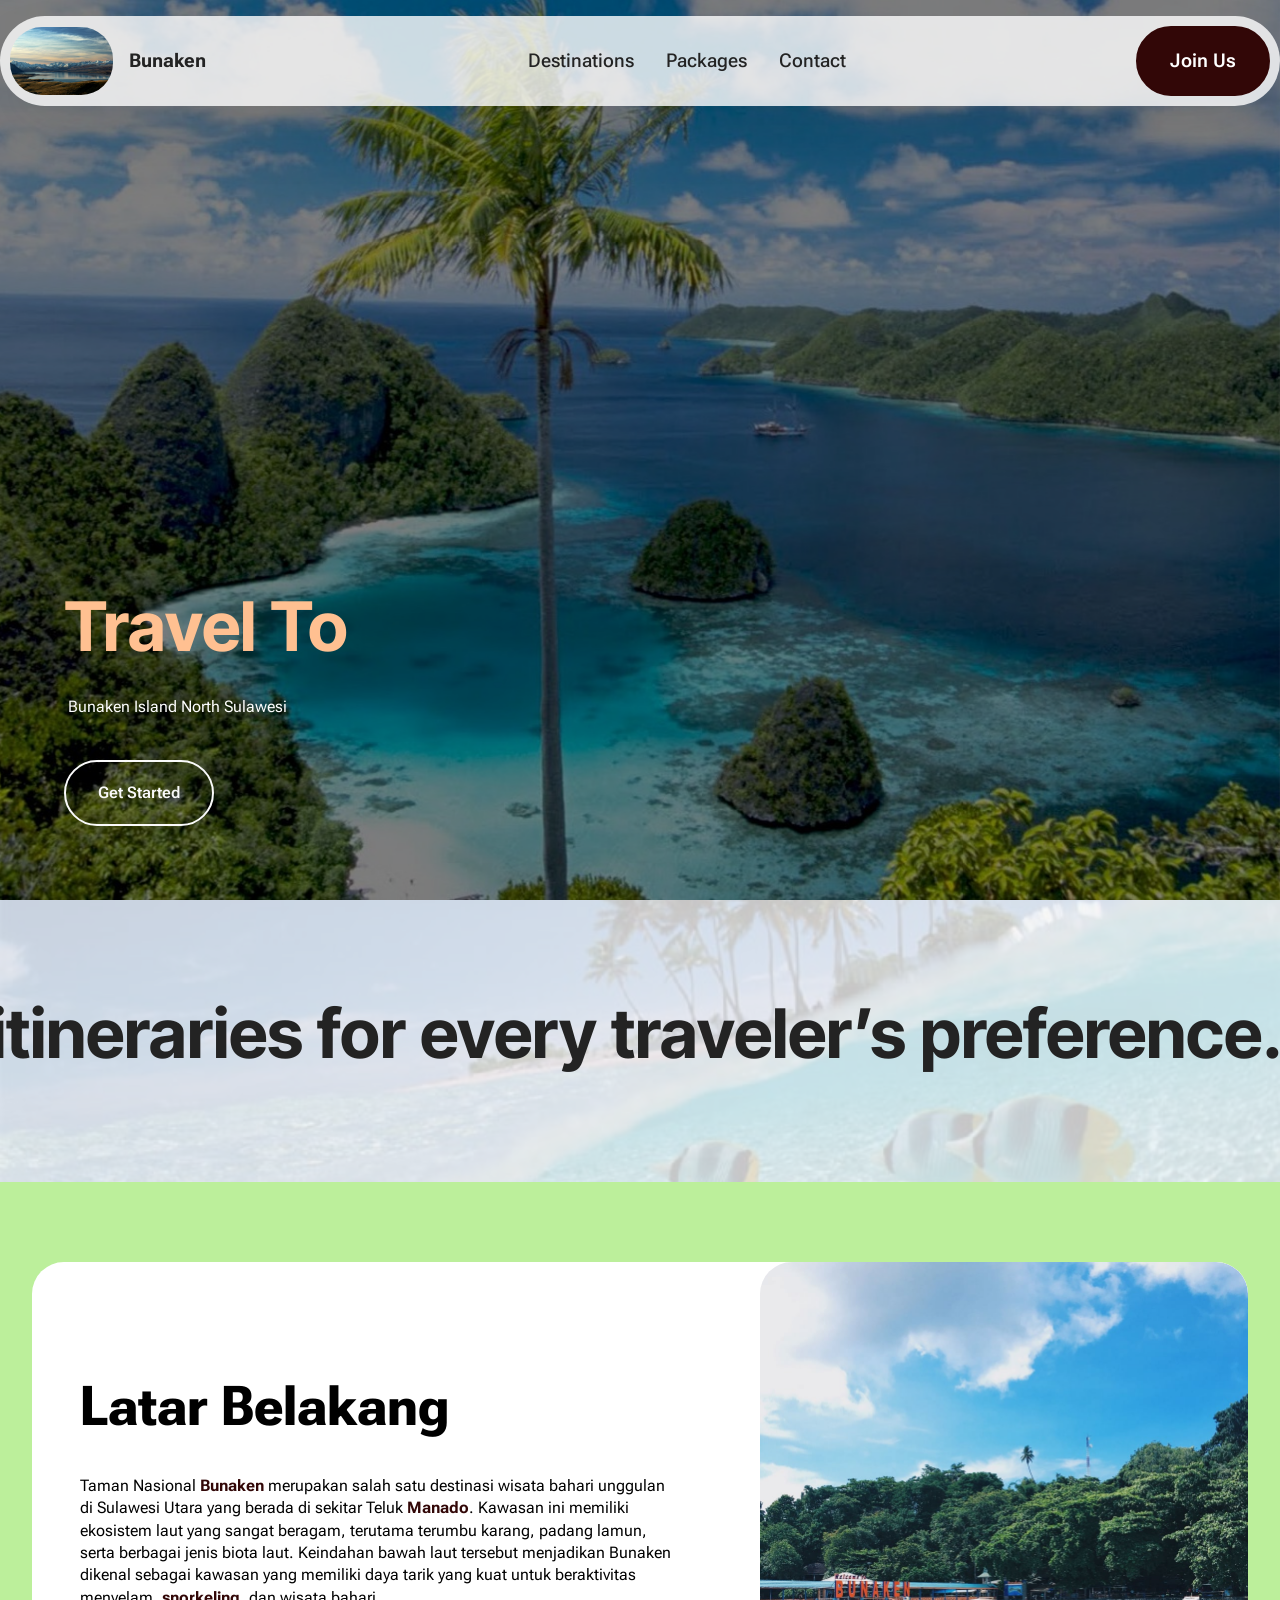
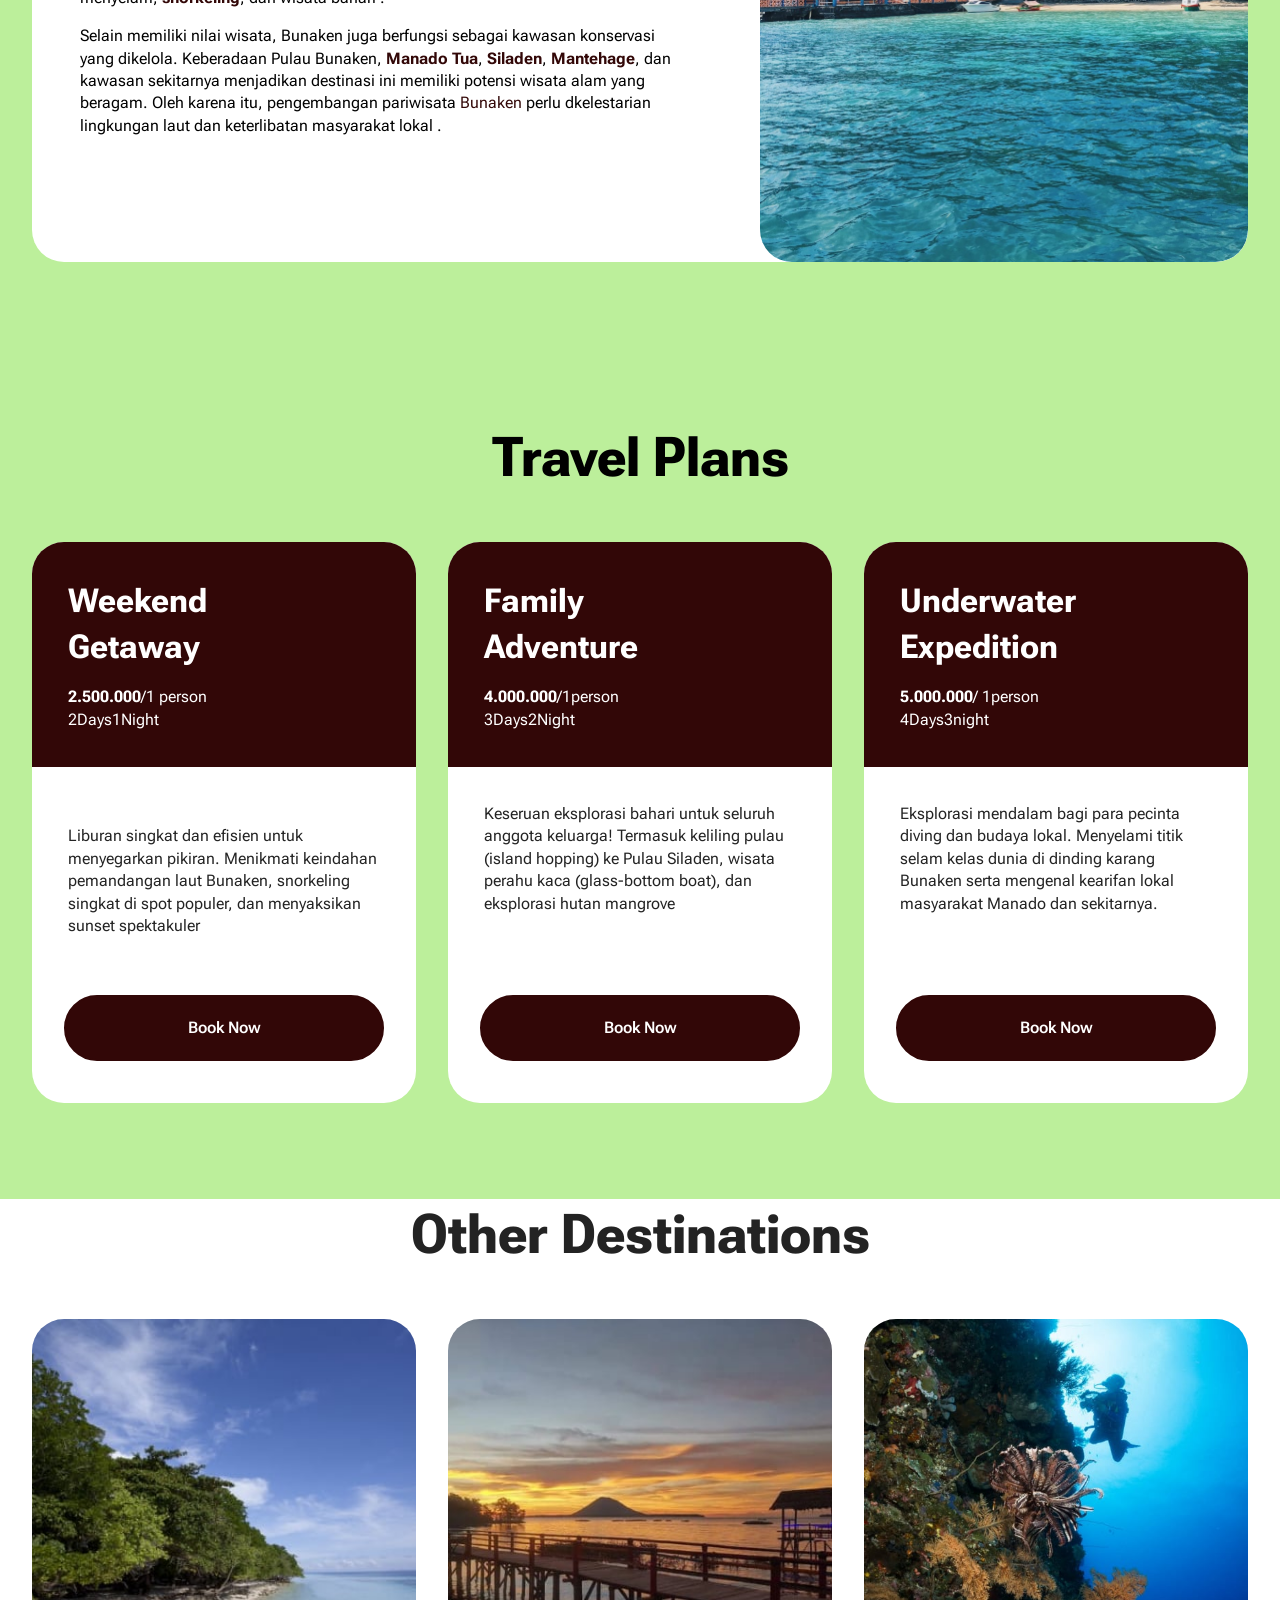
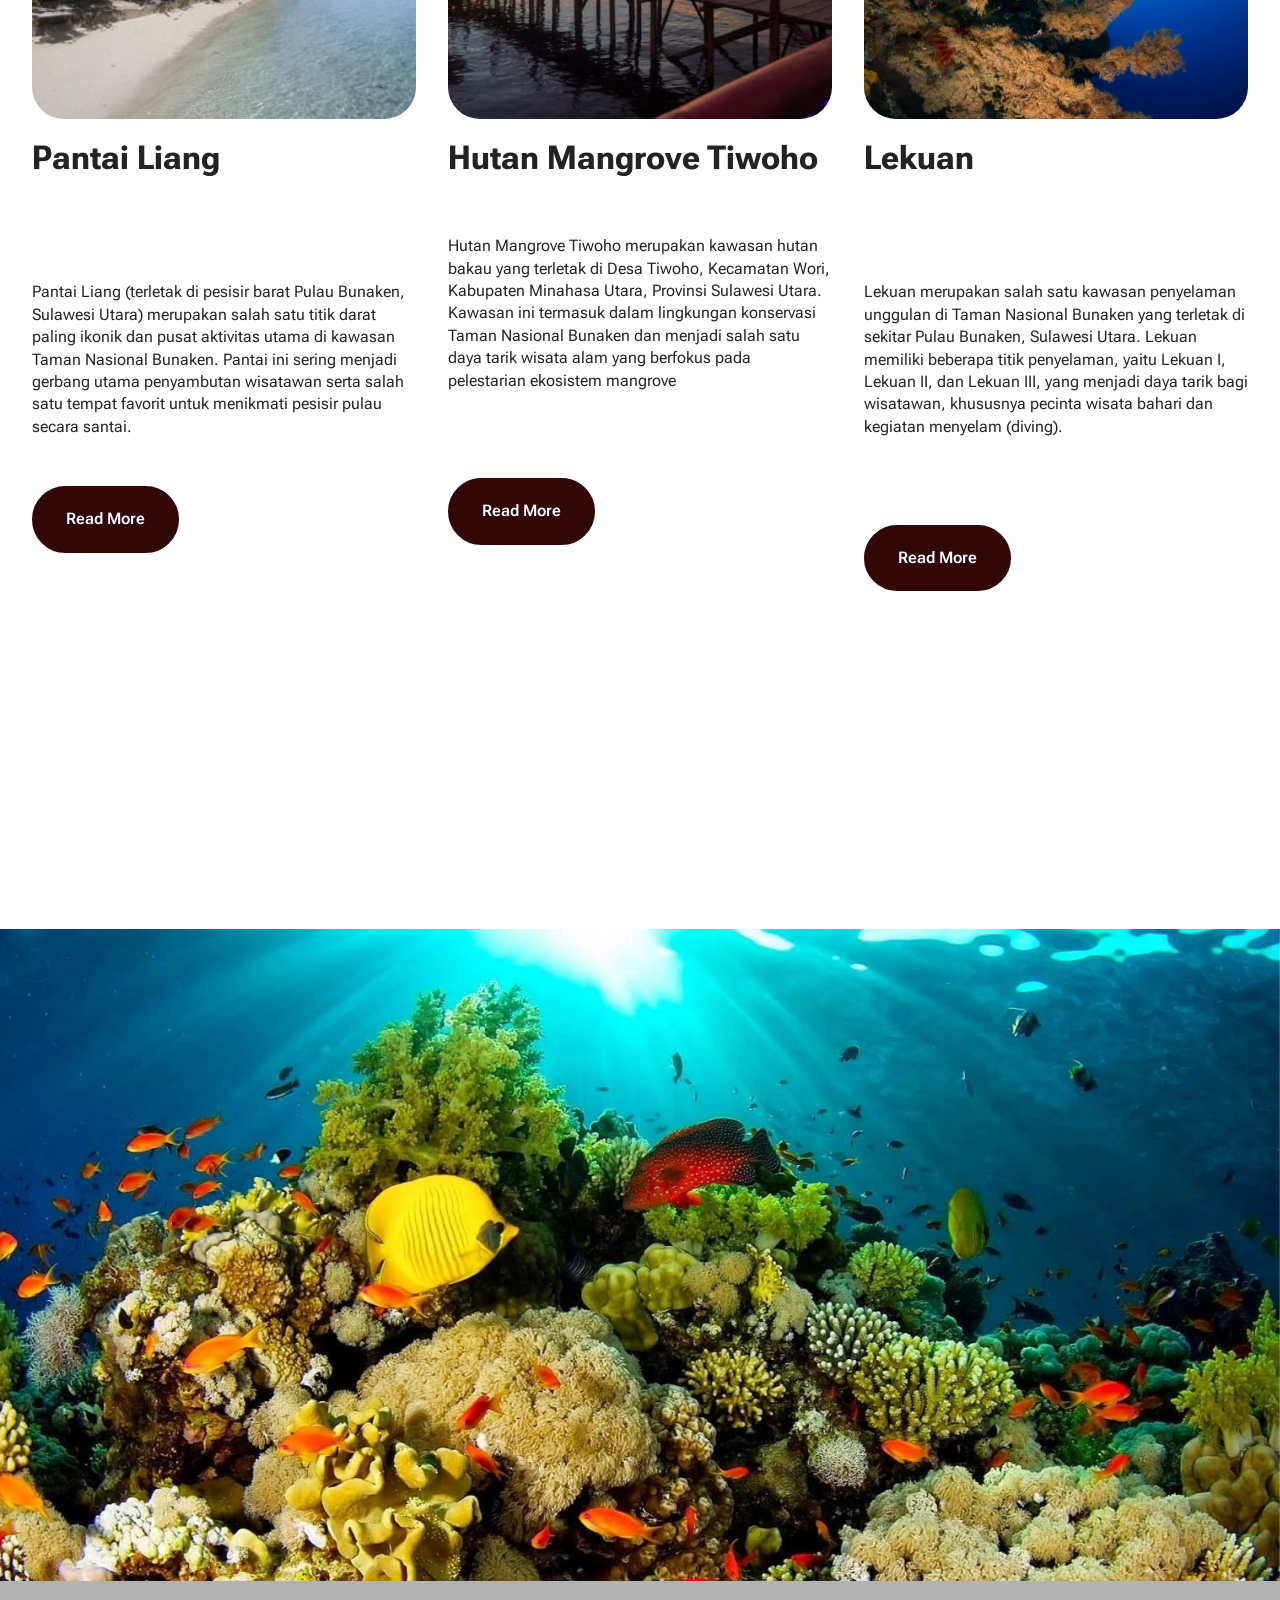
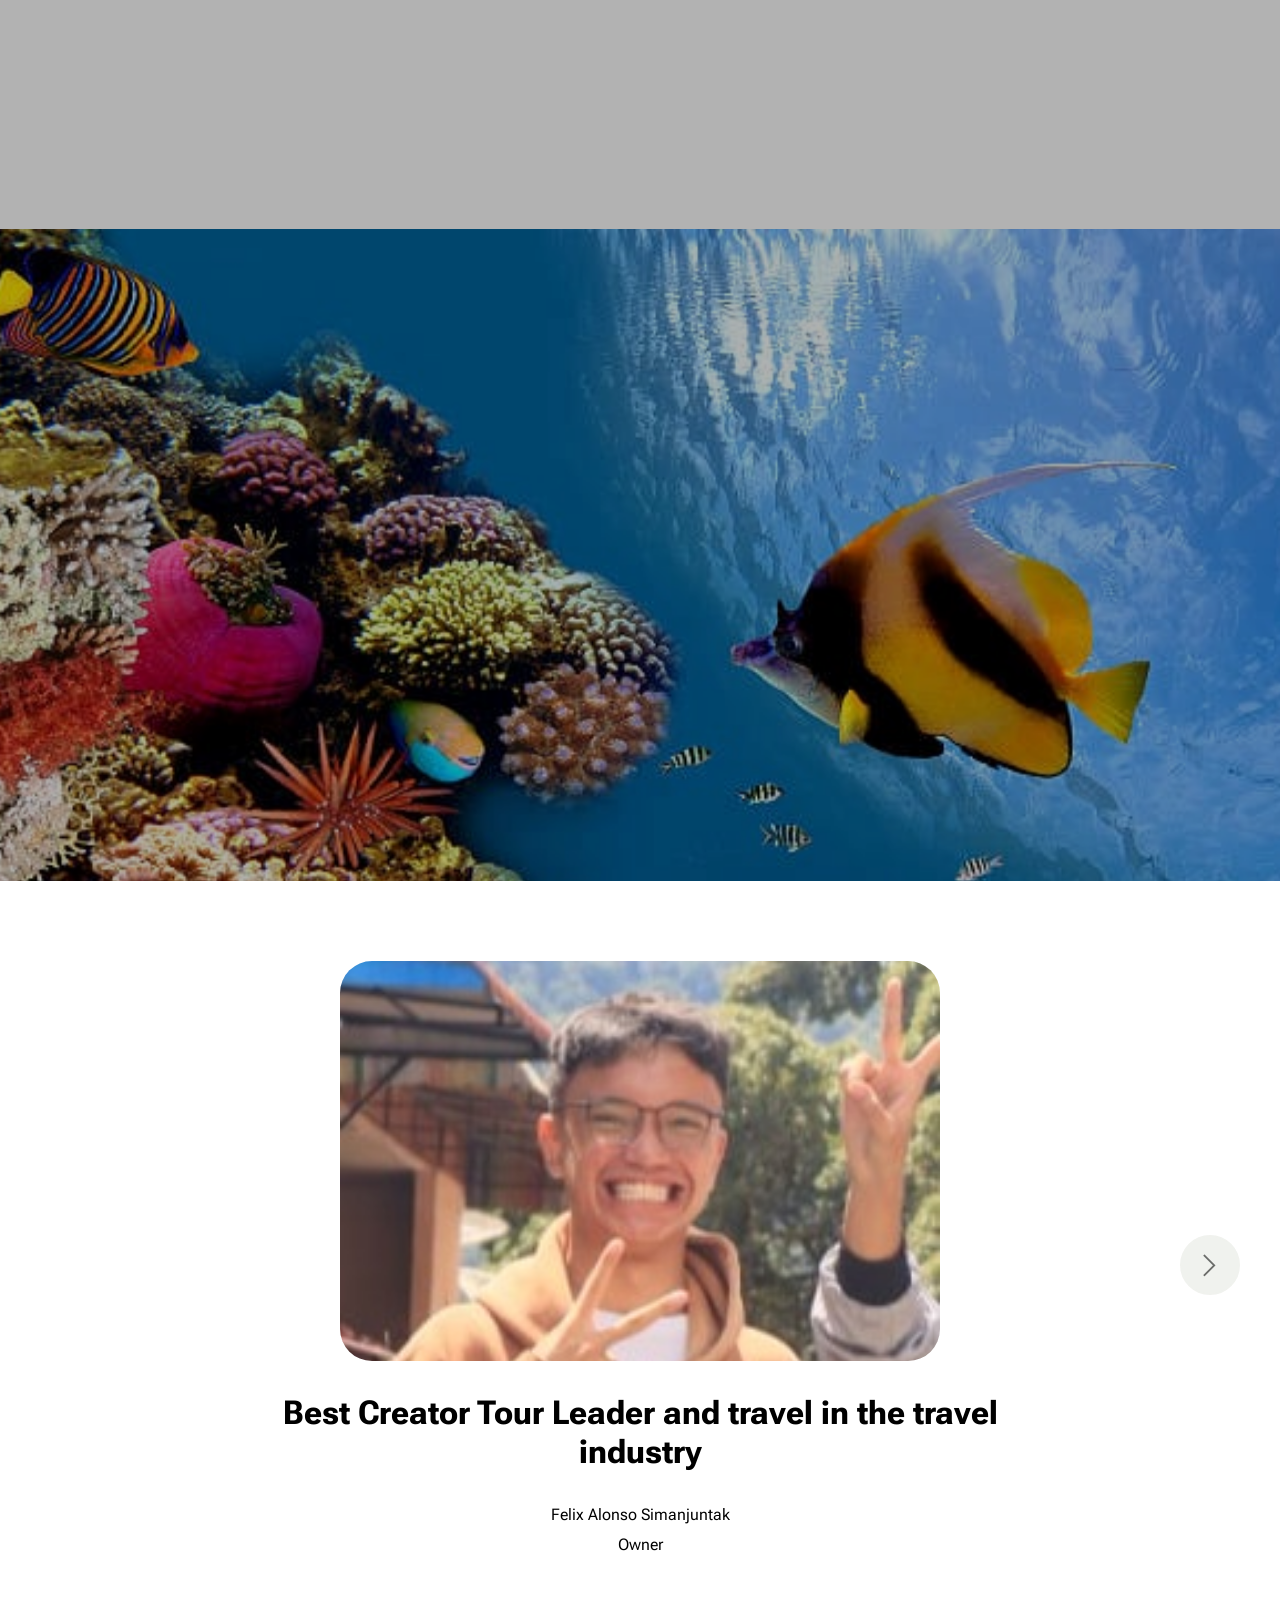
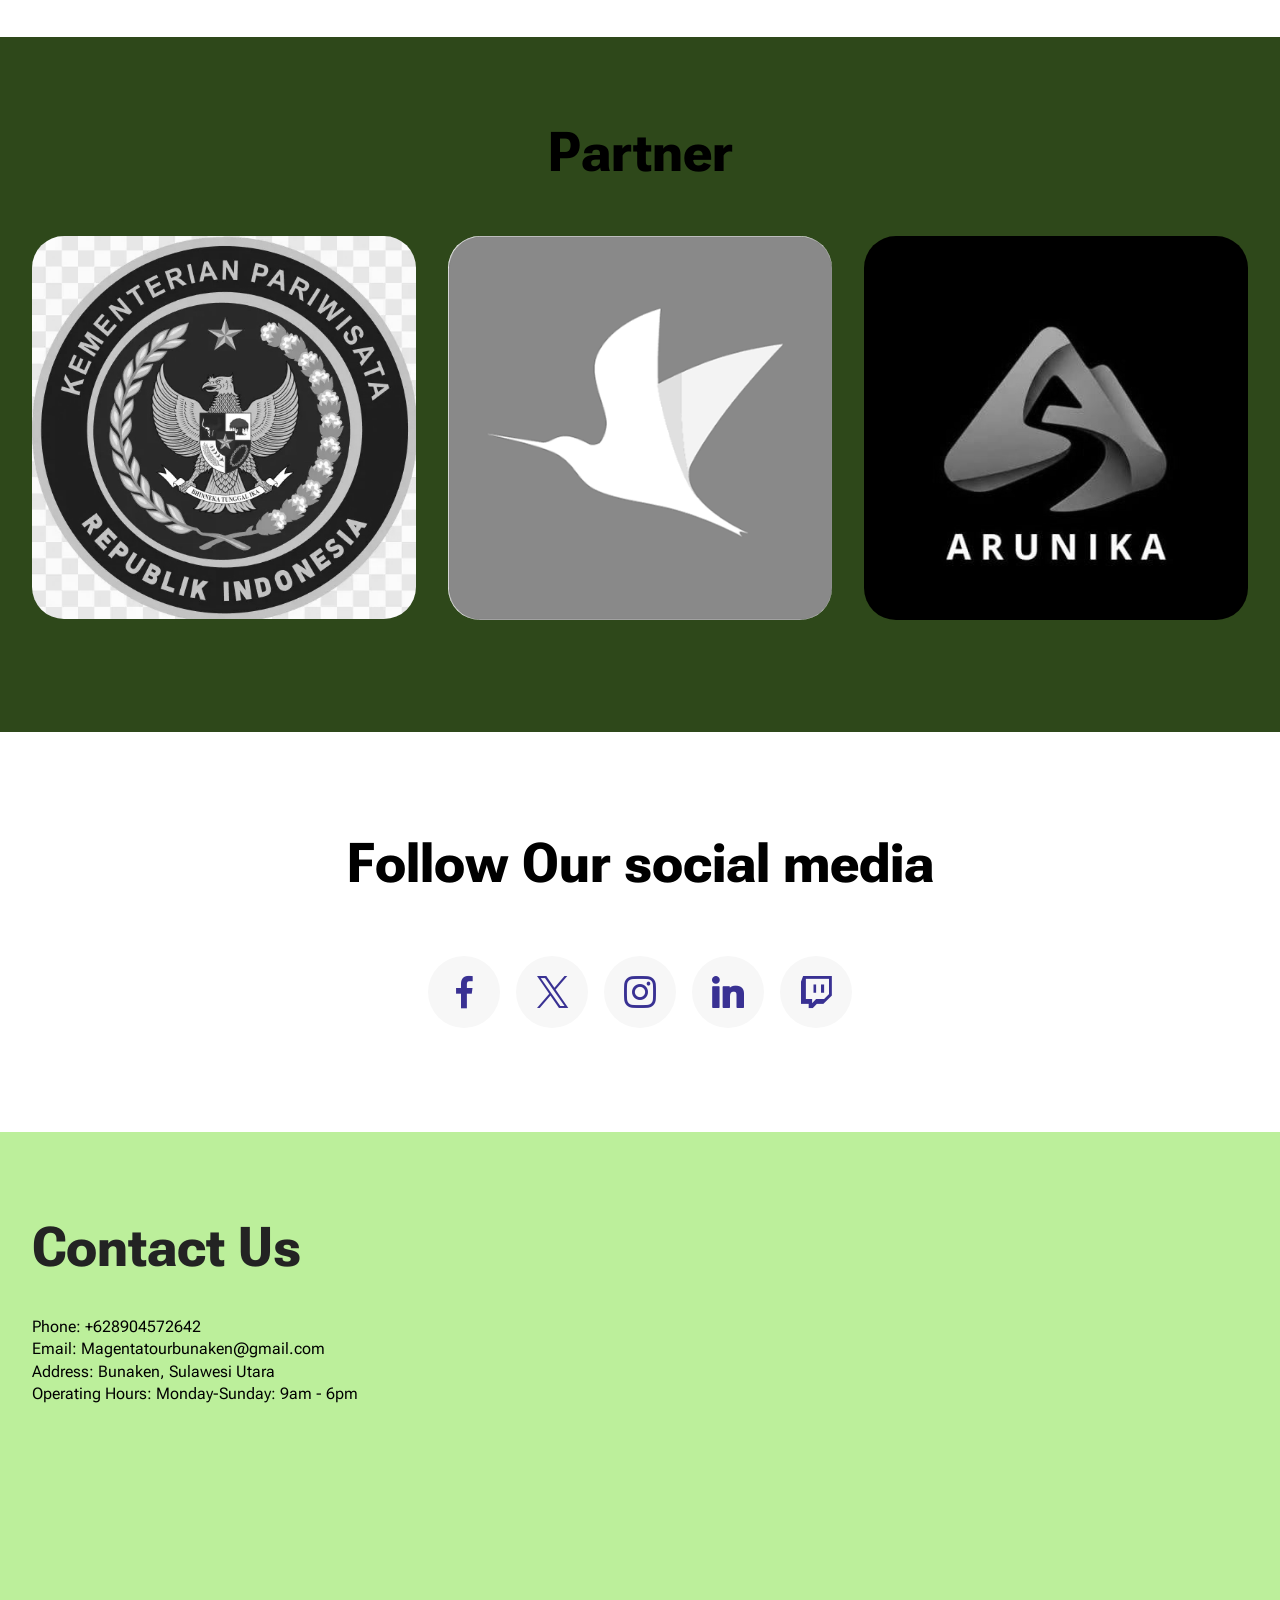
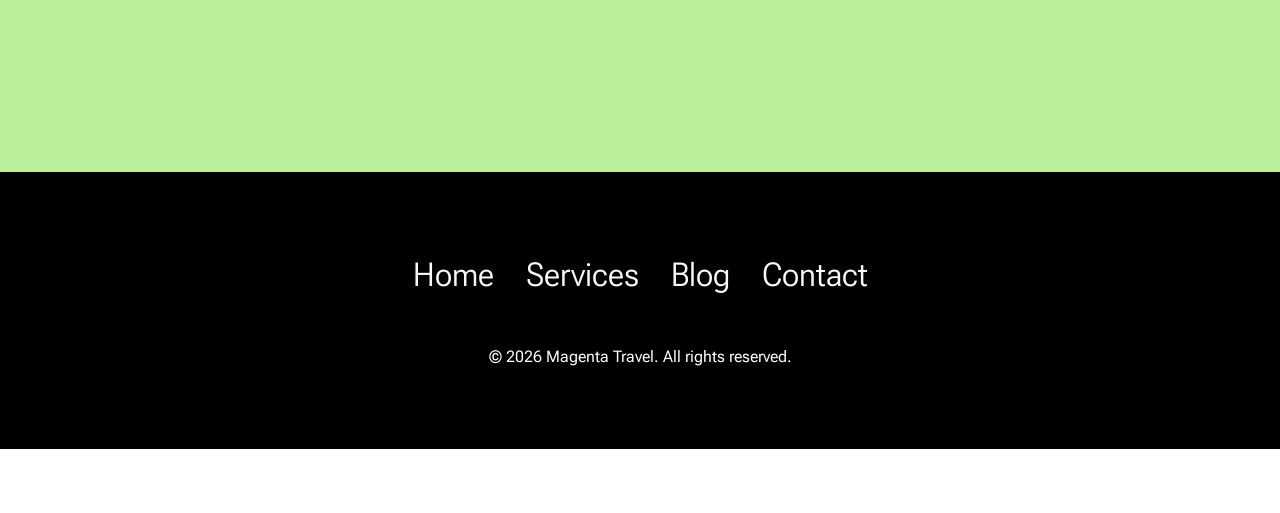
==== index.html @ 8d2a3d28 "Add files via upload" ====
<!DOCTYPE html>
<html  >
<head>
  <!-- Site made with Mobirise Website Builder v6.1.12, https://mobirise.com -->
  <meta charset="UTF-8">
  <meta http-equiv="X-UA-Compatible" content="IE=edge">
  <meta name="generator" content="Mobirise v6.1.12, mobirise.com">
  <meta name="viewport" content="width=device-width, initial-scale=1, minimum-scale=1">
  <link rel="shortcut icon" href="assets/images/photo-1465056836041-7f43ac27dcb5.jpeg" type="image/x-icon">
  <meta name="description" content="Travel enthusiasts seek unique experiences, conveniences in booking, and quality service. Providers focus on customer satisfaction and innovative solutions.">
  
  
  <title>Home</title>
  <link rel="stylesheet" href="assets/web/assets/mobirise-icons2/mobirise2.css">
  <link rel="stylesheet" href="assets/bootstrap/css/bootstrap.min.css">
  <link rel="stylesheet" href="assets/parallax/jarallax.css">
  <link rel="stylesheet" href="assets/animatecss/animate.css">
  <link rel="stylesheet" href="assets/dropdown/css/style.css">
  <link rel="stylesheet" href="assets/socicon/css/styles.css">
  <link rel="stylesheet" href="assets/theme/css/style.css">
  <link rel="preload" href="https://fonts.googleapis.com/css?family=Inter+Tight:100,200,300,400,500,600,700,800,900,100i,200i,300i,400i,500i,600i,700i,800i,900i&display=swap" as="style" onload="this.onload=null;this.rel='stylesheet'">
  <noscript><link rel="stylesheet" href="https://fonts.googleapis.com/css?family=Inter+Tight:100,200,300,400,500,600,700,800,900,100i,200i,300i,400i,500i,600i,700i,800i,900i&display=swap"></noscript>
  <link rel="preload" href="https://fonts.googleapis.com/css2?family=Roboto+Flex:wght@400;700&display=swap&display=swap" as="style" onload="this.onload=null;this.rel='stylesheet'">
  <noscript><link rel="stylesheet" href="https://fonts.googleapis.com/css2?family=Roboto+Flex:wght@400;700&display=swap&display=swap"></noscript>
  <link rel="preload" as="style" href="assets/mobirise/css/mbr-additional.css?v=uK1t99"><link rel="stylesheet" href="assets/mobirise/css/mbr-additional.css?v=uK1t99" type="text/css">

  
  
  
</head>
<body>
  
  <section data-bs-version="5.1" class="menu menu2 cid-vwAIilwwLY" once="menu" id="menu-5-vwAIilwwLY">
	

	<nav class="navbar navbar-dropdown navbar-fixed-top navbar-expand-lg">
		<div class="container">
			<div class="navbar-brand">
				<span class="navbar-logo">
					<a href="https://mobiri.se">
						<img src="assets/images/photo-1465056836041-7f43ac27dcb5.jpeg" alt="Mobirise Website Builder" style="height: 4.3rem;">
					</a>
				</span>
				<span class="navbar-caption-wrap"><a class="navbar-caption text-black text-primary display-4" href="index.html">Bunaken</a></span>
			</div>
			<button class="navbar-toggler" type="button" data-toggle="collapse" data-bs-toggle="collapse" data-target="#navbarSupportedContent" data-bs-target="#navbarSupportedContent" aria-controls="navbarNavAltMarkup" aria-expanded="false" aria-label="Toggle navigation">
				<div class="hamburger">
					<span></span>
					<span></span>
					<span></span>
					<span></span>
				</div>
			</button>
			<div class="collapse navbar-collapse" id="navbarSupportedContent">
				<ul class="navbar-nav nav-dropdown" data-app-modern-menu="true"><li class="nav-item">
						<a class="nav-link link text-black text-primary display-4" href="index.html#about-us-5-vwAIilyypB">Destinations</a>
					</li>
					<li class="nav-item">
						<a class="nav-link link text-black text-primary display-4" href="index.html#pricing-cards-1-vwAIilwwcE" aria-expanded="false">Packages</a>
					</li>
					<li class="nav-item">
						<a class="nav-link link text-black display-4" href="https://mobiri.se">Contact</a>
					</li></ul>
				
				<div class="navbar-buttons mbr-section-btn">
					<a class="btn btn-primary display-4" href="https://mobiri.se">Join Us</a>
				</div>
			</div>
		</div>
	</nav>
</section>

<section data-bs-version="5.1" class="header18 cid-vwAIilwtdE mbr-fullscreen mbr-parallax-background" id="hero-15-vwAIilwtdE">
  

  <div class="mbr-overlay" style="opacity: 0.5; background-color: rgb(0, 0, 0);"></div>
  <div class="container-fluid">
    <div class="row">
      <div class="content-wrap col-12 col-md-12">
        <h1 class="mbr-section-title mbr-fonts-style mbr-white mb-4 display-1"><strong>Travel To</strong></h1>
        
        <p class="mbr-fonts-style mbr-text mbr-white mb-4 display-7">&nbsp;Bunaken Island North Sulawesi</p>
        <div class="mbr-section-btn"><a class="btn btn-white-outline display-7" href="https://mobiri.se">Get Started</a></div>
      </div>
    </div>
  </div>
</section>

<section data-bs-version="5.1" class="gallery10 cid-vwAIilxyux" id="features-69-vwAIilxyux">
  

<div class="mbr-overlay" style="opacity: 0.8; background-color: rgb(247, 247, 247);">
</div>
  <div class="container-fluid">

      <div class="loop-container">
        <div class="item display-1" data-linewords="Unique itineraries for every traveler’s preference. * Expert travel guides ready for your assistance. * " data-direction="-1" data-speed="0.05">☁️ Best offers ☁️ Free delivery ☁️ Perfect design ☁️ Comfort ☁️ Support 24/7 ☁️ Vibes</div>

        <div class="item display-1" data-linewords="Unique itineraries for every traveler’s preference. * Expert travel guides ready for your assistance. * " data-direction="-1" data-speed="0.05">☁️ Best offers ☁️ Free delivery ☁️ Perfect design ☁️ Comfort ☁️ Support 24/7 ☁️ Vibes</div>
      </div>
    
  </div>
</section>

<section data-bs-version="5.1" class="article05 cid-vwAIilyypB" id="about-us-5-vwAIilyypB">
  

  
  

  <div class="container">
    <div class="row justify-content-center align-items-center">
      <div class="col-12">
        <div class="card-wrapper">
          <div class="row">
            <div class="col-12 col-md-12 col-lg-5 image-wrapper">
              <img class="w-100" src="assets/images/wp10005344-978x1304.jpg" alt="Mobirise Website Builder">
            </div>
            <div class="col-12 col-lg col-md-12">
              <div class="text-wrapper align-left">
                <h1 class="mbr-section-title mbr-fonts-style mb-4 display-2"><strong>Latar Belakang</strong></h1>
                <p class="mbr-text mbr-fonts-style mb-3 display-7">Taman Nasional <a href="https://id.wikipedia.org/wiki/Pulau_Bunaken" class="text-primary"><strong>Bunaken </strong></a>merupakan salah satu destinasi wisata bahari unggulan di Sulawesi Utara yang berada di sekitar Teluk <a href="https://id.wikipedia.org/wiki/Kota_Manado" class="text-primary"><strong>Manado</strong></a>. Kawasan ini memiliki ekosistem laut yang sangat beragam, terutama terumbu karang, padang lamun, serta berbagai jenis biota laut. Keindahan bawah laut tersebut menjadikan Bunaken dikenal sebagai kawasan yang memiliki daya tarik yang kuat untuk beraktivitas menyelam, <a href="https://en.wikipedia.org/wiki/Snorkeling" class="text-primary"><strong>snorkeling</strong></a>, dan wisata bahari .</p>
                <p class="mbr-text mbr-fonts-style mb-3 display-7">Selain memiliki nilai wisata, Bunaken juga berfungsi sebagai kawasan konservasi yang dikelola. Keberadaan Pulau Bunaken, <a href="https://en.wikipedia.org/wiki/Manado_Tua" class="text-primary"><strong>Manado Tua</strong></a>, <a href="https://id.wikipedia.org/wiki/Pulau_Siladen" class="text-primary"><strong>Siladen</strong></a>, <a href="https://id.wikipedia.org/wiki/Pulau_Mantehage" class="text-primary"><strong>Mantehage</strong></a>, dan kawasan sekitarnya menjadikan destinasi ini memiliki potensi wisata alam yang beragam. Oleh karena itu, pengembangan pariwisata <a href="https://en.wikipedia.org/wiki/Bunaken" class="text-primary">Bunaken </a>perlu dkelestarian lingkungan laut dan keterlibatan masyarakat lokal .</p>
                <p class="mbr-text mbr-fonts-style display-7"></p>
                
              </div>
            </div>
          </div>
        </div>
      </div>
    </div>
  </div>
</section>

<section data-bs-version="5.1" class="pricing1 cid-vwAIilwwcE" id="pricing-cards-1-vwAIilwwcE">
    
    
    <div class="container-fluid">
        <div class="row justify-content-center">
            <div class="col-12 content-head">
                <div class="mbr-section-head mb-5">
                    <h4 class="mbr-section-title mbr-fonts-style align-center mb-0 display-2">
                        <strong>Travel Plans</strong>
                    </h4>
                    
                </div>
            </div>
        </div>
        <div class="row">
            <div class="item features-without-image col-12 col-md-6 col-lg-4 item-mb active">
                <div class="item-wrapper">
                    <div class="item-head">
                        <h5 class="item-title mbr-fonts-style mb-3 display-5">
                            <strong>Weekend </strong><br><strong>Getaway</strong>
                        </h5>
                        <h6 class="item-subtitle mbr-fonts-style mt-0 mb-0 display-7"><strong>2.500.000</strong>/1 person<br>2Days1Night</h6>
                    </div>
                    <div class="item-content">
                        <p class="mbr-text mbr-fonts-style display-7"><br>Liburan singkat dan efisien untuk menyegarkan pikiran. Menikmati keindahan pemandangan laut Bunaken, snorkeling singkat di spot populer, dan menyaksikan sunset spektakuler</p>
                    </div>
                    <div class="mbr-section-btn item-footer"><a href="page1.html" class="btn item-btn btn-primary display-7">Book Now</a></div>
                </div>
            </div>
            <div class="item features-without-image col-12 col-md-6 col-lg-4 item-mb">
                <div class="item-wrapper">
                    <div class="item-head">
                        <h5 class="item-title mbr-fonts-style mb-3 display-5">
                            <strong>Family </strong><br><strong>Adventure</strong>
                        </h5>
                        <h6 class="item-subtitle mbr-fonts-style mt-0 mb-0 display-7"><strong>4.000.000</strong>/1person<br> 3Days2Night</h6>
                    </div>
                    <div class="item-content">
                        <p class="mbr-text mbr-fonts-style display-7">Keseruan eksplorasi bahari untuk seluruh anggota keluarga! Termasuk keliling pulau (island hopping) ke Pulau Siladen, wisata perahu kaca (glass-bottom boat), dan eksplorasi hutan mangrove</p>
                    </div>
                    <div class="mbr-section-btn item-footer"><a href="page2.html" class="btn item-btn btn-primary display-7">Book Now</a></div>
                </div>
            </div>

            <div class="item features-without-image col-12 col-md-6 col-lg-4 item-mb">
                <div class="item-wrapper">
                    <div class="item-head">
                        <h5 class="item-title mbr-fonts-style mb-3 display-5"><strong>Underwater</strong><br><strong>Expedition</strong></h5>
                        <h6 class="item-subtitle mbr-fonts-style mt-0 mb-0 display-7"><strong>5.000.000</strong>/ 1person <br>4Days3night</h6>
                    </div>
                    <div class="item-content">
                        <p class="mbr-text mbr-fonts-style display-7">Eksplorasi mendalam bagi para pecinta diving dan budaya lokal. Menyelami titik selam kelas dunia di dinding karang Bunaken serta mengenal kearifan lokal masyarakat Manado dan sekitarnya.</p>
                    </div>
                    <div class="mbr-section-btn item-footer"><a href="page3.html" class="btn item-btn btn-primary display-7">Book Now</a></div>
                </div>
            </div>

            
        </div>
    </div>
</section>

<section data-bs-version="5.1" class="features03 cid-vwAIilzD5X" id="events-1-vwAIilzD5X">
  
  
  <div class="container-fluid">
    <div class="row justify-content-center mb-5">
      <div class="col-12 content-head">
        <div class="mbr-section-head">
          <h4 class="mbr-section-title mbr-fonts-style align-center mb-0 display-2"><strong>Other Destinations</strong></h4>
          
        </div>
      </div>
    </div>
    <div class="row">
      <div class="item features-image col-12 col-md-6 col-lg-4 active">
        <div class="item-wrapper">
          <div class="item-img mb-3">
            <img src="assets/images/hamparan-pasir-pantai-liang-yang-memanjang-dan-begitu-indah-2-561x374.jpg" alt="Mobirise Website Builder" title="" data-slide-to="3" data-bs-slide-to="3">
          </div>
          <div class="item-content align-left">
            <h5 class="item-title mbr-fonts-style mb-2 mt-0 display-5"><strong>Pantai Liang</strong><br><br><strong><br></strong></h5>
            <p class="mbr-text mbr-fonts-style mb-3 display-7">Pantai Liang (terletak di pesisir barat Pulau Bunaken, Sulawesi Utara) merupakan salah satu titik darat paling ikonik dan pusat aktivitas utama di kawasan Taman Nasional Bunaken. Pantai ini sering menjadi gerbang utama penyambutan wisatawan serta salah satu tempat favorit untuk menikmati pesisir pulau secara santai.
<br>
<br></p>
            <p class="mbr-text mbr-fonts-style mb-3 display-7"></p>
            <div class="mbr-section-btn item-footer"><a href="page5.html" class="btn item-btn btn-primary display-7">Read More</a></div>
          </div>
        </div>
      </div><div class="item features-image col-12 col-md-6 col-lg-4">
        <div class="item-wrapper">
          <div class="item-img mb-3">
            <img src="assets/images/whatsapp20image202026-10-2020at2011.24.1820am-561x421.jpg" alt="Mobirise Website Builder" title="" data-slide-to="1" data-bs-slide-to="1">
          </div>
          <div class="item-content align-left">
            <h5 class="item-title mbr-fonts-style mb-2 mt-0 display-5"><strong>Hutan Mangrove Tiwoho</strong><br><strong><br></strong></h5>
            <p class="mbr-text mbr-fonts-style mb-3 display-7">Hutan Mangrove Tiwoho merupakan kawasan hutan bakau yang terletak di Desa Tiwoho, Kecamatan Wori, Kabupaten Minahasa Utara, Provinsi Sulawesi Utara. Kawasan ini termasuk dalam lingkungan konservasi Taman Nasional Bunaken dan menjadi salah satu daya tarik wisata alam yang berfokus pada pelestarian ekosistem mangrove&nbsp;<br></p>
            <p class="mbr-text mbr-fonts-style mb-3 display-7"><br><br></p>
            <div class="mbr-section-btn item-footer"><a href="page6.html" class="btn item-btn btn-primary display-7">Read More</a></div>
          </div>
        </div>
      </div><div class="item features-image col-12 col-md-6 col-lg-4">
        <div class="item-wrapper">
          <div class="item-img mb-3">
            <img src="assets/images/whatsapp20image202026-10-2020at2011.08.3820am-561x748.jpg" alt="Mobirise Website Builder" title="" data-slide-to="2" data-bs-slide-to="2">
          </div>
          <div class="item-content align-left">
            <h5 class="item-title mbr-fonts-style mt-0 mb-2 display-5"><strong>Lekuan&nbsp;</strong><br><br><strong><br></strong></h5>
            <p class="mbr-text mbr-fonts-style mb-3 display-7">Lekuan merupakan salah satu kawasan penyelaman unggulan di Taman Nasional Bunaken yang terletak di sekitar Pulau Bunaken, Sulawesi Utara. Lekuan memiliki beberapa titik penyelaman, yaitu Lekuan I, Lekuan II, dan Lekuan III, yang menjadi daya tarik bagi wisatawan, khususnya pecinta wisata bahari dan kegiatan menyelam (diving).</p>
            <p class="mbr-text mbr-fonts-style mb-3 display-7"><br><br></p>
            <div class="mbr-section-btn item-footer"><a href="page4.html" class="btn item-btn btn-primary display-7">Read More</a></div>
          </div>
        </div>
      </div>
      
      
      
    </div>
  </div>
</section>

<section data-bs-version="5.1" class="image02 cid-vwAIilzH9e mbr-fullscreen mbr-parallax-background" id="image-13-vwAIilzH9e">
    
    
    <div class="container">
        <div class="row"></div>
    </div>
</section>

<section data-bs-version="5.1" class="header18 cid-vwAIilzEcv mbr-fullscreen mbr-parallax-background" id="video-5-vwAIilzEcv">
  

  <div class="mbr-overlay" style="opacity: 0.3; background-color: rgb(0, 0, 0);"></div>
  <div class="container-fluid">
    <div class="row">
    </div>
  </div>
</section>

<section data-bs-version="5.1" class="slider2 mbr-embla cid-vwAIilCEVI" id="testimonials-1-vwAIilCEVI">
    

    
    

    <div class="position-relative text-center">
        

        <div class="embla" data-skip-snaps="true" data-align="center" data-auto-play="true" data-auto-play-interval="5" data-draggable="true">
            <div class="embla__viewport container">
                <div class="embla__container">
                    
                    <div class="embla__slide slider-image item active" style="margin-left: 10rem; margin-right: 10rem;">
                        <div class="user">
                            <div class="user_image">
                                <div class="item-wrapper position-relative">
                                    <img src="assets/images/img-5691-720x1283.jpeg" alt="Mobirise Website Builder" data-slide-to="0" data-bs-slide-to="0">
                                </div>
                            </div>
                            <div class="user_text mb-4">
                                <p class="mbr-fonts-style user_text display-5"><strong>Best Creator Tour Leader and travel in the travel industry</strong></p>
                            </div>
                            <div class="user_name mbr-fonts-style mb-2 display-7">Felix Alonso Simanjuntak</div>
                            <div class="user_desk mbr-fonts-style display-7">Owner</div>
                        </div>
                    </div><div class="embla__slide slider-image item" style="margin-left: 10rem; margin-right: 10rem;">
                        <div class="user">
                            <div class="user_image">
                                <div class="item-wrapper position-relative">
                                    <img src="assets/images/whatsapp20image202026-10-2020at2011.59.3120am-600x800.jpg" alt="Mobirise Website Builder" data-slide-to="1" data-bs-slide-to="1">
                                </div>
                            </div>
                            <div class="user_text mb-4">
                                <p class="mbr-fonts-style user_text display-5">
                                    <strong>Absolutely the best service in the travel industry!</strong>
                                </p>
                            </div>
                            <div class="user_name mbr-fonts-style mb-2 display-7">Octavianus Leodi Nathan</div>
                            <div class="user_desk mbr-fonts-style display-7">Manager&nbsp;</div>
                        </div>
                    </div>
                    
                </div>
            </div>
            <button class="embla__button embla__button--prev">
                <span class="mobi-mbri mobi-mbri-arrow-prev mbr-iconfont" aria-hidden="true"></span>
                <span class="sr-only visually-hidden visually-hidden">Previous</span>
            </button>
            <button class="embla__button embla__button--next">
                <span class="mobi-mbri mobi-mbri-arrow-next mbr-iconfont" aria-hidden="true"></span>
                <span class="sr-only visually-hidden visually-hidden">Next</span>
            </button>
        </div>
    </div>
</section>

<section data-bs-version="5.1" class="clients04 cid-vwAIilB6pO" id="partners-1-vwAIilB6pO">
    
    
    <div class="container-fluid">
        <div class="row justify-content-center mb-5">
            <div class="col-12 content-head">
                <div class="mbr-section-head">
                    <h4 class="mbr-section-title mbr-fonts-style align-center mb-0 display-2"><strong>Partner</strong></h4>
                    
                </div>
            </div>
        </div>
        <div class="row">
            <div class="item features-image col-12 col-md-6 col-sm-6 col-lg-4 active">
                <div class="item-wrapper">
                    <div class="">
                        <img src="assets/images/logo-kemenpar-1.webp" alt="Mobirise Website Builder" title="" data-slide-to="1" data-bs-slide-to="1">
                    </div>
                    
                </div>
            </div>
            <div class="item features-image col-12 col-md-6 col-sm-6 col-lg-4">
                <div class="item-wrapper">
                    <div class="">
                        <img src="assets/images/images203-447x447.png" alt="Mobirise Website Builder" title="" data-slide-to="2" data-bs-slide-to="2">
                    </div>
                    
                </div>
            </div>
            
            
            <div class="item features-image col-12 col-md-6 col-sm-6 col-lg-4">
                <div class="item-wrapper">
                    <div class="">
                        <img src="assets/images/images-447x447.jpg" alt="Mobirise Website Builder" title="" data-slide-to="5" data-bs-slide-to="5">
                    </div>
                    
                </div>
            </div>
            
        </div>
    </div>
</section>

<section data-bs-version="5.1" class="social05 cid-vwAIilDJkP" id="follow-us-2-vwAIilDJkP">
    

    

    <div class="container">
        <div class="row">
            <h3 class="mbr-section-title align-center mb-5 mbr-fonts-style display-2">
                <strong>Follow Our social media</strong></h3>
            <div class="col-12">
                <div class="social-row">
                    <div class="soc-item">
                        <a href="https://mobiri.se/" target="_blank">
                            <span class="mbr-iconfont socicon socicon-facebook"></span>
                        </a>
                    </div>
                    <div class="soc-item">
                        <a href="https://mobiri.se/" target="_blank">
                            <span class="mbr-iconfont socicon-twitter socicon"></span>
                        </a>
                    </div>
                    <div class="soc-item">
                        <a href="https://mobiri.se/" target="_blank">
                            <span class="mbr-iconfont socicon-instagram socicon"></span>
                        </a>
                    </div>
                    <div class="soc-item">
                        <a href="https://mobiri.se/" target="_blank">
                            <span class="mbr-iconfont socicon socicon-linkedin"></span>
                        </a>
                    </div>
                    <div class="soc-item">
                        <a href="https://mobiri.se/" target="_blank">
                            <span class="mbr-iconfont socicon socicon-twitch"></span>
                        </a>
                    </div>
                </div>
            </div>
        </div>
    </div>
</section>

<section data-bs-version="5.1" class="contacts03 cid-vwAIilERIC" id="contacts-11-vwAIilERIC">
  

  
  <div class="container">
    <div class="row justify-content-center">
      <div class="col-lg-4">
        <div class="col-12 col-md-12">
          <h5 class="mbr-section-title mbr-fonts-style mt-0 mb-4 display-2">
            <strong>Contact Us</strong>
          </h5>
          <p class="mbr-section-subtitle mbr-fonts-style mt-0 mb-4 display-7">
            Phone: +628904572642<br>Email: Magentatourbunaken@gmail.com<br>Address: Bunaken, Sulawesi Utara<br>Operating Hours: Monday-Sunday: 9am - 6pm
          </p> 

          
        </div>
      </div>
        <div class="col-lg-8 side-features">
        <div class="google-map"><iframe frameborder="0" style="border:0" src="https://www.google.com/maps/embed?pb=!1m18!1m12!1m3!1d31905.882534199824!2d124.7389765898537!3d1.6140477447734378!2m3!1f0!2f0!3f0!3m2!1i1024!2i768!4f13.1!3m3!1m2!1s0x32879a3c17d8d75b%3A0xe07329f226330faf!2sBunaken!5e0!3m2!1sen!2sid!4v1792482681573!5m2!1sen!2sid" allowfullscreen=""></iframe></div>
      </div>
    </div>
  </div>
</section>

<section data-bs-version="5.1" class="footer3 cid-vwAIilEKyB" once="footers" id="footer-6-vwAIilEKyB">

        

    

    <div class="container">
        <div class="row">
            <div class="row-links">
                <ul class="header-menu">
                  
                  
                  
                  
                <li class="header-menu-item mbr-fonts-style display-5">
                    <a href="index.html" class="text-white text-primary">Home</a>
                  </li><li class="header-menu-item mbr-fonts-style display-5">
                    <a href="#" class="text-white">Services</a>
                  </li><li class="header-menu-item mbr-fonts-style display-5">
                    <a href="#" class="text-white">Blog</a>
                  </li><li class="header-menu-item mbr-fonts-style display-5">
                    <a href="#" class="text-white">Contact</a>
                  </li></ul>
              </div>

            
            <div class="col-12 mt-4">
                <p class="mbr-fonts-style copyright display-7">© 2026 Magenta Travel. All rights reserved.</p>
            </div>
        </div>
    </div>
</section><section class="display-7" style="padding: 0;align-items: center;justify-content: center;flex-wrap: wrap;    align-content: center;display: flex;position: relative;height: 4rem;"><a href="https://mobiri.se/" style="flex: 1 1;height: 4rem;position: absolute;width: 100%;z-index: 1;"><img alt="" style="height: 4rem;" src="[data-uri]"></a><p style="margin: 0;text-align: center;" class="display-7">&#8204;</p><a style="z-index:1" href="https://mobirise.com/html-builder.html">HTML Website Generator</a></section><script src="assets/bootstrap/js/bootstrap.bundle.min.js"></script>  <script src="assets/parallax/jarallax.js"></script>  <script src="assets/smoothscroll/smooth-scroll.js"></script>  <script src="assets/ytplayer/index.js"></script>  <script src="assets/dropdown/js/navbar-dropdown.js"></script>  <script src="assets/embla/embla.min.js"></script>  <script src="assets/embla/script.js"></script>  <script src="assets/theme/js/script.js"></script>  
  
  
  <input name="animation" type="hidden">
  </body>
</html>
---- assets/web/assets/mobirise-icons2/mobirise2.css ----
@font-face {
  font-family: 'Moririse2';
  font-display: swap;
  src:  url('mobirise2.eot?f2bix4');
  src:  url('mobirise2.eot?f2bix4#iefix') format('embedded-opentype'),
    url('mobirise2.woff2?f2bix4') format('woff2'),
    url('mobirise2.woff?f2bix4') format('woff'),
    url('mobirise2.ttf?f2bix4') format('truetype'),
    url('mobirise2.svg?f2bix4#mobirise2') format('svg');
  font-weight: normal;
  font-style: normal;
}

[class^="mobi-"], [class*=" mobi-"] {
  /* use !important to prevent issues with browser extensions that change fonts */
  font-family: 'Moririse2' !important;
  speak: none;
  font-style: normal;
  font-weight: normal;
  font-variant: normal;
  text-transform: none;
  line-height: 1;

  /* Better Font Rendering =========== */
  -webkit-font-smoothing: antialiased;
  -moz-osx-font-smoothing: grayscale;
}

.mobi-mbri-add-submenu:before {
  content: "\e900";
}
.mobi-mbri-alert:before {
  content: "\e901";
}
.mobi-mbri-align-center:before {
  content: "\e902";
}
.mobi-mbri-align-justify:before {
  content: "\e903";
}
.mobi-mbri-align-left:before {
  content: "\e904";
}
.mobi-mbri-align-right:before {
  content: "\e905";
}
.mobi-mbri-android:before {
  content: "\e906";
}
.mobi-mbri-apple:before {
  content: "\e907";
}
.mobi-mbri-arrow-down:before {
  content: "\e908";
}
.mobi-mbri-arrow-next:before {
  content: "\e909";
}
.mobi-mbri-arrow-prev:before {
  content: "\e90a";
}
.mobi-mbri-arrow-up:before {
  content: "\e90b";
}
.mobi-mbri-bold:before {
  content: "\e90c";
}
.mobi-mbri-bookmark:before {
  content: "\e90d";
}
.mobi-mbri-bootstrap:before {
  content: "\e90e";
}
.mobi-mbri-briefcase:before {
  content: "\e90f";
}
.mobi-mbri-browse:before {
  content: "\e910";
}
.mobi-mbri-bulleted-list:before {
  content: "\e911";
}
.mobi-mbri-calendar:before {
  content: "\e912";
}
.mobi-mbri-camera:before {
  content: "\e913";
}
.mobi-mbri-cart-add:before {
  content: "\e914";
}
.mobi-mbri-cart-full:before {
  content: "\e915";
}
.mobi-mbri-cash:before {
  content: "\e916";
}
.mobi-mbri-change-style:before {
  content: "\e917";
}
.mobi-mbri-chat:before {
  content: "\e918";
}
.mobi-mbri-clock:before {
  content: "\e919";
}
.mobi-mbri-close:before {
  content: "\e91a";
}
.mobi-mbri-cloud:before {
  content: "\e91b";
}
.mobi-mbri-code:before {
  content: "\e91c";
}
.mobi-mbri-contact-form:before {
  content: "\e91d";
}
.mobi-mbri-credit-card:before {
  content: "\e91e";
}
.mobi-mbri-cursor-click:before {
  content: "\e91f";
}
.mobi-mbri-cust-feedback:before {
  content: "\e920";
}
.mobi-mbri-database:before {
  content: "\e921";
}
.mobi-mbri-delivery:before {
  content: "\e922";
}
.mobi-mbri-desktop:before {
  content: "\e923";
}
.mobi-mbri-devices:before {
  content: "\e924";
}
.mobi-mbri-down:before {
  content: "\e925";
}
.mobi-mbri-download-2:before {
  content: "\e926";
}
.mobi-mbri-download:before {
  content: "\e927";
}
.mobi-mbri-drag-n-drop-2:before {
  content: "\e928";
}
.mobi-mbri-drag-n-drop:before {
  content: "\e929";
}
.mobi-mbri-edit-2:before {
  content: "\e92a";
}
.mobi-mbri-edit:before {
  content: "\e92b";
}
.mobi-mbri-error:before {
  content: "\e92c";
}
.mobi-mbri-extension:before {
  content: "\e92d";
}
.mobi-mbri-features:before {
  content: "\e92e";
}
.mobi-mbri-file:before {
  content: "\e92f";
}
.mobi-mbri-flag:before {
  content: "\e930";
}
.mobi-mbri-folder:before {
  content: "\e931";
}
.mobi-mbri-gift:before {
  content: "\e932";
}
.mobi-mbri-github:before {
  content: "\e933";
}
.mobi-mbri-globe-2:before {
  content: "\e934";
}
.mobi-mbri-globe:before {
  content: "\e935";
}
.mobi-mbri-growing-chart:before {
  content: "\e936";
}
.mobi-mbri-hearth:before {
  content: "\e937";
}
.mobi-mbri-help:before {
  content: "\e938";
}
.mobi-mbri-home:before {
  content: "\e939";
}
.mobi-mbri-hot-cup:before {
  content: "\e93a";
}
.mobi-mbri-idea:before {
  content: "\e93b";
}
.mobi-mbri-image-gallery:before {
  content: "\e93c";
}
.mobi-mbri-image-slider:before {
  content: "\e93d";
}
.mobi-mbri-info:before {
  content: "\e93e";
}
.mobi-mbri-italic:before {
  content: "\e93f";
}
.mobi-mbri-key:before {
  content: "\e940";
}
.mobi-mbri-laptop:before {
  content: "\e941";
}
.mobi-mbri-layers:before {
  content: "\e942";
}
.mobi-mbri-left-right:before {
  content: "\e943";
}
.mobi-mbri-left:before {
  content: "\e944";
}
.mobi-mbri-letter:before {
  content: "\e945";
}
.mobi-mbri-like:before {
  content: "\e946";
}
.mobi-mbri-link:before {
  content: "\e947";
}
.mobi-mbri-lock:before {
  content: "\e948";
}
.mobi-mbri-login:before {
  content: "\e949";
}
.mobi-mbri-logout:before {
  content: "\e94a";
}
.mobi-mbri-magic-stick:before {
  content: "\e94b";
}
.mobi-mbri-map-pin:before {
  content: "\e94c";
}
.mobi-mbri-menu:before {
  content: "\e94d";
}
.mobi-mbri-mobile-2:before {
  content: "\e94e";
}
.mobi-mbri-mobile-horizontal:before {
  content: "\e94f";
}
.mobi-mbri-mobile:before {
  content: "\e950";
}
.mobi-mbri-mobirise:before {
  content: "\e951";
}
.mobi-mbri-more-horizontal:before {
  content: "\e952";
}
.mobi-mbri-more-vertical:before {
  content: "\e953";
}
.mobi-mbri-music:before {
  content: "\e954";
}
.mobi-mbri-new-file:before {
  content: "\e955";
}
.mobi-mbri-numbered-list:before {
  content: "\e956";
}
.mobi-mbri-opened-folder:before {
  content: "\e957";
}
.mobi-mbri-pages:before {
  content: "\e958";
}
.mobi-mbri-paper-plane:before {
  content: "\e959";
}
.mobi-mbri-paperclip:before {
  content: "\e95a";
}
.mobi-mbri-phone:before {
  content: "\e95b";
}
.mobi-mbri-photo:before {
  content: "\e95c";
}
.mobi-mbri-photos:before {
  content: "\e95d";
}
.mobi-mbri-pin:before {
  content: "\e95e";
}
.mobi-mbri-play:before {
  content: "\e95f";
}
.mobi-mbri-plus:before {
  content: "\e960";
}
.mobi-mbri-preview:before {
  content: "\e961";
}
.mobi-mbri-print:before {
  content: "\e962";
}
.mobi-mbri-protect:before {
  content: "\e963";
}
.mobi-mbri-question:before {
  content: "\e964";
}
.mobi-mbri-quote-left:before {
  content: "\e965";
}
.mobi-mbri-quote-right:before {
  content: "\e966";
}
.mobi-mbri-redo:before {
  content: "\e967";
}
.mobi-mbri-refresh:before {
  content: "\e968";
}
.mobi-mbri-responsive-2:before {
  content: "\e969";
}
.mobi-mbri-responsive:before {
  content: "\e96a";
}
.mobi-mbri-right:before {
  content: "\e96b";
}
.mobi-mbri-rocket:before {
  content: "\e96c";
}
.mobi-mbri-sad-face:before {
  content: "\e96d";
}
.mobi-mbri-sale:before {
  content: "\e96e";
}
.mobi-mbri-save:before {
  content: "\e96f";
}
.mobi-mbri-search:before {
  content: "\e970";
}
.mobi-mbri-setting-2:before {
  content: "\e971";
}
.mobi-mbri-setting-3:before {
  content: "\e972";
}
.mobi-mbri-setting:before {
  content: "\e973";
}
.mobi-mbri-share:before {
  content: "\e974";
}
.mobi-mbri-shopping-bag:before {
  content: "\e975";
}
.mobi-mbri-shopping-basket:before {
  content: "\e976";
}
.mobi-mbri-shopping-cart:before {
  content: "\e977";
}
.mobi-mbri-sites:before {
  content: "\e978";
}
.mobi-mbri-smile-face:before {
  content: "\e979";
}
.mobi-mbri-speed:before {
  content: "\e97a";
}
.mobi-mbri-star:before {
  content: "\e97b";
}
.mobi-mbri-success:before {
  content: "\e97c";
}
.mobi-mbri-sun:before {
  content: "\e97d";
}
.mobi-mbri-sun2:before {
  content: "\e97e";
}
.mobi-mbri-tablet-vertical:before {
  content: "\e97f";
}
.mobi-mbri-tablet:before {
  content: "\e980";
}
.mobi-mbri-target:before {
  content: "\e981";
}
.mobi-mbri-timer:before {
  content: "\e982";
}
.mobi-mbri-to-ftp:before {
  content: "\e983";
}
.mobi-mbri-to-local-drive:before {
  content: "\e984";
}
.mobi-mbri-touch-swipe:before {
  content: "\e985";
}
.mobi-mbri-touch:before {
  content: "\e986";
}
.mobi-mbri-trash:before {
  content: "\e987";
}
.mobi-mbri-underline:before {
  content: "\e988";
}
.mobi-mbri-undo:before {
  content: "\e989";
}
.mobi-mbri-unlink:before {
  content: "\e98a";
}
.mobi-mbri-unlock:before {
  content: "\e98b";
}
.mobi-mbri-up-down:before {
  content: "\e98c";
}
.mobi-mbri-up:before {
  content: "\e98d";
}
.mobi-mbri-update:before {
  content: "\e98e";
}
.mobi-mbri-upload-2:before {
  content: "\e98f";
}
.mobi-mbri-upload:before {
  content: "\e990";
}
.mobi-mbri-user-2:before {
  content: "\e991";
}
.mobi-mbri-user:before {
  content: "\e992";
}
.mobi-mbri-users:before {
  content: "\e993";
}
.mobi-mbri-video-play:before {
  content: "\e994";
}
.mobi-mbri-video:before {
  content: "\e995";
}
.mobi-mbri-watch:before {
  content: "\e996";
}
.mobi-mbri-website-theme-2:before {
  content: "\e997";
}
.mobi-mbri-website-theme:before {
  content: "\e998";
}
.mobi-mbri-wifi:before {
  content: "\e999";
}
.mobi-mbri-windows:before {
  content: "\e99a";
}
.mobi-mbri-zoom-in:before {
  content: "\e99b";
}
.mobi-mbri-zoom-out:before {
  content: "\e99c";
}
---- assets/parallax/jarallax.css ----
.jarallax {
    position: relative;
    z-index: 0;
}
.jarallax > .jarallax-img {
    position: absolute;
    object-fit: cover;
    /* support for plugin https://github.com/bfred-it/object-fit-images */
    font-family: 'object-fit: cover;';
    top: 0;
    left: 0;
    width: 100%;
    height: 100%;
    z-index: -1;
}
---- assets/dropdown/css/style.css ----
.navbar-dropdown {
  left: 0;
  padding: 0;
  position: absolute;
  right: 0;
  top: 0;
  transition: all 0.45s ease;
  z-index: 1030;
  background: #282828; }
  .navbar-dropdown .navbar-logo {
    margin-right: 0.8rem;
    transition: margin 0.3s ease-in-out;
    vertical-align: middle; }
    .navbar-dropdown .navbar-logo img {
      height: 3.125rem;
      transition: all 0.3s ease-in-out; }
    .navbar-dropdown .navbar-logo.mbr-iconfont {
      font-size: 3.125rem;
      line-height: 3.125rem; }
  .navbar-dropdown .navbar-caption {
    font-weight: 700;
    white-space: normal;
    vertical-align: -4px;
    line-height: 3.125rem !important; }
    .navbar-dropdown .navbar-caption, .navbar-dropdown .navbar-caption:hover {
      color: inherit;
      text-decoration: none; }
  .navbar-dropdown .mbr-iconfont + .navbar-caption {
    vertical-align: -1px; }
  .navbar-dropdown.navbar-fixed-top {
    position: fixed; }
  .navbar-dropdown .navbar-brand span {
    vertical-align: -4px; }
  .navbar-dropdown.bg-color.transparent {
    background: none; }
  .navbar-dropdown.navbar-short .navbar-brand {
    padding: 0.625rem 0; }
    .navbar-dropdown.navbar-short .navbar-brand span {
      vertical-align: -1px; }
  .navbar-dropdown.navbar-short .navbar-caption {
    line-height: 2.375rem !important;
    vertical-align: -2px; }
  .navbar-dropdown.navbar-short .navbar-logo {
    margin-right: 0.5rem; }
    .navbar-dropdown.navbar-short .navbar-logo img {
      height: 2.375rem; }
    .navbar-dropdown.navbar-short .navbar-logo.mbr-iconfont {
      font-size: 2.375rem;
      line-height: 2.375rem; }
  .navbar-dropdown.navbar-short .mbr-table-cell {
    height: 3.625rem; }
  .navbar-dropdown .navbar-close {
    left: 0.6875rem;
    position: fixed;
    top: 0.75rem;
    z-index: 1000; }
  .navbar-dropdown .hamburger-icon {
    content: "";
    display: inline-block;
    vertical-align: middle;
    width: 16px;
    -webkit-box-shadow: 0 -6px 0 1px #282828,0 0 0 1px #282828,0 6px 0 1px #282828;
    -moz-box-shadow: 0 -6px 0 1px #282828,0 0 0 1px #282828,0 6px 0 1px #282828;
    box-shadow: 0 -6px 0 1px #282828,0 0 0 1px #282828,0 6px 0 1px #282828; }

.dropdown-menu .dropdown-toggle[data-toggle="dropdown-submenu"]::after {
  border-bottom: 0.35em solid transparent;
  border-left: 0.35em solid;
  border-right: 0;
  border-top: 0.35em solid transparent;
  margin-left: 0.3rem; }

.dropdown-menu .dropdown-item:focus {
  outline: 0; }

.nav-dropdown {
  font-size: 0.75rem;
  font-weight: 500;
  height: auto !important; }
  .nav-dropdown .nav-btn {
    padding-left: 1rem; }
  .nav-dropdown .link {
    margin: .667em 1.667em;
    font-weight: 500;
    padding: 0;
    transition: color .2s ease-in-out; }
    .nav-dropdown .link.dropdown-toggle {
      margin-right: 2.583em; }
      .nav-dropdown .link.dropdown-toggle::after {
        margin-left: .25rem;
        border-top: 0.35em solid;
        border-right: 0.35em solid transparent;
        border-left: 0.35em solid transparent;
        border-bottom: 0; }
      .nav-dropdown .link.dropdown-toggle[aria-expanded="true"] {
        margin: 0;
        padding: 0.667em 3.263em  0.667em 1.667em; }
  .nav-dropdown .link::after,
  .nav-dropdown .dropdown-item::after {
    color: inherit; }
  .nav-dropdown .btn {
    font-size: 0.75rem;
    font-weight: 700;
    letter-spacing: 0;
    margin-bottom: 0;
    padding-left: 1.25rem;
    padding-right: 1.25rem; }
  .nav-dropdown .dropdown-menu {
    border-radius: 0;
    border: 0;
    left: 0;
    margin: 0;
    padding-bottom: 1.25rem;
    padding-top: 1.25rem;
    position: relative; }
  .nav-dropdown .dropdown-submenu {
    margin-left: 0.125rem;
    top: 0; }
  .nav-dropdown .dropdown-item {
    font-weight: 500;
    line-height: 2;
    padding: 0.3846em 4.615em 0.3846em 1.5385em;
    position: relative;
    transition: color .2s ease-in-out, background-color .2s ease-in-out; }
    .nav-dropdown .dropdown-item::after {
      margin-top: -0.3077em;
      position: absolute;
      right: 1.1538em;
      top: 50%; }
    .nav-dropdown .dropdown-item:focus, .nav-dropdown .dropdown-item:hover {
      background: none; }

@media (max-width: 767px) {
  .nav-dropdown.navbar-toggleable-sm {
    bottom: 0;
    display: none;
    left: 0;
    overflow-x: hidden;
    position: fixed;
    top: 0;
    transform: translateX(-100%);
    -ms-transform: translateX(-100%);
    -webkit-transform: translateX(-100%);
    width: 18.75rem;
    z-index: 999; } }
.nav-dropdown.navbar-toggleable-xl {
  bottom: 0;
  display: none;
  left: 0;
  overflow-x: hidden;
  position: fixed;
  top: 0;
  transform: translateX(-100%);
  -ms-transform: translateX(-100%);
  -webkit-transform: translateX(-100%);
  width: 18.75rem;
  z-index: 999; }

.nav-dropdown-sm {
  display: block !important;
  overflow-x: hidden;
  overflow: auto;
  padding-top: 3.875rem; }
  .nav-dropdown-sm::after {
    content: "";
    display: block;
    height: 3rem;
    width: 100%; }
  .nav-dropdown-sm.collapse.in ~ .navbar-close {
    display: block !important; }
  .nav-dropdown-sm.collapsing, .nav-dropdown-sm.collapse.in {
    transform: translateX(0);
    -ms-transform: translateX(0);
    -webkit-transform: translateX(0);
    transition: all 0.25s ease-out;
    -webkit-transition: all 0.25s ease-out;
    background: #282828; }
  .nav-dropdown-sm.collapsing[aria-expanded="false"] {
    transform: translateX(-100%);
    -ms-transform: translateX(-100%);
    -webkit-transform: translateX(-100%); }
  .nav-dropdown-sm .nav-item {
    display: block;
    margin-left: 0 !important;
    padding-left: 0; }
  .nav-dropdown-sm .link,
  .nav-dropdown-sm .dropdown-item {
    border-top: 1px dotted rgba(255, 255, 255, 0.1);
    font-size: 0.8125rem;
    line-height: 1.6;
    margin: 0 !important;
    padding: 0.875rem 2.4rem 0.875rem 1.5625rem !important;
    position: relative;
    white-space: normal; }
    .nav-dropdown-sm .link:focus, .nav-dropdown-sm .link:hover,
    .nav-dropdown-sm .dropdown-item:focus,
    .nav-dropdown-sm .dropdown-item:hover {
      background: rgba(0, 0, 0, 0.2) !important;
      color: #c0a375; }
  .nav-dropdown-sm .nav-btn {
    position: relative;
    padding: 1.5625rem 1.5625rem 0 1.5625rem; }
    .nav-dropdown-sm .nav-btn::before {
      border-top: 1px dotted rgba(255, 255, 255, 0.1);
      content: "";
      left: 0;
      position: absolute;
      top: 0;
      width: 100%; }
    .nav-dropdown-sm .nav-btn + .nav-btn {
      padding-top: 0.625rem; }
      .nav-dropdown-sm .nav-btn + .nav-btn::before {
        display: none; }
  .nav-dropdown-sm .btn {
    padding: 0.625rem 0; }
  .nav-dropdown-sm .dropdown-toggle[data-toggle="dropdown-submenu"]::after {
    margin-left: .25rem;
    border-top: 0.35em solid;
    border-right: 0.35em solid transparent;
    border-left: 0.35em solid transparent;
    border-bottom: 0; }
  .nav-dropdown-sm .dropdown-toggle[data-toggle="dropdown-submenu"][aria-expanded="true"]::after {
    border-top: 0;
    border-right: 0.35em solid transparent;
    border-left: 0.35em solid transparent;
    border-bottom: 0.35em solid; }
  .nav-dropdown-sm .dropdown-menu {
    margin: 0;
    padding: 0;
    position: relative;
    top: 0;
    left: 0;
    width: 100%;
    border: 0;
    float: none;
    border-radius: 0;
    background: none; }
  .nav-dropdown-sm .dropdown-submenu {
    left: 100%;
    margin-left: 0.125rem;
    margin-top: -1.25rem;
    top: 0; }

.navbar-toggleable-sm .nav-dropdown .dropdown-menu {
  position: absolute; }

.navbar-toggleable-sm .nav-dropdown .dropdown-submenu {
  left: 100%;
  margin-left: 0.125rem;
  margin-top: -1.25rem;
  top: 0; }

.navbar-toggleable-sm.opened .nav-dropdown .dropdown-menu {
  position: relative; }

.navbar-toggleable-sm.opened .nav-dropdown .dropdown-submenu {
  left: 0;
  margin-left: 00rem;
  margin-top: 0rem;
  top: 0; }

.is-builder .nav-dropdown.collapsing {
  transition: none !important; }
---- assets/socicon/css/styles.css ----
@charset "UTF-8";

@font-face {
  font-family: 'Socicon';
  src:  url('../fonts/socicon.eot');
  src:  url('../fonts/socicon.eot?#iefix') format('embedded-opentype'),
    url('../fonts/socicon.woff2') format('woff2'),
    url('../fonts/socicon.ttf') format('truetype'),
    url('../fonts/socicon.woff') format('woff'),
    url('../fonts/socicon.svg#socicon') format('svg');
  font-weight: normal;
  font-style: normal;
  font-display: swap;
}

[data-icon]:before {
  font-family: "socicon" !important;
  content: attr(data-icon);
  font-style: normal !important;
  font-weight: normal !important;
  font-variant: normal !important;
  text-transform: none !important;
  speak: none;
  line-height: 1;
  -webkit-font-smoothing: antialiased;
  -moz-osx-font-smoothing: grayscale;
}

[class^="socicon-"], [class*=" socicon-"] {
  /* use !important to prevent issues with browser extensions that change fonts */
  font-family: 'Socicon' !important;
  speak: none;
  font-style: normal;
  font-weight: normal;
  font-variant: normal;
  text-transform: none;
  line-height: 1;

  /* Better Font Rendering =========== */
  -webkit-font-smoothing: antialiased;
  -moz-osx-font-smoothing: grayscale;
}

.socicon-500px:before {
  content: "\e000";
}
.socicon-8tracks:before {
  content: "\e001";
}
.socicon-airbnb:before {
  content: "\e002";
}
.socicon-alliance:before {
  content: "\e003";
}
.socicon-amazon:before {
  content: "\e004";
}
.socicon-amplement:before {
  content: "\e005";
}
.socicon-android:before {
  content: "\e006";
}
.socicon-angellist:before {
  content: "\e007";
}
.socicon-apple:before {
  content: "\e008";
}
.socicon-appnet:before {
  content: "\e009";
}
.socicon-baidu:before {
  content: "\e00a";
}
.socicon-bandcamp:before {
  content: "\e00b";
}
.socicon-battlenet:before {
  content: "\e00c";
}
.socicon-mixer:before {
  content: "\e00d";
}
.socicon-bebee:before {
  content: "\e00e";
}
.socicon-bebo:before {
  content: "\e00f";
}
.socicon-behance:before {
  content: "\e010";
}
.socicon-blizzard:before {
  content: "\e011";
}
.socicon-blogger:before {
  content: "\e012";
}
.socicon-buffer:before {
  content: "\e013";
}
.socicon-chrome:before {
  content: "\e014";
}
.socicon-coderwall:before {
  content: "\e015";
}
.socicon-curse:before {
  content: "\e016";
}
.socicon-dailymotion:before {
  content: "\e017";
}
.socicon-deezer:before {
  content: "\e018";
}
.socicon-delicious:before {
  content: "\e019";
}
.socicon-deviantart:before {
  content: "\e01a";
}
.socicon-diablo:before {
  content: "\e01b";
}
.socicon-digg:before {
  content: "\e01c";
}
.socicon-discord:before {
  content: "\e01d";
}
.socicon-disqus:before {
  content: "\e01e";
}
.socicon-douban:before {
  content: "\e01f";
}
.socicon-draugiem:before {
  content: "\e020";
}
.socicon-dribbble:before {
  content: "\e021";
}
.socicon-drupal:before {
  content: "\e022";
}
.socicon-ebay:before {
  content: "\e023";
}
.socicon-ello:before {
  content: "\e024";
}
.socicon-endomodo:before {
  content: "\e025";
}
.socicon-envato:before {
  content: "\e026";
}
.socicon-etsy:before {
  content: "\e027";
}
.socicon-facebook:before {
  content: "\e028";
}
.socicon-feedburner:before {
  content: "\e029";
}
.socicon-filmweb:before {
  content: "\e02a";
}
.socicon-firefox:before {
  content: "\e02b";
}
.socicon-flattr:before {
  content: "\e02c";
}
.socicon-flickr:before {
  content: "\e02d";
}
.socicon-formulr:before {
  content: "\e02e";
}
.socicon-forrst:before {
  content: "\e02f";
}
.socicon-foursquare:before {
  content: "\e030";
}
.socicon-friendfeed:before {
  content: "\e031";
}
.socicon-github:before {
  content: "\e032";
}
.socicon-goodreads:before {
  content: "\e033";
}
.socicon-google:before {
  content: "\e034";
}
.socicon-googlescholar:before {
  content: "\e035";
}
.socicon-googlegroups:before {
  content: "\e036";
}
.socicon-googlephotos:before {
  content: "\e037";
}
.socicon-googleplus:before {
  content: "\e038";
}
.socicon-grooveshark:before {
  content: "\e039";
}
.socicon-hackerrank:before {
  content: "\e03a";
}
.socicon-hearthstone:before {
  content: "\e03b";
}
.socicon-hellocoton:before {
  content: "\e03c";
}
.socicon-heroes:before {
  content: "\e03d";
}
.socicon-smashcast:before {
  content: "\e03e";
}
.socicon-horde:before {
  content: "\e03f";
}
.socicon-houzz:before {
  content: "\e040";
}
.socicon-icq:before {
  content: "\e041";
}
.socicon-identica:before {
  content: "\e042";
}
.socicon-imdb:before {
  content: "\e043";
}
.socicon-instagram:before {
  content: "\e044";
}
.socicon-issuu:before {
  content: "\e045";
}
.socicon-istock:before {
  content: "\e046";
}
.socicon-itunes:before {
  content: "\e047";
}
.socicon-keybase:before {
  content: "\e048";
}
.socicon-lanyrd:before {
  content: "\e049";
}
.socicon-lastfm:before {
  content: "\e04a";
}
.socicon-line:before {
  content: "\e04b";
}
.socicon-linkedin:before {
  content: "\e04c";
}
.socicon-livejournal:before {
  content: "\e04d";
}
.socicon-lyft:before {
  content: "\e04e";
}
.socicon-macos:before {
  content: "\e04f";
}
.socicon-mail:before {
  content: "\e050";
}
.socicon-medium:before {
  content: "\e051";
}
.socicon-meetup:before {
  content: "\e052";
}
.socicon-mixcloud:before {
  content: "\e053";
}
.socicon-modelmayhem:before {
  content: "\e054";
}
.socicon-mumble:before {
  content: "\e055";
}
.socicon-myspace:before {
  content: "\e056";
}
.socicon-newsvine:before {
  content: "\e057";
}
.socicon-nintendo:before {
  content: "\e058";
}
.socicon-npm:before {
  content: "\e059";
}
.socicon-odnoklassniki:before {
  content: "\e05a";
}
.socicon-openid:before {
  content: "\e05b";
}
.socicon-opera:before {
  content: "\e05c";
}
.socicon-outlook:before {
  content: "\e05d";
}
.socicon-overwatch:before {
  content: "\e05e";
}
.socicon-patreon:before {
  content: "\e05f";
}
.socicon-paypal:before {
  content: "\e060";
}
.socicon-periscope:before {
  content: "\e061";
}
.socicon-persona:before {
  content: "\e062";
}
.socicon-pinterest:before {
  content: "\e063";
}
.socicon-play:before {
  content: "\e064";
}
.socicon-player:before {
  content: "\e065";
}
.socicon-playstation:before {
  content: "\e066";
}
.socicon-pocket:before {
  content: "\e067";
}
.socicon-qq:before {
  content: "\e068";
}
.socicon-quora:before {
  content: "\e069";
}
.socicon-raidcall:before {
  content: "\e06a";
}
.socicon-ravelry:before {
  content: "\e06b";
}
.socicon-reddit:before {
  content: "\e06c";
}
.socicon-renren:before {
  content: "\e06d";
}
.socicon-researchgate:before {
  content: "\e06e";
}
.socicon-residentadvisor:before {
  content: "\e06f";
}
.socicon-reverbnation:before {
  content: "\e070";
}
.socicon-rss:before {
  content: "\e071";
}
.socicon-sharethis:before {
  content: "\e072";
}
.socicon-skype:before {
  content: "\e073";
}
.socicon-slideshare:before {
  content: "\e074";
}
.socicon-smugmug:before {
  content: "\e075";
}
.socicon-snapchat:before {
  content: "\e076";
}
.socicon-songkick:before {
  content: "\e077";
}
.socicon-soundcloud:before {
  content: "\e078";
}
.socicon-spotify:before {
  content: "\e079";
}
.socicon-stackexchange:before {
  content: "\e07a";
}
.socicon-stackoverflow:before {
  content: "\e07b";
}
.socicon-starcraft:before {
  content: "\e07c";
}
.socicon-stayfriends:before {
  content: "\e07d";
}
.socicon-steam:before {
  content: "\e07e";
}
.socicon-storehouse:before {
  content: "\e07f";
}
.socicon-strava:before {
  content: "\e080";
}
.socicon-streamjar:before {
  content: "\e081";
}
.socicon-stumbleupon:before {
  content: "\e082";
}
.socicon-swarm:before {
  content: "\e083";
}
.socicon-teamspeak:before {
  content: "\e084";
}
.socicon-teamviewer:before {
  content: "\e085";
}
.socicon-technorati:before {
  content: "\e086";
}
.socicon-telegram:before {
  content: "\e087";
}
.socicon-tripadvisor:before {
  content: "\e088";
}
.socicon-tripit:before {
  content: "\e089";
}
.socicon-triplej:before {
  content: "\e08a";
}
.socicon-tumblr:before {
  content: "\e08b";
}
.socicon-twitch:before {
  content: "\e08c";
}
.socicon-twitter:before {
  content: "\e08d";
}
.socicon-uber:before {
  content: "\e08e";
}
.socicon-ventrilo:before {
  content: "\e08f";
}
.socicon-viadeo:before {
  content: "\e090";
}
.socicon-viber:before {
  content: "\e091";
}
.socicon-viewbug:before {
  content: "\e092";
}
.socicon-vimeo:before {
  content: "\e093";
}
.socicon-vine:before {
  content: "\e094";
}
.socicon-vkontakte:before {
  content: "\e095";
}
.socicon-warcraft:before {
  content: "\e096";
}
.socicon-wechat:before {
  content: "\e097";
}
.socicon-weibo:before {
  content: "\e098";
}
.socicon-whatsapp:before {
  content: "\e099";
}
.socicon-wikipedia:before {
  content: "\e09a";
}
.socicon-windows:before {
  content: "\e09b";
}
.socicon-wordpress:before {
  content: "\e09c";
}
.socicon-wykop:before {
  content: "\e09d";
}
.socicon-xbox:before {
  content: "\e09e";
}
.socicon-xing:before {
  content: "\e09f";
}
.socicon-yahoo:before {
  content: "\e0a0";
}
.socicon-yammer:before {
  content: "\e0a1";
}
.socicon-yandex:before {
  content: "\e0a2";
}
.socicon-yelp:before {
  content: "\e0a3";
}
.socicon-younow:before {
  content: "\e0a4";
}
.socicon-youtube:before {
  content: "\e0a5";
}
.socicon-zapier:before {
  content: "\e0a6";
}
.socicon-zerply:before {
  content: "\e0a7";
}
.socicon-zomato:before {
  content: "\e0a8";
}
.socicon-zynga:before {
  content: "\e0a9";
}
.socicon-bluesky:before {
  content: "\e0aa";
}
.socicon-threads:before {
  content: "\e0ab";
}
.socicon-spreadshirt:before {
  content: "\e901";
}
.socicon-gamejolt:before {
  content: "\e902";
}
.socicon-trello:before {
  content: "\e903";
}
.socicon-tunein:before {
  content: "\e904";
}
.socicon-bloglovin:before {
  content: "\e905";
}
.socicon-gamewisp:before {
  content: "\e906";
}
.socicon-messenger:before {
  content: "\e907";
}
.socicon-pandora:before {
  content: "\e908";
}
.socicon-augment:before {
  content: "\e909";
}
.socicon-bitbucket:before {
  content: "\e90a";
}
.socicon-fyuse:before {
  content: "\e90b";
}
.socicon-yt-gaming:before {
  content: "\e90c";
}
.socicon-sketchfab:before {
  content: "\e90d";
}
.socicon-mobcrush:before {
  content: "\e90e";
}
.socicon-microsoft:before {
  content: "\e90f";
}
.socicon-realtor:before {
  content: "\e910";
}
.socicon-tidal:before {
  content: "\e911";
}
.socicon-qobuz:before {
  content: "\e912";
}
.socicon-natgeo:before {
  content: "\e913";
}
.socicon-mastodon:before {
  content: "\e914";
}
.socicon-unsplash:before {
  content: "\e915";
}
.socicon-homeadvisor:before {
  content: "\e916";
}
.socicon-angieslist:before {
  content: "\e917";
}
.socicon-codepen:before {
  content: "\e918";
}
.socicon-slack:before {
  content: "\e919";
}
.socicon-openaigym:before {
  content: "\e91a";
}
.socicon-logmein:before {
  content: "\e91b";
}
.socicon-fiverr:before {
  content: "\e91c";
}
.socicon-gotomeeting:before {
  content: "\e91d";
}
.socicon-aliexpress:before {
  content: "\e91e";
}
.socicon-guru:before {
  content: "\e91f";
}
.socicon-appstore:before {
  content: "\e920";
}
.socicon-homes:before {
  content: "\e921";
}
.socicon-zoom:before {
  content: "\e922";
}
.socicon-alibaba:before {
  content: "\e923";
}
.socicon-craigslist:before {
  content: "\e924";
}
.socicon-wix:before {
  content: "\e925";
}
.socicon-redfin:before {
  content: "\e926";
}
.socicon-googlecalendar:before {
  content: "\e927";
}
.socicon-shopify:before {
  content: "\e928";
}
.socicon-freelancer:before {
  content: "\e929";
}
.socicon-seedrs:before {
  content: "\e92a";
}
.socicon-bing:before {
  content: "\e92b";
}
.socicon-doodle:before {
  content: "\e92c";
}
.socicon-bonanza:before {
  content: "\e92d";
}
.socicon-squarespace:before {
  content: "\e92e";
}
.socicon-toptal:before {
  content: "\e92f";
}
.socicon-gust:before {
  content: "\e930";
}
.socicon-ask:before {
  content: "\e931";
}
.socicon-trulia:before {
  content: "\e932";
}
.socicon-loomly:before {
  content: "\e933";
}
.socicon-ghost:before {
  content: "\e934";
}
.socicon-upwork:before {
  content: "\e935";
}
.socicon-fundable:before {
  content: "\e936";
}
.socicon-booking:before {
  content: "\e937";
}
.socicon-googlemaps:before {
  content: "\e938";
}
.socicon-zillow:before {
  content: "\e939";
}
.socicon-niconico:before {
  content: "\e93a";
}
.socicon-toneden:before {
  content: "\e93b";
}
.socicon-crunchbase:before {
  content: "\e93c";
}
.socicon-homefy:before {
  content: "\e93d";
}
.socicon-calendly:before {
  content: "\e93e";
}
.socicon-livemaster:before {
  content: "\e93f";
}
.socicon-udemy:before {
  content: "\e940";
}
.socicon-codered:before {
  content: "\e941";
}
.socicon-origin:before {
  content: "\e942";
}
.socicon-nextdoor:before {
  content: "\e943";
}
.socicon-portfolio:before {
  content: "\e944";
}
.socicon-instructables:before {
  content: "\e945";
}
.socicon-gitlab:before {
  content: "\e946";
}
.socicon-hackernews:before {
  content: "\e947";
}
.socicon-smashwords:before {
  content: "\e948";
}
.socicon-kobo:before {
  content: "\e949";
}
.socicon-bookbub:before {
  content: "\e94a";
}
.socicon-mailru:before {
  content: "\e94b";
}
.socicon-moddb:before {
  content: "\e94c";
}
.socicon-indiedb:before {
  content: "\e94d";
}
.socicon-traxsource:before {
  content: "\e94e";
}
.socicon-gamefor:before {
  content: "\e94f";
}
.socicon-pixiv:before {
  content: "\e950";
}
.socicon-myanimelist:before {
  content: "\e951";
}
.socicon-blackberry:before {
  content: "\e952";
}
.socicon-wickr:before {
  content: "\e953";
}
.socicon-spip:before {
  content: "\e954";
}
.socicon-napster:before {
  content: "\e955";
}
.socicon-beatport:before {
  content: "\e956";
}
.socicon-hackerone:before {
  content: "\e957";
}
.socicon-internet:before {
  content: "\e958";
}
.socicon-ubuntu:before {
  content: "\e959";
}
.socicon-artstation:before {
  content: "\e95a";
}
.socicon-invision:before {
  content: "\e95b";
}
.socicon-torial:before {
  content: "\e95c";
}
.socicon-collectorz:before {
  content: "\e95d";
}
.socicon-seenthis:before {
  content: "\e95e";
}
.socicon-googleplaymusic:before {
  content: "\e95f";
}
.socicon-debian:before {
  content: "\e960";
}
.socicon-filmfreeway:before {
  content: "\e961";
}
.socicon-gnome:before {
  content: "\e962";
}
.socicon-itchio:before {
  content: "\e963";
}
.socicon-jamendo:before {
  content: "\e964";
}
.socicon-mix:before {
  content: "\e965";
}
.socicon-sharepoint:before {
  content: "\e966";
}
.socicon-tinder:before {
  content: "\e967";
}
.socicon-windguru:before {
  content: "\e968";
}
.socicon-cdbaby:before {
  content: "\e969";
}
.socicon-elementaryos:before {
  content: "\e96a";
}
.socicon-stage32:before {
  content: "\e96b";
}
.socicon-tiktok:before {
  content: "\e96c";
}
.socicon-gitter:before {
  content: "\e96d";
}
.socicon-letterboxd:before {
  content: "\e96e";
}
.socicon-threema:before {
  content: "\e96f";
}
.socicon-splice:before {
  content: "\e970";
}
.socicon-metapop:before {
  content: "\e971";
}
.socicon-naver:before {
  content: "\e972";
}
.socicon-remote:before {
  content: "\e973";
}
.socicon-flipboard:before {
  content: "\e974";
}
.socicon-googlehangouts:before {
  content: "\e975";
}
.socicon-dlive:before {
  content: "\e976";
}
.socicon-vsco:before {
  content: "\e977";
}
.socicon-stitcher:before {
  content: "\e978";
}
.socicon-avvo:before {
  content: "\e979";
}
.socicon-redbubble:before {
  content: "\e97a";
}
.socicon-society6:before {
  content: "\e97b";
}
.socicon-zazzle:before {
  content: "\e97c";
}
.socicon-eitaa:before {
  content: "\e97d";
}
.socicon-soroush:before {
  content: "\e97e";
}
.socicon-bale:before {
  content: "\e97f";
}
---- assets/theme/css/style.css ----
@charset "UTF-8";
section {
  background-color: #ffffff;
}

body {
  font-style: normal;
  line-height: 1.5;
  font-weight: 400;
  color: #232323;
  position: relative;
}

button {
  background-color: transparent;
  border-color: transparent;
}

.embla__button,
.carousel-control {
  background-color: #edefea !important;
  opacity: 0.8 !important;
  color: #464845 !important;
  border-color: #edefea !important;
}

.carousel .close,
.modalWindow .close {
  background-color: #edefea !important;
  color: #464845 !important;
  border-color: #edefea !important;
  opacity: 0.8 !important;
}

.carousel .close:hover,
.modalWindow .close:hover {
  opacity: 1 !important;
}

.carousel-indicators li {
  background-color: #edefea !important;
  border: 2px solid #464845 !important;
}

.carousel-indicators li:hover,
.carousel-indicators li:active {
  opacity: 0.8 !important;
}

.embla__button:hover,
.carousel-control:hover {
  background-color: #edefea !important;
  opacity: 1 !important;
}

.modalWindow-video-container {
  height: 80%;
}

section,
.container,
.container-fluid {
  position: relative;
  word-wrap: break-word;
}

a.mbr-iconfont:hover {
  text-decoration: none;
}

.article .lead p,
.article .lead ul,
.article .lead ol,
.article .lead pre,
.article .lead blockquote {
  margin-bottom: 0;
}

a {
  font-style: normal;
  font-weight: 400;
  cursor: pointer;
}
a, a:hover {
  text-decoration: none;
}

.mbr-section-title {
  font-style: normal;
  line-height: 1.3;
}

.mbr-section-subtitle {
  line-height: 1.3;
}

.mbr-text {
  font-style: normal;
  line-height: 1.7;
}

h1,
h2,
h3,
h4,
h5,
h6,
.display-1,
.display-2,
.display-4,
.display-5,
.display-7,
span,
p,
a {
  line-height: 1;
  word-break: break-word;
  word-wrap: break-word;
  font-weight: 400;
}

b,
strong {
  font-weight: bold;
}

input:-webkit-autofill, input:-webkit-autofill:hover, input:-webkit-autofill:focus, input:-webkit-autofill:active {
  transition-delay: 9999s;
  -webkit-transition-property: background-color, color;
  transition-property: background-color, color;
}

textarea[type=hidden] {
  display: none;
}

section {
  background-position: 50% 50%;
  background-repeat: no-repeat;
  background-size: cover;
}
section .mbr-background-video,
section .mbr-background-video-preview {
  position: absolute;
  bottom: 0;
  left: 0;
  right: 0;
  top: 0;
}

.hidden {
  visibility: hidden;
}

.mbr-z-index20 {
  z-index: 20;
}

/*! Base colors */
.mbr-white {
  color: #ffffff;
}

.mbr-black {
  color: #111111;
}

.mbr-bg-white {
  background-color: #ffffff;
}

.mbr-bg-black {
  background-color: #000000;
}

/*! Text-aligns */
.align-left {
  text-align: left;
}

.align-center {
  text-align: center;
}

.align-right {
  text-align: right;
}

/*! Font-weight  */
.mbr-light {
  font-weight: 300;
}

.mbr-regular {
  font-weight: 400;
}

.mbr-semibold {
  font-weight: 500;
}

.mbr-bold {
  font-weight: 700;
}

/*! Media  */
.media-content {
  flex-basis: 100%;
}

.media-container-row {
  display: flex;
  flex-direction: row;
  flex-wrap: wrap;
  justify-content: center;
  align-content: center;
  align-items: start;
}
.media-container-row .media-size-item {
  width: 400px;
}

.media-container-column {
  display: flex;
  flex-direction: column;
  flex-wrap: wrap;
  justify-content: center;
  align-content: center;
  align-items: stretch;
}
.media-container-column > * {
  width: 100%;
}

@media (min-width: 992px) {
  .media-container-row {
    flex-wrap: nowrap;
  }
}
figure {
  margin-bottom: 0;
  overflow: hidden;
}

figure[mbr-media-size] {
  transition: width 0.1s;
}

img,
iframe {
  display: block;
  width: 100%;
}

.card {
  background-color: transparent;
  border: none;
}

.card-box {
  width: 100%;
}

.card-img {
  text-align: center;
  flex-shrink: 0;
  -webkit-flex-shrink: 0;
}

.media {
  max-width: 100%;
  margin: 0 auto;
}

.mbr-figure {
  align-self: center;
}

.media-container > div {
  max-width: 100%;
}

.mbr-figure img,
.card-img img {
  width: 100%;
}

@media (max-width: 991px) {
  .media-size-item {
    width: auto !important;
  }
  .media {
    width: auto;
  }
  .mbr-figure {
    width: 100% !important;
  }
}
/*! Buttons */
.mbr-section-btn {
  margin-left: -0.6rem;
  margin-right: -0.6rem;
  font-size: 0;
}

.btn {
  font-weight: 600;
  border-width: 1px;
  font-style: normal;
  margin: 0.6rem 0.6rem;
  white-space: normal;
  transition: all 0.2s ease-in-out;
  display: inline-flex;
  align-items: center;
  justify-content: center;
  word-break: break-word;
}

.btn-sm {
  font-weight: 600;
  letter-spacing: 0px;
  transition: all 0.3s ease-in-out;
}

.btn-md {
  font-weight: 600;
  letter-spacing: 0px;
  transition: all 0.3s ease-in-out;
}

.btn-lg {
  font-weight: 600;
  letter-spacing: 0px;
  transition: all 0.3s ease-in-out;
}

.btn-form {
  margin: 0;
}
.btn-form:hover {
  cursor: pointer;
}

nav .mbr-section-btn {
  margin-left: 0rem;
  margin-right: 0rem;
}

/*! Btn icon margin */
.btn .mbr-iconfont,
.btn.btn-sm .mbr-iconfont {
  order: 1;
  cursor: pointer;
  margin-left: 0.5rem;
  vertical-align: sub;
}

.btn.btn-md .mbr-iconfont,
.btn.btn-md .mbr-iconfont {
  margin-left: 0.8rem;
}

.mbr-regular {
  font-weight: 400;
}

.mbr-semibold {
  font-weight: 500;
}

.mbr-bold {
  font-weight: 700;
}

[type=submit] {
  -webkit-appearance: none;
}

/*! Full-screen */
.mbr-fullscreen .mbr-overlay {
  min-height: 100vh;
}

.mbr-fullscreen {
  display: flex;
  display: -moz-flex;
  display: -ms-flex;
  display: -o-flex;
  align-items: center;
  min-height: 100vh;
  padding-top: 3rem;
  padding-bottom: 3rem;
}

/*! Map */
.map {
  height: 25rem;
  position: relative;
}
.map iframe {
  width: 100%;
  height: 100%;
}

/*! Scroll to top arrow */
.mbr-arrow-up {
  bottom: 25px;
  right: 90px;
  position: fixed;
  text-align: right;
  z-index: 5000;
  color: #ffffff;
  font-size: 22px;
}

.mbr-arrow-up a {
  background: rgba(0, 0, 0, 0.2);
  border-radius: 50%;
  color: #fff;
  display: inline-block;
  height: 60px;
  width: 60px;
  border: 2px solid #fff;
  outline-style: none !important;
  position: relative;
  text-decoration: none;
  transition: all 0.3s ease-in-out;
  cursor: pointer;
  text-align: center;
}
.mbr-arrow-up a:hover {
  background-color: rgba(0, 0, 0, 0.4);
}
.mbr-arrow-up a i {
  line-height: 60px;
}

.mbr-arrow-up-icon {
  display: block;
  color: #fff;
}

.mbr-arrow-up-icon::before {
  content: "›";
  display: inline-block;
  font-family: serif;
  font-size: 22px;
  line-height: 1;
  font-style: normal;
  position: relative;
  top: 6px;
  left: -4px;
  transform: rotate(-90deg);
}

/*! Arrow Down */
.mbr-arrow {
  position: absolute;
  bottom: 45px;
  left: 50%;
  width: 60px;
  height: 60px;
  cursor: pointer;
  background-color: rgba(80, 80, 80, 0.5);
  border-radius: 50%;
  transform: translateX(-50%);
}
@media (max-width: 767px) {
  .mbr-arrow {
    display: none;
  }
}
.mbr-arrow > a {
  display: inline-block;
  text-decoration: none;
  outline-style: none;
  animation: arrowdown 1.7s ease-in-out infinite;
  color: #ffffff;
}
.mbr-arrow > a > i {
  position: absolute;
  top: -2px;
  left: 15px;
  font-size: 2rem;
}

#scrollToTop a i::before {
  content: "";
  position: absolute;
  display: block;
  border-bottom: 2.5px solid #fff;
  border-left: 2.5px solid #fff;
  width: 27.8%;
  height: 27.8%;
  left: 50%;
  top: 51%;
  transform: translateY(-30%) translateX(-50%) rotate(135deg);
}

@keyframes arrowdown {
  0% {
    transform: translateY(0px);
  }
  50% {
    transform: translateY(-5px);
  }
  100% {
    transform: translateY(0px);
  }
}
@media (max-width: 500px) {
  .mbr-arrow-up {
    left: 0;
    right: 0;
    text-align: center;
  }
}
/*Gradients animation*/
@keyframes gradient-animation {
  from {
    background-position: 0% 100%;
    animation-timing-function: ease-in-out;
  }
  to {
    background-position: 100% 0%;
    animation-timing-function: ease-in-out;
  }
}
.bg-gradient {
  background-size: 200% 200%;
  animation: gradient-animation 5s infinite alternate;
  -webkit-animation: gradient-animation 5s infinite alternate;
}

.menu .navbar-brand {
  display: -webkit-flex;
}
.menu .navbar-brand span {
  display: flex;
  display: -webkit-flex;
}
.menu .navbar-brand .navbar-caption-wrap {
  display: -webkit-flex;
}
.menu .navbar-brand .navbar-logo img {
  display: -webkit-flex;
  width: auto;
}
@media (min-width: 768px) and (max-width: 991px) {
  .menu .navbar-toggleable-sm .navbar-nav {
    display: -ms-flexbox;
  }
}
@media (max-width: 991px) {
  .menu .navbar-collapse {
    max-height: 93.5vh;
  }
  .menu .navbar-collapse.show {
    overflow: auto;
  }
}
@media (min-width: 992px) {
  .menu .navbar-nav.nav-dropdown {
    display: -webkit-flex;
  }
  .menu .navbar-toggleable-sm .navbar-collapse {
    display: -webkit-flex !important;
  }
  .menu .collapsed .navbar-collapse {
    max-height: 93.5vh;
  }
  .menu .collapsed .navbar-collapse.show {
    overflow: auto;
  }
}
@media (max-width: 767px) {
  .menu .navbar-collapse {
    max-height: 80vh;
  }
}

.nav-link .mbr-iconfont {
  margin-right: 0.5rem;
}

.navbar {
  display: -webkit-flex;
  -webkit-flex-wrap: wrap;
  -webkit-align-items: center;
  -webkit-justify-content: space-between;
}

.navbar-collapse {
  -webkit-flex-basis: 100%;
  -webkit-flex-grow: 1;
  -webkit-align-items: center;
}

.nav-dropdown .link {
  padding: 0.667em 1.667em !important;
  margin: 0 !important;
}

.nav {
  display: -webkit-flex;
  -webkit-flex-wrap: wrap;
}

.row {
  display: -webkit-flex;
  -webkit-flex-wrap: wrap;
}

.justify-content-center {
  -webkit-justify-content: center;
}

.form-inline {
  display: -webkit-flex;
}

.card-wrapper {
  -webkit-flex: 1;
}

.carousel-control {
  z-index: 10;
  display: -webkit-flex;
}

.carousel-controls {
  display: -webkit-flex;
}

.media {
  display: -webkit-flex;
}

.form-group:focus {
  outline: none;
}

.jq-selectbox__select {
  padding: 7px 0;
  position: relative;
}

.jq-selectbox__dropdown {
  overflow: hidden;
  border-radius: 10px;
  position: absolute;
  top: 100%;
  left: 0 !important;
  width: 100% !important;
}

.jq-selectbox__trigger-arrow {
  right: 0;
  transform: translateY(-50%);
}

.jq-selectbox li {
  padding: 1.07em 0.5em;
}

input[type=range] {
  padding-left: 0 !important;
  padding-right: 0 !important;
}

.modal-dialog,
.modal-content {
  height: 100%;
}

.modal-dialog .carousel-inner {
  height: calc(100vh - 1.75rem);
}
@media (max-width: 575px) {
  .modal-dialog .carousel-inner {
    height: calc(100vh - 1rem);
  }
}

.carousel-item {
  text-align: center;
}

.carousel-item img {
  margin: auto;
}

.navbar-toggler {
  align-self: flex-start;
  padding: 0.25rem 0.75rem;
  font-size: 1.25rem;
  line-height: 1;
  background: transparent;
  border: 1px solid transparent;
  border-radius: 0.25rem;
}

.navbar-toggler:focus,
.navbar-toggler:hover {
  text-decoration: none;
  box-shadow: none;
}

.navbar-toggler-icon {
  display: inline-block;
  width: 1.5em;
  height: 1.5em;
  vertical-align: middle;
  content: "";
  background: no-repeat center center;
  background-size: 100% 100%;
}

.navbar-toggler-left {
  position: absolute;
  left: 1rem;
}

.navbar-toggler-right {
  position: absolute;
  right: 1rem;
}

.card-img {
  width: auto;
}

.menu .navbar.collapsed:not(.beta-menu) {
  flex-direction: column;
}

.carousel-item.active,
.carousel-item-next,
.carousel-item-prev {
  display: flex;
}

.note-air-layout .dropup .dropdown-menu,
.note-air-layout .navbar-fixed-bottom .dropdown .dropdown-menu {
  bottom: initial !important;
}

html,
body {
  height: auto;
  min-height: 100vh;
}

.dropup .dropdown-toggle::after {
  display: none;
}

.form-asterisk {
  font-family: initial;
  position: absolute;
  top: -2px;
  font-weight: normal;
}

.form-control-label {
  position: relative;
  cursor: pointer;
  margin-bottom: 0.357em;
  padding: 0;
}

.alert {
  color: #ffffff;
  border-radius: 0;
  border: 0;
  font-size: 1.1rem;
  line-height: 1.5;
  margin-bottom: 1.875rem;
  padding: 1.25rem;
  position: relative;
  text-align: center;
}
.alert.alert-form::after {
  background-color: inherit;
  bottom: -7px;
  content: "";
  display: block;
  height: 14px;
  left: 50%;
  margin-left: -7px;
  position: absolute;
  transform: rotate(45deg);
  width: 14px;
}

.form-control {
  background-color: #ffffff;
  background-clip: border-box;
  color: #232323;
  line-height: 1rem !important;
  height: auto;
  padding: 1.2rem 2rem;
  transition: border-color 0.25s ease 0s;
  border: 1px solid transparent !important;
  border-radius: 4px;
  box-shadow: rgba(0, 0, 0, 0.07) 0px 1px 1px 0px, rgba(0, 0, 0, 0.07) 0px 1px 3px 0px, rgba(0, 0, 0, 0.03) 0px 0px 0px 1px;
}
.form-active .form-control:invalid {
  border-color: red;
}

.row > * {
  padding-right: 1rem;
  padding-left: 1rem;
}

form .row {
  margin-left: -0.6rem;
  margin-right: -0.6rem;
}
form .row [class*=col] {
  padding-left: 0.6rem;
  padding-right: 0.6rem;
}

form .mbr-section-btn {
  padding-left: 0.6rem;
  padding-right: 0.6rem;
}

form .form-check-input {
  margin-top: 0.5;
}

textarea.form-control {
  line-height: 1.5rem !important;
}

.form-group {
  margin-bottom: 1.2rem;
}

.form-control,
form .btn {
  min-height: 48px;
}

.gdpr-block label span.textGDPR input[name=gdpr] {
  top: 7px;
}

.form-control:focus {
  box-shadow: none;
}

:focus {
  outline: none;
}

.mbr-overlay {
  background-color: #000;
  bottom: 0;
  left: 0;
  opacity: 0.5;
  position: absolute;
  right: 0;
  top: 0;
  z-index: 0;
  pointer-events: none;
}

blockquote {
  font-style: italic;
  padding: 3rem;
  font-size: 1.09rem;
  position: relative;
  border-left: 3px solid;
}

ul,
ol,
pre,
blockquote {
  margin-bottom: 2.3125rem;
}

.mt-4 {
  margin-top: 2rem !important;
}

.mb-4 {
  margin-bottom: 2rem !important;
}

.container,
.container-fluid {
  padding-left: 16px;
  padding-right: 16px;
}

.row {
  margin-left: -16px;
  margin-right: -16px;
}
.row > [class*=col] {
  padding-left: 16px;
  padding-right: 16px;
}

@media (min-width: 992px) {
  .container-fluid {
    padding-left: 32px;
    padding-right: 32px;
  }
}
@media (max-width: 991px) {
  .mbr-container {
    padding-left: 16px;
    padding-right: 16px;
  }
}
.app-video-wrapper > img {
  opacity: 1;
}

.app-video-wrapper {
  background: transparent;
}

.item {
  position: relative;
}

.dropdown-menu .dropdown-menu {
  left: 100%;
}

.dropdown-item + .dropdown-menu {
  display: none;
}

.dropdown-item:hover + .dropdown-menu,
.dropdown-menu:hover {
  display: block;
}

@media (min-aspect-ratio: 16/9) {
  .mbr-video-foreground {
    height: 300% !important;
    top: -100% !important;
  }
}
@media (max-aspect-ratio: 16/9) {
  .mbr-video-foreground {
    width: 300% !important;
    left: -100% !important;
  }
}.engine {
	position: absolute;
	text-indent: -2400px;
	text-align: center;
	padding: 0;
	top: 0;
	left: -2400px;
}
---- assets/mobirise/css/mbr-additional.css ----
.btn {
  border-width: 2px;
}
img,
.card-wrap,
.card-wrapper,
.video-wrapper,
.mbr-figure iframe,
.google-map iframe,
.slide-content,
.plan,
.card,
.item-wrapper {
  border-radius: 2rem !important;
}
.video-wrapper {
  overflow: hidden;
}
body {
  background-color: #bcef9b;
}
body {
  font-family: Roboto Flex;
}
.display-1 {
  font-family: 'Inter Tight', sans-serif;
  font-size: 5rem;
  line-height: 1;
}
.display-1 > .mbr-iconfont {
  font-size: 6.25rem;
}
.display-2 {
  font-family: 'Roboto Flex', sans-serif;
  font-size: 4rem;
  line-height: 1;
}
.display-2 > .mbr-iconfont {
  font-size: 5rem;
}
.display-4 {
  font-family: 'Roboto Flex', sans-serif;
  font-size: 1.2rem;
  line-height: 1.5;
}
.display-4 > .mbr-iconfont {
  font-size: 1.5rem;
}
.display-5 {
  font-family: 'Roboto Flex', sans-serif;
  font-size: 2.3rem;
  line-height: 1.5;
}
.display-5 > .mbr-iconfont {
  font-size: 2.875rem;
}
.display-7 {
  font-family: 'Roboto Flex', sans-serif;
  font-size: 1rem;
  line-height: 1.3;
}
.display-7 > .mbr-iconfont {
  font-size: 1.25rem;
}
/* ---- Fluid typography for mobile devices ---- */
/* 1.4 - font scale ratio ( bootstrap == 1.42857 ) */
/* 100vw - current viewport width */
/* (48 - 20)  48 == 48rem == 768px, 20 == 20rem == 320px(minimal supported viewport) */
/* 0.65 - min scale variable, may vary */
@media (max-width: 992px) {
  .display-1 {
    font-size: 4rem;
  }
}
@media (max-width: 768px) {
  .display-1 {
    font-size: 3.5rem;
    font-size: calc( 2.4rem + (5 - 2.4) * ((100vw - 20rem) / (48 - 20)));
    line-height: calc( 1.1 * (2.4rem + (5 - 2.4) * ((100vw - 20rem) / (48 - 20))));
  }
  .display-2 {
    font-size: 3.2rem;
    font-size: calc( 2.05rem + (4 - 2.05) * ((100vw - 20rem) / (48 - 20)));
    line-height: calc( 1.3 * (2.05rem + (4 - 2.05) * ((100vw - 20rem) / (48 - 20))));
  }
  .display-4 {
    font-size: 0.96rem;
    font-size: calc( 1.07rem + (1.2 - 1.07) * ((100vw - 20rem) / (48 - 20)));
    line-height: calc( 1.4 * (1.07rem + (1.2 - 1.07) * ((100vw - 20rem) / (48 - 20))));
  }
  .display-5 {
    font-size: 1.84rem;
    font-size: calc( 1.455rem + (2.3 - 1.455) * ((100vw - 20rem) / (48 - 20)));
    line-height: calc( 1.4 * (1.455rem + (2.3 - 1.455) * ((100vw - 20rem) / (48 - 20))));
  }
  .display-7 {
    font-size: 0.8rem;
    font-size: calc( 1rem + (1 - 1) * ((100vw - 20rem) / (48 - 20)));
    line-height: calc( 1.4 * (1rem + (1 - 1) * ((100vw - 20rem) / (48 - 20))));
  }
}
@media (min-width: 992px) and (max-width: 1400px) {
  .display-1 {
    font-size: 3.5rem;
    font-size: calc( 2.4rem + (5 - 2.4) * ((100vw - 62rem) / (87 - 62)));
    line-height: calc( 1.1 * (2.4rem + (5 - 2.4) * ((100vw - 62rem) / (87 - 62))));
  }
  .display-2 {
    font-size: 3.2rem;
    font-size: calc( 2.05rem + (4 - 2.05) * ((100vw - 62rem) / (87 - 62)));
    line-height: calc( 1.3 * (2.05rem + (4 - 2.05) * ((100vw - 62rem) / (87 - 62))));
  }
  .display-4 {
    font-size: 0.96rem;
    font-size: calc( 1.07rem + (1.2 - 1.07) * ((100vw - 62rem) / (87 - 62)));
    line-height: calc( 1.4 * (1.07rem + (1.2 - 1.07) * ((100vw - 62rem) / (87 - 62))));
  }
  .display-5 {
    font-size: 1.84rem;
    font-size: calc( 1.455rem + (2.3 - 1.455) * ((100vw - 62rem) / (87 - 62)));
    line-height: calc( 1.4 * (1.455rem + (2.3 - 1.455) * ((100vw - 62rem) / (87 - 62))));
  }
  .display-7 {
    font-size: 0.8rem;
    font-size: calc( 1rem + (1 - 1) * ((100vw - 62rem) / (87 - 62)));
    line-height: calc( 1.4 * (1rem + (1 - 1) * ((100vw - 62rem) / (87 - 62))));
  }
}
/* Buttons */
.btn {
  padding: 1.25rem 2rem;
  border-radius: 4px;
}
@media (max-width: 767px) {
  .btn {
    padding: 0.75rem 1.5rem;
  }
}
.btn-sm {
  padding: 0.6rem 1.2rem;
  border-radius: 4px;
}
.btn-md {
  padding: 0.6rem 1.2rem;
  border-radius: 4px;
}
.btn-lg {
  padding: 1.25rem 2rem;
  border-radius: 4px;
}
.bg-primary {
  background-color: #320707 !important;
}
.bg-success {
  background-color: #20ac6b !important;
}
.bg-info {
  background-color: #0aa3c2 !important;
}
.bg-warning {
  background-color: #cc9900 !important;
}
.bg-danger {
  background-color: #ae1e2c !important;
}
.btn-primary,
.btn-primary:active {
  background-color: #320707 !important;
  border-color: #320707 !important;
  color: #ffffff !important;
  box-shadow: none;
}
.btn-primary:hover,
.btn-primary:focus,
.btn-primary.focus,
.btn-primary.active {
  color: inherit;
  background-color: #5f0d0d !important;
  border-color: #5f0d0d !important;
  box-shadow: none;
}
.btn-primary.disabled,
.btn-primary:disabled {
  color: #ffffff !important;
  background-color: #5f0d0d !important;
  border-color: #5f0d0d !important;
}
.btn-secondary,
.btn-secondary:active {
  background-color: #a40e4c !important;
  border-color: #a40e4c !important;
  color: #ffffff !important;
  box-shadow: none;
}
.btn-secondary:hover,
.btn-secondary:focus,
.btn-secondary.focus,
.btn-secondary.active {
  color: inherit;
  background-color: #d31262 !important;
  border-color: #d31262 !important;
  box-shadow: none;
}
.btn-secondary.disabled,
.btn-secondary:disabled {
  color: #ffffff !important;
  background-color: #d31262 !important;
  border-color: #d31262 !important;
}
.btn-info,
.btn-info:active {
  background-color: #0aa3c2 !important;
  border-color: #0aa3c2 !important;
  color: #ffffff !important;
  box-shadow: none;
}
.btn-info:hover,
.btn-info:focus,
.btn-info.focus,
.btn-info.active {
  color: inherit;
  background-color: #0dccf3 !important;
  border-color: #0dccf3 !important;
  box-shadow: none;
}
.btn-info.disabled,
.btn-info:disabled {
  color: #ffffff !important;
  background-color: #0dccf3 !important;
  border-color: #0dccf3 !important;
}
.btn-success,
.btn-success:active {
  background-color: #20ac6b !important;
  border-color: #20ac6b !important;
  color: #ffffff !important;
  box-shadow: none;
}
.btn-success:hover,
.btn-success:focus,
.btn-success.focus,
.btn-success.active {
  color: inherit;
  background-color: #28d786 !important;
  border-color: #28d786 !important;
  box-shadow: none;
}
.btn-success.disabled,
.btn-success:disabled {
  color: #ffffff !important;
  background-color: #28d786 !important;
  border-color: #28d786 !important;
}
.btn-warning,
.btn-warning:active {
  background-color: #cc9900 !important;
  border-color: #cc9900 !important;
  color: #ffffff !important;
  box-shadow: none;
}
.btn-warning:hover,
.btn-warning:focus,
.btn-warning.focus,
.btn-warning.active {
  color: inherit;
  background-color: #ffbf00 !important;
  border-color: #ffbf00 !important;
  box-shadow: none;
}
.btn-warning.disabled,
.btn-warning:disabled {
  color: #ffffff !important;
  background-color: #ffbf00 !important;
  border-color: #ffbf00 !important;
}
.btn-danger,
.btn-danger:active {
  background-color: #ae1e2c !important;
  border-color: #ae1e2c !important;
  color: #ffffff !important;
  box-shadow: none;
}
.btn-danger:hover,
.btn-danger:focus,
.btn-danger.focus,
.btn-danger.active {
  color: inherit;
  background-color: #da2637 !important;
  border-color: #da2637 !important;
  box-shadow: none;
}
.btn-danger.disabled,
.btn-danger:disabled {
  color: #ffffff !important;
  background-color: #da2637 !important;
  border-color: #da2637 !important;
}
.btn-white,
.btn-white:active {
  background-color: #eff0ec !important;
  border-color: #eff0ec !important;
  color: #757b62 !important;
  box-shadow: none;
}
.btn-white:hover,
.btn-white:focus,
.btn-white.focus,
.btn-white.active {
  color: inherit;
  background-color: #ffffff !important;
  border-color: #ffffff !important;
  box-shadow: none;
}
.btn-white.disabled,
.btn-white:disabled {
  color: #757b62 !important;
  background-color: #ffffff !important;
  border-color: #ffffff !important;
}
.btn-black,
.btn-black:active {
  background-color: #232323 !important;
  border-color: #232323 !important;
  color: #ffffff !important;
  box-shadow: none;
}
.btn-black:hover,
.btn-black:focus,
.btn-black.focus,
.btn-black.active {
  color: inherit;
  background-color: #3d3d3d !important;
  border-color: #3d3d3d !important;
  box-shadow: none;
}
.btn-black.disabled,
.btn-black:disabled {
  color: #ffffff !important;
  background-color: #3d3d3d !important;
  border-color: #3d3d3d !important;
}
.btn-primary-outline,
.btn-primary-outline:active {
  background-color: transparent !important;
  border-color: #320707;
  color: #320707;
}
.btn-primary-outline:hover,
.btn-primary-outline:focus,
.btn-primary-outline.focus,
.btn-primary-outline.active {
  color: #000000 !important;
  background-color: transparent !important;
  border-color: #000000 !important;
  box-shadow: none !important;
}
.btn-primary-outline.disabled,
.btn-primary-outline:disabled {
  color: #ffffff !important;
  background-color: #320707 !important;
  border-color: #320707 !important;
}
.btn-secondary-outline,
.btn-secondary-outline:active {
  background-color: transparent !important;
  border-color: #a40e4c;
  color: #a40e4c;
}
.btn-secondary-outline:hover,
.btn-secondary-outline:focus,
.btn-secondary-outline.focus,
.btn-secondary-outline.active {
  color: #540727 !important;
  background-color: transparent !important;
  border-color: #540727 !important;
  box-shadow: none !important;
}
.btn-secondary-outline.disabled,
.btn-secondary-outline:disabled {
  color: #ffffff !important;
  background-color: #a40e4c !important;
  border-color: #a40e4c !important;
}
.btn-info-outline,
.btn-info-outline:active {
  background-color: transparent !important;
  border-color: #0aa3c2;
  color: #0aa3c2;
}
.btn-info-outline:hover,
.btn-info-outline:focus,
.btn-info-outline.focus,
.btn-info-outline.active {
  color: #065e70 !important;
  background-color: transparent !important;
  border-color: #065e70 !important;
  box-shadow: none !important;
}
.btn-info-outline.disabled,
.btn-info-outline:disabled {
  color: #ffffff !important;
  background-color: #0aa3c2 !important;
  border-color: #0aa3c2 !important;
}
.btn-success-outline,
.btn-success-outline:active {
  background-color: transparent !important;
  border-color: #20ac6b;
  color: #20ac6b;
}
.btn-success-outline:hover,
.btn-success-outline:focus,
.btn-success-outline.focus,
.btn-success-outline.active {
  color: #12633e !important;
  background-color: transparent !important;
  border-color: #12633e !important;
  box-shadow: none !important;
}
.btn-success-outline.disabled,
.btn-success-outline:disabled {
  color: #ffffff !important;
  background-color: #20ac6b !important;
  border-color: #20ac6b !important;
}
.btn-warning-outline,
.btn-warning-outline:active {
  background-color: transparent !important;
  border-color: #cc9900;
  color: #cc9900;
}
.btn-warning-outline:hover,
.btn-warning-outline:focus,
.btn-warning-outline.focus,
.btn-warning-outline.active {
  color: #755800 !important;
  background-color: transparent !important;
  border-color: #755800 !important;
  box-shadow: none !important;
}
.btn-warning-outline.disabled,
.btn-warning-outline:disabled {
  color: #ffffff !important;
  background-color: #cc9900 !important;
  border-color: #cc9900 !important;
}
.btn-danger-outline,
.btn-danger-outline:active {
  background-color: transparent !important;
  border-color: #ae1e2c;
  color: #ae1e2c;
}
.btn-danger-outline:hover,
.btn-danger-outline:focus,
.btn-danger-outline.focus,
.btn-danger-outline.active {
  color: #641119 !important;
  background-color: transparent !important;
  border-color: #641119 !important;
  box-shadow: none !important;
}
.btn-danger-outline.disabled,
.btn-danger-outline:disabled {
  color: #ffffff !important;
  background-color: #ae1e2c !important;
  border-color: #ae1e2c !important;
}
.btn-black-outline,
.btn-black-outline:active {
  background-color: transparent !important;
  border-color: #232323;
  color: #232323;
}
.btn-black-outline:hover,
.btn-black-outline:focus,
.btn-black-outline.focus,
.btn-black-outline.active {
  color: #000000 !important;
  background-color: transparent !important;
  border-color: #000000 !important;
  box-shadow: none !important;
}
.btn-black-outline.disabled,
.btn-black-outline:disabled {
  color: #ffffff !important;
  background-color: #232323 !important;
  border-color: #232323 !important;
}
.btn-white-outline,
.btn-white-outline:active {
  background-color: transparent !important;
  border-color: #fafafa;
  color: #fafafa;
}
.btn-white-outline:hover,
.btn-white-outline:focus,
.btn-white-outline.focus,
.btn-white-outline.active {
  color: #cfcfcf !important;
  background-color: transparent !important;
  border-color: #cfcfcf !important;
  box-shadow: none !important;
}
.btn-white-outline.disabled,
.btn-white-outline:disabled {
  color: #7a7a7a !important;
  background-color: #fafafa !important;
  border-color: #fafafa !important;
}
.text-primary {
  color: #320707 !important;
}
.text-secondary {
  color: #a40e4c !important;
}
.text-success {
  color: #20ac6b !important;
}
.text-info {
  color: #0aa3c2 !important;
}
.text-warning {
  color: #cc9900 !important;
}
.text-danger {
  color: #ae1e2c !important;
}
.text-white {
  color: #fafafa !important;
}
.text-black {
  color: #232323 !important;
}
a.text-primary:hover,
a.text-primary:focus,
a.text-primary.active {
  color: #000000 !important;
}
a.text-secondary:hover,
a.text-secondary:focus,
a.text-secondary.active {
  color: #460620 !important;
}
a.text-success:hover,
a.text-success:focus,
a.text-success.active {
  color: #105636 !important;
}
a.text-info:hover,
a.text-info:focus,
a.text-info.active {
  color: #055161 !important;
}
a.text-warning:hover,
a.text-warning:focus,
a.text-warning.active {
  color: #664d00 !important;
}
a.text-danger:hover,
a.text-danger:focus,
a.text-danger.active {
  color: #570f16 !important;
}
a.text-white:hover,
a.text-white:focus,
a.text-white.active {
  color: #c7c7c7 !important;
}
a.text-black:hover,
a.text-black:focus,
a.text-black.active {
  color: #000000 !important;
}
a[class*="text-"]:not(.nav-link):not(.dropdown-item):not([role]):not(.navbar-caption) {
  position: relative;
  background-image: transparent;
  background-size: 10000px 2px;
  background-repeat: no-repeat;
  background-position: 0px 1.2em;
  background-position: -10000px 1.2em;
}
a[class*="text-"]:not(.nav-link):not(.dropdown-item):not([role]):not(.navbar-caption):hover {
  transition: background-position 2s ease-in-out;
  background-image: linear-gradient(currentColor 50%, currentColor 50%);
  background-position: 0px 1.2em;
}
.nav-tabs .nav-link.active {
  color: #320707;
}
.nav-tabs .nav-link:not(.active) {
  color: #232323;
}
.alert-success {
  background-color: #70c770;
}
.alert-info {
  background-color: #0aa3c2;
}
.alert-warning {
  background-color: #cc9900;
}
.alert-danger {
  background-color: #ae1e2c;
}
.mbr-section-btn .btn:not(.btn-form) {
  border-radius: 100px;
}
.mbr-gallery-filter li a {
  border-radius: 100px !important;
}
.mbr-gallery-filter li.active .btn {
  background-color: #320707;
  border-color: #320707;
  color: #ffffff;
}
.mbr-gallery-filter li.active .btn:focus {
  box-shadow: none;
}
.nav-tabs .nav-link {
  border-radius: 100px !important;
}
a,
a:hover {
  color: #320707;
}
.mbr-plan-header.bg-primary .mbr-plan-subtitle,
.mbr-plan-header.bg-primary .mbr-plan-price-desc {
  color: #f3abab;
}
.mbr-plan-header.bg-success .mbr-plan-subtitle,
.mbr-plan-header.bg-success .mbr-plan-price-desc {
  color: #68e3aa;
}
.mbr-plan-header.bg-info .mbr-plan-subtitle,
.mbr-plan-header.bg-info .mbr-plan-price-desc {
  color: #55dbf6;
}
.mbr-plan-header.bg-warning .mbr-plan-subtitle,
.mbr-plan-header.bg-warning .mbr-plan-price-desc {
  color: #ffe599;
}
.mbr-plan-header.bg-danger .mbr-plan-subtitle,
.mbr-plan-header.bg-danger .mbr-plan-price-desc {
  color: #e56773;
}
/* Scroll to top button*/
.scrollToTop_wraper {
  display: none;
}
.form-control {
  font-family: 'Roboto Flex', sans-serif;
  font-size: 1rem;
  line-height: 1.3;
  font-weight: 400;
  border-radius: 40px !important;
}
.form-control > .mbr-iconfont {
  font-size: 1.25rem;
}
.form-control:hover,
.form-control:focus {
  box-shadow: rgba(0, 0, 0, 0.07) 0px 1px 1px 0px, rgba(0, 0, 0, 0.07) 0px 1px 3px 0px, rgba(0, 0, 0, 0.03) 0px 0px 0px 1px;
  border-color: #320707 !important;
}
.form-control:-webkit-input-placeholder {
  font-family: 'Roboto Flex', sans-serif;
  font-size: 1rem;
  line-height: 1.3;
  font-weight: 400;
}
.form-control:-webkit-input-placeholder > .mbr-iconfont {
  font-size: 1.25rem;
}
blockquote {
  border-color: #320707;
}
/* Forms */
.mbr-form .input-group-btn .btn {
  border-radius: 100px !important;
}
.mbr-form .input-group-btn .btn:hover {
  box-shadow: 0 10px 40px 0 rgba(0, 0, 0, 0.2);
}
.mbr-form .input-group-btn button[type="submit"] {
  border-radius: 100px !important;
  padding: 1rem 3rem;
}
.mbr-form .input-group-btn button[type="submit"]:hover {
  box-shadow: 0 10px 40px 0 rgba(0, 0, 0, 0.2);
}
.jq-selectbox li:hover,
.jq-selectbox li.selected {
  background-color: #320707;
  color: #ffffff;
}
.jq-number__spin {
  transition: 0.25s ease;
}
.jq-number__spin:hover {
  border-color: #320707;
}
.jq-selectbox .jq-selectbox__trigger-arrow,
.jq-number__spin.minus:after,
.jq-number__spin.plus:after {
  transition: 0.4s;
  border-top-color: #232323;
  border-bottom-color: #232323;
}
.jq-selectbox:hover .jq-selectbox__trigger-arrow,
.jq-number__spin.minus:hover:after,
.jq-number__spin.plus:hover:after {
  border-top-color: #320707;
  border-bottom-color: #320707;
}
.xdsoft_datetimepicker .xdsoft_calendar td.xdsoft_default,
.xdsoft_datetimepicker .xdsoft_calendar td.xdsoft_current,
.xdsoft_datetimepicker .xdsoft_timepicker .xdsoft_time_box > div > div.xdsoft_current {
  color: #ffffff !important;
  background-color: #320707 !important;
  box-shadow: none !important;
}
.xdsoft_datetimepicker .xdsoft_calendar td:hover,
.xdsoft_datetimepicker .xdsoft_timepicker .xdsoft_time_box > div > div:hover {
  color: #ffffff !important;
  background: #a40e4c !important;
  box-shadow: none !important;
}
.lazy-bg {
  background-image: none !important;
}
.lazy-placeholder:not(section),
.lazy-none {
  display: block;
  position: relative;
  padding-bottom: 56.25%;
  width: 100%;
  height: auto;
}
iframe.lazy-placeholder,
.lazy-placeholder:after {
  content: '';
  position: absolute;
  width: 200px;
  height: 200px;
  background: transparent no-repeat center;
  background-size: contain;
  top: 50%;
  left: 50%;
  transform: translateX(-50%) translateY(-50%);
  background-image: url("data:image/svg+xml;charset=UTF-8,%3csvg width='32' height='32' viewBox='0 0 64 64' xmlns='http://www.w3.org/2000/svg' stroke='%23320707' %3e%3cg fill='none' fill-rule='evenodd'%3e%3cg transform='translate(16 16)' stroke-width='2'%3e%3ccircle stroke-opacity='.5' cx='16' cy='16' r='16'/%3e%3cpath d='M32 16c0-9.94-8.06-16-16-16'%3e%3canimateTransform attributeName='transform' type='rotate' from='0 16 16' to='360 16 16' dur='1s' repeatCount='indefinite'/%3e%3c/path%3e%3c/g%3e%3c/g%3e%3c/svg%3e");
}
section.lazy-placeholder:after {
  opacity: 0.5;
}
body {
  overflow-x: hidden;
}
a {
  transition: color 0.6s;
}
@media (max-width: 1400px) {
  .container {
    max-width: 100%;
  }
}
@media (max-width: 1400px) and (min-width: 768px) {
  .container {
    padding-left: 32px;
    padding-right: 32px;
  }
}
@media (max-width: 1400px) and (min-width: 768px) {
  .container-fluid {
    padding-left: 32px;
    padding-right: 32px;
  }
}
@media (max-width: 767px) {
  .container-fluid {
    padding-left: 16px;
    padding-right: 16px;
  }
}
.cid-vwAIilwwLY {
  z-index: 1000;
  width: 100%;
  position: relative;
}
.cid-vwAIilwwLY .dropdown-item:before {
  font-family: Moririse2 !important;
  content: "\e966";
  display: inline-block;
  width: 0;
  position: absolute;
  left: 1rem;
  top: 0.5rem;
  margin-right: 0.5rem;
  line-height: 1;
  font-size: inherit;
  vertical-align: middle;
  text-align: center;
  overflow: hidden;
  transform: scale(0, 1);
  transition: all 0.25s ease-in-out;
}
@media (max-width: 767px) {
  .cid-vwAIilwwLY .navbar-toggler {
    transform: scale(0.8);
  }
}
.cid-vwAIilwwLY .navbar-brand {
  flex-shrink: 0;
  align-items: center;
  margin-right: 0;
  padding: 10px 0;
  transition: all 0.3s;
  word-break: break-word;
  z-index: 1;
}
.cid-vwAIilwwLY .navbar-brand img {
  max-width: 100%;
  max-height: 100%;
}
.cid-vwAIilwwLY .navbar-brand .navbar-caption {
  line-height: inherit !important;
}
.cid-vwAIilwwLY .navbar-brand .navbar-logo a {
  outline: none;
}
.cid-vwAIilwwLY .navbar-nav {
  margin: auto;
  margin-left: 0;
  margin-left: auto;
}
.cid-vwAIilwwLY .navbar-nav .nav-item {
  padding: 0 !important;
  transition: 0.3s all !important;
}
.cid-vwAIilwwLY .navbar-nav .nav-item .nav-link {
  padding: 16px !important;
  margin: 0 !important;
  border-radius: 1rem !important;
  transition: 0.3s all !important;
}
.cid-vwAIilwwLY .navbar-nav .nav-item .nav-link:hover {
  background-color: rgba(27, 31, 10, 0.06);
}
.cid-vwAIilwwLY .navbar-nav .open .nav-link::after {
  transform: rotate(180deg);
}
@media (min-width: 992px) {
  .cid-vwAIilwwLY .navbar-nav .open .nav-link::before {
    content: "";
    width: 100%;
    height: 20px;
    top: 100%;
    background: transparent;
    position: absolute;
  }
}
.cid-vwAIilwwLY .navbar-nav .dropdown-item {
  padding: 12px !important;
  border-radius: 0.5rem !important;
  margin: 0 8px !important;
  transition: 0.3s all !important;
}
.cid-vwAIilwwLY .navbar-nav .dropdown-item:hover {
  background-color: rgba(27, 31, 10, 0.06);
}
@media (min-width: 992px) {
  .cid-vwAIilwwLY .navbar-nav {
    padding-left: 1.5rem;
  }
}
.cid-vwAIilwwLY .nav-link {
  width: fit-content;
  position: relative;
}
.cid-vwAIilwwLY .navbar-logo {
  margin: 0 !important;
}
@media (max-width: 767px) {
  .cid-vwAIilwwLY .navbar-logo {
    padding-left: 0;
  }
}
.cid-vwAIilwwLY .navbar-caption {
  padding-left: 1rem;
  padding-right: 0.5rem;
}
@media (max-width: 767px) {
  .cid-vwAIilwwLY .nav-dropdown {
    padding-bottom: 0.5rem;
  }
}
.cid-vwAIilwwLY .nav-dropdown .link.dropdown-toggle::after {
  margin-left: 0.5rem;
  margin-top: 0.2rem;
  transition: 0.3s all;
}
.cid-vwAIilwwLY .container {
  display: flex;
  height: 90px;
  padding: 0.5rem 0.6rem;
  flex-wrap: nowrap;
  background: rgba(255, 255, 255, 0.8) !important;
  left: 0;
  right: 0;
  -webkit-box-pack: justify;
  -ms-flex-pack: justify;
  justify-content: flex-end;
  -webkit-box-align: center;
  -webkit-align-items: center;
  -ms-flex-align: center;
  align-items: center;
  border-radius: 100vw;
  margin-top: 1rem;
  background-color: #ffffff;
  box-shadow: 0 30px 60px 0 rgba(27, 31, 10, 0.08);
}
@media (max-width: 992px) {
  .cid-vwAIilwwLY .container {
    padding-right: 2rem;
  }
}
@media (max-width: 767px) {
  .cid-vwAIilwwLY .container {
    width: 95%;
    height: 56px !important;
    padding-right: 1rem;
    margin-top: 0rem;
  }
}
.cid-vwAIilwwLY .iconfont-wrapper {
  color: #000000 !important;
  font-size: 1.5rem;
  padding-right: 0.5rem;
}
.cid-vwAIilwwLY .dropdown-menu {
  flex-wrap: wrap;
  flex-direction: column;
  max-width: 100%;
  padding: 12px 4px !important;
  border-radius: 1.5rem;
  transition: 0.3s all !important;
  min-width: auto;
  background: #ffffff;
  background: rgba(255, 255, 255, 0.8) !important;
}
.cid-vwAIilwwLY .nav-item:focus,
.cid-vwAIilwwLY .nav-link:focus {
  outline: none;
}
.cid-vwAIilwwLY .dropdown .dropdown-menu .dropdown-item {
  width: auto;
  transition: all 0.25s ease-in-out;
}
.cid-vwAIilwwLY .dropdown .dropdown-menu .dropdown-item::after {
  right: 0.5rem;
}
.cid-vwAIilwwLY .dropdown .dropdown-menu .dropdown-item .mbr-iconfont {
  margin-right: 0.5rem;
  vertical-align: sub;
}
.cid-vwAIilwwLY .dropdown .dropdown-menu .dropdown-item .mbr-iconfont:before {
  display: inline-block;
  transform: scale(1, 1);
  transition: all 0.25s ease-in-out;
}
.cid-vwAIilwwLY .collapsed .dropdown-menu .dropdown-item:before {
  display: none;
}
.cid-vwAIilwwLY .collapsed .dropdown .dropdown-menu .dropdown-item {
  padding: 0.235em 1.5em 0.235em 1.5em !important;
  transition: none;
  margin: 0 !important;
}
.cid-vwAIilwwLY .navbar {
  min-height: 90px;
  transition: all 0.3s;
  border-bottom: 1px solid transparent;
  background: transparent !important;
  padding: 0 !important;
  border: none !important;
  box-shadow: none !important;
  border-radius: 0 !important;
}
.cid-vwAIilwwLY .navbar.opened {
  transition: all 0.3s;
}
.cid-vwAIilwwLY .navbar .dropdown-item {
  padding: 0.5rem 1.8rem;
}
.cid-vwAIilwwLY .navbar .navbar-logo img {
  min-width: 6rem;
  object-fit: cover;
}
.cid-vwAIilwwLY .navbar .navbar-collapse {
  z-index: 1;
  justify-content: flex-end;
}
.cid-vwAIilwwLY .navbar.collapsed {
  justify-content: center;
}
.cid-vwAIilwwLY .navbar.collapsed .nav-item .nav-link::before {
  display: none;
}
.cid-vwAIilwwLY .navbar.collapsed.opened .dropdown-menu {
  top: 0;
}
@media (min-width: 992px) {
  .cid-vwAIilwwLY .navbar.collapsed.opened:not(.navbar-short) .navbar-collapse {
    max-height: calc(98.5vh - 4.3rem);
  }
}
.cid-vwAIilwwLY .navbar.collapsed .dropdown-menu .dropdown-submenu {
  left: 0 !important;
}
.cid-vwAIilwwLY .navbar.collapsed .dropdown-menu .dropdown-item:after {
  right: auto;
}
.cid-vwAIilwwLY .navbar.collapsed .dropdown-menu .dropdown-toggle[data-toggle="dropdown-submenu"]:after {
  margin-left: 0.5rem;
  margin-top: 0.2rem;
  border-top: 0.35em solid;
  border-right: 0.35em solid transparent;
  border-left: 0.35em solid transparent;
  border-bottom: 0;
  top: 41%;
}
.cid-vwAIilwwLY .navbar.collapsed ul.navbar-nav li {
  margin: auto;
}
.cid-vwAIilwwLY .navbar.collapsed .dropdown-menu .dropdown-item {
  padding: 0.25rem 1.5rem;
  text-align: center;
}
.cid-vwAIilwwLY .navbar.collapsed .icons-menu {
  padding-left: 0;
  padding-right: 0;
  padding-top: 0.5rem;
  padding-bottom: 0.5rem;
}
@media (max-width: 767px) {
  .cid-vwAIilwwLY .navbar {
    min-height: 72px;
  }
  .cid-vwAIilwwLY .navbar .navbar-logo img {
    height: 2.5rem !important;
    min-width: 2.5rem !important;
  }
}
@media (max-width: 991px) {
  .cid-vwAIilwwLY .navbar .nav-item .nav-link::before {
    display: none;
  }
  .cid-vwAIilwwLY .navbar.opened .dropdown-menu {
    top: 0;
  }
  .cid-vwAIilwwLY .navbar .dropdown-menu .dropdown-submenu {
    left: 0 !important;
  }
  .cid-vwAIilwwLY .navbar .dropdown-menu .dropdown-item:after {
    right: auto;
  }
  .cid-vwAIilwwLY .navbar .dropdown-menu .dropdown-toggle[data-toggle="dropdown-submenu"]:after {
    margin-left: 0.5rem;
    margin-top: 0.2rem;
    border-top: 0.35em solid;
    border-right: 0.35em solid transparent;
    border-left: 0.35em solid transparent;
    border-bottom: 0;
    top: 40%;
  }
  .cid-vwAIilwwLY .navbar .dropdown-menu .dropdown-item {
    padding: 0.25rem 1.5rem !important;
    text-align: center;
  }
  .cid-vwAIilwwLY .navbar .navbar-brand {
    flex-shrink: initial;
    flex-basis: auto;
    word-break: break-word;
    padding-right: 10px;
  }
  .cid-vwAIilwwLY .navbar .navbar-toggler {
    flex-basis: auto;
  }
  .cid-vwAIilwwLY .navbar .icons-menu {
    padding-left: 0;
    padding-top: 0.5rem;
    padding-bottom: 0.5rem;
  }
}
.cid-vwAIilwwLY .navbar.navbar-short .navbar-logo img {
  height: 2rem;
}
.cid-vwAIilwwLY .dropdown-item.active,
.cid-vwAIilwwLY .dropdown-item:active {
  background-color: transparent;
}
.cid-vwAIilwwLY .navbar-expand-lg .navbar-nav .nav-link {
  padding: 0;
}
.cid-vwAIilwwLY .nav-dropdown .link.dropdown-toggle {
  margin-right: 1.667em;
}
.cid-vwAIilwwLY .nav-dropdown .link.dropdown-toggle[aria-expanded="true"] {
  margin-right: 0;
  padding: 0.667em 1.667em;
}
.cid-vwAIilwwLY .navbar.navbar-expand-lg .dropdown .dropdown-menu {
  background: #ffffff;
}
.cid-vwAIilwwLY .navbar.navbar-expand-lg .dropdown .dropdown-menu .dropdown-submenu {
  margin: 0;
  left: 105%;
  transform: none;
  top: -12px;
}
.cid-vwAIilwwLY .navbar .dropdown.open > .dropdown-menu {
  display: flex;
}
.cid-vwAIilwwLY ul.navbar-nav {
  flex-wrap: wrap;
}
.cid-vwAIilwwLY .navbar-buttons {
  text-align: center;
  min-width: 140px;
}
@media (max-width: 992px) {
  .cid-vwAIilwwLY .navbar-buttons {
    text-align: left;
  }
}
.cid-vwAIilwwLY button.navbar-toggler {
  outline: none;
  width: 31px;
  height: 20px;
  cursor: pointer;
  transition: all 0.2s;
  position: relative;
  align-self: center;
}
.cid-vwAIilwwLY button.navbar-toggler .hamburger span {
  position: absolute;
  right: 0;
  width: 30px;
  height: 2px;
  border-right: 5px;
  background-color: #000000;
}
.cid-vwAIilwwLY button.navbar-toggler .hamburger span:nth-child(1) {
  top: 0;
  transition: all 0.2s;
}
.cid-vwAIilwwLY button.navbar-toggler .hamburger span:nth-child(2) {
  top: 8px;
  transition: all 0.15s;
}
.cid-vwAIilwwLY button.navbar-toggler .hamburger span:nth-child(3) {
  top: 8px;
  transition: all 0.15s;
}
.cid-vwAIilwwLY button.navbar-toggler .hamburger span:nth-child(4) {
  top: 16px;
  transition: all 0.2s;
}
.cid-vwAIilwwLY nav.opened .hamburger span:nth-child(1) {
  top: 8px;
  width: 0;
  opacity: 0;
  right: 50%;
  transition: all 0.2s;
}
.cid-vwAIilwwLY nav.opened .hamburger span:nth-child(2) {
  transform: rotate(45deg);
  transition: all 0.25s;
}
.cid-vwAIilwwLY nav.opened .hamburger span:nth-child(3) {
  transform: rotate(-45deg);
  transition: all 0.25s;
}
.cid-vwAIilwwLY nav.opened .hamburger span:nth-child(4) {
  top: 8px;
  width: 0;
  opacity: 0;
  right: 50%;
  transition: all 0.2s;
}
.cid-vwAIilwwLY .navbar-dropdown {
  padding: 0 1rem;
}
.cid-vwAIilwwLY a.nav-link {
  display: flex;
  align-items: center;
  justify-content: center;
}
.cid-vwAIilwwLY .icons-menu {
  flex-wrap: nowrap;
  display: flex;
  justify-content: center;
  padding-left: 1rem;
  padding-right: 1rem;
  padding-top: 0.3rem;
  text-align: center;
}
@media (max-width: 992px) {
  .cid-vwAIilwwLY .icons-menu {
    justify-content: flex-start;
    margin-bottom: 0.5rem;
  }
}
@media screen and (-ms-high-contrast: active), (-ms-high-contrast: none) {
  .cid-vwAIilwwLY .navbar {
    height: 70px;
  }
  .cid-vwAIilwwLY .navbar.opened {
    height: auto;
  }
  .cid-vwAIilwwLY .nav-item .nav-link:hover::before {
    width: 175%;
    max-width: calc(100% + 2rem);
    left: -1rem;
  }
}
.cid-vwAIilwwLY .navbar .dropdown > .dropdown-menu {
  display: none;
  width: max-content;
  max-width: 500px !important;
  transform: translateX(-50%);
  top: calc(100% + 20px);
  left: 50%;
}
.cid-vwAIilwwLY .navbar .dropdown > .dropdown-menu .dropdown-item {
  line-height: 1 !important;
}
.cid-vwAIilwwLY .navbar .dropdown > .dropdown-menu .dropdown .dropdown-item {
  align-items: center;
  display: flex;
  height: max-content !important;
  min-height: max-content !important;
}
.cid-vwAIilwwLY .navbar .dropdown > .dropdown-menu .dropdown .dropdown-item::after {
  display: inline-block;
  position: static;
  margin-left: 0.5rem;
  margin-top: 0;
  margin-right: 0;
  margin-bottom: 0;
  transition: 0.3s all;
  transform: rotate(-90deg);
}
.cid-vwAIilwwLY .navbar .dropdown > .dropdown-menu .dropdown.open .dropdown-item::after {
  transform: rotate(0deg);
}
.cid-vwAIilwwLY .mbr-section-btn {
  margin: -0.6rem -0.6rem;
}
.cid-vwAIilwwLY .navbar-toggler {
  margin-left: 12px;
  margin-right: 8px;
  order: 1000;
}
@media (max-width: 991px) {
  .cid-vwAIilwwLY .navbar-brand {
    margin-right: auto;
  }
  .cid-vwAIilwwLY .navbar-collapse {
    z-index: -1 !important;
    position: absolute;
    top: 110%;
    left: 0;
    width: 100%;
    padding: 1rem;
    border-radius: 1.5rem;
    background: #ffffff;
    opacity: 1;
    border-color: rgba(255, 255, 255, 0.8) !important;
    background: rgba(255, 255, 255, 0.8) !important;
    backdrop-filter: blur(8px);
  }
  .cid-vwAIilwwLY .navbar-nav .nav-item .nav-link::after {
    margin-left: 10px;
  }
  .cid-vwAIilwwLY .navbar-nav .dropdown-item:hover {
    background-color: rgba(27, 31, 10, 0.06);
  }
  .cid-vwAIilwwLY .navbar .dropdown > .dropdown-menu {
    max-width: 100% !important;
    transform: translateX(0);
    top: 10px;
    left: 0;
    padding: 8px !important;
    border-radius: 1rem;
    background-color: rgba(27, 31, 10, 0.04) !important;
  }
  .cid-vwAIilwwLY .navbar .dropdown > .dropdown-menu .dropdown-item {
    padding: 8px !important;
    line-height: 1 !important;
    margin-bottom: 4px !important;
  }
  .cid-vwAIilwwLY .navbar .dropdown > .dropdown-menu .dropdown .dropdown-item {
    align-items: center;
    display: flex;
    height: max-content !important;
    min-height: max-content !important;
  }
  .cid-vwAIilwwLY .navbar .dropdown > .dropdown-menu .dropdown .dropdown-item::after {
    display: inline-block;
    position: static;
    margin-left: 0.5rem;
    margin-top: 0;
    margin-right: 0;
    margin-bottom: 0;
    transition: 0.3s all;
    transform: rotate(0deg);
  }
  .cid-vwAIilwwLY .navbar .dropdown > .dropdown-menu .dropdown.open .dropdown-item::after {
    transform: rotate(180deg);
  }
  .cid-vwAIilwwLY .navbar .dropdown > .dropdown-menu .dropdown-submenu {
    position: static;
    width: 100%;
    max-width: 100% !important;
    transform: translateX(0) !important;
    top: 0;
    left: 0;
    padding: 8px !important;
    border-radius: 1rem;
    background-color: rgba(27, 31, 10, 0.04) !important;
  }
  .cid-vwAIilwwLY .navbar .dropdown.open > .dropdown-menu {
    display: flex !important;
    flex-direction: column;
    align-items: flex-start;
  }
}
@media (max-width: 575px) {
  .cid-vwAIilwwLY .navbar-collapse {
    padding: 1rem;
  }
}
.cid-vwAIilwtdE {
  display: flex;
  background-image: url("../../../assets/images/wp10005338-bunaken-wallpapers-1920x1080.jpeg");
}
.cid-vwAIilwtdE .mbr-overlay {
  background-color: #000000;
  opacity: 0.5;
}
@media (min-width: 768px) {
  .cid-vwAIilwtdE {
    align-items: flex-end;
  }
  .cid-vwAIilwtdE .row {
    justify-content: flex-start;
  }
  .cid-vwAIilwtdE .content-wrap {
    padding: 1rem 3rem;
  }
}
@media (max-width: 991px) and (min-width: 768px) {
  .cid-vwAIilwtdE .content-wrap {
    min-width: 50%;
  }
}
@media (max-width: 767px) {
  .cid-vwAIilwtdE {
    -webkit-align-items: center;
    align-items: flex-end;
  }
  .cid-vwAIilwtdE .mbr-row {
    -webkit-justify-content: center;
    justify-content: center;
  }
  .cid-vwAIilwtdE .content-wrap {
    width: 100%;
  }
}
.cid-vwAIilwtdE .mbr-fallback-image.disabled {
  display: none;
}
.cid-vwAIilwtdE .mbr-fallback-image {
  display: block;
  background-size: cover;
  background-position: center center;
  width: 100%;
  height: 100%;
  position: absolute;
  top: 0;
}
.cid-vwAIilwtdE .mbr-section-title,
.cid-vwAIilwtdE .mbr-section-subtitle {
  text-align: left;
  color: #ffc091;
}
.cid-vwAIilwtdE .mbr-text,
.cid-vwAIilwtdE .mbr-section-btn {
  text-align: left;
}
.cid-vwAIilxyux {
  padding-top: 6rem;
  padding-bottom: 6rem;
  background-image: url("../../../assets/images/bunaken-800x600.jpg");
}
.cid-vwAIilxyux .mbr-overlay {
  background: #f7f7f7;
  opacity: 0.8;
}
.cid-vwAIilxyux .item:focus,
.cid-vwAIilxyux span:focus {
  outline: none;
}
.cid-vwAIilxyux .container-fluid {
  padding-left: 0;
  padding-right: 0;
  overflow: hidden;
}
.cid-vwAIilxyux .content-head {
  max-width: 800px;
}
.cid-vwAIilxyux .item {
  color: #232323;
  min-height: 90px;
  font-weight: bold;
}
@media (max-width: 768px) {
  .cid-vwAIilxyux .item {
    min-height: 45px;
  }
}
.cid-vwAIilyypB {
  padding-top: 5rem;
  padding-bottom: 5rem;
  background-color: transparent;
}
.cid-vwAIilyypB .mbr-fallback-image.disabled {
  display: none;
}
.cid-vwAIilyypB .mbr-fallback-image {
  display: block;
  background-size: cover;
  background-position: center center;
  width: 100%;
  height: 100%;
  position: absolute;
  top: 0;
}
.cid-vwAIilyypB .card-wrapper {
  overflow: hidden;
  background: #ffffff;
}
.cid-vwAIilyypB .text-wrapper {
  padding: 4rem 3rem;
}
@media (min-width: 768px) and (max-width: 991px) {
  .cid-vwAIilyypB .text-wrapper {
    padding: 2.25rem;
  }
}
@media (max-width: 767px) {
  .cid-vwAIilyypB .text-wrapper {
    padding: 1.5rem;
  }
}
.cid-vwAIilyypB .row {
  align-items: center;
  margin-right: -1rem;
  margin-left: -1rem;
}
.cid-vwAIilyypB .row {
  flex-direction: row-reverse;
}
.cid-vwAIilyypB .image-wrapper {
  padding: 0 1rem;
}
.cid-vwAIilyypB img,
.cid-vwAIilyypB .image-wrapper {
  height: 600px;
  object-fit: cover;
}
@media (max-width: 767px) {
  .cid-vwAIilyypB img,
  .cid-vwAIilyypB .image-wrapper {
    max-height: 350px;
  }
}
.cid-vwAIilyypB .mbr-section-title {
  color: #000000;
}
.cid-vwAIilyypB .mbr-text {
  color: #000000;
}
.cid-vwAIilwwcE {
  padding-top: 5rem;
  padding-bottom: 4rem;
  background-color: transparent;
}
.cid-vwAIilwwcE .item-mb {
  margin-bottom: 2rem;
}
@media (max-width: 767px) {
  .cid-vwAIilwwcE .item-mb {
    margin-bottom: 1rem;
  }
}
.cid-vwAIilwwcE .item-head {
  background: #320707;
  padding: 2.25rem;
}
@media (min-width: 992px) and (max-width: 1200px) {
  .cid-vwAIilwwcE .item-head {
    padding: 2rem 1.5rem;
    margin-bottom: 2rem;
  }
}
@media (max-width: 767px) {
  .cid-vwAIilwwcE .item-head {
    padding: 2rem 1.5rem;
    margin-bottom: 2rem;
  }
}
.cid-vwAIilwwcE .item-content {
  padding: 2.25rem 2.25rem 0;
  background: #ffffff;
}
@media (min-width: 992px) and (max-width: 1200px) {
  .cid-vwAIilwwcE .item-content {
    padding: 0rem 1.5rem;
  }
}
@media (max-width: 767px) {
  .cid-vwAIilwwcE .item-content {
    padding: 0rem 1.5rem;
  }
}
.cid-vwAIilwwcE .item-wrapper {
  border-radius: 2rem;
  overflow: hidden;
  margin-bottom: 2rem;
  background: #ffffff;
  padding: 0rem;
  height: 100%;
  display: flex;
  flex-flow: column nowrap;
}
@media (max-width: 767px) {
  .cid-vwAIilwwcE .item-wrapper {
    margin-bottom: 1rem;
  }
}
@media (min-width: 992px) and (max-width: 1200px) {
  .cid-vwAIilwwcE .item-wrapper .item-footer {
    padding: 0 1.5rem 2rem;
  }
}
@media (min-width: 1201px) {
  .cid-vwAIilwwcE .item-wrapper .item-footer {
    padding: 0 2rem 2rem;
  }
}
.cid-vwAIilwwcE .btn {
  width: -webkit-fill-available;
}
.cid-vwAIilwwcE .item:focus,
.cid-vwAIilwwcE span:focus {
  outline: none;
}
.cid-vwAIilwwcE .mbr-section-btn {
  margin-top: auto !important;
  padding: 2rem 2rem 0;
}
@media (max-width: 991px) {
  .cid-vwAIilwwcE .mbr-section-btn {
    padding: 0rem 2.25rem 2rem;
  }
}
@media (max-width: 767px) {
  .cid-vwAIilwwcE .mbr-section-btn {
    padding: 0rem 1.5rem;
    margin-bottom: 2rem;
  }
}
.cid-vwAIilwwcE .mbr-section-title {
  color: #000000;
}
.cid-vwAIilwwcE .mbr-section-subtitle {
  color: #ffffff;
}
.cid-vwAIilwwcE .mbr-text,
.cid-vwAIilwwcE .mbr-section-btn {
  text-align: left;
}
.cid-vwAIilwwcE .item-title {
  text-align: left;
  color: var(--primary-text, #ffffff);
}
.cid-vwAIilwwcE .item-subtitle {
  text-align: left;
  color: var(--primary-text, #ffffff);
}
.cid-vwAIilwwcE .content-head {
  max-width: 800px;
}
.cid-vwAIilzD5X {
  padding-top: 0rem;
  padding-bottom: 3rem;
  background-color: #ffffff;
}
.cid-vwAIilzD5X .item-subtitle {
  line-height: 1.2;
  color: #232323;
  text-align: center;
}
.cid-vwAIilzD5X img,
.cid-vwAIilzD5X .item-img {
  width: 100%;
  height: 100%;
  height: 400px;
  object-fit: cover;
}
.cid-vwAIilzD5X .item:focus,
.cid-vwAIilzD5X span:focus {
  outline: none;
}
.cid-vwAIilzD5X .item {
  margin-bottom: 2rem;
}
@media (max-width: 767px) {
  .cid-vwAIilzD5X .item {
    margin-bottom: 1rem;
  }
}
.cid-vwAIilzD5X .item-wrapper {
  position: relative;
  border-radius: 4px;
  height: 100%;
  display: flex;
  flex-flow: column nowrap;
}
.cid-vwAIilzD5X .mbr-section-title {
  color: #232323;
  text-align: center;
}
.cid-vwAIilzD5X .mbr-text,
.cid-vwAIilzD5X .mbr-section-btn {
  color: #232323;
}
.cid-vwAIilzD5X .item-title {
  color: #232323;
  text-align: left;
}
.cid-vwAIilzD5X .content-head {
  max-width: 800px;
}
.cid-vwAIilzH9e {
  background-image: url("../../../assets/images/whatsapp20image202026-10-2020at2011.53.1020am-1600x1067.jpg");
  overflow: hidden;
}
.cid-vwAIilzEcv {
  background-image: url("../../../assets/images/whatsapp20image202026-10-2020at2011.54.2620am-612x406.jpg");
}
.cid-vwAIilzEcv .mbr-overlay {
  background-color: #000000;
  opacity: 0.3;
}
.cid-vwAIilzEcv .mbr-fallback-image.disabled {
  display: none;
}
.cid-vwAIilzEcv .mbr-fallback-image {
  display: block;
  background-size: cover;
  background-position: center center;
  width: 100%;
  height: 100%;
  position: absolute;
  top: 0;
}
.cid-vwAIilCEVI {
  padding-top: 5rem;
  padding-bottom: 5rem;
  background-color: #ffffff;
}
.cid-vwAIilCEVI .mbr-fallback-image.disabled {
  display: none;
}
.cid-vwAIilCEVI .mbr-fallback-image {
  display: block;
  background-size: cover;
  background-position: center center;
  width: 100%;
  height: 100%;
  position: absolute;
  top: 0;
}
.cid-vwAIilCEVI p {
  line-height: 1.2;
}
.cid-vwAIilCEVI .embla__slide {
  display: flex;
  justify-content: center;
  position: relative;
  min-width: 770px;
  max-width: 570px;
}
@media (max-width: 768px) {
  .cid-vwAIilCEVI .embla__slide {
    min-width: 70%;
    max-width: initial;
    margin-left: 1rem !important;
    margin-right: 1rem !important;
  }
}
.cid-vwAIilCEVI .embla__button--next,
.cid-vwAIilCEVI .embla__button--prev {
  display: flex;
}
.cid-vwAIilCEVI .embla__button {
  top: 50%;
  width: 60px;
  height: 60px;
  margin-top: -1.5rem;
  font-size: 22px;
  background-color: rgba(0, 0, 0, 0.5);
  color: #fff;
  border: 2px solid #fff;
  border-radius: 50%;
  transition: all 0.3s;
  position: absolute;
  display: flex;
  justify-content: center;
  align-items: center;
}
.cid-vwAIilCEVI .embla__button:disabled {
  cursor: default;
  display: none;
}
.cid-vwAIilCEVI .embla__button:hover {
  background: #000;
  color: rgba(255, 255, 255, 0.5);
}
.cid-vwAIilCEVI .embla__button.embla__button--prev {
  left: 0;
  margin-left: 2.5rem;
}
.cid-vwAIilCEVI .embla__button.embla__button--next {
  right: 0;
  margin-right: 2.5rem;
}
@media (max-width: 768px) {
  .cid-vwAIilCEVI .embla__button {
    top: auto;
  }
}
.cid-vwAIilCEVI .item-wrapper {
  height: 100%;
}
.cid-vwAIilCEVI .item-menu-overlay {
  border-radius: 2rem;
}
.cid-vwAIilCEVI .user_image {
  max-width: 600px;
  max-height: 400px;
  margin-bottom: 1.6rem;
  overflow: hidden;
  margin: 0 auto 2rem auto;
}
.cid-vwAIilCEVI .user_image img {
  width: 100%;
  max-height: 400px;
  object-fit: cover;
}
@media (max-width: 230px) {
  .cid-vwAIilCEVI .user_image {
    width: 100%;
    height: auto;
  }
}
.cid-vwAIilCEVI .embla {
  position: relative;
  width: 100%;
}
.cid-vwAIilCEVI .embla__viewport {
  overflow: hidden;
  width: 100%;
}
.cid-vwAIilCEVI .embla__viewport.is-draggable {
  cursor: grab;
}
.cid-vwAIilCEVI .embla__viewport.is-dragging {
  cursor: grabbing;
}
.cid-vwAIilCEVI .embla__container {
  display: flex;
  user-select: none;
  -webkit-touch-callout: none;
  -khtml-user-select: none;
  -webkit-tap-highlight-color: transparent;
}
.cid-vwAIilCEVI .user_desk {
  color: #000000;
}
.cid-vwAIilCEVI .user_name {
  color: #000000;
}
.cid-vwAIilCEVI .user_text {
  color: #000000;
}
.cid-vwAIilB6pO {
  padding-top: 5rem;
  padding-bottom: 5rem;
  background-color: #2e481a;
}
.cid-vwAIilB6pO .item-subtitle {
  line-height: 1.2;
  color: #000000;
}
.cid-vwAIilB6pO img,
.cid-vwAIilB6pO .item-img {
  width: 100%;
}
.cid-vwAIilB6pO .item:focus,
.cid-vwAIilB6pO span:focus {
  outline: none;
}
.cid-vwAIilB6pO .item {
  margin-bottom: 2rem;
}
@media (max-width: 575px) {
  .cid-vwAIilB6pO .item {
    margin-bottom: 1rem;
  }
}
.cid-vwAIilB6pO .item-wrapper {
  position: relative;
  border-radius: 4px;
  height: 100%;
  display: flex;
  flex-flow: column nowrap;
}
.cid-vwAIilB6pO .mbr-section-title {
  color: #000000;
}
.cid-vwAIilB6pO .mbr-text,
.cid-vwAIilB6pO .mbr-section-btn {
  color: #000000;
}
.cid-vwAIilB6pO .item-title {
  color: #000000;
  text-align: center;
}
.cid-vwAIilB6pO .content-head {
  max-width: 800px;
}
.cid-vwAIilB6pO img {
  filter: grayscale(1);
}
.cid-vwAIilDJkP {
  padding-top: 6rem;
  padding-bottom: 6rem;
  background-color: #ffffff;
}
.cid-vwAIilDJkP .social-row {
  display: flex;
  justify-content: center;
  align-items: center;
  flex-wrap: wrap;
}
.cid-vwAIilDJkP .social-row .soc-item {
  margin: 8px;
}
.cid-vwAIilDJkP .social-row .soc-item a:hover .mbr-iconfont,
.cid-vwAIilDJkP .social-row .soc-item a:focus .mbr-iconfont {
  background-color: #f7f7f7;
}
.cid-vwAIilDJkP .social-row .soc-item a .mbr-iconfont {
  width: 72px;
  height: 72px;
  display: flex;
  align-items: center;
  justify-content: center;
  border-radius: 100%;
  font-size: 32px;
  background-color: #f7f7f7;
  color: #393193;
  transition: all 0.3s ease-in-out;
}
.cid-vwAIilDJkP .row-links {
  width: 100%;
  justify-content: center;
}
.cid-vwAIilDJkP .mbr-section-title {
  color: #ffffff;
}
.cid-vwAIilDJkP .mbr-section-title,
.cid-vwAIilDJkP .social-list {
  color: #000000;
}
.cid-vwAIilERIC {
  padding-top: 5rem;
  padding-bottom: 5rem;
  background-color: transparent;
}
.cid-vwAIilERIC .mbr-fallback-image.disabled {
  display: none;
}
.cid-vwAIilERIC .mbr-fallback-image {
  display: block;
  background-size: cover;
  background-position: center center;
  width: 100%;
  height: 100%;
  position: absolute;
  top: 0;
}
.cid-vwAIilERIC .mbr-text {
  color: #000000;
}
.cid-vwAIilERIC .mbr-section-subtitle {
  color: #ffffff;
  text-align: left;
}
.cid-vwAIilERIC .main-button {
  margin-bottom: 2rem;
}
@media (max-width: 767px) {
  .cid-vwAIilERIC .main-button {
    margin-bottom: 2rem;
  }
}
.cid-vwAIilERIC .mbr-section-subtitle,
.cid-vwAIilERIC .main-button {
  color: #000000;
}
.cid-vwAIilERIC .google-map {
  height: 30rem;
  position: relative;
  border-radius: 2rem;
}
.cid-vwAIilERIC .google-map iframe {
  height: 100%;
  width: 100%;
  border-radius: 2rem;
}
.cid-vwAIilERIC .google-map [data-state-details] {
  color: #6b6763;
  height: 1.5em;
  margin-top: -0.75em;
  padding-left: 1.25rem;
  padding-right: 1.25rem;
  position: absolute;
  text-align: center;
  top: 50%;
  width: 100%;
}
.cid-vwAIilERIC .google-map[data-state] {
  background: #e9e5dc;
}
.cid-vwAIilERIC .google-map[data-state="loading"] [data-state-details] {
  display: none;
}
.cid-vwAIilEKyB {
  padding-top: 5rem;
  padding-bottom: 5rem;
  background-color: #000000;
}
.cid-vwAIilEKyB .social-row {
  display: flex;
  justify-content: center;
  align-items: center;
  flex-wrap: wrap;
}
.cid-vwAIilEKyB .social-row .soc-item {
  margin: 8px;
}
.cid-vwAIilEKyB .social-row .soc-item a:hover .mbr-iconfont,
.cid-vwAIilEKyB .social-row .soc-item a:focus .mbr-iconfont {
  background-color: #ffffff;
}
.cid-vwAIilEKyB .social-row .soc-item a .mbr-iconfont {
  width: 72px;
  height: 72px;
  display: flex;
  align-items: center;
  justify-content: center;
  border-radius: 100%;
  font-size: 32px;
  background-color: #edefeb;
  color: #000000;
  transition: all 0.3s ease-in-out;
}
.cid-vwAIilEKyB .row-links {
  width: 100%;
  justify-content: center;
}
.cid-vwAIilEKyB .header-menu {
  list-style: none;
  display: flex;
  justify-content: center;
  flex-wrap: wrap;
  padding: 0;
  margin-bottom: 0;
}
.cid-vwAIilEKyB .header-menu li {
  padding: 0 1rem 1rem 1rem;
}
.cid-vwAIilEKyB .header-menu li p {
  margin: 0;
}
.cid-vwAIilEKyB .copyright {
  margin-bottom: 0;
  color: #ffffff;
  text-align: center;
}
.cid-vwAIilEKyB .mbr-section-title {
  color: #ffffff;
}
.cid-vwAIilwwLY {
  z-index: 1000;
  width: 100%;
  position: relative;
}
.cid-vwAIilwwLY .dropdown-item:before {
  font-family: Moririse2 !important;
  content: "\e966";
  display: inline-block;
  width: 0;
  position: absolute;
  left: 1rem;
  top: 0.5rem;
  margin-right: 0.5rem;
  line-height: 1;
  font-size: inherit;
  vertical-align: middle;
  text-align: center;
  overflow: hidden;
  transform: scale(0, 1);
  transition: all 0.25s ease-in-out;
}
@media (max-width: 767px) {
  .cid-vwAIilwwLY .navbar-toggler {
    transform: scale(0.8);
  }
}
.cid-vwAIilwwLY .navbar-brand {
  flex-shrink: 0;
  align-items: center;
  margin-right: 0;
  padding: 10px 0;
  transition: all 0.3s;
  word-break: break-word;
  z-index: 1;
}
.cid-vwAIilwwLY .navbar-brand img {
  max-width: 100%;
  max-height: 100%;
}
.cid-vwAIilwwLY .navbar-brand .navbar-caption {
  line-height: inherit !important;
}
.cid-vwAIilwwLY .navbar-brand .navbar-logo a {
  outline: none;
}
.cid-vwAIilwwLY .navbar-nav {
  margin: auto;
  margin-left: 0;
  margin-left: auto;
}
.cid-vwAIilwwLY .navbar-nav .nav-item {
  padding: 0 !important;
  transition: 0.3s all !important;
}
.cid-vwAIilwwLY .navbar-nav .nav-item .nav-link {
  padding: 16px !important;
  margin: 0 !important;
  border-radius: 1rem !important;
  transition: 0.3s all !important;
}
.cid-vwAIilwwLY .navbar-nav .nav-item .nav-link:hover {
  background-color: rgba(27, 31, 10, 0.06);
}
.cid-vwAIilwwLY .navbar-nav .open .nav-link::after {
  transform: rotate(180deg);
}
@media (min-width: 992px) {
  .cid-vwAIilwwLY .navbar-nav .open .nav-link::before {
    content: "";
    width: 100%;
    height: 20px;
    top: 100%;
    background: transparent;
    position: absolute;
  }
}
.cid-vwAIilwwLY .navbar-nav .dropdown-item {
  padding: 12px !important;
  border-radius: 0.5rem !important;
  margin: 0 8px !important;
  transition: 0.3s all !important;
}
.cid-vwAIilwwLY .navbar-nav .dropdown-item:hover {
  background-color: rgba(27, 31, 10, 0.06);
}
@media (min-width: 992px) {
  .cid-vwAIilwwLY .navbar-nav {
    padding-left: 1.5rem;
  }
}
.cid-vwAIilwwLY .nav-link {
  width: fit-content;
  position: relative;
}
.cid-vwAIilwwLY .navbar-logo {
  margin: 0 !important;
}
@media (max-width: 767px) {
  .cid-vwAIilwwLY .navbar-logo {
    padding-left: 0;
  }
}
.cid-vwAIilwwLY .navbar-caption {
  padding-left: 1rem;
  padding-right: 0.5rem;
}
@media (max-width: 767px) {
  .cid-vwAIilwwLY .nav-dropdown {
    padding-bottom: 0.5rem;
  }
}
.cid-vwAIilwwLY .nav-dropdown .link.dropdown-toggle::after {
  margin-left: 0.5rem;
  margin-top: 0.2rem;
  transition: 0.3s all;
}
.cid-vwAIilwwLY .container {
  display: flex;
  height: 90px;
  padding: 0.5rem 0.6rem;
  flex-wrap: nowrap;
  background: rgba(255, 255, 255, 0.8) !important;
  left: 0;
  right: 0;
  -webkit-box-pack: justify;
  -ms-flex-pack: justify;
  justify-content: flex-end;
  -webkit-box-align: center;
  -webkit-align-items: center;
  -ms-flex-align: center;
  align-items: center;
  border-radius: 100vw;
  margin-top: 1rem;
  background-color: #ffffff;
  box-shadow: 0 30px 60px 0 rgba(27, 31, 10, 0.08);
}
@media (max-width: 992px) {
  .cid-vwAIilwwLY .container {
    padding-right: 2rem;
  }
}
@media (max-width: 767px) {
  .cid-vwAIilwwLY .container {
    width: 95%;
    height: 56px !important;
    padding-right: 1rem;
    margin-top: 0rem;
  }
}
.cid-vwAIilwwLY .iconfont-wrapper {
  color: #000000 !important;
  font-size: 1.5rem;
  padding-right: 0.5rem;
}
.cid-vwAIilwwLY .dropdown-menu {
  flex-wrap: wrap;
  flex-direction: column;
  max-width: 100%;
  padding: 12px 4px !important;
  border-radius: 1.5rem;
  transition: 0.3s all !important;
  min-width: auto;
  background: #ffffff;
  background: rgba(255, 255, 255, 0.8) !important;
}
.cid-vwAIilwwLY .nav-item:focus,
.cid-vwAIilwwLY .nav-link:focus {
  outline: none;
}
.cid-vwAIilwwLY .dropdown .dropdown-menu .dropdown-item {
  width: auto;
  transition: all 0.25s ease-in-out;
}
.cid-vwAIilwwLY .dropdown .dropdown-menu .dropdown-item::after {
  right: 0.5rem;
}
.cid-vwAIilwwLY .dropdown .dropdown-menu .dropdown-item .mbr-iconfont {
  margin-right: 0.5rem;
  vertical-align: sub;
}
.cid-vwAIilwwLY .dropdown .dropdown-menu .dropdown-item .mbr-iconfont:before {
  display: inline-block;
  transform: scale(1, 1);
  transition: all 0.25s ease-in-out;
}
.cid-vwAIilwwLY .collapsed .dropdown-menu .dropdown-item:before {
  display: none;
}
.cid-vwAIilwwLY .collapsed .dropdown .dropdown-menu .dropdown-item {
  padding: 0.235em 1.5em 0.235em 1.5em !important;
  transition: none;
  margin: 0 !important;
}
.cid-vwAIilwwLY .navbar {
  min-height: 90px;
  transition: all 0.3s;
  border-bottom: 1px solid transparent;
  background: transparent !important;
  padding: 0 !important;
  border: none !important;
  box-shadow: none !important;
  border-radius: 0 !important;
}
.cid-vwAIilwwLY .navbar.opened {
  transition: all 0.3s;
}
.cid-vwAIilwwLY .navbar .dropdown-item {
  padding: 0.5rem 1.8rem;
}
.cid-vwAIilwwLY .navbar .navbar-logo img {
  min-width: 6rem;
  object-fit: cover;
}
.cid-vwAIilwwLY .navbar .navbar-collapse {
  z-index: 1;
  justify-content: flex-end;
}
.cid-vwAIilwwLY .navbar.collapsed {
  justify-content: center;
}
.cid-vwAIilwwLY .navbar.collapsed .nav-item .nav-link::before {
  display: none;
}
.cid-vwAIilwwLY .navbar.collapsed.opened .dropdown-menu {
  top: 0;
}
@media (min-width: 992px) {
  .cid-vwAIilwwLY .navbar.collapsed.opened:not(.navbar-short) .navbar-collapse {
    max-height: calc(98.5vh - 4.3rem);
  }
}
.cid-vwAIilwwLY .navbar.collapsed .dropdown-menu .dropdown-submenu {
  left: 0 !important;
}
.cid-vwAIilwwLY .navbar.collapsed .dropdown-menu .dropdown-item:after {
  right: auto;
}
.cid-vwAIilwwLY .navbar.collapsed .dropdown-menu .dropdown-toggle[data-toggle="dropdown-submenu"]:after {
  margin-left: 0.5rem;
  margin-top: 0.2rem;
  border-top: 0.35em solid;
  border-right: 0.35em solid transparent;
  border-left: 0.35em solid transparent;
  border-bottom: 0;
  top: 41%;
}
.cid-vwAIilwwLY .navbar.collapsed ul.navbar-nav li {
  margin: auto;
}
.cid-vwAIilwwLY .navbar.collapsed .dropdown-menu .dropdown-item {
  padding: 0.25rem 1.5rem;
  text-align: center;
}
.cid-vwAIilwwLY .navbar.collapsed .icons-menu {
  padding-left: 0;
  padding-right: 0;
  padding-top: 0.5rem;
  padding-bottom: 0.5rem;
}
@media (max-width: 767px) {
  .cid-vwAIilwwLY .navbar {
    min-height: 72px;
  }
  .cid-vwAIilwwLY .navbar .navbar-logo img {
    height: 2.5rem !important;
    min-width: 2.5rem !important;
  }
}
@media (max-width: 991px) {
  .cid-vwAIilwwLY .navbar .nav-item .nav-link::before {
    display: none;
  }
  .cid-vwAIilwwLY .navbar.opened .dropdown-menu {
    top: 0;
  }
  .cid-vwAIilwwLY .navbar .dropdown-menu .dropdown-submenu {
    left: 0 !important;
  }
  .cid-vwAIilwwLY .navbar .dropdown-menu .dropdown-item:after {
    right: auto;
  }
  .cid-vwAIilwwLY .navbar .dropdown-menu .dropdown-toggle[data-toggle="dropdown-submenu"]:after {
    margin-left: 0.5rem;
    margin-top: 0.2rem;
    border-top: 0.35em solid;
    border-right: 0.35em solid transparent;
    border-left: 0.35em solid transparent;
    border-bottom: 0;
    top: 40%;
  }
  .cid-vwAIilwwLY .navbar .dropdown-menu .dropdown-item {
    padding: 0.25rem 1.5rem !important;
    text-align: center;
  }
  .cid-vwAIilwwLY .navbar .navbar-brand {
    flex-shrink: initial;
    flex-basis: auto;
    word-break: break-word;
    padding-right: 10px;
  }
  .cid-vwAIilwwLY .navbar .navbar-toggler {
    flex-basis: auto;
  }
  .cid-vwAIilwwLY .navbar .icons-menu {
    padding-left: 0;
    padding-top: 0.5rem;
    padding-bottom: 0.5rem;
  }
}
.cid-vwAIilwwLY .navbar.navbar-short .navbar-logo img {
  height: 2rem;
}
.cid-vwAIilwwLY .dropdown-item.active,
.cid-vwAIilwwLY .dropdown-item:active {
  background-color: transparent;
}
.cid-vwAIilwwLY .navbar-expand-lg .navbar-nav .nav-link {
  padding: 0;
}
.cid-vwAIilwwLY .nav-dropdown .link.dropdown-toggle {
  margin-right: 1.667em;
}
.cid-vwAIilwwLY .nav-dropdown .link.dropdown-toggle[aria-expanded="true"] {
  margin-right: 0;
  padding: 0.667em 1.667em;
}
.cid-vwAIilwwLY .navbar.navbar-expand-lg .dropdown .dropdown-menu {
  background: #ffffff;
}
.cid-vwAIilwwLY .navbar.navbar-expand-lg .dropdown .dropdown-menu .dropdown-submenu {
  margin: 0;
  left: 105%;
  transform: none;
  top: -12px;
}
.cid-vwAIilwwLY .navbar .dropdown.open > .dropdown-menu {
  display: flex;
}
.cid-vwAIilwwLY ul.navbar-nav {
  flex-wrap: wrap;
}
.cid-vwAIilwwLY .navbar-buttons {
  text-align: center;
  min-width: 140px;
}
@media (max-width: 992px) {
  .cid-vwAIilwwLY .navbar-buttons {
    text-align: left;
  }
}
.cid-vwAIilwwLY button.navbar-toggler {
  outline: none;
  width: 31px;
  height: 20px;
  cursor: pointer;
  transition: all 0.2s;
  position: relative;
  align-self: center;
}
.cid-vwAIilwwLY button.navbar-toggler .hamburger span {
  position: absolute;
  right: 0;
  width: 30px;
  height: 2px;
  border-right: 5px;
  background-color: #000000;
}
.cid-vwAIilwwLY button.navbar-toggler .hamburger span:nth-child(1) {
  top: 0;
  transition: all 0.2s;
}
.cid-vwAIilwwLY button.navbar-toggler .hamburger span:nth-child(2) {
  top: 8px;
  transition: all 0.15s;
}
.cid-vwAIilwwLY button.navbar-toggler .hamburger span:nth-child(3) {
  top: 8px;
  transition: all 0.15s;
}
.cid-vwAIilwwLY button.navbar-toggler .hamburger span:nth-child(4) {
  top: 16px;
  transition: all 0.2s;
}
.cid-vwAIilwwLY nav.opened .hamburger span:nth-child(1) {
  top: 8px;
  width: 0;
  opacity: 0;
  right: 50%;
  transition: all 0.2s;
}
.cid-vwAIilwwLY nav.opened .hamburger span:nth-child(2) {
  transform: rotate(45deg);
  transition: all 0.25s;
}
.cid-vwAIilwwLY nav.opened .hamburger span:nth-child(3) {
  transform: rotate(-45deg);
  transition: all 0.25s;
}
.cid-vwAIilwwLY nav.opened .hamburger span:nth-child(4) {
  top: 8px;
  width: 0;
  opacity: 0;
  right: 50%;
  transition: all 0.2s;
}
.cid-vwAIilwwLY .navbar-dropdown {
  padding: 0 1rem;
}
.cid-vwAIilwwLY a.nav-link {
  display: flex;
  align-items: center;
  justify-content: center;
}
.cid-vwAIilwwLY .icons-menu {
  flex-wrap: nowrap;
  display: flex;
  justify-content: center;
  padding-left: 1rem;
  padding-right: 1rem;
  padding-top: 0.3rem;
  text-align: center;
}
@media (max-width: 992px) {
  .cid-vwAIilwwLY .icons-menu {
    justify-content: flex-start;
    margin-bottom: 0.5rem;
  }
}
@media screen and (-ms-high-contrast: active), (-ms-high-contrast: none) {
  .cid-vwAIilwwLY .navbar {
    height: 70px;
  }
  .cid-vwAIilwwLY .navbar.opened {
    height: auto;
  }
  .cid-vwAIilwwLY .nav-item .nav-link:hover::before {
    width: 175%;
    max-width: calc(100% + 2rem);
    left: -1rem;
  }
}
.cid-vwAIilwwLY .navbar .dropdown > .dropdown-menu {
  display: none;
  width: max-content;
  max-width: 500px !important;
  transform: translateX(-50%);
  top: calc(100% + 20px);
  left: 50%;
}
.cid-vwAIilwwLY .navbar .dropdown > .dropdown-menu .dropdown-item {
  line-height: 1 !important;
}
.cid-vwAIilwwLY .navbar .dropdown > .dropdown-menu .dropdown .dropdown-item {
  align-items: center;
  display: flex;
  height: max-content !important;
  min-height: max-content !important;
}
.cid-vwAIilwwLY .navbar .dropdown > .dropdown-menu .dropdown .dropdown-item::after {
  display: inline-block;
  position: static;
  margin-left: 0.5rem;
  margin-top: 0;
  margin-right: 0;
  margin-bottom: 0;
  transition: 0.3s all;
  transform: rotate(-90deg);
}
.cid-vwAIilwwLY .navbar .dropdown > .dropdown-menu .dropdown.open .dropdown-item::after {
  transform: rotate(0deg);
}
.cid-vwAIilwwLY .mbr-section-btn {
  margin: -0.6rem -0.6rem;
}
.cid-vwAIilwwLY .navbar-toggler {
  margin-left: 12px;
  margin-right: 8px;
  order: 1000;
}
@media (max-width: 991px) {
  .cid-vwAIilwwLY .navbar-brand {
    margin-right: auto;
  }
  .cid-vwAIilwwLY .navbar-collapse {
    z-index: -1 !important;
    position: absolute;
    top: 110%;
    left: 0;
    width: 100%;
    padding: 1rem;
    border-radius: 1.5rem;
    background: #ffffff;
    opacity: 1;
    border-color: rgba(255, 255, 255, 0.8) !important;
    background: rgba(255, 255, 255, 0.8) !important;
    backdrop-filter: blur(8px);
  }
  .cid-vwAIilwwLY .navbar-nav .nav-item .nav-link::after {
    margin-left: 10px;
  }
  .cid-vwAIilwwLY .navbar-nav .dropdown-item:hover {
    background-color: rgba(27, 31, 10, 0.06);
  }
  .cid-vwAIilwwLY .navbar .dropdown > .dropdown-menu {
    max-width: 100% !important;
    transform: translateX(0);
    top: 10px;
    left: 0;
    padding: 8px !important;
    border-radius: 1rem;
    background-color: rgba(27, 31, 10, 0.04) !important;
  }
  .cid-vwAIilwwLY .navbar .dropdown > .dropdown-menu .dropdown-item {
    padding: 8px !important;
    line-height: 1 !important;
    margin-bottom: 4px !important;
  }
  .cid-vwAIilwwLY .navbar .dropdown > .dropdown-menu .dropdown .dropdown-item {
    align-items: center;
    display: flex;
    height: max-content !important;
    min-height: max-content !important;
  }
  .cid-vwAIilwwLY .navbar .dropdown > .dropdown-menu .dropdown .dropdown-item::after {
    display: inline-block;
    position: static;
    margin-left: 0.5rem;
    margin-top: 0;
    margin-right: 0;
    margin-bottom: 0;
    transition: 0.3s all;
    transform: rotate(0deg);
  }
  .cid-vwAIilwwLY .navbar .dropdown > .dropdown-menu .dropdown.open .dropdown-item::after {
    transform: rotate(180deg);
  }
  .cid-vwAIilwwLY .navbar .dropdown > .dropdown-menu .dropdown-submenu {
    position: static;
    width: 100%;
    max-width: 100% !important;
    transform: translateX(0) !important;
    top: 0;
    left: 0;
    padding: 8px !important;
    border-radius: 1rem;
    background-color: rgba(27, 31, 10, 0.04) !important;
  }
  .cid-vwAIilwwLY .navbar .dropdown.open > .dropdown-menu {
    display: flex !important;
    flex-direction: column;
    align-items: flex-start;
  }
}
@media (max-width: 575px) {
  .cid-vwAIilwwLY .navbar-collapse {
    padding: 1rem;
  }
}
.cid-vyzAlERYNs {
  padding-top: 6rem;
  padding-bottom: 6rem;
  background-color: #ffffff;
}
.cid-vyzAlERYNs .mbr-fallback-image.disabled {
  display: none;
}
.cid-vyzAlERYNs .mbr-fallback-image {
  display: block;
  background-size: cover;
  background-position: center center;
  width: 100%;
  height: 100%;
  position: absolute;
  top: 0;
}
.cid-vyzAlERYNs .row {
  flex-direction: row-reverse;
}
.cid-vyyCy9YBG2 {
  padding-top: 6rem;
  padding-bottom: 6rem;
  background-color: #edefeb;
}
.cid-vyyCy9YBG2 .row {
  flex-direction: row-reverse;
}
.cid-vyyCy9YBG2 .mbr-fallback-image.disabled {
  display: none;
}
.cid-vyyCy9YBG2 .mbr-fallback-image {
  display: block;
  background-size: cover;
  background-position: center center;
  width: 100%;
  height: 100%;
  position: absolute;
  top: 0;
}
.cid-vyyCy9YBG2 .mbr-description {
  text-align: left;
}
.cid-vyyCy9YBG2 .item-wrapper {
  background: #ffffff;
  margin-bottom: 2rem;
  padding: 2.25rem 2.25rem 1rem 2.25rem;
}
@media (max-width: 767px) {
  .cid-vyyCy9YBG2 .item-wrapper {
    padding: 2rem 1.5rem 0.5rem 1.5rem;
    margin-bottom: 1rem;
  }
}
@media (min-width: 992px) and (max-width: 1200px) {
  .cid-vyyCy9YBG2 .item-wrapper {
    padding: 2rem 1.5rem 0.5rem 1.5rem;
    margin-bottom: 1rem;
  }
}
.cid-vyyCy9YBG2 .card-title,
.cid-vyyCy9YBG2 .iconfont-wrapper {
  color: #000000;
}
.cid-vyyCy9YBG2 .card-text {
  color: #000000;
}
.cid-vyyCy9YBG2 .mbr-section-title {
  color: #000000;
  text-align: center;
}
.cid-vyyCy9YBG2 .mbr-text,
.cid-vyyCy9YBG2 .mbr-section-btn {
  text-align: center;
}
.cid-vyyCy9YBG2 .card-text,
.cid-vyyCy9YBG2 .item .mbr-section-btn {
  text-align: left;
}
.cid-vyyCy9YBG2 .counter-container ul {
  margin: 0;
  padding-left: 2.25rem;
  list-style: none;
}
.cid-vyyCy9YBG2 .counter-container ul li {
  position: relative;
  list-style: none;
  margin-bottom: 2rem;
}
.cid-vyyCy9YBG2 .counter-container ul li:before {
  position: absolute;
  left: -1.5em;
  content: "";
  display: flex;
  justify-content: center;
  align-items: center;
  color: #9fe870;
  background-color: #9fe870;
  width: 0.5em;
  height: 0.5em;
  top: 0.4em;
  border-radius: 50%;
}
.cid-vyyCy9YBG2 .mbr-text UL {
  text-align: left;
}
.cid-vwAIilDJkP {
  padding-top: 6rem;
  padding-bottom: 6rem;
  background-color: #ffffff;
}
.cid-vwAIilDJkP .social-row {
  display: flex;
  justify-content: center;
  align-items: center;
  flex-wrap: wrap;
}
.cid-vwAIilDJkP .social-row .soc-item {
  margin: 8px;
}
.cid-vwAIilDJkP .social-row .soc-item a:hover .mbr-iconfont,
.cid-vwAIilDJkP .social-row .soc-item a:focus .mbr-iconfont {
  background-color: #f7f7f7;
}
.cid-vwAIilDJkP .social-row .soc-item a .mbr-iconfont {
  width: 72px;
  height: 72px;
  display: flex;
  align-items: center;
  justify-content: center;
  border-radius: 100%;
  font-size: 32px;
  background-color: #f7f7f7;
  color: #393193;
  transition: all 0.3s ease-in-out;
}
.cid-vwAIilDJkP .row-links {
  width: 100%;
  justify-content: center;
}
.cid-vwAIilDJkP .mbr-section-title {
  color: #ffffff;
}
.cid-vwAIilDJkP .mbr-section-title,
.cid-vwAIilDJkP .social-list {
  color: #000000;
}
.cid-vwAIilEKyB {
  padding-top: 5rem;
  padding-bottom: 5rem;
  background-color: #000000;
}
.cid-vwAIilEKyB .social-row {
  display: flex;
  justify-content: center;
  align-items: center;
  flex-wrap: wrap;
}
.cid-vwAIilEKyB .social-row .soc-item {
  margin: 8px;
}
.cid-vwAIilEKyB .social-row .soc-item a:hover .mbr-iconfont,
.cid-vwAIilEKyB .social-row .soc-item a:focus .mbr-iconfont {
  background-color: #ffffff;
}
.cid-vwAIilEKyB .social-row .soc-item a .mbr-iconfont {
  width: 72px;
  height: 72px;
  display: flex;
  align-items: center;
  justify-content: center;
  border-radius: 100%;
  font-size: 32px;
  background-color: #edefeb;
  color: #000000;
  transition: all 0.3s ease-in-out;
}
.cid-vwAIilEKyB .row-links {
  width: 100%;
  justify-content: center;
}
.cid-vwAIilEKyB .header-menu {
  list-style: none;
  display: flex;
  justify-content: center;
  flex-wrap: wrap;
  padding: 0;
  margin-bottom: 0;
}
.cid-vwAIilEKyB .header-menu li {
  padding: 0 1rem 1rem 1rem;
}
.cid-vwAIilEKyB .header-menu li p {
  margin: 0;
}
.cid-vwAIilEKyB .copyright {
  margin-bottom: 0;
  color: #ffffff;
  text-align: center;
}
.cid-vwAIilEKyB .mbr-section-title {
  color: #ffffff;
}
.cid-vyyDIjJ12O {
  z-index: 1000;
  width: 100%;
  position: relative;
}
.cid-vyyDIjJ12O .dropdown-item:before {
  font-family: Moririse2 !important;
  content: "\e966";
  display: inline-block;
  width: 0;
  position: absolute;
  left: 1rem;
  top: 0.5rem;
  margin-right: 0.5rem;
  line-height: 1;
  font-size: inherit;
  vertical-align: middle;
  text-align: center;
  overflow: hidden;
  transform: scale(0, 1);
  transition: all 0.25s ease-in-out;
}
@media (max-width: 767px) {
  .cid-vyyDIjJ12O .navbar-toggler {
    transform: scale(0.8);
  }
}
.cid-vyyDIjJ12O .navbar-brand {
  flex-shrink: 0;
  align-items: center;
  margin-right: 0;
  padding: 10px 0;
  transition: all 0.3s;
  word-break: break-word;
  z-index: 1;
}
.cid-vyyDIjJ12O .navbar-brand img {
  max-width: 100%;
  max-height: 100%;
}
.cid-vyyDIjJ12O .navbar-brand .navbar-caption {
  line-height: inherit !important;
}
.cid-vyyDIjJ12O .navbar-brand .navbar-logo a {
  outline: none;
}
.cid-vyyDIjJ12O .navbar-nav {
  margin: auto;
  margin-left: 0;
  margin-left: auto;
}
.cid-vyyDIjJ12O .navbar-nav .nav-item {
  padding: 0 !important;
  transition: 0.3s all !important;
}
.cid-vyyDIjJ12O .navbar-nav .nav-item .nav-link {
  padding: 16px !important;
  margin: 0 !important;
  border-radius: 1rem !important;
  transition: 0.3s all !important;
}
.cid-vyyDIjJ12O .navbar-nav .nav-item .nav-link:hover {
  background-color: rgba(27, 31, 10, 0.06);
}
.cid-vyyDIjJ12O .navbar-nav .open .nav-link::after {
  transform: rotate(180deg);
}
@media (min-width: 992px) {
  .cid-vyyDIjJ12O .navbar-nav .open .nav-link::before {
    content: "";
    width: 100%;
    height: 20px;
    top: 100%;
    background: transparent;
    position: absolute;
  }
}
.cid-vyyDIjJ12O .navbar-nav .dropdown-item {
  padding: 12px !important;
  border-radius: 0.5rem !important;
  margin: 0 8px !important;
  transition: 0.3s all !important;
}
.cid-vyyDIjJ12O .navbar-nav .dropdown-item:hover {
  background-color: rgba(27, 31, 10, 0.06);
}
@media (min-width: 992px) {
  .cid-vyyDIjJ12O .navbar-nav {
    padding-left: 1.5rem;
  }
}
.cid-vyyDIjJ12O .nav-link {
  width: fit-content;
  position: relative;
}
.cid-vyyDIjJ12O .navbar-logo {
  margin: 0 !important;
}
@media (max-width: 767px) {
  .cid-vyyDIjJ12O .navbar-logo {
    padding-left: 0;
  }
}
.cid-vyyDIjJ12O .navbar-caption {
  padding-left: 1rem;
  padding-right: 0.5rem;
}
@media (max-width: 767px) {
  .cid-vyyDIjJ12O .nav-dropdown {
    padding-bottom: 0.5rem;
  }
}
.cid-vyyDIjJ12O .nav-dropdown .link.dropdown-toggle::after {
  margin-left: 0.5rem;
  margin-top: 0.2rem;
  transition: 0.3s all;
}
.cid-vyyDIjJ12O .container {
  display: flex;
  height: 90px;
  padding: 0.5rem 0.6rem;
  flex-wrap: nowrap;
  background: rgba(255, 255, 255, 0.8) !important;
  left: 0;
  right: 0;
  -webkit-box-pack: justify;
  -ms-flex-pack: justify;
  justify-content: flex-end;
  -webkit-box-align: center;
  -webkit-align-items: center;
  -ms-flex-align: center;
  align-items: center;
  border-radius: 100vw;
  margin-top: 1rem;
  background-color: #ffffff;
  box-shadow: 0 30px 60px 0 rgba(27, 31, 10, 0.08);
}
@media (max-width: 992px) {
  .cid-vyyDIjJ12O .container {
    padding-right: 2rem;
  }
}
@media (max-width: 767px) {
  .cid-vyyDIjJ12O .container {
    width: 95%;
    height: 56px !important;
    padding-right: 1rem;
    margin-top: 0rem;
  }
}
.cid-vyyDIjJ12O .iconfont-wrapper {
  color: #000000 !important;
  font-size: 1.5rem;
  padding-right: 0.5rem;
}
.cid-vyyDIjJ12O .dropdown-menu {
  flex-wrap: wrap;
  flex-direction: column;
  max-width: 100%;
  padding: 12px 4px !important;
  border-radius: 1.5rem;
  transition: 0.3s all !important;
  min-width: auto;
  background: #ffffff;
  background: rgba(255, 255, 255, 0.8) !important;
}
.cid-vyyDIjJ12O .nav-item:focus,
.cid-vyyDIjJ12O .nav-link:focus {
  outline: none;
}
.cid-vyyDIjJ12O .dropdown .dropdown-menu .dropdown-item {
  width: auto;
  transition: all 0.25s ease-in-out;
}
.cid-vyyDIjJ12O .dropdown .dropdown-menu .dropdown-item::after {
  right: 0.5rem;
}
.cid-vyyDIjJ12O .dropdown .dropdown-menu .dropdown-item .mbr-iconfont {
  margin-right: 0.5rem;
  vertical-align: sub;
}
.cid-vyyDIjJ12O .dropdown .dropdown-menu .dropdown-item .mbr-iconfont:before {
  display: inline-block;
  transform: scale(1, 1);
  transition: all 0.25s ease-in-out;
}
.cid-vyyDIjJ12O .collapsed .dropdown-menu .dropdown-item:before {
  display: none;
}
.cid-vyyDIjJ12O .collapsed .dropdown .dropdown-menu .dropdown-item {
  padding: 0.235em 1.5em 0.235em 1.5em !important;
  transition: none;
  margin: 0 !important;
}
.cid-vyyDIjJ12O .navbar {
  min-height: 90px;
  transition: all 0.3s;
  border-bottom: 1px solid transparent;
  background: transparent !important;
  padding: 0 !important;
  border: none !important;
  box-shadow: none !important;
  border-radius: 0 !important;
}
.cid-vyyDIjJ12O .navbar.opened {
  transition: all 0.3s;
}
.cid-vyyDIjJ12O .navbar .dropdown-item {
  padding: 0.5rem 1.8rem;
}
.cid-vyyDIjJ12O .navbar .navbar-logo img {
  min-width: 6rem;
  object-fit: cover;
}
.cid-vyyDIjJ12O .navbar .navbar-collapse {
  z-index: 1;
  justify-content: flex-end;
}
.cid-vyyDIjJ12O .navbar.collapsed {
  justify-content: center;
}
.cid-vyyDIjJ12O .navbar.collapsed .nav-item .nav-link::before {
  display: none;
}
.cid-vyyDIjJ12O .navbar.collapsed.opened .dropdown-menu {
  top: 0;
}
@media (min-width: 992px) {
  .cid-vyyDIjJ12O .navbar.collapsed.opened:not(.navbar-short) .navbar-collapse {
    max-height: calc(98.5vh - 4.3rem);
  }
}
.cid-vyyDIjJ12O .navbar.collapsed .dropdown-menu .dropdown-submenu {
  left: 0 !important;
}
.cid-vyyDIjJ12O .navbar.collapsed .dropdown-menu .dropdown-item:after {
  right: auto;
}
.cid-vyyDIjJ12O .navbar.collapsed .dropdown-menu .dropdown-toggle[data-toggle="dropdown-submenu"]:after {
  margin-left: 0.5rem;
  margin-top: 0.2rem;
  border-top: 0.35em solid;
  border-right: 0.35em solid transparent;
  border-left: 0.35em solid transparent;
  border-bottom: 0;
  top: 41%;
}
.cid-vyyDIjJ12O .navbar.collapsed ul.navbar-nav li {
  margin: auto;
}
.cid-vyyDIjJ12O .navbar.collapsed .dropdown-menu .dropdown-item {
  padding: 0.25rem 1.5rem;
  text-align: center;
}
.cid-vyyDIjJ12O .navbar.collapsed .icons-menu {
  padding-left: 0;
  padding-right: 0;
  padding-top: 0.5rem;
  padding-bottom: 0.5rem;
}
@media (max-width: 767px) {
  .cid-vyyDIjJ12O .navbar {
    min-height: 72px;
  }
  .cid-vyyDIjJ12O .navbar .navbar-logo img {
    height: 2.5rem !important;
    min-width: 2.5rem !important;
  }
}
@media (max-width: 991px) {
  .cid-vyyDIjJ12O .navbar .nav-item .nav-link::before {
    display: none;
  }
  .cid-vyyDIjJ12O .navbar.opened .dropdown-menu {
    top: 0;
  }
  .cid-vyyDIjJ12O .navbar .dropdown-menu .dropdown-submenu {
    left: 0 !important;
  }
  .cid-vyyDIjJ12O .navbar .dropdown-menu .dropdown-item:after {
    right: auto;
  }
  .cid-vyyDIjJ12O .navbar .dropdown-menu .dropdown-toggle[data-toggle="dropdown-submenu"]:after {
    margin-left: 0.5rem;
    margin-top: 0.2rem;
    border-top: 0.35em solid;
    border-right: 0.35em solid transparent;
    border-left: 0.35em solid transparent;
    border-bottom: 0;
    top: 40%;
  }
  .cid-vyyDIjJ12O .navbar .dropdown-menu .dropdown-item {
    padding: 0.25rem 1.5rem !important;
    text-align: center;
  }
  .cid-vyyDIjJ12O .navbar .navbar-brand {
    flex-shrink: initial;
    flex-basis: auto;
    word-break: break-word;
    padding-right: 10px;
  }
  .cid-vyyDIjJ12O .navbar .navbar-toggler {
    flex-basis: auto;
  }
  .cid-vyyDIjJ12O .navbar .icons-menu {
    padding-left: 0;
    padding-top: 0.5rem;
    padding-bottom: 0.5rem;
  }
}
.cid-vyyDIjJ12O .navbar.navbar-short .navbar-logo img {
  height: 2rem;
}
.cid-vyyDIjJ12O .dropdown-item.active,
.cid-vyyDIjJ12O .dropdown-item:active {
  background-color: transparent;
}
.cid-vyyDIjJ12O .navbar-expand-lg .navbar-nav .nav-link {
  padding: 0;
}
.cid-vyyDIjJ12O .nav-dropdown .link.dropdown-toggle {
  margin-right: 1.667em;
}
.cid-vyyDIjJ12O .nav-dropdown .link.dropdown-toggle[aria-expanded="true"] {
  margin-right: 0;
  padding: 0.667em 1.667em;
}
.cid-vyyDIjJ12O .navbar.navbar-expand-lg .dropdown .dropdown-menu {
  background: #ffffff;
}
.cid-vyyDIjJ12O .navbar.navbar-expand-lg .dropdown .dropdown-menu .dropdown-submenu {
  margin: 0;
  left: 105%;
  transform: none;
  top: -12px;
}
.cid-vyyDIjJ12O .navbar .dropdown.open > .dropdown-menu {
  display: flex;
}
.cid-vyyDIjJ12O ul.navbar-nav {
  flex-wrap: wrap;
}
.cid-vyyDIjJ12O .navbar-buttons {
  text-align: center;
  min-width: 140px;
}
@media (max-width: 992px) {
  .cid-vyyDIjJ12O .navbar-buttons {
    text-align: left;
  }
}
.cid-vyyDIjJ12O button.navbar-toggler {
  outline: none;
  width: 31px;
  height: 20px;
  cursor: pointer;
  transition: all 0.2s;
  position: relative;
  align-self: center;
}
.cid-vyyDIjJ12O button.navbar-toggler .hamburger span {
  position: absolute;
  right: 0;
  width: 30px;
  height: 2px;
  border-right: 5px;
  background-color: #000000;
}
.cid-vyyDIjJ12O button.navbar-toggler .hamburger span:nth-child(1) {
  top: 0;
  transition: all 0.2s;
}
.cid-vyyDIjJ12O button.navbar-toggler .hamburger span:nth-child(2) {
  top: 8px;
  transition: all 0.15s;
}
.cid-vyyDIjJ12O button.navbar-toggler .hamburger span:nth-child(3) {
  top: 8px;
  transition: all 0.15s;
}
.cid-vyyDIjJ12O button.navbar-toggler .hamburger span:nth-child(4) {
  top: 16px;
  transition: all 0.2s;
}
.cid-vyyDIjJ12O nav.opened .hamburger span:nth-child(1) {
  top: 8px;
  width: 0;
  opacity: 0;
  right: 50%;
  transition: all 0.2s;
}
.cid-vyyDIjJ12O nav.opened .hamburger span:nth-child(2) {
  transform: rotate(45deg);
  transition: all 0.25s;
}
.cid-vyyDIjJ12O nav.opened .hamburger span:nth-child(3) {
  transform: rotate(-45deg);
  transition: all 0.25s;
}
.cid-vyyDIjJ12O nav.opened .hamburger span:nth-child(4) {
  top: 8px;
  width: 0;
  opacity: 0;
  right: 50%;
  transition: all 0.2s;
}
.cid-vyyDIjJ12O .navbar-dropdown {
  padding: 0 1rem;
}
.cid-vyyDIjJ12O a.nav-link {
  display: flex;
  align-items: center;
  justify-content: center;
}
.cid-vyyDIjJ12O .icons-menu {
  flex-wrap: nowrap;
  display: flex;
  justify-content: center;
  padding-left: 1rem;
  padding-right: 1rem;
  padding-top: 0.3rem;
  text-align: center;
}
@media (max-width: 992px) {
  .cid-vyyDIjJ12O .icons-menu {
    justify-content: flex-start;
    margin-bottom: 0.5rem;
  }
}
@media screen and (-ms-high-contrast: active), (-ms-high-contrast: none) {
  .cid-vyyDIjJ12O .navbar {
    height: 70px;
  }
  .cid-vyyDIjJ12O .navbar.opened {
    height: auto;
  }
  .cid-vyyDIjJ12O .nav-item .nav-link:hover::before {
    width: 175%;
    max-width: calc(100% + 2rem);
    left: -1rem;
  }
}
.cid-vyyDIjJ12O .navbar .dropdown > .dropdown-menu {
  display: none;
  width: max-content;
  max-width: 500px !important;
  transform: translateX(-50%);
  top: calc(100% + 20px);
  left: 50%;
}
.cid-vyyDIjJ12O .navbar .dropdown > .dropdown-menu .dropdown-item {
  line-height: 1 !important;
}
.cid-vyyDIjJ12O .navbar .dropdown > .dropdown-menu .dropdown .dropdown-item {
  align-items: center;
  display: flex;
  height: max-content !important;
  min-height: max-content !important;
}
.cid-vyyDIjJ12O .navbar .dropdown > .dropdown-menu .dropdown .dropdown-item::after {
  display: inline-block;
  position: static;
  margin-left: 0.5rem;
  margin-top: 0;
  margin-right: 0;
  margin-bottom: 0;
  transition: 0.3s all;
  transform: rotate(-90deg);
}
.cid-vyyDIjJ12O .navbar .dropdown > .dropdown-menu .dropdown.open .dropdown-item::after {
  transform: rotate(0deg);
}
.cid-vyyDIjJ12O .mbr-section-btn {
  margin: -0.6rem -0.6rem;
}
.cid-vyyDIjJ12O .navbar-toggler {
  margin-left: 12px;
  margin-right: 8px;
  order: 1000;
}
@media (max-width: 991px) {
  .cid-vyyDIjJ12O .navbar-brand {
    margin-right: auto;
  }
  .cid-vyyDIjJ12O .navbar-collapse {
    z-index: -1 !important;
    position: absolute;
    top: 110%;
    left: 0;
    width: 100%;
    padding: 1rem;
    border-radius: 1.5rem;
    background: #ffffff;
    opacity: 1;
    border-color: rgba(255, 255, 255, 0.8) !important;
    background: rgba(255, 255, 255, 0.8) !important;
    backdrop-filter: blur(8px);
  }
  .cid-vyyDIjJ12O .navbar-nav .nav-item .nav-link::after {
    margin-left: 10px;
  }
  .cid-vyyDIjJ12O .navbar-nav .dropdown-item:hover {
    background-color: rgba(27, 31, 10, 0.06);
  }
  .cid-vyyDIjJ12O .navbar .dropdown > .dropdown-menu {
    max-width: 100% !important;
    transform: translateX(0);
    top: 10px;
    left: 0;
    padding: 8px !important;
    border-radius: 1rem;
    background-color: rgba(27, 31, 10, 0.04) !important;
  }
  .cid-vyyDIjJ12O .navbar .dropdown > .dropdown-menu .dropdown-item {
    padding: 8px !important;
    line-height: 1 !important;
    margin-bottom: 4px !important;
  }
  .cid-vyyDIjJ12O .navbar .dropdown > .dropdown-menu .dropdown .dropdown-item {
    align-items: center;
    display: flex;
    height: max-content !important;
    min-height: max-content !important;
  }
  .cid-vyyDIjJ12O .navbar .dropdown > .dropdown-menu .dropdown .dropdown-item::after {
    display: inline-block;
    position: static;
    margin-left: 0.5rem;
    margin-top: 0;
    margin-right: 0;
    margin-bottom: 0;
    transition: 0.3s all;
    transform: rotate(0deg);
  }
  .cid-vyyDIjJ12O .navbar .dropdown > .dropdown-menu .dropdown.open .dropdown-item::after {
    transform: rotate(180deg);
  }
  .cid-vyyDIjJ12O .navbar .dropdown > .dropdown-menu .dropdown-submenu {
    position: static;
    width: 100%;
    max-width: 100% !important;
    transform: translateX(0) !important;
    top: 0;
    left: 0;
    padding: 8px !important;
    border-radius: 1rem;
    background-color: rgba(27, 31, 10, 0.04) !important;
  }
  .cid-vyyDIjJ12O .navbar .dropdown.open > .dropdown-menu {
    display: flex !important;
    flex-direction: column;
    align-items: flex-start;
  }
}
@media (max-width: 575px) {
  .cid-vyyDIjJ12O .navbar-collapse {
    padding: 1rem;
  }
}
.cid-vyyDIkkdi5 {
  padding-top: 6rem;
  padding-bottom: 6rem;
  background-color: #edefeb;
}
.cid-vyyDIkkdi5 .row {
  flex-direction: row-reverse;
}
.cid-vyyDIkkdi5 .mbr-fallback-image.disabled {
  display: none;
}
.cid-vyyDIkkdi5 .mbr-fallback-image {
  display: block;
  background-size: cover;
  background-position: center center;
  width: 100%;
  height: 100%;
  position: absolute;
  top: 0;
}
.cid-vyyDIkkdi5 .mbr-description {
  text-align: left;
}
.cid-vyyDIkkdi5 .item-wrapper {
  background: #ffffff;
  margin-bottom: 2rem;
  padding: 2.25rem 2.25rem 1rem 2.25rem;
}
@media (max-width: 767px) {
  .cid-vyyDIkkdi5 .item-wrapper {
    padding: 2rem 1.5rem 0.5rem 1.5rem;
    margin-bottom: 1rem;
  }
}
@media (min-width: 992px) and (max-width: 1200px) {
  .cid-vyyDIkkdi5 .item-wrapper {
    padding: 2rem 1.5rem 0.5rem 1.5rem;
    margin-bottom: 1rem;
  }
}
.cid-vyyDIkkdi5 .card-title,
.cid-vyyDIkkdi5 .iconfont-wrapper {
  color: #000000;
}
.cid-vyyDIkkdi5 .card-text {
  color: #000000;
}
.cid-vyyDIkkdi5 .mbr-section-title {
  color: #000000;
  text-align: center;
}
.cid-vyyDIkkdi5 .mbr-text,
.cid-vyyDIkkdi5 .mbr-section-btn {
  text-align: center;
}
.cid-vyyDIkkdi5 .card-text,
.cid-vyyDIkkdi5 .item .mbr-section-btn {
  text-align: left;
}
.cid-vyyDIkkdi5 .counter-container ul {
  margin: 0;
  padding-left: 2.25rem;
  list-style: none;
}
.cid-vyyDIkkdi5 .counter-container ul li {
  position: relative;
  list-style: none;
  margin-bottom: 2rem;
}
.cid-vyyDIkkdi5 .counter-container ul li:before {
  position: absolute;
  left: -1.5em;
  content: "";
  display: flex;
  justify-content: center;
  align-items: center;
  color: #9fe870;
  background-color: #9fe870;
  width: 0.5em;
  height: 0.5em;
  top: 0.4em;
  border-radius: 50%;
}
.cid-vyyDIkkdi5 .mbr-text UL {
  text-align: left;
}
.cid-vyyDIkJlNO {
  padding-top: 6rem;
  padding-bottom: 6rem;
  background-color: #ffffff;
}
.cid-vyyDIkJlNO .social-row {
  display: flex;
  justify-content: center;
  align-items: center;
  flex-wrap: wrap;
}
.cid-vyyDIkJlNO .social-row .soc-item {
  margin: 8px;
}
.cid-vyyDIkJlNO .social-row .soc-item a:hover .mbr-iconfont,
.cid-vyyDIkJlNO .social-row .soc-item a:focus .mbr-iconfont {
  background-color: #f7f7f7;
}
.cid-vyyDIkJlNO .social-row .soc-item a .mbr-iconfont {
  width: 72px;
  height: 72px;
  display: flex;
  align-items: center;
  justify-content: center;
  border-radius: 100%;
  font-size: 32px;
  background-color: #f7f7f7;
  color: #393193;
  transition: all 0.3s ease-in-out;
}
.cid-vyyDIkJlNO .row-links {
  width: 100%;
  justify-content: center;
}
.cid-vyyDIkJlNO .mbr-section-title {
  color: #ffffff;
}
.cid-vyyDIkJlNO .mbr-section-title,
.cid-vyyDIkJlNO .social-list {
  color: #000000;
}
.cid-vyyDIlhmmR {
  padding-top: 5rem;
  padding-bottom: 5rem;
  background-color: #000000;
}
.cid-vyyDIlhmmR .social-row {
  display: flex;
  justify-content: center;
  align-items: center;
  flex-wrap: wrap;
}
.cid-vyyDIlhmmR .social-row .soc-item {
  margin: 8px;
}
.cid-vyyDIlhmmR .social-row .soc-item a:hover .mbr-iconfont,
.cid-vyyDIlhmmR .social-row .soc-item a:focus .mbr-iconfont {
  background-color: #ffffff;
}
.cid-vyyDIlhmmR .social-row .soc-item a .mbr-iconfont {
  width: 72px;
  height: 72px;
  display: flex;
  align-items: center;
  justify-content: center;
  border-radius: 100%;
  font-size: 32px;
  background-color: #edefeb;
  color: #000000;
  transition: all 0.3s ease-in-out;
}
.cid-vyyDIlhmmR .row-links {
  width: 100%;
  justify-content: center;
}
.cid-vyyDIlhmmR .header-menu {
  list-style: none;
  display: flex;
  justify-content: center;
  flex-wrap: wrap;
  padding: 0;
  margin-bottom: 0;
}
.cid-vyyDIlhmmR .header-menu li {
  padding: 0 1rem 1rem 1rem;
}
.cid-vyyDIlhmmR .header-menu li p {
  margin: 0;
}
.cid-vyyDIlhmmR .copyright {
  margin-bottom: 0;
  color: #ffffff;
  text-align: center;
}
.cid-vyyDIlhmmR .mbr-section-title {
  color: #ffffff;
}
.cid-vyyGcDSplj {
  z-index: 1000;
  width: 100%;
  position: relative;
}
.cid-vyyGcDSplj .dropdown-item:before {
  font-family: Moririse2 !important;
  content: "\e966";
  display: inline-block;
  width: 0;
  position: absolute;
  left: 1rem;
  top: 0.5rem;
  margin-right: 0.5rem;
  line-height: 1;
  font-size: inherit;
  vertical-align: middle;
  text-align: center;
  overflow: hidden;
  transform: scale(0, 1);
  transition: all 0.25s ease-in-out;
}
@media (max-width: 767px) {
  .cid-vyyGcDSplj .navbar-toggler {
    transform: scale(0.8);
  }
}
.cid-vyyGcDSplj .navbar-brand {
  flex-shrink: 0;
  align-items: center;
  margin-right: 0;
  padding: 10px 0;
  transition: all 0.3s;
  word-break: break-word;
  z-index: 1;
}
.cid-vyyGcDSplj .navbar-brand img {
  max-width: 100%;
  max-height: 100%;
}
.cid-vyyGcDSplj .navbar-brand .navbar-caption {
  line-height: inherit !important;
}
.cid-vyyGcDSplj .navbar-brand .navbar-logo a {
  outline: none;
}
.cid-vyyGcDSplj .navbar-nav {
  margin: auto;
  margin-left: 0;
  margin-left: auto;
}
.cid-vyyGcDSplj .navbar-nav .nav-item {
  padding: 0 !important;
  transition: 0.3s all !important;
}
.cid-vyyGcDSplj .navbar-nav .nav-item .nav-link {
  padding: 16px !important;
  margin: 0 !important;
  border-radius: 1rem !important;
  transition: 0.3s all !important;
}
.cid-vyyGcDSplj .navbar-nav .nav-item .nav-link:hover {
  background-color: rgba(27, 31, 10, 0.06);
}
.cid-vyyGcDSplj .navbar-nav .open .nav-link::after {
  transform: rotate(180deg);
}
@media (min-width: 992px) {
  .cid-vyyGcDSplj .navbar-nav .open .nav-link::before {
    content: "";
    width: 100%;
    height: 20px;
    top: 100%;
    background: transparent;
    position: absolute;
  }
}
.cid-vyyGcDSplj .navbar-nav .dropdown-item {
  padding: 12px !important;
  border-radius: 0.5rem !important;
  margin: 0 8px !important;
  transition: 0.3s all !important;
}
.cid-vyyGcDSplj .navbar-nav .dropdown-item:hover {
  background-color: rgba(27, 31, 10, 0.06);
}
@media (min-width: 992px) {
  .cid-vyyGcDSplj .navbar-nav {
    padding-left: 1.5rem;
  }
}
.cid-vyyGcDSplj .nav-link {
  width: fit-content;
  position: relative;
}
.cid-vyyGcDSplj .navbar-logo {
  margin: 0 !important;
}
@media (max-width: 767px) {
  .cid-vyyGcDSplj .navbar-logo {
    padding-left: 0;
  }
}
.cid-vyyGcDSplj .navbar-caption {
  padding-left: 1rem;
  padding-right: 0.5rem;
}
@media (max-width: 767px) {
  .cid-vyyGcDSplj .nav-dropdown {
    padding-bottom: 0.5rem;
  }
}
.cid-vyyGcDSplj .nav-dropdown .link.dropdown-toggle::after {
  margin-left: 0.5rem;
  margin-top: 0.2rem;
  transition: 0.3s all;
}
.cid-vyyGcDSplj .container {
  display: flex;
  height: 90px;
  padding: 0.5rem 0.6rem;
  flex-wrap: nowrap;
  background: rgba(255, 255, 255, 0.8) !important;
  left: 0;
  right: 0;
  -webkit-box-pack: justify;
  -ms-flex-pack: justify;
  justify-content: flex-end;
  -webkit-box-align: center;
  -webkit-align-items: center;
  -ms-flex-align: center;
  align-items: center;
  border-radius: 100vw;
  margin-top: 1rem;
  background-color: #ffffff;
  box-shadow: 0 30px 60px 0 rgba(27, 31, 10, 0.08);
}
@media (max-width: 992px) {
  .cid-vyyGcDSplj .container {
    padding-right: 2rem;
  }
}
@media (max-width: 767px) {
  .cid-vyyGcDSplj .container {
    width: 95%;
    height: 56px !important;
    padding-right: 1rem;
    margin-top: 0rem;
  }
}
.cid-vyyGcDSplj .iconfont-wrapper {
  color: #000000 !important;
  font-size: 1.5rem;
  padding-right: 0.5rem;
}
.cid-vyyGcDSplj .dropdown-menu {
  flex-wrap: wrap;
  flex-direction: column;
  max-width: 100%;
  padding: 12px 4px !important;
  border-radius: 1.5rem;
  transition: 0.3s all !important;
  min-width: auto;
  background: #ffffff;
  background: rgba(255, 255, 255, 0.8) !important;
}
.cid-vyyGcDSplj .nav-item:focus,
.cid-vyyGcDSplj .nav-link:focus {
  outline: none;
}
.cid-vyyGcDSplj .dropdown .dropdown-menu .dropdown-item {
  width: auto;
  transition: all 0.25s ease-in-out;
}
.cid-vyyGcDSplj .dropdown .dropdown-menu .dropdown-item::after {
  right: 0.5rem;
}
.cid-vyyGcDSplj .dropdown .dropdown-menu .dropdown-item .mbr-iconfont {
  margin-right: 0.5rem;
  vertical-align: sub;
}
.cid-vyyGcDSplj .dropdown .dropdown-menu .dropdown-item .mbr-iconfont:before {
  display: inline-block;
  transform: scale(1, 1);
  transition: all 0.25s ease-in-out;
}
.cid-vyyGcDSplj .collapsed .dropdown-menu .dropdown-item:before {
  display: none;
}
.cid-vyyGcDSplj .collapsed .dropdown .dropdown-menu .dropdown-item {
  padding: 0.235em 1.5em 0.235em 1.5em !important;
  transition: none;
  margin: 0 !important;
}
.cid-vyyGcDSplj .navbar {
  min-height: 90px;
  transition: all 0.3s;
  border-bottom: 1px solid transparent;
  background: transparent !important;
  padding: 0 !important;
  border: none !important;
  box-shadow: none !important;
  border-radius: 0 !important;
}
.cid-vyyGcDSplj .navbar.opened {
  transition: all 0.3s;
}
.cid-vyyGcDSplj .navbar .dropdown-item {
  padding: 0.5rem 1.8rem;
}
.cid-vyyGcDSplj .navbar .navbar-logo img {
  min-width: 6rem;
  object-fit: cover;
}
.cid-vyyGcDSplj .navbar .navbar-collapse {
  z-index: 1;
  justify-content: flex-end;
}
.cid-vyyGcDSplj .navbar.collapsed {
  justify-content: center;
}
.cid-vyyGcDSplj .navbar.collapsed .nav-item .nav-link::before {
  display: none;
}
.cid-vyyGcDSplj .navbar.collapsed.opened .dropdown-menu {
  top: 0;
}
@media (min-width: 992px) {
  .cid-vyyGcDSplj .navbar.collapsed.opened:not(.navbar-short) .navbar-collapse {
    max-height: calc(98.5vh - 4.3rem);
  }
}
.cid-vyyGcDSplj .navbar.collapsed .dropdown-menu .dropdown-submenu {
  left: 0 !important;
}
.cid-vyyGcDSplj .navbar.collapsed .dropdown-menu .dropdown-item:after {
  right: auto;
}
.cid-vyyGcDSplj .navbar.collapsed .dropdown-menu .dropdown-toggle[data-toggle="dropdown-submenu"]:after {
  margin-left: 0.5rem;
  margin-top: 0.2rem;
  border-top: 0.35em solid;
  border-right: 0.35em solid transparent;
  border-left: 0.35em solid transparent;
  border-bottom: 0;
  top: 41%;
}
.cid-vyyGcDSplj .navbar.collapsed ul.navbar-nav li {
  margin: auto;
}
.cid-vyyGcDSplj .navbar.collapsed .dropdown-menu .dropdown-item {
  padding: 0.25rem 1.5rem;
  text-align: center;
}
.cid-vyyGcDSplj .navbar.collapsed .icons-menu {
  padding-left: 0;
  padding-right: 0;
  padding-top: 0.5rem;
  padding-bottom: 0.5rem;
}
@media (max-width: 767px) {
  .cid-vyyGcDSplj .navbar {
    min-height: 72px;
  }
  .cid-vyyGcDSplj .navbar .navbar-logo img {
    height: 2.5rem !important;
    min-width: 2.5rem !important;
  }
}
@media (max-width: 991px) {
  .cid-vyyGcDSplj .navbar .nav-item .nav-link::before {
    display: none;
  }
  .cid-vyyGcDSplj .navbar.opened .dropdown-menu {
    top: 0;
  }
  .cid-vyyGcDSplj .navbar .dropdown-menu .dropdown-submenu {
    left: 0 !important;
  }
  .cid-vyyGcDSplj .navbar .dropdown-menu .dropdown-item:after {
    right: auto;
  }
  .cid-vyyGcDSplj .navbar .dropdown-menu .dropdown-toggle[data-toggle="dropdown-submenu"]:after {
    margin-left: 0.5rem;
    margin-top: 0.2rem;
    border-top: 0.35em solid;
    border-right: 0.35em solid transparent;
    border-left: 0.35em solid transparent;
    border-bottom: 0;
    top: 40%;
  }
  .cid-vyyGcDSplj .navbar .dropdown-menu .dropdown-item {
    padding: 0.25rem 1.5rem !important;
    text-align: center;
  }
  .cid-vyyGcDSplj .navbar .navbar-brand {
    flex-shrink: initial;
    flex-basis: auto;
    word-break: break-word;
    padding-right: 10px;
  }
  .cid-vyyGcDSplj .navbar .navbar-toggler {
    flex-basis: auto;
  }
  .cid-vyyGcDSplj .navbar .icons-menu {
    padding-left: 0;
    padding-top: 0.5rem;
    padding-bottom: 0.5rem;
  }
}
.cid-vyyGcDSplj .navbar.navbar-short .navbar-logo img {
  height: 2rem;
}
.cid-vyyGcDSplj .dropdown-item.active,
.cid-vyyGcDSplj .dropdown-item:active {
  background-color: transparent;
}
.cid-vyyGcDSplj .navbar-expand-lg .navbar-nav .nav-link {
  padding: 0;
}
.cid-vyyGcDSplj .nav-dropdown .link.dropdown-toggle {
  margin-right: 1.667em;
}
.cid-vyyGcDSplj .nav-dropdown .link.dropdown-toggle[aria-expanded="true"] {
  margin-right: 0;
  padding: 0.667em 1.667em;
}
.cid-vyyGcDSplj .navbar.navbar-expand-lg .dropdown .dropdown-menu {
  background: #ffffff;
}
.cid-vyyGcDSplj .navbar.navbar-expand-lg .dropdown .dropdown-menu .dropdown-submenu {
  margin: 0;
  left: 105%;
  transform: none;
  top: -12px;
}
.cid-vyyGcDSplj .navbar .dropdown.open > .dropdown-menu {
  display: flex;
}
.cid-vyyGcDSplj ul.navbar-nav {
  flex-wrap: wrap;
}
.cid-vyyGcDSplj .navbar-buttons {
  text-align: center;
  min-width: 140px;
}
@media (max-width: 992px) {
  .cid-vyyGcDSplj .navbar-buttons {
    text-align: left;
  }
}
.cid-vyyGcDSplj button.navbar-toggler {
  outline: none;
  width: 31px;
  height: 20px;
  cursor: pointer;
  transition: all 0.2s;
  position: relative;
  align-self: center;
}
.cid-vyyGcDSplj button.navbar-toggler .hamburger span {
  position: absolute;
  right: 0;
  width: 30px;
  height: 2px;
  border-right: 5px;
  background-color: #000000;
}
.cid-vyyGcDSplj button.navbar-toggler .hamburger span:nth-child(1) {
  top: 0;
  transition: all 0.2s;
}
.cid-vyyGcDSplj button.navbar-toggler .hamburger span:nth-child(2) {
  top: 8px;
  transition: all 0.15s;
}
.cid-vyyGcDSplj button.navbar-toggler .hamburger span:nth-child(3) {
  top: 8px;
  transition: all 0.15s;
}
.cid-vyyGcDSplj button.navbar-toggler .hamburger span:nth-child(4) {
  top: 16px;
  transition: all 0.2s;
}
.cid-vyyGcDSplj nav.opened .hamburger span:nth-child(1) {
  top: 8px;
  width: 0;
  opacity: 0;
  right: 50%;
  transition: all 0.2s;
}
.cid-vyyGcDSplj nav.opened .hamburger span:nth-child(2) {
  transform: rotate(45deg);
  transition: all 0.25s;
}
.cid-vyyGcDSplj nav.opened .hamburger span:nth-child(3) {
  transform: rotate(-45deg);
  transition: all 0.25s;
}
.cid-vyyGcDSplj nav.opened .hamburger span:nth-child(4) {
  top: 8px;
  width: 0;
  opacity: 0;
  right: 50%;
  transition: all 0.2s;
}
.cid-vyyGcDSplj .navbar-dropdown {
  padding: 0 1rem;
}
.cid-vyyGcDSplj a.nav-link {
  display: flex;
  align-items: center;
  justify-content: center;
}
.cid-vyyGcDSplj .icons-menu {
  flex-wrap: nowrap;
  display: flex;
  justify-content: center;
  padding-left: 1rem;
  padding-right: 1rem;
  padding-top: 0.3rem;
  text-align: center;
}
@media (max-width: 992px) {
  .cid-vyyGcDSplj .icons-menu {
    justify-content: flex-start;
    margin-bottom: 0.5rem;
  }
}
@media screen and (-ms-high-contrast: active), (-ms-high-contrast: none) {
  .cid-vyyGcDSplj .navbar {
    height: 70px;
  }
  .cid-vyyGcDSplj .navbar.opened {
    height: auto;
  }
  .cid-vyyGcDSplj .nav-item .nav-link:hover::before {
    width: 175%;
    max-width: calc(100% + 2rem);
    left: -1rem;
  }
}
.cid-vyyGcDSplj .navbar .dropdown > .dropdown-menu {
  display: none;
  width: max-content;
  max-width: 500px !important;
  transform: translateX(-50%);
  top: calc(100% + 20px);
  left: 50%;
}
.cid-vyyGcDSplj .navbar .dropdown > .dropdown-menu .dropdown-item {
  line-height: 1 !important;
}
.cid-vyyGcDSplj .navbar .dropdown > .dropdown-menu .dropdown .dropdown-item {
  align-items: center;
  display: flex;
  height: max-content !important;
  min-height: max-content !important;
}
.cid-vyyGcDSplj .navbar .dropdown > .dropdown-menu .dropdown .dropdown-item::after {
  display: inline-block;
  position: static;
  margin-left: 0.5rem;
  margin-top: 0;
  margin-right: 0;
  margin-bottom: 0;
  transition: 0.3s all;
  transform: rotate(-90deg);
}
.cid-vyyGcDSplj .navbar .dropdown > .dropdown-menu .dropdown.open .dropdown-item::after {
  transform: rotate(0deg);
}
.cid-vyyGcDSplj .mbr-section-btn {
  margin: -0.6rem -0.6rem;
}
.cid-vyyGcDSplj .navbar-toggler {
  margin-left: 12px;
  margin-right: 8px;
  order: 1000;
}
@media (max-width: 991px) {
  .cid-vyyGcDSplj .navbar-brand {
    margin-right: auto;
  }
  .cid-vyyGcDSplj .navbar-collapse {
    z-index: -1 !important;
    position: absolute;
    top: 110%;
    left: 0;
    width: 100%;
    padding: 1rem;
    border-radius: 1.5rem;
    background: #ffffff;
    opacity: 1;
    border-color: rgba(255, 255, 255, 0.8) !important;
    background: rgba(255, 255, 255, 0.8) !important;
    backdrop-filter: blur(8px);
  }
  .cid-vyyGcDSplj .navbar-nav .nav-item .nav-link::after {
    margin-left: 10px;
  }
  .cid-vyyGcDSplj .navbar-nav .dropdown-item:hover {
    background-color: rgba(27, 31, 10, 0.06);
  }
  .cid-vyyGcDSplj .navbar .dropdown > .dropdown-menu {
    max-width: 100% !important;
    transform: translateX(0);
    top: 10px;
    left: 0;
    padding: 8px !important;
    border-radius: 1rem;
    background-color: rgba(27, 31, 10, 0.04) !important;
  }
  .cid-vyyGcDSplj .navbar .dropdown > .dropdown-menu .dropdown-item {
    padding: 8px !important;
    line-height: 1 !important;
    margin-bottom: 4px !important;
  }
  .cid-vyyGcDSplj .navbar .dropdown > .dropdown-menu .dropdown .dropdown-item {
    align-items: center;
    display: flex;
    height: max-content !important;
    min-height: max-content !important;
  }
  .cid-vyyGcDSplj .navbar .dropdown > .dropdown-menu .dropdown .dropdown-item::after {
    display: inline-block;
    position: static;
    margin-left: 0.5rem;
    margin-top: 0;
    margin-right: 0;
    margin-bottom: 0;
    transition: 0.3s all;
    transform: rotate(0deg);
  }
  .cid-vyyGcDSplj .navbar .dropdown > .dropdown-menu .dropdown.open .dropdown-item::after {
    transform: rotate(180deg);
  }
  .cid-vyyGcDSplj .navbar .dropdown > .dropdown-menu .dropdown-submenu {
    position: static;
    width: 100%;
    max-width: 100% !important;
    transform: translateX(0) !important;
    top: 0;
    left: 0;
    padding: 8px !important;
    border-radius: 1rem;
    background-color: rgba(27, 31, 10, 0.04) !important;
  }
  .cid-vyyGcDSplj .navbar .dropdown.open > .dropdown-menu {
    display: flex !important;
    flex-direction: column;
    align-items: flex-start;
  }
}
@media (max-width: 575px) {
  .cid-vyyGcDSplj .navbar-collapse {
    padding: 1rem;
  }
}
.cid-vyyGcENvpF {
  padding-top: 6rem;
  padding-bottom: 6rem;
  background-color: #edefeb;
}
.cid-vyyGcENvpF .row {
  flex-direction: row-reverse;
}
.cid-vyyGcENvpF .mbr-fallback-image.disabled {
  display: none;
}
.cid-vyyGcENvpF .mbr-fallback-image {
  display: block;
  background-size: cover;
  background-position: center center;
  width: 100%;
  height: 100%;
  position: absolute;
  top: 0;
}
.cid-vyyGcENvpF .mbr-description {
  text-align: left;
}
.cid-vyyGcENvpF .item-wrapper {
  background: #ffffff;
  margin-bottom: 2rem;
  padding: 2.25rem 2.25rem 1rem 2.25rem;
}
@media (max-width: 767px) {
  .cid-vyyGcENvpF .item-wrapper {
    padding: 2rem 1.5rem 0.5rem 1.5rem;
    margin-bottom: 1rem;
  }
}
@media (min-width: 992px) and (max-width: 1200px) {
  .cid-vyyGcENvpF .item-wrapper {
    padding: 2rem 1.5rem 0.5rem 1.5rem;
    margin-bottom: 1rem;
  }
}
.cid-vyyGcENvpF .card-title,
.cid-vyyGcENvpF .iconfont-wrapper {
  color: #000000;
}
.cid-vyyGcENvpF .card-text {
  color: #000000;
}
.cid-vyyGcENvpF .mbr-section-title {
  color: #000000;
  text-align: center;
}
.cid-vyyGcENvpF .mbr-text,
.cid-vyyGcENvpF .mbr-section-btn {
  text-align: center;
}
.cid-vyyGcENvpF .card-text,
.cid-vyyGcENvpF .item .mbr-section-btn {
  text-align: left;
}
.cid-vyyGcENvpF .counter-container ul {
  margin: 0;
  padding-left: 2.25rem;
  list-style: none;
}
.cid-vyyGcENvpF .counter-container ul li {
  position: relative;
  list-style: none;
  margin-bottom: 2rem;
}
.cid-vyyGcENvpF .counter-container ul li:before {
  position: absolute;
  left: -1.5em;
  content: "";
  display: flex;
  justify-content: center;
  align-items: center;
  color: #9fe870;
  background-color: #9fe870;
  width: 0.5em;
  height: 0.5em;
  top: 0.4em;
  border-radius: 50%;
}
.cid-vyyGcENvpF .mbr-text UL {
  text-align: left;
}
.cid-vyyGcFWhyZ {
  padding-top: 6rem;
  padding-bottom: 6rem;
  background-color: #ffffff;
}
.cid-vyyGcFWhyZ .social-row {
  display: flex;
  justify-content: center;
  align-items: center;
  flex-wrap: wrap;
}
.cid-vyyGcFWhyZ .social-row .soc-item {
  margin: 8px;
}
.cid-vyyGcFWhyZ .social-row .soc-item a:hover .mbr-iconfont,
.cid-vyyGcFWhyZ .social-row .soc-item a:focus .mbr-iconfont {
  background-color: #f7f7f7;
}
.cid-vyyGcFWhyZ .social-row .soc-item a .mbr-iconfont {
  width: 72px;
  height: 72px;
  display: flex;
  align-items: center;
  justify-content: center;
  border-radius: 100%;
  font-size: 32px;
  background-color: #f7f7f7;
  color: #393193;
  transition: all 0.3s ease-in-out;
}
.cid-vyyGcFWhyZ .row-links {
  width: 100%;
  justify-content: center;
}
.cid-vyyGcFWhyZ .mbr-section-title {
  color: #ffffff;
}
.cid-vyyGcFWhyZ .mbr-section-title,
.cid-vyyGcFWhyZ .social-list {
  color: #000000;
}
.cid-vyyGcGiiIM {
  padding-top: 5rem;
  padding-bottom: 5rem;
  background-color: #000000;
}
.cid-vyyGcGiiIM .social-row {
  display: flex;
  justify-content: center;
  align-items: center;
  flex-wrap: wrap;
}
.cid-vyyGcGiiIM .social-row .soc-item {
  margin: 8px;
}
.cid-vyyGcGiiIM .social-row .soc-item a:hover .mbr-iconfont,
.cid-vyyGcGiiIM .social-row .soc-item a:focus .mbr-iconfont {
  background-color: #ffffff;
}
.cid-vyyGcGiiIM .social-row .soc-item a .mbr-iconfont {
  width: 72px;
  height: 72px;
  display: flex;
  align-items: center;
  justify-content: center;
  border-radius: 100%;
  font-size: 32px;
  background-color: #edefeb;
  color: #000000;
  transition: all 0.3s ease-in-out;
}
.cid-vyyGcGiiIM .row-links {
  width: 100%;
  justify-content: center;
}
.cid-vyyGcGiiIM .header-menu {
  list-style: none;
  display: flex;
  justify-content: center;
  flex-wrap: wrap;
  padding: 0;
  margin-bottom: 0;
}
.cid-vyyGcGiiIM .header-menu li {
  padding: 0 1rem 1rem 1rem;
}
.cid-vyyGcGiiIM .header-menu li p {
  margin: 0;
}
.cid-vyyGcGiiIM .copyright {
  margin-bottom: 0;
  color: #ffffff;
  text-align: center;
}
.cid-vyyGcGiiIM .mbr-section-title {
  color: #ffffff;
}
.cid-vyyZOIzXQF {
  z-index: 1000;
  width: 100%;
  position: relative;
}
.cid-vyyZOIzXQF .dropdown-item:before {
  font-family: Moririse2 !important;
  content: "\e966";
  display: inline-block;
  width: 0;
  position: absolute;
  left: 1rem;
  top: 0.5rem;
  margin-right: 0.5rem;
  line-height: 1;
  font-size: inherit;
  vertical-align: middle;
  text-align: center;
  overflow: hidden;
  transform: scale(0, 1);
  transition: all 0.25s ease-in-out;
}
@media (max-width: 767px) {
  .cid-vyyZOIzXQF .navbar-toggler {
    transform: scale(0.8);
  }
}
.cid-vyyZOIzXQF .navbar-brand {
  flex-shrink: 0;
  align-items: center;
  margin-right: 0;
  padding: 10px 0;
  transition: all 0.3s;
  word-break: break-word;
  z-index: 1;
}
.cid-vyyZOIzXQF .navbar-brand img {
  max-width: 100%;
  max-height: 100%;
}
.cid-vyyZOIzXQF .navbar-brand .navbar-caption {
  line-height: inherit !important;
}
.cid-vyyZOIzXQF .navbar-brand .navbar-logo a {
  outline: none;
}
.cid-vyyZOIzXQF .navbar-nav {
  margin: auto;
  margin-left: 0;
  margin-left: auto;
}
.cid-vyyZOIzXQF .navbar-nav .nav-item {
  padding: 0 !important;
  transition: 0.3s all !important;
}
.cid-vyyZOIzXQF .navbar-nav .nav-item .nav-link {
  padding: 16px !important;
  margin: 0 !important;
  border-radius: 1rem !important;
  transition: 0.3s all !important;
}
.cid-vyyZOIzXQF .navbar-nav .nav-item .nav-link:hover {
  background-color: rgba(27, 31, 10, 0.06);
}
.cid-vyyZOIzXQF .navbar-nav .open .nav-link::after {
  transform: rotate(180deg);
}
@media (min-width: 992px) {
  .cid-vyyZOIzXQF .navbar-nav .open .nav-link::before {
    content: "";
    width: 100%;
    height: 20px;
    top: 100%;
    background: transparent;
    position: absolute;
  }
}
.cid-vyyZOIzXQF .navbar-nav .dropdown-item {
  padding: 12px !important;
  border-radius: 0.5rem !important;
  margin: 0 8px !important;
  transition: 0.3s all !important;
}
.cid-vyyZOIzXQF .navbar-nav .dropdown-item:hover {
  background-color: rgba(27, 31, 10, 0.06);
}
@media (min-width: 992px) {
  .cid-vyyZOIzXQF .navbar-nav {
    padding-left: 1.5rem;
  }
}
.cid-vyyZOIzXQF .nav-link {
  width: fit-content;
  position: relative;
}
.cid-vyyZOIzXQF .navbar-logo {
  margin: 0 !important;
}
@media (max-width: 767px) {
  .cid-vyyZOIzXQF .navbar-logo {
    padding-left: 0;
  }
}
.cid-vyyZOIzXQF .navbar-caption {
  padding-left: 1rem;
  padding-right: 0.5rem;
}
@media (max-width: 767px) {
  .cid-vyyZOIzXQF .nav-dropdown {
    padding-bottom: 0.5rem;
  }
}
.cid-vyyZOIzXQF .nav-dropdown .link.dropdown-toggle::after {
  margin-left: 0.5rem;
  margin-top: 0.2rem;
  transition: 0.3s all;
}
.cid-vyyZOIzXQF .container {
  display: flex;
  height: 90px;
  padding: 0.5rem 0.6rem;
  flex-wrap: nowrap;
  background: rgba(255, 255, 255, 0.8) !important;
  left: 0;
  right: 0;
  -webkit-box-pack: justify;
  -ms-flex-pack: justify;
  justify-content: flex-end;
  -webkit-box-align: center;
  -webkit-align-items: center;
  -ms-flex-align: center;
  align-items: center;
  border-radius: 100vw;
  margin-top: 1rem;
  background-color: #ffffff;
  box-shadow: 0 30px 60px 0 rgba(27, 31, 10, 0.08);
}
@media (max-width: 992px) {
  .cid-vyyZOIzXQF .container {
    padding-right: 2rem;
  }
}
@media (max-width: 767px) {
  .cid-vyyZOIzXQF .container {
    width: 95%;
    height: 56px !important;
    padding-right: 1rem;
    margin-top: 0rem;
  }
}
.cid-vyyZOIzXQF .iconfont-wrapper {
  color: #000000 !important;
  font-size: 1.5rem;
  padding-right: 0.5rem;
}
.cid-vyyZOIzXQF .dropdown-menu {
  flex-wrap: wrap;
  flex-direction: column;
  max-width: 100%;
  padding: 12px 4px !important;
  border-radius: 1.5rem;
  transition: 0.3s all !important;
  min-width: auto;
  background: #ffffff;
  background: rgba(255, 255, 255, 0.8) !important;
}
.cid-vyyZOIzXQF .nav-item:focus,
.cid-vyyZOIzXQF .nav-link:focus {
  outline: none;
}
.cid-vyyZOIzXQF .dropdown .dropdown-menu .dropdown-item {
  width: auto;
  transition: all 0.25s ease-in-out;
}
.cid-vyyZOIzXQF .dropdown .dropdown-menu .dropdown-item::after {
  right: 0.5rem;
}
.cid-vyyZOIzXQF .dropdown .dropdown-menu .dropdown-item .mbr-iconfont {
  margin-right: 0.5rem;
  vertical-align: sub;
}
.cid-vyyZOIzXQF .dropdown .dropdown-menu .dropdown-item .mbr-iconfont:before {
  display: inline-block;
  transform: scale(1, 1);
  transition: all 0.25s ease-in-out;
}
.cid-vyyZOIzXQF .collapsed .dropdown-menu .dropdown-item:before {
  display: none;
}
.cid-vyyZOIzXQF .collapsed .dropdown .dropdown-menu .dropdown-item {
  padding: 0.235em 1.5em 0.235em 1.5em !important;
  transition: none;
  margin: 0 !important;
}
.cid-vyyZOIzXQF .navbar {
  min-height: 90px;
  transition: all 0.3s;
  border-bottom: 1px solid transparent;
  background: transparent !important;
  padding: 0 !important;
  border: none !important;
  box-shadow: none !important;
  border-radius: 0 !important;
}
.cid-vyyZOIzXQF .navbar.opened {
  transition: all 0.3s;
}
.cid-vyyZOIzXQF .navbar .dropdown-item {
  padding: 0.5rem 1.8rem;
}
.cid-vyyZOIzXQF .navbar .navbar-logo img {
  min-width: 6rem;
  object-fit: cover;
}
.cid-vyyZOIzXQF .navbar .navbar-collapse {
  z-index: 1;
  justify-content: flex-end;
}
.cid-vyyZOIzXQF .navbar.collapsed {
  justify-content: center;
}
.cid-vyyZOIzXQF .navbar.collapsed .nav-item .nav-link::before {
  display: none;
}
.cid-vyyZOIzXQF .navbar.collapsed.opened .dropdown-menu {
  top: 0;
}
@media (min-width: 992px) {
  .cid-vyyZOIzXQF .navbar.collapsed.opened:not(.navbar-short) .navbar-collapse {
    max-height: calc(98.5vh - 4.3rem);
  }
}
.cid-vyyZOIzXQF .navbar.collapsed .dropdown-menu .dropdown-submenu {
  left: 0 !important;
}
.cid-vyyZOIzXQF .navbar.collapsed .dropdown-menu .dropdown-item:after {
  right: auto;
}
.cid-vyyZOIzXQF .navbar.collapsed .dropdown-menu .dropdown-toggle[data-toggle="dropdown-submenu"]:after {
  margin-left: 0.5rem;
  margin-top: 0.2rem;
  border-top: 0.35em solid;
  border-right: 0.35em solid transparent;
  border-left: 0.35em solid transparent;
  border-bottom: 0;
  top: 41%;
}
.cid-vyyZOIzXQF .navbar.collapsed ul.navbar-nav li {
  margin: auto;
}
.cid-vyyZOIzXQF .navbar.collapsed .dropdown-menu .dropdown-item {
  padding: 0.25rem 1.5rem;
  text-align: center;
}
.cid-vyyZOIzXQF .navbar.collapsed .icons-menu {
  padding-left: 0;
  padding-right: 0;
  padding-top: 0.5rem;
  padding-bottom: 0.5rem;
}
@media (max-width: 767px) {
  .cid-vyyZOIzXQF .navbar {
    min-height: 72px;
  }
  .cid-vyyZOIzXQF .navbar .navbar-logo img {
    height: 2.5rem !important;
    min-width: 2.5rem !important;
  }
}
@media (max-width: 991px) {
  .cid-vyyZOIzXQF .navbar .nav-item .nav-link::before {
    display: none;
  }
  .cid-vyyZOIzXQF .navbar.opened .dropdown-menu {
    top: 0;
  }
  .cid-vyyZOIzXQF .navbar .dropdown-menu .dropdown-submenu {
    left: 0 !important;
  }
  .cid-vyyZOIzXQF .navbar .dropdown-menu .dropdown-item:after {
    right: auto;
  }
  .cid-vyyZOIzXQF .navbar .dropdown-menu .dropdown-toggle[data-toggle="dropdown-submenu"]:after {
    margin-left: 0.5rem;
    margin-top: 0.2rem;
    border-top: 0.35em solid;
    border-right: 0.35em solid transparent;
    border-left: 0.35em solid transparent;
    border-bottom: 0;
    top: 40%;
  }
  .cid-vyyZOIzXQF .navbar .dropdown-menu .dropdown-item {
    padding: 0.25rem 1.5rem !important;
    text-align: center;
  }
  .cid-vyyZOIzXQF .navbar .navbar-brand {
    flex-shrink: initial;
    flex-basis: auto;
    word-break: break-word;
    padding-right: 10px;
  }
  .cid-vyyZOIzXQF .navbar .navbar-toggler {
    flex-basis: auto;
  }
  .cid-vyyZOIzXQF .navbar .icons-menu {
    padding-left: 0;
    padding-top: 0.5rem;
    padding-bottom: 0.5rem;
  }
}
.cid-vyyZOIzXQF .navbar.navbar-short .navbar-logo img {
  height: 2rem;
}
.cid-vyyZOIzXQF .dropdown-item.active,
.cid-vyyZOIzXQF .dropdown-item:active {
  background-color: transparent;
}
.cid-vyyZOIzXQF .navbar-expand-lg .navbar-nav .nav-link {
  padding: 0;
}
.cid-vyyZOIzXQF .nav-dropdown .link.dropdown-toggle {
  margin-right: 1.667em;
}
.cid-vyyZOIzXQF .nav-dropdown .link.dropdown-toggle[aria-expanded="true"] {
  margin-right: 0;
  padding: 0.667em 1.667em;
}
.cid-vyyZOIzXQF .navbar.navbar-expand-lg .dropdown .dropdown-menu {
  background: #ffffff;
}
.cid-vyyZOIzXQF .navbar.navbar-expand-lg .dropdown .dropdown-menu .dropdown-submenu {
  margin: 0;
  left: 105%;
  transform: none;
  top: -12px;
}
.cid-vyyZOIzXQF .navbar .dropdown.open > .dropdown-menu {
  display: flex;
}
.cid-vyyZOIzXQF ul.navbar-nav {
  flex-wrap: wrap;
}
.cid-vyyZOIzXQF .navbar-buttons {
  text-align: center;
  min-width: 140px;
}
@media (max-width: 992px) {
  .cid-vyyZOIzXQF .navbar-buttons {
    text-align: left;
  }
}
.cid-vyyZOIzXQF button.navbar-toggler {
  outline: none;
  width: 31px;
  height: 20px;
  cursor: pointer;
  transition: all 0.2s;
  position: relative;
  align-self: center;
}
.cid-vyyZOIzXQF button.navbar-toggler .hamburger span {
  position: absolute;
  right: 0;
  width: 30px;
  height: 2px;
  border-right: 5px;
  background-color: #000000;
}
.cid-vyyZOIzXQF button.navbar-toggler .hamburger span:nth-child(1) {
  top: 0;
  transition: all 0.2s;
}
.cid-vyyZOIzXQF button.navbar-toggler .hamburger span:nth-child(2) {
  top: 8px;
  transition: all 0.15s;
}
.cid-vyyZOIzXQF button.navbar-toggler .hamburger span:nth-child(3) {
  top: 8px;
  transition: all 0.15s;
}
.cid-vyyZOIzXQF button.navbar-toggler .hamburger span:nth-child(4) {
  top: 16px;
  transition: all 0.2s;
}
.cid-vyyZOIzXQF nav.opened .hamburger span:nth-child(1) {
  top: 8px;
  width: 0;
  opacity: 0;
  right: 50%;
  transition: all 0.2s;
}
.cid-vyyZOIzXQF nav.opened .hamburger span:nth-child(2) {
  transform: rotate(45deg);
  transition: all 0.25s;
}
.cid-vyyZOIzXQF nav.opened .hamburger span:nth-child(3) {
  transform: rotate(-45deg);
  transition: all 0.25s;
}
.cid-vyyZOIzXQF nav.opened .hamburger span:nth-child(4) {
  top: 8px;
  width: 0;
  opacity: 0;
  right: 50%;
  transition: all 0.2s;
}
.cid-vyyZOIzXQF .navbar-dropdown {
  padding: 0 1rem;
}
.cid-vyyZOIzXQF a.nav-link {
  display: flex;
  align-items: center;
  justify-content: center;
}
.cid-vyyZOIzXQF .icons-menu {
  flex-wrap: nowrap;
  display: flex;
  justify-content: center;
  padding-left: 1rem;
  padding-right: 1rem;
  padding-top: 0.3rem;
  text-align: center;
}
@media (max-width: 992px) {
  .cid-vyyZOIzXQF .icons-menu {
    justify-content: flex-start;
    margin-bottom: 0.5rem;
  }
}
@media screen and (-ms-high-contrast: active), (-ms-high-contrast: none) {
  .cid-vyyZOIzXQF .navbar {
    height: 70px;
  }
  .cid-vyyZOIzXQF .navbar.opened {
    height: auto;
  }
  .cid-vyyZOIzXQF .nav-item .nav-link:hover::before {
    width: 175%;
    max-width: calc(100% + 2rem);
    left: -1rem;
  }
}
.cid-vyyZOIzXQF .navbar .dropdown > .dropdown-menu {
  display: none;
  width: max-content;
  max-width: 500px !important;
  transform: translateX(-50%);
  top: calc(100% + 20px);
  left: 50%;
}
.cid-vyyZOIzXQF .navbar .dropdown > .dropdown-menu .dropdown-item {
  line-height: 1 !important;
}
.cid-vyyZOIzXQF .navbar .dropdown > .dropdown-menu .dropdown .dropdown-item {
  align-items: center;
  display: flex;
  height: max-content !important;
  min-height: max-content !important;
}
.cid-vyyZOIzXQF .navbar .dropdown > .dropdown-menu .dropdown .dropdown-item::after {
  display: inline-block;
  position: static;
  margin-left: 0.5rem;
  margin-top: 0;
  margin-right: 0;
  margin-bottom: 0;
  transition: 0.3s all;
  transform: rotate(-90deg);
}
.cid-vyyZOIzXQF .navbar .dropdown > .dropdown-menu .dropdown.open .dropdown-item::after {
  transform: rotate(0deg);
}
.cid-vyyZOIzXQF .mbr-section-btn {
  margin: -0.6rem -0.6rem;
}
.cid-vyyZOIzXQF .navbar-toggler {
  margin-left: 12px;
  margin-right: 8px;
  order: 1000;
}
@media (max-width: 991px) {
  .cid-vyyZOIzXQF .navbar-brand {
    margin-right: auto;
  }
  .cid-vyyZOIzXQF .navbar-collapse {
    z-index: -1 !important;
    position: absolute;
    top: 110%;
    left: 0;
    width: 100%;
    padding: 1rem;
    border-radius: 1.5rem;
    background: #ffffff;
    opacity: 1;
    border-color: rgba(255, 255, 255, 0.8) !important;
    background: rgba(255, 255, 255, 0.8) !important;
    backdrop-filter: blur(8px);
  }
  .cid-vyyZOIzXQF .navbar-nav .nav-item .nav-link::after {
    margin-left: 10px;
  }
  .cid-vyyZOIzXQF .navbar-nav .dropdown-item:hover {
    background-color: rgba(27, 31, 10, 0.06);
  }
  .cid-vyyZOIzXQF .navbar .dropdown > .dropdown-menu {
    max-width: 100% !important;
    transform: translateX(0);
    top: 10px;
    left: 0;
    padding: 8px !important;
    border-radius: 1rem;
    background-color: rgba(27, 31, 10, 0.04) !important;
  }
  .cid-vyyZOIzXQF .navbar .dropdown > .dropdown-menu .dropdown-item {
    padding: 8px !important;
    line-height: 1 !important;
    margin-bottom: 4px !important;
  }
  .cid-vyyZOIzXQF .navbar .dropdown > .dropdown-menu .dropdown .dropdown-item {
    align-items: center;
    display: flex;
    height: max-content !important;
    min-height: max-content !important;
  }
  .cid-vyyZOIzXQF .navbar .dropdown > .dropdown-menu .dropdown .dropdown-item::after {
    display: inline-block;
    position: static;
    margin-left: 0.5rem;
    margin-top: 0;
    margin-right: 0;
    margin-bottom: 0;
    transition: 0.3s all;
    transform: rotate(0deg);
  }
  .cid-vyyZOIzXQF .navbar .dropdown > .dropdown-menu .dropdown.open .dropdown-item::after {
    transform: rotate(180deg);
  }
  .cid-vyyZOIzXQF .navbar .dropdown > .dropdown-menu .dropdown-submenu {
    position: static;
    width: 100%;
    max-width: 100% !important;
    transform: translateX(0) !important;
    top: 0;
    left: 0;
    padding: 8px !important;
    border-radius: 1rem;
    background-color: rgba(27, 31, 10, 0.04) !important;
  }
  .cid-vyyZOIzXQF .navbar .dropdown.open > .dropdown-menu {
    display: flex !important;
    flex-direction: column;
    align-items: flex-start;
  }
}
@media (max-width: 575px) {
  .cid-vyyZOIzXQF .navbar-collapse {
    padding: 1rem;
  }
}
.cid-vyz0cFAqT5 {
  padding-top: 5rem;
  padding-bottom: 5rem;
  background-image: url("../../../assets/images/whatsapp20image202026-10-2020at2010.56.3920am-1200x1600.jpg");
}
.cid-vyz0cFAqT5 .mbr-fallback-image.disabled {
  display: none;
}
.cid-vyz0cFAqT5 .mbr-fallback-image {
  display: block;
  background-size: cover;
  background-position: center center;
  width: 100%;
  height: 100%;
  position: absolute;
  top: 0;
}
.cid-vyz0cFAqT5 .card-wrapper {
  background: #ffffff;
}
@media (max-width: 767px) {
  .cid-vyz0cFAqT5 .card-wrapper {
    padding: 2rem 1.5rem;
  }
}
@media (min-width: 768px) and (max-width: 991px) {
  .cid-vyz0cFAqT5 .card-wrapper {
    padding: 2.25rem;
  }
}
@media (min-width: 992px) {
  .cid-vyz0cFAqT5 .card-wrapper {
    padding: 4rem;
  }
}
.cid-vyz0cFAqT5 .mbr-text,
.cid-vyz0cFAqT5 .mbr-section-btn {
  color: #000000;
  text-align: left;
}
.cid-vyz0cFAqT5 .card-title,
.cid-vyz0cFAqT5 .card-box {
  text-align: center;
  color: #000000;
}
.cid-vyyZOJxDet {
  padding-top: 6rem;
  padding-bottom: 6rem;
  background-color: #ffffff;
}
.cid-vyyZOJxDet .social-row {
  display: flex;
  justify-content: center;
  align-items: center;
  flex-wrap: wrap;
}
.cid-vyyZOJxDet .social-row .soc-item {
  margin: 8px;
}
.cid-vyyZOJxDet .social-row .soc-item a:hover .mbr-iconfont,
.cid-vyyZOJxDet .social-row .soc-item a:focus .mbr-iconfont {
  background-color: #f7f7f7;
}
.cid-vyyZOJxDet .social-row .soc-item a .mbr-iconfont {
  width: 72px;
  height: 72px;
  display: flex;
  align-items: center;
  justify-content: center;
  border-radius: 100%;
  font-size: 32px;
  background-color: #f7f7f7;
  color: #393193;
  transition: all 0.3s ease-in-out;
}
.cid-vyyZOJxDet .row-links {
  width: 100%;
  justify-content: center;
}
.cid-vyyZOJxDet .mbr-section-title {
  color: #ffffff;
}
.cid-vyyZOJxDet .mbr-section-title,
.cid-vyyZOJxDet .social-list {
  color: #000000;
}
.cid-vyyZOJXSkO {
  padding-top: 5rem;
  padding-bottom: 5rem;
  background-color: #000000;
}
.cid-vyyZOJXSkO .social-row {
  display: flex;
  justify-content: center;
  align-items: center;
  flex-wrap: wrap;
}
.cid-vyyZOJXSkO .social-row .soc-item {
  margin: 8px;
}
.cid-vyyZOJXSkO .social-row .soc-item a:hover .mbr-iconfont,
.cid-vyyZOJXSkO .social-row .soc-item a:focus .mbr-iconfont {
  background-color: #ffffff;
}
.cid-vyyZOJXSkO .social-row .soc-item a .mbr-iconfont {
  width: 72px;
  height: 72px;
  display: flex;
  align-items: center;
  justify-content: center;
  border-radius: 100%;
  font-size: 32px;
  background-color: #edefeb;
  color: #000000;
  transition: all 0.3s ease-in-out;
}
.cid-vyyZOJXSkO .row-links {
  width: 100%;
  justify-content: center;
}
.cid-vyyZOJXSkO .header-menu {
  list-style: none;
  display: flex;
  justify-content: center;
  flex-wrap: wrap;
  padding: 0;
  margin-bottom: 0;
}
.cid-vyyZOJXSkO .header-menu li {
  padding: 0 1rem 1rem 1rem;
}
.cid-vyyZOJXSkO .header-menu li p {
  margin: 0;
}
.cid-vyyZOJXSkO .copyright {
  margin-bottom: 0;
  color: #ffffff;
  text-align: center;
}
.cid-vyyZOJXSkO .mbr-section-title {
  color: #ffffff;
}
.cid-vyz4RC60eo {
  z-index: 1000;
  width: 100%;
  position: relative;
}
.cid-vyz4RC60eo .dropdown-item:before {
  font-family: Moririse2 !important;
  content: "\e966";
  display: inline-block;
  width: 0;
  position: absolute;
  left: 1rem;
  top: 0.5rem;
  margin-right: 0.5rem;
  line-height: 1;
  font-size: inherit;
  vertical-align: middle;
  text-align: center;
  overflow: hidden;
  transform: scale(0, 1);
  transition: all 0.25s ease-in-out;
}
@media (max-width: 767px) {
  .cid-vyz4RC60eo .navbar-toggler {
    transform: scale(0.8);
  }
}
.cid-vyz4RC60eo .navbar-brand {
  flex-shrink: 0;
  align-items: center;
  margin-right: 0;
  padding: 10px 0;
  transition: all 0.3s;
  word-break: break-word;
  z-index: 1;
}
.cid-vyz4RC60eo .navbar-brand img {
  max-width: 100%;
  max-height: 100%;
}
.cid-vyz4RC60eo .navbar-brand .navbar-caption {
  line-height: inherit !important;
}
.cid-vyz4RC60eo .navbar-brand .navbar-logo a {
  outline: none;
}
.cid-vyz4RC60eo .navbar-nav {
  margin: auto;
  margin-left: 0;
  margin-left: auto;
}
.cid-vyz4RC60eo .navbar-nav .nav-item {
  padding: 0 !important;
  transition: 0.3s all !important;
}
.cid-vyz4RC60eo .navbar-nav .nav-item .nav-link {
  padding: 16px !important;
  margin: 0 !important;
  border-radius: 1rem !important;
  transition: 0.3s all !important;
}
.cid-vyz4RC60eo .navbar-nav .nav-item .nav-link:hover {
  background-color: rgba(27, 31, 10, 0.06);
}
.cid-vyz4RC60eo .navbar-nav .open .nav-link::after {
  transform: rotate(180deg);
}
@media (min-width: 992px) {
  .cid-vyz4RC60eo .navbar-nav .open .nav-link::before {
    content: "";
    width: 100%;
    height: 20px;
    top: 100%;
    background: transparent;
    position: absolute;
  }
}
.cid-vyz4RC60eo .navbar-nav .dropdown-item {
  padding: 12px !important;
  border-radius: 0.5rem !important;
  margin: 0 8px !important;
  transition: 0.3s all !important;
}
.cid-vyz4RC60eo .navbar-nav .dropdown-item:hover {
  background-color: rgba(27, 31, 10, 0.06);
}
@media (min-width: 992px) {
  .cid-vyz4RC60eo .navbar-nav {
    padding-left: 1.5rem;
  }
}
.cid-vyz4RC60eo .nav-link {
  width: fit-content;
  position: relative;
}
.cid-vyz4RC60eo .navbar-logo {
  margin: 0 !important;
}
@media (max-width: 767px) {
  .cid-vyz4RC60eo .navbar-logo {
    padding-left: 0;
  }
}
.cid-vyz4RC60eo .navbar-caption {
  padding-left: 1rem;
  padding-right: 0.5rem;
}
@media (max-width: 767px) {
  .cid-vyz4RC60eo .nav-dropdown {
    padding-bottom: 0.5rem;
  }
}
.cid-vyz4RC60eo .nav-dropdown .link.dropdown-toggle::after {
  margin-left: 0.5rem;
  margin-top: 0.2rem;
  transition: 0.3s all;
}
.cid-vyz4RC60eo .container {
  display: flex;
  height: 90px;
  padding: 0.5rem 0.6rem;
  flex-wrap: nowrap;
  background: rgba(255, 255, 255, 0.8) !important;
  left: 0;
  right: 0;
  -webkit-box-pack: justify;
  -ms-flex-pack: justify;
  justify-content: flex-end;
  -webkit-box-align: center;
  -webkit-align-items: center;
  -ms-flex-align: center;
  align-items: center;
  border-radius: 100vw;
  margin-top: 1rem;
  background-color: #ffffff;
  box-shadow: 0 30px 60px 0 rgba(27, 31, 10, 0.08);
}
@media (max-width: 992px) {
  .cid-vyz4RC60eo .container {
    padding-right: 2rem;
  }
}
@media (max-width: 767px) {
  .cid-vyz4RC60eo .container {
    width: 95%;
    height: 56px !important;
    padding-right: 1rem;
    margin-top: 0rem;
  }
}
.cid-vyz4RC60eo .iconfont-wrapper {
  color: #000000 !important;
  font-size: 1.5rem;
  padding-right: 0.5rem;
}
.cid-vyz4RC60eo .dropdown-menu {
  flex-wrap: wrap;
  flex-direction: column;
  max-width: 100%;
  padding: 12px 4px !important;
  border-radius: 1.5rem;
  transition: 0.3s all !important;
  min-width: auto;
  background: #ffffff;
  background: rgba(255, 255, 255, 0.8) !important;
}
.cid-vyz4RC60eo .nav-item:focus,
.cid-vyz4RC60eo .nav-link:focus {
  outline: none;
}
.cid-vyz4RC60eo .dropdown .dropdown-menu .dropdown-item {
  width: auto;
  transition: all 0.25s ease-in-out;
}
.cid-vyz4RC60eo .dropdown .dropdown-menu .dropdown-item::after {
  right: 0.5rem;
}
.cid-vyz4RC60eo .dropdown .dropdown-menu .dropdown-item .mbr-iconfont {
  margin-right: 0.5rem;
  vertical-align: sub;
}
.cid-vyz4RC60eo .dropdown .dropdown-menu .dropdown-item .mbr-iconfont:before {
  display: inline-block;
  transform: scale(1, 1);
  transition: all 0.25s ease-in-out;
}
.cid-vyz4RC60eo .collapsed .dropdown-menu .dropdown-item:before {
  display: none;
}
.cid-vyz4RC60eo .collapsed .dropdown .dropdown-menu .dropdown-item {
  padding: 0.235em 1.5em 0.235em 1.5em !important;
  transition: none;
  margin: 0 !important;
}
.cid-vyz4RC60eo .navbar {
  min-height: 90px;
  transition: all 0.3s;
  border-bottom: 1px solid transparent;
  background: transparent !important;
  padding: 0 !important;
  border: none !important;
  box-shadow: none !important;
  border-radius: 0 !important;
}
.cid-vyz4RC60eo .navbar.opened {
  transition: all 0.3s;
}
.cid-vyz4RC60eo .navbar .dropdown-item {
  padding: 0.5rem 1.8rem;
}
.cid-vyz4RC60eo .navbar .navbar-logo img {
  min-width: 6rem;
  object-fit: cover;
}
.cid-vyz4RC60eo .navbar .navbar-collapse {
  z-index: 1;
  justify-content: flex-end;
}
.cid-vyz4RC60eo .navbar.collapsed {
  justify-content: center;
}
.cid-vyz4RC60eo .navbar.collapsed .nav-item .nav-link::before {
  display: none;
}
.cid-vyz4RC60eo .navbar.collapsed.opened .dropdown-menu {
  top: 0;
}
@media (min-width: 992px) {
  .cid-vyz4RC60eo .navbar.collapsed.opened:not(.navbar-short) .navbar-collapse {
    max-height: calc(98.5vh - 4.3rem);
  }
}
.cid-vyz4RC60eo .navbar.collapsed .dropdown-menu .dropdown-submenu {
  left: 0 !important;
}
.cid-vyz4RC60eo .navbar.collapsed .dropdown-menu .dropdown-item:after {
  right: auto;
}
.cid-vyz4RC60eo .navbar.collapsed .dropdown-menu .dropdown-toggle[data-toggle="dropdown-submenu"]:after {
  margin-left: 0.5rem;
  margin-top: 0.2rem;
  border-top: 0.35em solid;
  border-right: 0.35em solid transparent;
  border-left: 0.35em solid transparent;
  border-bottom: 0;
  top: 41%;
}
.cid-vyz4RC60eo .navbar.collapsed ul.navbar-nav li {
  margin: auto;
}
.cid-vyz4RC60eo .navbar.collapsed .dropdown-menu .dropdown-item {
  padding: 0.25rem 1.5rem;
  text-align: center;
}
.cid-vyz4RC60eo .navbar.collapsed .icons-menu {
  padding-left: 0;
  padding-right: 0;
  padding-top: 0.5rem;
  padding-bottom: 0.5rem;
}
@media (max-width: 767px) {
  .cid-vyz4RC60eo .navbar {
    min-height: 72px;
  }
  .cid-vyz4RC60eo .navbar .navbar-logo img {
    height: 2.5rem !important;
    min-width: 2.5rem !important;
  }
}
@media (max-width: 991px) {
  .cid-vyz4RC60eo .navbar .nav-item .nav-link::before {
    display: none;
  }
  .cid-vyz4RC60eo .navbar.opened .dropdown-menu {
    top: 0;
  }
  .cid-vyz4RC60eo .navbar .dropdown-menu .dropdown-submenu {
    left: 0 !important;
  }
  .cid-vyz4RC60eo .navbar .dropdown-menu .dropdown-item:after {
    right: auto;
  }
  .cid-vyz4RC60eo .navbar .dropdown-menu .dropdown-toggle[data-toggle="dropdown-submenu"]:after {
    margin-left: 0.5rem;
    margin-top: 0.2rem;
    border-top: 0.35em solid;
    border-right: 0.35em solid transparent;
    border-left: 0.35em solid transparent;
    border-bottom: 0;
    top: 40%;
  }
  .cid-vyz4RC60eo .navbar .dropdown-menu .dropdown-item {
    padding: 0.25rem 1.5rem !important;
    text-align: center;
  }
  .cid-vyz4RC60eo .navbar .navbar-brand {
    flex-shrink: initial;
    flex-basis: auto;
    word-break: break-word;
    padding-right: 10px;
  }
  .cid-vyz4RC60eo .navbar .navbar-toggler {
    flex-basis: auto;
  }
  .cid-vyz4RC60eo .navbar .icons-menu {
    padding-left: 0;
    padding-top: 0.5rem;
    padding-bottom: 0.5rem;
  }
}
.cid-vyz4RC60eo .navbar.navbar-short .navbar-logo img {
  height: 2rem;
}
.cid-vyz4RC60eo .dropdown-item.active,
.cid-vyz4RC60eo .dropdown-item:active {
  background-color: transparent;
}
.cid-vyz4RC60eo .navbar-expand-lg .navbar-nav .nav-link {
  padding: 0;
}
.cid-vyz4RC60eo .nav-dropdown .link.dropdown-toggle {
  margin-right: 1.667em;
}
.cid-vyz4RC60eo .nav-dropdown .link.dropdown-toggle[aria-expanded="true"] {
  margin-right: 0;
  padding: 0.667em 1.667em;
}
.cid-vyz4RC60eo .navbar.navbar-expand-lg .dropdown .dropdown-menu {
  background: #ffffff;
}
.cid-vyz4RC60eo .navbar.navbar-expand-lg .dropdown .dropdown-menu .dropdown-submenu {
  margin: 0;
  left: 105%;
  transform: none;
  top: -12px;
}
.cid-vyz4RC60eo .navbar .dropdown.open > .dropdown-menu {
  display: flex;
}
.cid-vyz4RC60eo ul.navbar-nav {
  flex-wrap: wrap;
}
.cid-vyz4RC60eo .navbar-buttons {
  text-align: center;
  min-width: 140px;
}
@media (max-width: 992px) {
  .cid-vyz4RC60eo .navbar-buttons {
    text-align: left;
  }
}
.cid-vyz4RC60eo button.navbar-toggler {
  outline: none;
  width: 31px;
  height: 20px;
  cursor: pointer;
  transition: all 0.2s;
  position: relative;
  align-self: center;
}
.cid-vyz4RC60eo button.navbar-toggler .hamburger span {
  position: absolute;
  right: 0;
  width: 30px;
  height: 2px;
  border-right: 5px;
  background-color: #000000;
}
.cid-vyz4RC60eo button.navbar-toggler .hamburger span:nth-child(1) {
  top: 0;
  transition: all 0.2s;
}
.cid-vyz4RC60eo button.navbar-toggler .hamburger span:nth-child(2) {
  top: 8px;
  transition: all 0.15s;
}
.cid-vyz4RC60eo button.navbar-toggler .hamburger span:nth-child(3) {
  top: 8px;
  transition: all 0.15s;
}
.cid-vyz4RC60eo button.navbar-toggler .hamburger span:nth-child(4) {
  top: 16px;
  transition: all 0.2s;
}
.cid-vyz4RC60eo nav.opened .hamburger span:nth-child(1) {
  top: 8px;
  width: 0;
  opacity: 0;
  right: 50%;
  transition: all 0.2s;
}
.cid-vyz4RC60eo nav.opened .hamburger span:nth-child(2) {
  transform: rotate(45deg);
  transition: all 0.25s;
}
.cid-vyz4RC60eo nav.opened .hamburger span:nth-child(3) {
  transform: rotate(-45deg);
  transition: all 0.25s;
}
.cid-vyz4RC60eo nav.opened .hamburger span:nth-child(4) {
  top: 8px;
  width: 0;
  opacity: 0;
  right: 50%;
  transition: all 0.2s;
}
.cid-vyz4RC60eo .navbar-dropdown {
  padding: 0 1rem;
}
.cid-vyz4RC60eo a.nav-link {
  display: flex;
  align-items: center;
  justify-content: center;
}
.cid-vyz4RC60eo .icons-menu {
  flex-wrap: nowrap;
  display: flex;
  justify-content: center;
  padding-left: 1rem;
  padding-right: 1rem;
  padding-top: 0.3rem;
  text-align: center;
}
@media (max-width: 992px) {
  .cid-vyz4RC60eo .icons-menu {
    justify-content: flex-start;
    margin-bottom: 0.5rem;
  }
}
@media screen and (-ms-high-contrast: active), (-ms-high-contrast: none) {
  .cid-vyz4RC60eo .navbar {
    height: 70px;
  }
  .cid-vyz4RC60eo .navbar.opened {
    height: auto;
  }
  .cid-vyz4RC60eo .nav-item .nav-link:hover::before {
    width: 175%;
    max-width: calc(100% + 2rem);
    left: -1rem;
  }
}
.cid-vyz4RC60eo .navbar .dropdown > .dropdown-menu {
  display: none;
  width: max-content;
  max-width: 500px !important;
  transform: translateX(-50%);
  top: calc(100% + 20px);
  left: 50%;
}
.cid-vyz4RC60eo .navbar .dropdown > .dropdown-menu .dropdown-item {
  line-height: 1 !important;
}
.cid-vyz4RC60eo .navbar .dropdown > .dropdown-menu .dropdown .dropdown-item {
  align-items: center;
  display: flex;
  height: max-content !important;
  min-height: max-content !important;
}
.cid-vyz4RC60eo .navbar .dropdown > .dropdown-menu .dropdown .dropdown-item::after {
  display: inline-block;
  position: static;
  margin-left: 0.5rem;
  margin-top: 0;
  margin-right: 0;
  margin-bottom: 0;
  transition: 0.3s all;
  transform: rotate(-90deg);
}
.cid-vyz4RC60eo .navbar .dropdown > .dropdown-menu .dropdown.open .dropdown-item::after {
  transform: rotate(0deg);
}
.cid-vyz4RC60eo .mbr-section-btn {
  margin: -0.6rem -0.6rem;
}
.cid-vyz4RC60eo .navbar-toggler {
  margin-left: 12px;
  margin-right: 8px;
  order: 1000;
}
@media (max-width: 991px) {
  .cid-vyz4RC60eo .navbar-brand {
    margin-right: auto;
  }
  .cid-vyz4RC60eo .navbar-collapse {
    z-index: -1 !important;
    position: absolute;
    top: 110%;
    left: 0;
    width: 100%;
    padding: 1rem;
    border-radius: 1.5rem;
    background: #ffffff;
    opacity: 1;
    border-color: rgba(255, 255, 255, 0.8) !important;
    background: rgba(255, 255, 255, 0.8) !important;
    backdrop-filter: blur(8px);
  }
  .cid-vyz4RC60eo .navbar-nav .nav-item .nav-link::after {
    margin-left: 10px;
  }
  .cid-vyz4RC60eo .navbar-nav .dropdown-item:hover {
    background-color: rgba(27, 31, 10, 0.06);
  }
  .cid-vyz4RC60eo .navbar .dropdown > .dropdown-menu {
    max-width: 100% !important;
    transform: translateX(0);
    top: 10px;
    left: 0;
    padding: 8px !important;
    border-radius: 1rem;
    background-color: rgba(27, 31, 10, 0.04) !important;
  }
  .cid-vyz4RC60eo .navbar .dropdown > .dropdown-menu .dropdown-item {
    padding: 8px !important;
    line-height: 1 !important;
    margin-bottom: 4px !important;
  }
  .cid-vyz4RC60eo .navbar .dropdown > .dropdown-menu .dropdown .dropdown-item {
    align-items: center;
    display: flex;
    height: max-content !important;
    min-height: max-content !important;
  }
  .cid-vyz4RC60eo .navbar .dropdown > .dropdown-menu .dropdown .dropdown-item::after {
    display: inline-block;
    position: static;
    margin-left: 0.5rem;
    margin-top: 0;
    margin-right: 0;
    margin-bottom: 0;
    transition: 0.3s all;
    transform: rotate(0deg);
  }
  .cid-vyz4RC60eo .navbar .dropdown > .dropdown-menu .dropdown.open .dropdown-item::after {
    transform: rotate(180deg);
  }
  .cid-vyz4RC60eo .navbar .dropdown > .dropdown-menu .dropdown-submenu {
    position: static;
    width: 100%;
    max-width: 100% !important;
    transform: translateX(0) !important;
    top: 0;
    left: 0;
    padding: 8px !important;
    border-radius: 1rem;
    background-color: rgba(27, 31, 10, 0.04) !important;
  }
  .cid-vyz4RC60eo .navbar .dropdown.open > .dropdown-menu {
    display: flex !important;
    flex-direction: column;
    align-items: flex-start;
  }
}
@media (max-width: 575px) {
  .cid-vyz4RC60eo .navbar-collapse {
    padding: 1rem;
  }
}
.cid-vyz4RCGA1z {
  padding-top: 5rem;
  padding-bottom: 5rem;
  background-image: url("../../../assets/images/hamparan-pasir-pantai-liang-yang-memanjang-dan-begitu-indah-2-855x570.jpg");
}
.cid-vyz4RCGA1z .mbr-fallback-image.disabled {
  display: none;
}
.cid-vyz4RCGA1z .mbr-fallback-image {
  display: block;
  background-size: cover;
  background-position: center center;
  width: 100%;
  height: 100%;
  position: absolute;
  top: 0;
}
.cid-vyz4RCGA1z .card-wrapper {
  background: #ffffff;
}
@media (max-width: 767px) {
  .cid-vyz4RCGA1z .card-wrapper {
    padding: 2rem 1.5rem;
  }
}
@media (min-width: 768px) and (max-width: 991px) {
  .cid-vyz4RCGA1z .card-wrapper {
    padding: 2.25rem;
  }
}
@media (min-width: 992px) {
  .cid-vyz4RCGA1z .card-wrapper {
    padding: 4rem;
  }
}
.cid-vyz4RCGA1z .mbr-text,
.cid-vyz4RCGA1z .mbr-section-btn {
  color: #000000;
  text-align: left;
}
.cid-vyz4RCGA1z .card-title,
.cid-vyz4RCGA1z .card-box {
  text-align: center;
  color: #000000;
}
.cid-vyz4RDCzy7 {
  padding-top: 6rem;
  padding-bottom: 6rem;
  background-color: #ffffff;
}
.cid-vyz4RDCzy7 .social-row {
  display: flex;
  justify-content: center;
  align-items: center;
  flex-wrap: wrap;
}
.cid-vyz4RDCzy7 .social-row .soc-item {
  margin: 8px;
}
.cid-vyz4RDCzy7 .social-row .soc-item a:hover .mbr-iconfont,
.cid-vyz4RDCzy7 .social-row .soc-item a:focus .mbr-iconfont {
  background-color: #f7f7f7;
}
.cid-vyz4RDCzy7 .social-row .soc-item a .mbr-iconfont {
  width: 72px;
  height: 72px;
  display: flex;
  align-items: center;
  justify-content: center;
  border-radius: 100%;
  font-size: 32px;
  background-color: #f7f7f7;
  color: #393193;
  transition: all 0.3s ease-in-out;
}
.cid-vyz4RDCzy7 .row-links {
  width: 100%;
  justify-content: center;
}
.cid-vyz4RDCzy7 .mbr-section-title {
  color: #ffffff;
}
.cid-vyz4RDCzy7 .mbr-section-title,
.cid-vyz4RDCzy7 .social-list {
  color: #000000;
}
.cid-vyz4RE14bZ {
  padding-top: 5rem;
  padding-bottom: 5rem;
  background-color: #000000;
}
.cid-vyz4RE14bZ .social-row {
  display: flex;
  justify-content: center;
  align-items: center;
  flex-wrap: wrap;
}
.cid-vyz4RE14bZ .social-row .soc-item {
  margin: 8px;
}
.cid-vyz4RE14bZ .social-row .soc-item a:hover .mbr-iconfont,
.cid-vyz4RE14bZ .social-row .soc-item a:focus .mbr-iconfont {
  background-color: #ffffff;
}
.cid-vyz4RE14bZ .social-row .soc-item a .mbr-iconfont {
  width: 72px;
  height: 72px;
  display: flex;
  align-items: center;
  justify-content: center;
  border-radius: 100%;
  font-size: 32px;
  background-color: #edefeb;
  color: #000000;
  transition: all 0.3s ease-in-out;
}
.cid-vyz4RE14bZ .row-links {
  width: 100%;
  justify-content: center;
}
.cid-vyz4RE14bZ .header-menu {
  list-style: none;
  display: flex;
  justify-content: center;
  flex-wrap: wrap;
  padding: 0;
  margin-bottom: 0;
}
.cid-vyz4RE14bZ .header-menu li {
  padding: 0 1rem 1rem 1rem;
}
.cid-vyz4RE14bZ .header-menu li p {
  margin: 0;
}
.cid-vyz4RE14bZ .copyright {
  margin-bottom: 0;
  color: #ffffff;
  text-align: center;
}
.cid-vyz4RE14bZ .mbr-section-title {
  color: #ffffff;
}
.cid-vyz7YNQjta {
  z-index: 1000;
  width: 100%;
  position: relative;
}
.cid-vyz7YNQjta .dropdown-item:before {
  font-family: Moririse2 !important;
  content: "\e966";
  display: inline-block;
  width: 0;
  position: absolute;
  left: 1rem;
  top: 0.5rem;
  margin-right: 0.5rem;
  line-height: 1;
  font-size: inherit;
  vertical-align: middle;
  text-align: center;
  overflow: hidden;
  transform: scale(0, 1);
  transition: all 0.25s ease-in-out;
}
@media (max-width: 767px) {
  .cid-vyz7YNQjta .navbar-toggler {
    transform: scale(0.8);
  }
}
.cid-vyz7YNQjta .navbar-brand {
  flex-shrink: 0;
  align-items: center;
  margin-right: 0;
  padding: 10px 0;
  transition: all 0.3s;
  word-break: break-word;
  z-index: 1;
}
.cid-vyz7YNQjta .navbar-brand img {
  max-width: 100%;
  max-height: 100%;
}
.cid-vyz7YNQjta .navbar-brand .navbar-caption {
  line-height: inherit !important;
}
.cid-vyz7YNQjta .navbar-brand .navbar-logo a {
  outline: none;
}
.cid-vyz7YNQjta .navbar-nav {
  margin: auto;
  margin-left: 0;
  margin-left: auto;
}
.cid-vyz7YNQjta .navbar-nav .nav-item {
  padding: 0 !important;
  transition: 0.3s all !important;
}
.cid-vyz7YNQjta .navbar-nav .nav-item .nav-link {
  padding: 16px !important;
  margin: 0 !important;
  border-radius: 1rem !important;
  transition: 0.3s all !important;
}
.cid-vyz7YNQjta .navbar-nav .nav-item .nav-link:hover {
  background-color: rgba(27, 31, 10, 0.06);
}
.cid-vyz7YNQjta .navbar-nav .open .nav-link::after {
  transform: rotate(180deg);
}
@media (min-width: 992px) {
  .cid-vyz7YNQjta .navbar-nav .open .nav-link::before {
    content: "";
    width: 100%;
    height: 20px;
    top: 100%;
    background: transparent;
    position: absolute;
  }
}
.cid-vyz7YNQjta .navbar-nav .dropdown-item {
  padding: 12px !important;
  border-radius: 0.5rem !important;
  margin: 0 8px !important;
  transition: 0.3s all !important;
}
.cid-vyz7YNQjta .navbar-nav .dropdown-item:hover {
  background-color: rgba(27, 31, 10, 0.06);
}
@media (min-width: 992px) {
  .cid-vyz7YNQjta .navbar-nav {
    padding-left: 1.5rem;
  }
}
.cid-vyz7YNQjta .nav-link {
  width: fit-content;
  position: relative;
}
.cid-vyz7YNQjta .navbar-logo {
  margin: 0 !important;
}
@media (max-width: 767px) {
  .cid-vyz7YNQjta .navbar-logo {
    padding-left: 0;
  }
}
.cid-vyz7YNQjta .navbar-caption {
  padding-left: 1rem;
  padding-right: 0.5rem;
}
@media (max-width: 767px) {
  .cid-vyz7YNQjta .nav-dropdown {
    padding-bottom: 0.5rem;
  }
}
.cid-vyz7YNQjta .nav-dropdown .link.dropdown-toggle::after {
  margin-left: 0.5rem;
  margin-top: 0.2rem;
  transition: 0.3s all;
}
.cid-vyz7YNQjta .container {
  display: flex;
  height: 90px;
  padding: 0.5rem 0.6rem;
  flex-wrap: nowrap;
  background: rgba(255, 255, 255, 0.8) !important;
  left: 0;
  right: 0;
  -webkit-box-pack: justify;
  -ms-flex-pack: justify;
  justify-content: flex-end;
  -webkit-box-align: center;
  -webkit-align-items: center;
  -ms-flex-align: center;
  align-items: center;
  border-radius: 100vw;
  margin-top: 1rem;
  background-color: #ffffff;
  box-shadow: 0 30px 60px 0 rgba(27, 31, 10, 0.08);
}
@media (max-width: 992px) {
  .cid-vyz7YNQjta .container {
    padding-right: 2rem;
  }
}
@media (max-width: 767px) {
  .cid-vyz7YNQjta .container {
    width: 95%;
    height: 56px !important;
    padding-right: 1rem;
    margin-top: 0rem;
  }
}
.cid-vyz7YNQjta .iconfont-wrapper {
  color: #000000 !important;
  font-size: 1.5rem;
  padding-right: 0.5rem;
}
.cid-vyz7YNQjta .dropdown-menu {
  flex-wrap: wrap;
  flex-direction: column;
  max-width: 100%;
  padding: 12px 4px !important;
  border-radius: 1.5rem;
  transition: 0.3s all !important;
  min-width: auto;
  background: #ffffff;
  background: rgba(255, 255, 255, 0.8) !important;
}
.cid-vyz7YNQjta .nav-item:focus,
.cid-vyz7YNQjta .nav-link:focus {
  outline: none;
}
.cid-vyz7YNQjta .dropdown .dropdown-menu .dropdown-item {
  width: auto;
  transition: all 0.25s ease-in-out;
}
.cid-vyz7YNQjta .dropdown .dropdown-menu .dropdown-item::after {
  right: 0.5rem;
}
.cid-vyz7YNQjta .dropdown .dropdown-menu .dropdown-item .mbr-iconfont {
  margin-right: 0.5rem;
  vertical-align: sub;
}
.cid-vyz7YNQjta .dropdown .dropdown-menu .dropdown-item .mbr-iconfont:before {
  display: inline-block;
  transform: scale(1, 1);
  transition: all 0.25s ease-in-out;
}
.cid-vyz7YNQjta .collapsed .dropdown-menu .dropdown-item:before {
  display: none;
}
.cid-vyz7YNQjta .collapsed .dropdown .dropdown-menu .dropdown-item {
  padding: 0.235em 1.5em 0.235em 1.5em !important;
  transition: none;
  margin: 0 !important;
}
.cid-vyz7YNQjta .navbar {
  min-height: 90px;
  transition: all 0.3s;
  border-bottom: 1px solid transparent;
  background: transparent !important;
  padding: 0 !important;
  border: none !important;
  box-shadow: none !important;
  border-radius: 0 !important;
}
.cid-vyz7YNQjta .navbar.opened {
  transition: all 0.3s;
}
.cid-vyz7YNQjta .navbar .dropdown-item {
  padding: 0.5rem 1.8rem;
}
.cid-vyz7YNQjta .navbar .navbar-logo img {
  min-width: 6rem;
  object-fit: cover;
}
.cid-vyz7YNQjta .navbar .navbar-collapse {
  z-index: 1;
  justify-content: flex-end;
}
.cid-vyz7YNQjta .navbar.collapsed {
  justify-content: center;
}
.cid-vyz7YNQjta .navbar.collapsed .nav-item .nav-link::before {
  display: none;
}
.cid-vyz7YNQjta .navbar.collapsed.opened .dropdown-menu {
  top: 0;
}
@media (min-width: 992px) {
  .cid-vyz7YNQjta .navbar.collapsed.opened:not(.navbar-short) .navbar-collapse {
    max-height: calc(98.5vh - 4.3rem);
  }
}
.cid-vyz7YNQjta .navbar.collapsed .dropdown-menu .dropdown-submenu {
  left: 0 !important;
}
.cid-vyz7YNQjta .navbar.collapsed .dropdown-menu .dropdown-item:after {
  right: auto;
}
.cid-vyz7YNQjta .navbar.collapsed .dropdown-menu .dropdown-toggle[data-toggle="dropdown-submenu"]:after {
  margin-left: 0.5rem;
  margin-top: 0.2rem;
  border-top: 0.35em solid;
  border-right: 0.35em solid transparent;
  border-left: 0.35em solid transparent;
  border-bottom: 0;
  top: 41%;
}
.cid-vyz7YNQjta .navbar.collapsed ul.navbar-nav li {
  margin: auto;
}
.cid-vyz7YNQjta .navbar.collapsed .dropdown-menu .dropdown-item {
  padding: 0.25rem 1.5rem;
  text-align: center;
}
.cid-vyz7YNQjta .navbar.collapsed .icons-menu {
  padding-left: 0;
  padding-right: 0;
  padding-top: 0.5rem;
  padding-bottom: 0.5rem;
}
@media (max-width: 767px) {
  .cid-vyz7YNQjta .navbar {
    min-height: 72px;
  }
  .cid-vyz7YNQjta .navbar .navbar-logo img {
    height: 2.5rem !important;
    min-width: 2.5rem !important;
  }
}
@media (max-width: 991px) {
  .cid-vyz7YNQjta .navbar .nav-item .nav-link::before {
    display: none;
  }
  .cid-vyz7YNQjta .navbar.opened .dropdown-menu {
    top: 0;
  }
  .cid-vyz7YNQjta .navbar .dropdown-menu .dropdown-submenu {
    left: 0 !important;
  }
  .cid-vyz7YNQjta .navbar .dropdown-menu .dropdown-item:after {
    right: auto;
  }
  .cid-vyz7YNQjta .navbar .dropdown-menu .dropdown-toggle[data-toggle="dropdown-submenu"]:after {
    margin-left: 0.5rem;
    margin-top: 0.2rem;
    border-top: 0.35em solid;
    border-right: 0.35em solid transparent;
    border-left: 0.35em solid transparent;
    border-bottom: 0;
    top: 40%;
  }
  .cid-vyz7YNQjta .navbar .dropdown-menu .dropdown-item {
    padding: 0.25rem 1.5rem !important;
    text-align: center;
  }
  .cid-vyz7YNQjta .navbar .navbar-brand {
    flex-shrink: initial;
    flex-basis: auto;
    word-break: break-word;
    padding-right: 10px;
  }
  .cid-vyz7YNQjta .navbar .navbar-toggler {
    flex-basis: auto;
  }
  .cid-vyz7YNQjta .navbar .icons-menu {
    padding-left: 0;
    padding-top: 0.5rem;
    padding-bottom: 0.5rem;
  }
}
.cid-vyz7YNQjta .navbar.navbar-short .navbar-logo img {
  height: 2rem;
}
.cid-vyz7YNQjta .dropdown-item.active,
.cid-vyz7YNQjta .dropdown-item:active {
  background-color: transparent;
}
.cid-vyz7YNQjta .navbar-expand-lg .navbar-nav .nav-link {
  padding: 0;
}
.cid-vyz7YNQjta .nav-dropdown .link.dropdown-toggle {
  margin-right: 1.667em;
}
.cid-vyz7YNQjta .nav-dropdown .link.dropdown-toggle[aria-expanded="true"] {
  margin-right: 0;
  padding: 0.667em 1.667em;
}
.cid-vyz7YNQjta .navbar.navbar-expand-lg .dropdown .dropdown-menu {
  background: #ffffff;
}
.cid-vyz7YNQjta .navbar.navbar-expand-lg .dropdown .dropdown-menu .dropdown-submenu {
  margin: 0;
  left: 105%;
  transform: none;
  top: -12px;
}
.cid-vyz7YNQjta .navbar .dropdown.open > .dropdown-menu {
  display: flex;
}
.cid-vyz7YNQjta ul.navbar-nav {
  flex-wrap: wrap;
}
.cid-vyz7YNQjta .navbar-buttons {
  text-align: center;
  min-width: 140px;
}
@media (max-width: 992px) {
  .cid-vyz7YNQjta .navbar-buttons {
    text-align: left;
  }
}
.cid-vyz7YNQjta button.navbar-toggler {
  outline: none;
  width: 31px;
  height: 20px;
  cursor: pointer;
  transition: all 0.2s;
  position: relative;
  align-self: center;
}
.cid-vyz7YNQjta button.navbar-toggler .hamburger span {
  position: absolute;
  right: 0;
  width: 30px;
  height: 2px;
  border-right: 5px;
  background-color: #000000;
}
.cid-vyz7YNQjta button.navbar-toggler .hamburger span:nth-child(1) {
  top: 0;
  transition: all 0.2s;
}
.cid-vyz7YNQjta button.navbar-toggler .hamburger span:nth-child(2) {
  top: 8px;
  transition: all 0.15s;
}
.cid-vyz7YNQjta button.navbar-toggler .hamburger span:nth-child(3) {
  top: 8px;
  transition: all 0.15s;
}
.cid-vyz7YNQjta button.navbar-toggler .hamburger span:nth-child(4) {
  top: 16px;
  transition: all 0.2s;
}
.cid-vyz7YNQjta nav.opened .hamburger span:nth-child(1) {
  top: 8px;
  width: 0;
  opacity: 0;
  right: 50%;
  transition: all 0.2s;
}
.cid-vyz7YNQjta nav.opened .hamburger span:nth-child(2) {
  transform: rotate(45deg);
  transition: all 0.25s;
}
.cid-vyz7YNQjta nav.opened .hamburger span:nth-child(3) {
  transform: rotate(-45deg);
  transition: all 0.25s;
}
.cid-vyz7YNQjta nav.opened .hamburger span:nth-child(4) {
  top: 8px;
  width: 0;
  opacity: 0;
  right: 50%;
  transition: all 0.2s;
}
.cid-vyz7YNQjta .navbar-dropdown {
  padding: 0 1rem;
}
.cid-vyz7YNQjta a.nav-link {
  display: flex;
  align-items: center;
  justify-content: center;
}
.cid-vyz7YNQjta .icons-menu {
  flex-wrap: nowrap;
  display: flex;
  justify-content: center;
  padding-left: 1rem;
  padding-right: 1rem;
  padding-top: 0.3rem;
  text-align: center;
}
@media (max-width: 992px) {
  .cid-vyz7YNQjta .icons-menu {
    justify-content: flex-start;
    margin-bottom: 0.5rem;
  }
}
@media screen and (-ms-high-contrast: active), (-ms-high-contrast: none) {
  .cid-vyz7YNQjta .navbar {
    height: 70px;
  }
  .cid-vyz7YNQjta .navbar.opened {
    height: auto;
  }
  .cid-vyz7YNQjta .nav-item .nav-link:hover::before {
    width: 175%;
    max-width: calc(100% + 2rem);
    left: -1rem;
  }
}
.cid-vyz7YNQjta .navbar .dropdown > .dropdown-menu {
  display: none;
  width: max-content;
  max-width: 500px !important;
  transform: translateX(-50%);
  top: calc(100% + 20px);
  left: 50%;
}
.cid-vyz7YNQjta .navbar .dropdown > .dropdown-menu .dropdown-item {
  line-height: 1 !important;
}
.cid-vyz7YNQjta .navbar .dropdown > .dropdown-menu .dropdown .dropdown-item {
  align-items: center;
  display: flex;
  height: max-content !important;
  min-height: max-content !important;
}
.cid-vyz7YNQjta .navbar .dropdown > .dropdown-menu .dropdown .dropdown-item::after {
  display: inline-block;
  position: static;
  margin-left: 0.5rem;
  margin-top: 0;
  margin-right: 0;
  margin-bottom: 0;
  transition: 0.3s all;
  transform: rotate(-90deg);
}
.cid-vyz7YNQjta .navbar .dropdown > .dropdown-menu .dropdown.open .dropdown-item::after {
  transform: rotate(0deg);
}
.cid-vyz7YNQjta .mbr-section-btn {
  margin: -0.6rem -0.6rem;
}
.cid-vyz7YNQjta .navbar-toggler {
  margin-left: 12px;
  margin-right: 8px;
  order: 1000;
}
@media (max-width: 991px) {
  .cid-vyz7YNQjta .navbar-brand {
    margin-right: auto;
  }
  .cid-vyz7YNQjta .navbar-collapse {
    z-index: -1 !important;
    position: absolute;
    top: 110%;
    left: 0;
    width: 100%;
    padding: 1rem;
    border-radius: 1.5rem;
    background: #ffffff;
    opacity: 1;
    border-color: rgba(255, 255, 255, 0.8) !important;
    background: rgba(255, 255, 255, 0.8) !important;
    backdrop-filter: blur(8px);
  }
  .cid-vyz7YNQjta .navbar-nav .nav-item .nav-link::after {
    margin-left: 10px;
  }
  .cid-vyz7YNQjta .navbar-nav .dropdown-item:hover {
    background-color: rgba(27, 31, 10, 0.06);
  }
  .cid-vyz7YNQjta .navbar .dropdown > .dropdown-menu {
    max-width: 100% !important;
    transform: translateX(0);
    top: 10px;
    left: 0;
    padding: 8px !important;
    border-radius: 1rem;
    background-color: rgba(27, 31, 10, 0.04) !important;
  }
  .cid-vyz7YNQjta .navbar .dropdown > .dropdown-menu .dropdown-item {
    padding: 8px !important;
    line-height: 1 !important;
    margin-bottom: 4px !important;
  }
  .cid-vyz7YNQjta .navbar .dropdown > .dropdown-menu .dropdown .dropdown-item {
    align-items: center;
    display: flex;
    height: max-content !important;
    min-height: max-content !important;
  }
  .cid-vyz7YNQjta .navbar .dropdown > .dropdown-menu .dropdown .dropdown-item::after {
    display: inline-block;
    position: static;
    margin-left: 0.5rem;
    margin-top: 0;
    margin-right: 0;
    margin-bottom: 0;
    transition: 0.3s all;
    transform: rotate(0deg);
  }
  .cid-vyz7YNQjta .navbar .dropdown > .dropdown-menu .dropdown.open .dropdown-item::after {
    transform: rotate(180deg);
  }
  .cid-vyz7YNQjta .navbar .dropdown > .dropdown-menu .dropdown-submenu {
    position: static;
    width: 100%;
    max-width: 100% !important;
    transform: translateX(0) !important;
    top: 0;
    left: 0;
    padding: 8px !important;
    border-radius: 1rem;
    background-color: rgba(27, 31, 10, 0.04) !important;
  }
  .cid-vyz7YNQjta .navbar .dropdown.open > .dropdown-menu {
    display: flex !important;
    flex-direction: column;
    align-items: flex-start;
  }
}
@media (max-width: 575px) {
  .cid-vyz7YNQjta .navbar-collapse {
    padding: 1rem;
  }
}
.cid-vyz7YOqlM7 {
  padding-top: 5rem;
  padding-bottom: 5rem;
  background-image: url("../../../assets/images/whatsapp20image202026-10-2020at2011.24.1820am-720x540.jpg");
}
.cid-vyz7YOqlM7 .mbr-fallback-image.disabled {
  display: none;
}
.cid-vyz7YOqlM7 .mbr-fallback-image {
  display: block;
  background-size: cover;
  background-position: center center;
  width: 100%;
  height: 100%;
  position: absolute;
  top: 0;
}
.cid-vyz7YOqlM7 .card-wrapper {
  background: #ffffff;
}
@media (max-width: 767px) {
  .cid-vyz7YOqlM7 .card-wrapper {
    padding: 2rem 1.5rem;
  }
}
@media (min-width: 768px) and (max-width: 991px) {
  .cid-vyz7YOqlM7 .card-wrapper {
    padding: 2.25rem;
  }
}
@media (min-width: 992px) {
  .cid-vyz7YOqlM7 .card-wrapper {
    padding: 4rem;
  }
}
.cid-vyz7YOqlM7 .mbr-text,
.cid-vyz7YOqlM7 .mbr-section-btn {
  color: #000000;
  text-align: left;
}
.cid-vyz7YOqlM7 .card-title,
.cid-vyz7YOqlM7 .card-box {
  text-align: center;
  color: #000000;
}
.cid-vyz7YOMG0A {
  padding-top: 6rem;
  padding-bottom: 6rem;
  background-color: #ffffff;
}
.cid-vyz7YOMG0A .social-row {
  display: flex;
  justify-content: center;
  align-items: center;
  flex-wrap: wrap;
}
.cid-vyz7YOMG0A .social-row .soc-item {
  margin: 8px;
}
.cid-vyz7YOMG0A .social-row .soc-item a:hover .mbr-iconfont,
.cid-vyz7YOMG0A .social-row .soc-item a:focus .mbr-iconfont {
  background-color: #f7f7f7;
}
.cid-vyz7YOMG0A .social-row .soc-item a .mbr-iconfont {
  width: 72px;
  height: 72px;
  display: flex;
  align-items: center;
  justify-content: center;
  border-radius: 100%;
  font-size: 32px;
  background-color: #f7f7f7;
  color: #393193;
  transition: all 0.3s ease-in-out;
}
.cid-vyz7YOMG0A .row-links {
  width: 100%;
  justify-content: center;
}
.cid-vyz7YOMG0A .mbr-section-title {
  color: #ffffff;
}
.cid-vyz7YOMG0A .mbr-section-title,
.cid-vyz7YOMG0A .social-list {
  color: #000000;
}
.cid-vyz7YPmU11 {
  padding-top: 5rem;
  padding-bottom: 5rem;
  background-color: #000000;
}
.cid-vyz7YPmU11 .social-row {
  display: flex;
  justify-content: center;
  align-items: center;
  flex-wrap: wrap;
}
.cid-vyz7YPmU11 .social-row .soc-item {
  margin: 8px;
}
.cid-vyz7YPmU11 .social-row .soc-item a:hover .mbr-iconfont,
.cid-vyz7YPmU11 .social-row .soc-item a:focus .mbr-iconfont {
  background-color: #ffffff;
}
.cid-vyz7YPmU11 .social-row .soc-item a .mbr-iconfont {
  width: 72px;
  height: 72px;
  display: flex;
  align-items: center;
  justify-content: center;
  border-radius: 100%;
  font-size: 32px;
  background-color: #edefeb;
  color: #000000;
  transition: all 0.3s ease-in-out;
}
.cid-vyz7YPmU11 .row-links {
  width: 100%;
  justify-content: center;
}
.cid-vyz7YPmU11 .header-menu {
  list-style: none;
  display: flex;
  justify-content: center;
  flex-wrap: wrap;
  padding: 0;
  margin-bottom: 0;
}
.cid-vyz7YPmU11 .header-menu li {
  padding: 0 1rem 1rem 1rem;
}
.cid-vyz7YPmU11 .header-menu li p {
  margin: 0;
}
.cid-vyz7YPmU11 .copyright {
  margin-bottom: 0;
  color: #ffffff;
  text-align: center;
}
.cid-vyz7YPmU11 .mbr-section-title {
  color: #ffffff;
}
---- assets/mobirise/css/mbr-additional.css ----
.btn {
  border-width: 2px;
}
img,
.card-wrap,
.card-wrapper,
.video-wrapper,
.mbr-figure iframe,
.google-map iframe,
.slide-content,
.plan,
.card,
.item-wrapper {
  border-radius: 2rem !important;
}
.video-wrapper {
  overflow: hidden;
}
body {
  background-color: #bcef9b;
}
body {
  font-family: Roboto Flex;
}
.display-1 {
  font-family: 'Inter Tight', sans-serif;
  font-size: 5rem;
  line-height: 1;
}
.display-1 > .mbr-iconfont {
  font-size: 6.25rem;
}
.display-2 {
  font-family: 'Roboto Flex', sans-serif;
  font-size: 4rem;
  line-height: 1;
}
.display-2 > .mbr-iconfont {
  font-size: 5rem;
}
.display-4 {
  font-family: 'Roboto Flex', sans-serif;
  font-size: 1.2rem;
  line-height: 1.5;
}
.display-4 > .mbr-iconfont {
  font-size: 1.5rem;
}
.display-5 {
  font-family: 'Roboto Flex', sans-serif;
  font-size: 2.3rem;
  line-height: 1.5;
}
.display-5 > .mbr-iconfont {
  font-size: 2.875rem;
}
.display-7 {
  font-family: 'Roboto Flex', sans-serif;
  font-size: 1rem;
  line-height: 1.3;
}
.display-7 > .mbr-iconfont {
  font-size: 1.25rem;
}
/* ---- Fluid typography for mobile devices ---- */
/* 1.4 - font scale ratio ( bootstrap == 1.42857 ) */
/* 100vw - current viewport width */
/* (48 - 20)  48 == 48rem == 768px, 20 == 20rem == 320px(minimal supported viewport) */
/* 0.65 - min scale variable, may vary */
@media (max-width: 992px) {
  .display-1 {
    font-size: 4rem;
  }
}
@media (max-width: 768px) {
  .display-1 {
    font-size: 3.5rem;
    font-size: calc( 2.4rem + (5 - 2.4) * ((100vw - 20rem) / (48 - 20)));
    line-height: calc( 1.1 * (2.4rem + (5 - 2.4) * ((100vw - 20rem) / (48 - 20))));
  }
  .display-2 {
    font-size: 3.2rem;
    font-size: calc( 2.05rem + (4 - 2.05) * ((100vw - 20rem) / (48 - 20)));
    line-height: calc( 1.3 * (2.05rem + (4 - 2.05) * ((100vw - 20rem) / (48 - 20))));
  }
  .display-4 {
    font-size: 0.96rem;
    font-size: calc( 1.07rem + (1.2 - 1.07) * ((100vw - 20rem) / (48 - 20)));
    line-height: calc( 1.4 * (1.07rem + (1.2 - 1.07) * ((100vw - 20rem) / (48 - 20))));
  }
  .display-5 {
    font-size: 1.84rem;
    font-size: calc( 1.455rem + (2.3 - 1.455) * ((100vw - 20rem) / (48 - 20)));
    line-height: calc( 1.4 * (1.455rem + (2.3 - 1.455) * ((100vw - 20rem) / (48 - 20))));
  }
  .display-7 {
    font-size: 0.8rem;
    font-size: calc( 1rem + (1 - 1) * ((100vw - 20rem) / (48 - 20)));
    line-height: calc( 1.4 * (1rem + (1 - 1) * ((100vw - 20rem) / (48 - 20))));
  }
}
@media (min-width: 992px) and (max-width: 1400px) {
  .display-1 {
    font-size: 3.5rem;
    font-size: calc( 2.4rem + (5 - 2.4) * ((100vw - 62rem) / (87 - 62)));
    line-height: calc( 1.1 * (2.4rem + (5 - 2.4) * ((100vw - 62rem) / (87 - 62))));
  }
  .display-2 {
    font-size: 3.2rem;
    font-size: calc( 2.05rem + (4 - 2.05) * ((100vw - 62rem) / (87 - 62)));
    line-height: calc( 1.3 * (2.05rem + (4 - 2.05) * ((100vw - 62rem) / (87 - 62))));
  }
  .display-4 {
    font-size: 0.96rem;
    font-size: calc( 1.07rem + (1.2 - 1.07) * ((100vw - 62rem) / (87 - 62)));
    line-height: calc( 1.4 * (1.07rem + (1.2 - 1.07) * ((100vw - 62rem) / (87 - 62))));
  }
  .display-5 {
    font-size: 1.84rem;
    font-size: calc( 1.455rem + (2.3 - 1.455) * ((100vw - 62rem) / (87 - 62)));
    line-height: calc( 1.4 * (1.455rem + (2.3 - 1.455) * ((100vw - 62rem) / (87 - 62))));
  }
  .display-7 {
    font-size: 0.8rem;
    font-size: calc( 1rem + (1 - 1) * ((100vw - 62rem) / (87 - 62)));
    line-height: calc( 1.4 * (1rem + (1 - 1) * ((100vw - 62rem) / (87 - 62))));
  }
}
/* Buttons */
.btn {
  padding: 1.25rem 2rem;
  border-radius: 4px;
}
@media (max-width: 767px) {
  .btn {
    padding: 0.75rem 1.5rem;
  }
}
.btn-sm {
  padding: 0.6rem 1.2rem;
  border-radius: 4px;
}
.btn-md {
  padding: 0.6rem 1.2rem;
  border-radius: 4px;
}
.btn-lg {
  padding: 1.25rem 2rem;
  border-radius: 4px;
}
.bg-primary {
  background-color: #320707 !important;
}
.bg-success {
  background-color: #20ac6b !important;
}
.bg-info {
  background-color: #0aa3c2 !important;
}
.bg-warning {
  background-color: #cc9900 !important;
}
.bg-danger {
  background-color: #ae1e2c !important;
}
.btn-primary,
.btn-primary:active {
  background-color: #320707 !important;
  border-color: #320707 !important;
  color: #ffffff !important;
  box-shadow: none;
}
.btn-primary:hover,
.btn-primary:focus,
.btn-primary.focus,
.btn-primary.active {
  color: inherit;
  background-color: #5f0d0d !important;
  border-color: #5f0d0d !important;
  box-shadow: none;
}
.btn-primary.disabled,
.btn-primary:disabled {
  color: #ffffff !important;
  background-color: #5f0d0d !important;
  border-color: #5f0d0d !important;
}
.btn-secondary,
.btn-secondary:active {
  background-color: #a40e4c !important;
  border-color: #a40e4c !important;
  color: #ffffff !important;
  box-shadow: none;
}
.btn-secondary:hover,
.btn-secondary:focus,
.btn-secondary.focus,
.btn-secondary.active {
  color: inherit;
  background-color: #d31262 !important;
  border-color: #d31262 !important;
  box-shadow: none;
}
.btn-secondary.disabled,
.btn-secondary:disabled {
  color: #ffffff !important;
  background-color: #d31262 !important;
  border-color: #d31262 !important;
}
.btn-info,
.btn-info:active {
  background-color: #0aa3c2 !important;
  border-color: #0aa3c2 !important;
  color: #ffffff !important;
  box-shadow: none;
}
.btn-info:hover,
.btn-info:focus,
.btn-info.focus,
.btn-info.active {
  color: inherit;
  background-color: #0dccf3 !important;
  border-color: #0dccf3 !important;
  box-shadow: none;
}
.btn-info.disabled,
.btn-info:disabled {
  color: #ffffff !important;
  background-color: #0dccf3 !important;
  border-color: #0dccf3 !important;
}
.btn-success,
.btn-success:active {
  background-color: #20ac6b !important;
  border-color: #20ac6b !important;
  color: #ffffff !important;
  box-shadow: none;
}
.btn-success:hover,
.btn-success:focus,
.btn-success.focus,
.btn-success.active {
  color: inherit;
  background-color: #28d786 !important;
  border-color: #28d786 !important;
  box-shadow: none;
}
.btn-success.disabled,
.btn-success:disabled {
  color: #ffffff !important;
  background-color: #28d786 !important;
  border-color: #28d786 !important;
}
.btn-warning,
.btn-warning:active {
  background-color: #cc9900 !important;
  border-color: #cc9900 !important;
  color: #ffffff !important;
  box-shadow: none;
}
.btn-warning:hover,
.btn-warning:focus,
.btn-warning.focus,
.btn-warning.active {
  color: inherit;
  background-color: #ffbf00 !important;
  border-color: #ffbf00 !important;
  box-shadow: none;
}
.btn-warning.disabled,
.btn-warning:disabled {
  color: #ffffff !important;
  background-color: #ffbf00 !important;
  border-color: #ffbf00 !important;
}
.btn-danger,
.btn-danger:active {
  background-color: #ae1e2c !important;
  border-color: #ae1e2c !important;
  color: #ffffff !important;
  box-shadow: none;
}
.btn-danger:hover,
.btn-danger:focus,
.btn-danger.focus,
.btn-danger.active {
  color: inherit;
  background-color: #da2637 !important;
  border-color: #da2637 !important;
  box-shadow: none;
}
.btn-danger.disabled,
.btn-danger:disabled {
  color: #ffffff !important;
  background-color: #da2637 !important;
  border-color: #da2637 !important;
}
.btn-white,
.btn-white:active {
  background-color: #eff0ec !important;
  border-color: #eff0ec !important;
  color: #757b62 !important;
  box-shadow: none;
}
.btn-white:hover,
.btn-white:focus,
.btn-white.focus,
.btn-white.active {
  color: inherit;
  background-color: #ffffff !important;
  border-color: #ffffff !important;
  box-shadow: none;
}
.btn-white.disabled,
.btn-white:disabled {
  color: #757b62 !important;
  background-color: #ffffff !important;
  border-color: #ffffff !important;
}
.btn-black,
.btn-black:active {
  background-color: #232323 !important;
  border-color: #232323 !important;
  color: #ffffff !important;
  box-shadow: none;
}
.btn-black:hover,
.btn-black:focus,
.btn-black.focus,
.btn-black.active {
  color: inherit;
  background-color: #3d3d3d !important;
  border-color: #3d3d3d !important;
  box-shadow: none;
}
.btn-black.disabled,
.btn-black:disabled {
  color: #ffffff !important;
  background-color: #3d3d3d !important;
  border-color: #3d3d3d !important;
}
.btn-primary-outline,
.btn-primary-outline:active {
  background-color: transparent !important;
  border-color: #320707;
  color: #320707;
}
.btn-primary-outline:hover,
.btn-primary-outline:focus,
.btn-primary-outline.focus,
.btn-primary-outline.active {
  color: #000000 !important;
  background-color: transparent !important;
  border-color: #000000 !important;
  box-shadow: none !important;
}
.btn-primary-outline.disabled,
.btn-primary-outline:disabled {
  color: #ffffff !important;
  background-color: #320707 !important;
  border-color: #320707 !important;
}
.btn-secondary-outline,
.btn-secondary-outline:active {
  background-color: transparent !important;
  border-color: #a40e4c;
  color: #a40e4c;
}
.btn-secondary-outline:hover,
.btn-secondary-outline:focus,
.btn-secondary-outline.focus,
.btn-secondary-outline.active {
  color: #540727 !important;
  background-color: transparent !important;
  border-color: #540727 !important;
  box-shadow: none !important;
}
.btn-secondary-outline.disabled,
.btn-secondary-outline:disabled {
  color: #ffffff !important;
  background-color: #a40e4c !important;
  border-color: #a40e4c !important;
}
.btn-info-outline,
.btn-info-outline:active {
  background-color: transparent !important;
  border-color: #0aa3c2;
  color: #0aa3c2;
}
.btn-info-outline:hover,
.btn-info-outline:focus,
.btn-info-outline.focus,
.btn-info-outline.active {
  color: #065e70 !important;
  background-color: transparent !important;
  border-color: #065e70 !important;
  box-shadow: none !important;
}
.btn-info-outline.disabled,
.btn-info-outline:disabled {
  color: #ffffff !important;
  background-color: #0aa3c2 !important;
  border-color: #0aa3c2 !important;
}
.btn-success-outline,
.btn-success-outline:active {
  background-color: transparent !important;
  border-color: #20ac6b;
  color: #20ac6b;
}
.btn-success-outline:hover,
.btn-success-outline:focus,
.btn-success-outline.focus,
.btn-success-outline.active {
  color: #12633e !important;
  background-color: transparent !important;
  border-color: #12633e !important;
  box-shadow: none !important;
}
.btn-success-outline.disabled,
.btn-success-outline:disabled {
  color: #ffffff !important;
  background-color: #20ac6b !important;
  border-color: #20ac6b !important;
}
.btn-warning-outline,
.btn-warning-outline:active {
  background-color: transparent !important;
  border-color: #cc9900;
  color: #cc9900;
}
.btn-warning-outline:hover,
.btn-warning-outline:focus,
.btn-warning-outline.focus,
.btn-warning-outline.active {
  color: #755800 !important;
  background-color: transparent !important;
  border-color: #755800 !important;
  box-shadow: none !important;
}
.btn-warning-outline.disabled,
.btn-warning-outline:disabled {
  color: #ffffff !important;
  background-color: #cc9900 !important;
  border-color: #cc9900 !important;
}
.btn-danger-outline,
.btn-danger-outline:active {
  background-color: transparent !important;
  border-color: #ae1e2c;
  color: #ae1e2c;
}
.btn-danger-outline:hover,
.btn-danger-outline:focus,
.btn-danger-outline.focus,
.btn-danger-outline.active {
  color: #641119 !important;
  background-color: transparent !important;
  border-color: #641119 !important;
  box-shadow: none !important;
}
.btn-danger-outline.disabled,
.btn-danger-outline:disabled {
  color: #ffffff !important;
  background-color: #ae1e2c !important;
  border-color: #ae1e2c !important;
}
.btn-black-outline,
.btn-black-outline:active {
  background-color: transparent !important;
  border-color: #232323;
  color: #232323;
}
.btn-black-outline:hover,
.btn-black-outline:focus,
.btn-black-outline.focus,
.btn-black-outline.active {
  color: #000000 !important;
  background-color: transparent !important;
  border-color: #000000 !important;
  box-shadow: none !important;
}
.btn-black-outline.disabled,
.btn-black-outline:disabled {
  color: #ffffff !important;
  background-color: #232323 !important;
  border-color: #232323 !important;
}
.btn-white-outline,
.btn-white-outline:active {
  background-color: transparent !important;
  border-color: #fafafa;
  color: #fafafa;
}
.btn-white-outline:hover,
.btn-white-outline:focus,
.btn-white-outline.focus,
.btn-white-outline.active {
  color: #cfcfcf !important;
  background-color: transparent !important;
  border-color: #cfcfcf !important;
  box-shadow: none !important;
}
.btn-white-outline.disabled,
.btn-white-outline:disabled {
  color: #7a7a7a !important;
  background-color: #fafafa !important;
  border-color: #fafafa !important;
}
.text-primary {
  color: #320707 !important;
}
.text-secondary {
  color: #a40e4c !important;
}
.text-success {
  color: #20ac6b !important;
}
.text-info {
  color: #0aa3c2 !important;
}
.text-warning {
  color: #cc9900 !important;
}
.text-danger {
  color: #ae1e2c !important;
}
.text-white {
  color: #fafafa !important;
}
.text-black {
  color: #232323 !important;
}
a.text-primary:hover,
a.text-primary:focus,
a.text-primary.active {
  color: #000000 !important;
}
a.text-secondary:hover,
a.text-secondary:focus,
a.text-secondary.active {
  color: #460620 !important;
}
a.text-success:hover,
a.text-success:focus,
a.text-success.active {
  color: #105636 !important;
}
a.text-info:hover,
a.text-info:focus,
a.text-info.active {
  color: #055161 !important;
}
a.text-warning:hover,
a.text-warning:focus,
a.text-warning.active {
  color: #664d00 !important;
}
a.text-danger:hover,
a.text-danger:focus,
a.text-danger.active {
  color: #570f16 !important;
}
a.text-white:hover,
a.text-white:focus,
a.text-white.active {
  color: #c7c7c7 !important;
}
a.text-black:hover,
a.text-black:focus,
a.text-black.active {
  color: #000000 !important;
}
a[class*="text-"]:not(.nav-link):not(.dropdown-item):not([role]):not(.navbar-caption) {
  position: relative;
  background-image: transparent;
  background-size: 10000px 2px;
  background-repeat: no-repeat;
  background-position: 0px 1.2em;
  background-position: -10000px 1.2em;
}
a[class*="text-"]:not(.nav-link):not(.dropdown-item):not([role]):not(.navbar-caption):hover {
  transition: background-position 2s ease-in-out;
  background-image: linear-gradient(currentColor 50%, currentColor 50%);
  background-position: 0px 1.2em;
}
.nav-tabs .nav-link.active {
  color: #320707;
}
.nav-tabs .nav-link:not(.active) {
  color: #232323;
}
.alert-success {
  background-color: #70c770;
}
.alert-info {
  background-color: #0aa3c2;
}
.alert-warning {
  background-color: #cc9900;
}
.alert-danger {
  background-color: #ae1e2c;
}
.mbr-section-btn .btn:not(.btn-form) {
  border-radius: 100px;
}
.mbr-gallery-filter li a {
  border-radius: 100px !important;
}
.mbr-gallery-filter li.active .btn {
  background-color: #320707;
  border-color: #320707;
  color: #ffffff;
}
.mbr-gallery-filter li.active .btn:focus {
  box-shadow: none;
}
.nav-tabs .nav-link {
  border-radius: 100px !important;
}
a,
a:hover {
  color: #320707;
}
.mbr-plan-header.bg-primary .mbr-plan-subtitle,
.mbr-plan-header.bg-primary .mbr-plan-price-desc {
  color: #f3abab;
}
.mbr-plan-header.bg-success .mbr-plan-subtitle,
.mbr-plan-header.bg-success .mbr-plan-price-desc {
  color: #68e3aa;
}
.mbr-plan-header.bg-info .mbr-plan-subtitle,
.mbr-plan-header.bg-info .mbr-plan-price-desc {
  color: #55dbf6;
}
.mbr-plan-header.bg-warning .mbr-plan-subtitle,
.mbr-plan-header.bg-warning .mbr-plan-price-desc {
  color: #ffe599;
}
.mbr-plan-header.bg-danger .mbr-plan-subtitle,
.mbr-plan-header.bg-danger .mbr-plan-price-desc {
  color: #e56773;
}
/* Scroll to top button*/
.scrollToTop_wraper {
  display: none;
}
.form-control {
  font-family: 'Roboto Flex', sans-serif;
  font-size: 1rem;
  line-height: 1.3;
  font-weight: 400;
  border-radius: 40px !important;
}
.form-control > .mbr-iconfont {
  font-size: 1.25rem;
}
.form-control:hover,
.form-control:focus {
  box-shadow: rgba(0, 0, 0, 0.07) 0px 1px 1px 0px, rgba(0, 0, 0, 0.07) 0px 1px 3px 0px, rgba(0, 0, 0, 0.03) 0px 0px 0px 1px;
  border-color: #320707 !important;
}
.form-control:-webkit-input-placeholder {
  font-family: 'Roboto Flex', sans-serif;
  font-size: 1rem;
  line-height: 1.3;
  font-weight: 400;
}
.form-control:-webkit-input-placeholder > .mbr-iconfont {
  font-size: 1.25rem;
}
blockquote {
  border-color: #320707;
}
/* Forms */
.mbr-form .input-group-btn .btn {
  border-radius: 100px !important;
}
.mbr-form .input-group-btn .btn:hover {
  box-shadow: 0 10px 40px 0 rgba(0, 0, 0, 0.2);
}
.mbr-form .input-group-btn button[type="submit"] {
  border-radius: 100px !important;
  padding: 1rem 3rem;
}
.mbr-form .input-group-btn button[type="submit"]:hover {
  box-shadow: 0 10px 40px 0 rgba(0, 0, 0, 0.2);
}
.jq-selectbox li:hover,
.jq-selectbox li.selected {
  background-color: #320707;
  color: #ffffff;
}
.jq-number__spin {
  transition: 0.25s ease;
}
.jq-number__spin:hover {
  border-color: #320707;
}
.jq-selectbox .jq-selectbox__trigger-arrow,
.jq-number__spin.minus:after,
.jq-number__spin.plus:after {
  transition: 0.4s;
  border-top-color: #232323;
  border-bottom-color: #232323;
}
.jq-selectbox:hover .jq-selectbox__trigger-arrow,
.jq-number__spin.minus:hover:after,
.jq-number__spin.plus:hover:after {
  border-top-color: #320707;
  border-bottom-color: #320707;
}
.xdsoft_datetimepicker .xdsoft_calendar td.xdsoft_default,
.xdsoft_datetimepicker .xdsoft_calendar td.xdsoft_current,
.xdsoft_datetimepicker .xdsoft_timepicker .xdsoft_time_box > div > div.xdsoft_current {
  color: #ffffff !important;
  background-color: #320707 !important;
  box-shadow: none !important;
}
.xdsoft_datetimepicker .xdsoft_calendar td:hover,
.xdsoft_datetimepicker .xdsoft_timepicker .xdsoft_time_box > div > div:hover {
  color: #ffffff !important;
  background: #a40e4c !important;
  box-shadow: none !important;
}
.lazy-bg {
  background-image: none !important;
}
.lazy-placeholder:not(section),
.lazy-none {
  display: block;
  position: relative;
  padding-bottom: 56.25%;
  width: 100%;
  height: auto;
}
iframe.lazy-placeholder,
.lazy-placeholder:after {
  content: '';
  position: absolute;
  width: 200px;
  height: 200px;
  background: transparent no-repeat center;
  background-size: contain;
  top: 50%;
  left: 50%;
  transform: translateX(-50%) translateY(-50%);
  background-image: url("data:image/svg+xml;charset=UTF-8,%3csvg width='32' height='32' viewBox='0 0 64 64' xmlns='http://www.w3.org/2000/svg' stroke='%23320707' %3e%3cg fill='none' fill-rule='evenodd'%3e%3cg transform='translate(16 16)' stroke-width='2'%3e%3ccircle stroke-opacity='.5' cx='16' cy='16' r='16'/%3e%3cpath d='M32 16c0-9.94-8.06-16-16-16'%3e%3canimateTransform attributeName='transform' type='rotate' from='0 16 16' to='360 16 16' dur='1s' repeatCount='indefinite'/%3e%3c/path%3e%3c/g%3e%3c/g%3e%3c/svg%3e");
}
section.lazy-placeholder:after {
  opacity: 0.5;
}
body {
  overflow-x: hidden;
}
a {
  transition: color 0.6s;
}
@media (max-width: 1400px) {
  .container {
    max-width: 100%;
  }
}
@media (max-width: 1400px) and (min-width: 768px) {
  .container {
    padding-left: 32px;
    padding-right: 32px;
  }
}
@media (max-width: 1400px) and (min-width: 768px) {
  .container-fluid {
    padding-left: 32px;
    padding-right: 32px;
  }
}
@media (max-width: 767px) {
  .container-fluid {
    padding-left: 16px;
    padding-right: 16px;
  }
}
.cid-vwAIilwwLY {
  z-index: 1000;
  width: 100%;
  position: relative;
}
.cid-vwAIilwwLY .dropdown-item:before {
  font-family: Moririse2 !important;
  content: "\e966";
  display: inline-block;
  width: 0;
  position: absolute;
  left: 1rem;
  top: 0.5rem;
  margin-right: 0.5rem;
  line-height: 1;
  font-size: inherit;
  vertical-align: middle;
  text-align: center;
  overflow: hidden;
  transform: scale(0, 1);
  transition: all 0.25s ease-in-out;
}
@media (max-width: 767px) {
  .cid-vwAIilwwLY .navbar-toggler {
    transform: scale(0.8);
  }
}
.cid-vwAIilwwLY .navbar-brand {
  flex-shrink: 0;
  align-items: center;
  margin-right: 0;
  padding: 10px 0;
  transition: all 0.3s;
  word-break: break-word;
  z-index: 1;
}
.cid-vwAIilwwLY .navbar-brand img {
  max-width: 100%;
  max-height: 100%;
}
.cid-vwAIilwwLY .navbar-brand .navbar-caption {
  line-height: inherit !important;
}
.cid-vwAIilwwLY .navbar-brand .navbar-logo a {
  outline: none;
}
.cid-vwAIilwwLY .navbar-nav {
  margin: auto;
  margin-left: 0;
  margin-left: auto;
}
.cid-vwAIilwwLY .navbar-nav .nav-item {
  padding: 0 !important;
  transition: 0.3s all !important;
}
.cid-vwAIilwwLY .navbar-nav .nav-item .nav-link {
  padding: 16px !important;
  margin: 0 !important;
  border-radius: 1rem !important;
  transition: 0.3s all !important;
}
.cid-vwAIilwwLY .navbar-nav .nav-item .nav-link:hover {
  background-color: rgba(27, 31, 10, 0.06);
}
.cid-vwAIilwwLY .navbar-nav .open .nav-link::after {
  transform: rotate(180deg);
}
@media (min-width: 992px) {
  .cid-vwAIilwwLY .navbar-nav .open .nav-link::before {
    content: "";
    width: 100%;
    height: 20px;
    top: 100%;
    background: transparent;
    position: absolute;
  }
}
.cid-vwAIilwwLY .navbar-nav .dropdown-item {
  padding: 12px !important;
  border-radius: 0.5rem !important;
  margin: 0 8px !important;
  transition: 0.3s all !important;
}
.cid-vwAIilwwLY .navbar-nav .dropdown-item:hover {
  background-color: rgba(27, 31, 10, 0.06);
}
@media (min-width: 992px) {
  .cid-vwAIilwwLY .navbar-nav {
    padding-left: 1.5rem;
  }
}
.cid-vwAIilwwLY .nav-link {
  width: fit-content;
  position: relative;
}
.cid-vwAIilwwLY .navbar-logo {
  margin: 0 !important;
}
@media (max-width: 767px) {
  .cid-vwAIilwwLY .navbar-logo {
    padding-left: 0;
  }
}
.cid-vwAIilwwLY .navbar-caption {
  padding-left: 1rem;
  padding-right: 0.5rem;
}
@media (max-width: 767px) {
  .cid-vwAIilwwLY .nav-dropdown {
    padding-bottom: 0.5rem;
  }
}
.cid-vwAIilwwLY .nav-dropdown .link.dropdown-toggle::after {
  margin-left: 0.5rem;
  margin-top: 0.2rem;
  transition: 0.3s all;
}
.cid-vwAIilwwLY .container {
  display: flex;
  height: 90px;
  padding: 0.5rem 0.6rem;
  flex-wrap: nowrap;
  background: rgba(255, 255, 255, 0.8) !important;
  left: 0;
  right: 0;
  -webkit-box-pack: justify;
  -ms-flex-pack: justify;
  justify-content: flex-end;
  -webkit-box-align: center;
  -webkit-align-items: center;
  -ms-flex-align: center;
  align-items: center;
  border-radius: 100vw;
  margin-top: 1rem;
  background-color: #ffffff;
  box-shadow: 0 30px 60px 0 rgba(27, 31, 10, 0.08);
}
@media (max-width: 992px) {
  .cid-vwAIilwwLY .container {
    padding-right: 2rem;
  }
}
@media (max-width: 767px) {
  .cid-vwAIilwwLY .container {
    width: 95%;
    height: 56px !important;
    padding-right: 1rem;
    margin-top: 0rem;
  }
}
.cid-vwAIilwwLY .iconfont-wrapper {
  color: #000000 !important;
  font-size: 1.5rem;
  padding-right: 0.5rem;
}
.cid-vwAIilwwLY .dropdown-menu {
  flex-wrap: wrap;
  flex-direction: column;
  max-width: 100%;
  padding: 12px 4px !important;
  border-radius: 1.5rem;
  transition: 0.3s all !important;
  min-width: auto;
  background: #ffffff;
  background: rgba(255, 255, 255, 0.8) !important;
}
.cid-vwAIilwwLY .nav-item:focus,
.cid-vwAIilwwLY .nav-link:focus {
  outline: none;
}
.cid-vwAIilwwLY .dropdown .dropdown-menu .dropdown-item {
  width: auto;
  transition: all 0.25s ease-in-out;
}
.cid-vwAIilwwLY .dropdown .dropdown-menu .dropdown-item::after {
  right: 0.5rem;
}
.cid-vwAIilwwLY .dropdown .dropdown-menu .dropdown-item .mbr-iconfont {
  margin-right: 0.5rem;
  vertical-align: sub;
}
.cid-vwAIilwwLY .dropdown .dropdown-menu .dropdown-item .mbr-iconfont:before {
  display: inline-block;
  transform: scale(1, 1);
  transition: all 0.25s ease-in-out;
}
.cid-vwAIilwwLY .collapsed .dropdown-menu .dropdown-item:before {
  display: none;
}
.cid-vwAIilwwLY .collapsed .dropdown .dropdown-menu .dropdown-item {
  padding: 0.235em 1.5em 0.235em 1.5em !important;
  transition: none;
  margin: 0 !important;
}
.cid-vwAIilwwLY .navbar {
  min-height: 90px;
  transition: all 0.3s;
  border-bottom: 1px solid transparent;
  background: transparent !important;
  padding: 0 !important;
  border: none !important;
  box-shadow: none !important;
  border-radius: 0 !important;
}
.cid-vwAIilwwLY .navbar.opened {
  transition: all 0.3s;
}
.cid-vwAIilwwLY .navbar .dropdown-item {
  padding: 0.5rem 1.8rem;
}
.cid-vwAIilwwLY .navbar .navbar-logo img {
  min-width: 6rem;
  object-fit: cover;
}
.cid-vwAIilwwLY .navbar .navbar-collapse {
  z-index: 1;
  justify-content: flex-end;
}
.cid-vwAIilwwLY .navbar.collapsed {
  justify-content: center;
}
.cid-vwAIilwwLY .navbar.collapsed .nav-item .nav-link::before {
  display: none;
}
.cid-vwAIilwwLY .navbar.collapsed.opened .dropdown-menu {
  top: 0;
}
@media (min-width: 992px) {
  .cid-vwAIilwwLY .navbar.collapsed.opened:not(.navbar-short) .navbar-collapse {
    max-height: calc(98.5vh - 4.3rem);
  }
}
.cid-vwAIilwwLY .navbar.collapsed .dropdown-menu .dropdown-submenu {
  left: 0 !important;
}
.cid-vwAIilwwLY .navbar.collapsed .dropdown-menu .dropdown-item:after {
  right: auto;
}
.cid-vwAIilwwLY .navbar.collapsed .dropdown-menu .dropdown-toggle[data-toggle="dropdown-submenu"]:after {
  margin-left: 0.5rem;
  margin-top: 0.2rem;
  border-top: 0.35em solid;
  border-right: 0.35em solid transparent;
  border-left: 0.35em solid transparent;
  border-bottom: 0;
  top: 41%;
}
.cid-vwAIilwwLY .navbar.collapsed ul.navbar-nav li {
  margin: auto;
}
.cid-vwAIilwwLY .navbar.collapsed .dropdown-menu .dropdown-item {
  padding: 0.25rem 1.5rem;
  text-align: center;
}
.cid-vwAIilwwLY .navbar.collapsed .icons-menu {
  padding-left: 0;
  padding-right: 0;
  padding-top: 0.5rem;
  padding-bottom: 0.5rem;
}
@media (max-width: 767px) {
  .cid-vwAIilwwLY .navbar {
    min-height: 72px;
  }
  .cid-vwAIilwwLY .navbar .navbar-logo img {
    height: 2.5rem !important;
    min-width: 2.5rem !important;
  }
}
@media (max-width: 991px) {
  .cid-vwAIilwwLY .navbar .nav-item .nav-link::before {
    display: none;
  }
  .cid-vwAIilwwLY .navbar.opened .dropdown-menu {
    top: 0;
  }
  .cid-vwAIilwwLY .navbar .dropdown-menu .dropdown-submenu {
    left: 0 !important;
  }
  .cid-vwAIilwwLY .navbar .dropdown-menu .dropdown-item:after {
    right: auto;
  }
  .cid-vwAIilwwLY .navbar .dropdown-menu .dropdown-toggle[data-toggle="dropdown-submenu"]:after {
    margin-left: 0.5rem;
    margin-top: 0.2rem;
    border-top: 0.35em solid;
    border-right: 0.35em solid transparent;
    border-left: 0.35em solid transparent;
    border-bottom: 0;
    top: 40%;
  }
  .cid-vwAIilwwLY .navbar .dropdown-menu .dropdown-item {
    padding: 0.25rem 1.5rem !important;
    text-align: center;
  }
  .cid-vwAIilwwLY .navbar .navbar-brand {
    flex-shrink: initial;
    flex-basis: auto;
    word-break: break-word;
    padding-right: 10px;
  }
  .cid-vwAIilwwLY .navbar .navbar-toggler {
    flex-basis: auto;
  }
  .cid-vwAIilwwLY .navbar .icons-menu {
    padding-left: 0;
    padding-top: 0.5rem;
    padding-bottom: 0.5rem;
  }
}
.cid-vwAIilwwLY .navbar.navbar-short .navbar-logo img {
  height: 2rem;
}
.cid-vwAIilwwLY .dropdown-item.active,
.cid-vwAIilwwLY .dropdown-item:active {
  background-color: transparent;
}
.cid-vwAIilwwLY .navbar-expand-lg .navbar-nav .nav-link {
  padding: 0;
}
.cid-vwAIilwwLY .nav-dropdown .link.dropdown-toggle {
  margin-right: 1.667em;
}
.cid-vwAIilwwLY .nav-dropdown .link.dropdown-toggle[aria-expanded="true"] {
  margin-right: 0;
  padding: 0.667em 1.667em;
}
.cid-vwAIilwwLY .navbar.navbar-expand-lg .dropdown .dropdown-menu {
  background: #ffffff;
}
.cid-vwAIilwwLY .navbar.navbar-expand-lg .dropdown .dropdown-menu .dropdown-submenu {
  margin: 0;
  left: 105%;
  transform: none;
  top: -12px;
}
.cid-vwAIilwwLY .navbar .dropdown.open > .dropdown-menu {
  display: flex;
}
.cid-vwAIilwwLY ul.navbar-nav {
  flex-wrap: wrap;
}
.cid-vwAIilwwLY .navbar-buttons {
  text-align: center;
  min-width: 140px;
}
@media (max-width: 992px) {
  .cid-vwAIilwwLY .navbar-buttons {
    text-align: left;
  }
}
.cid-vwAIilwwLY button.navbar-toggler {
  outline: none;
  width: 31px;
  height: 20px;
  cursor: pointer;
  transition: all 0.2s;
  position: relative;
  align-self: center;
}
.cid-vwAIilwwLY button.navbar-toggler .hamburger span {
  position: absolute;
  right: 0;
  width: 30px;
  height: 2px;
  border-right: 5px;
  background-color: #000000;
}
.cid-vwAIilwwLY button.navbar-toggler .hamburger span:nth-child(1) {
  top: 0;
  transition: all 0.2s;
}
.cid-vwAIilwwLY button.navbar-toggler .hamburger span:nth-child(2) {
  top: 8px;
  transition: all 0.15s;
}
.cid-vwAIilwwLY button.navbar-toggler .hamburger span:nth-child(3) {
  top: 8px;
  transition: all 0.15s;
}
.cid-vwAIilwwLY button.navbar-toggler .hamburger span:nth-child(4) {
  top: 16px;
  transition: all 0.2s;
}
.cid-vwAIilwwLY nav.opened .hamburger span:nth-child(1) {
  top: 8px;
  width: 0;
  opacity: 0;
  right: 50%;
  transition: all 0.2s;
}
.cid-vwAIilwwLY nav.opened .hamburger span:nth-child(2) {
  transform: rotate(45deg);
  transition: all 0.25s;
}
.cid-vwAIilwwLY nav.opened .hamburger span:nth-child(3) {
  transform: rotate(-45deg);
  transition: all 0.25s;
}
.cid-vwAIilwwLY nav.opened .hamburger span:nth-child(4) {
  top: 8px;
  width: 0;
  opacity: 0;
  right: 50%;
  transition: all 0.2s;
}
.cid-vwAIilwwLY .navbar-dropdown {
  padding: 0 1rem;
}
.cid-vwAIilwwLY a.nav-link {
  display: flex;
  align-items: center;
  justify-content: center;
}
.cid-vwAIilwwLY .icons-menu {
  flex-wrap: nowrap;
  display: flex;
  justify-content: center;
  padding-left: 1rem;
  padding-right: 1rem;
  padding-top: 0.3rem;
  text-align: center;
}
@media (max-width: 992px) {
  .cid-vwAIilwwLY .icons-menu {
    justify-content: flex-start;
    margin-bottom: 0.5rem;
  }
}
@media screen and (-ms-high-contrast: active), (-ms-high-contrast: none) {
  .cid-vwAIilwwLY .navbar {
    height: 70px;
  }
  .cid-vwAIilwwLY .navbar.opened {
    height: auto;
  }
  .cid-vwAIilwwLY .nav-item .nav-link:hover::before {
    width: 175%;
    max-width: calc(100% + 2rem);
    left: -1rem;
  }
}
.cid-vwAIilwwLY .navbar .dropdown > .dropdown-menu {
  display: none;
  width: max-content;
  max-width: 500px !important;
  transform: translateX(-50%);
  top: calc(100% + 20px);
  left: 50%;
}
.cid-vwAIilwwLY .navbar .dropdown > .dropdown-menu .dropdown-item {
  line-height: 1 !important;
}
.cid-vwAIilwwLY .navbar .dropdown > .dropdown-menu .dropdown .dropdown-item {
  align-items: center;
  display: flex;
  height: max-content !important;
  min-height: max-content !important;
}
.cid-vwAIilwwLY .navbar .dropdown > .dropdown-menu .dropdown .dropdown-item::after {
  display: inline-block;
  position: static;
  margin-left: 0.5rem;
  margin-top: 0;
  margin-right: 0;
  margin-bottom: 0;
  transition: 0.3s all;
  transform: rotate(-90deg);
}
.cid-vwAIilwwLY .navbar .dropdown > .dropdown-menu .dropdown.open .dropdown-item::after {
  transform: rotate(0deg);
}
.cid-vwAIilwwLY .mbr-section-btn {
  margin: -0.6rem -0.6rem;
}
.cid-vwAIilwwLY .navbar-toggler {
  margin-left: 12px;
  margin-right: 8px;
  order: 1000;
}
@media (max-width: 991px) {
  .cid-vwAIilwwLY .navbar-brand {
    margin-right: auto;
  }
  .cid-vwAIilwwLY .navbar-collapse {
    z-index: -1 !important;
    position: absolute;
    top: 110%;
    left: 0;
    width: 100%;
    padding: 1rem;
    border-radius: 1.5rem;
    background: #ffffff;
    opacity: 1;
    border-color: rgba(255, 255, 255, 0.8) !important;
    background: rgba(255, 255, 255, 0.8) !important;
    backdrop-filter: blur(8px);
  }
  .cid-vwAIilwwLY .navbar-nav .nav-item .nav-link::after {
    margin-left: 10px;
  }
  .cid-vwAIilwwLY .navbar-nav .dropdown-item:hover {
    background-color: rgba(27, 31, 10, 0.06);
  }
  .cid-vwAIilwwLY .navbar .dropdown > .dropdown-menu {
    max-width: 100% !important;
    transform: translateX(0);
    top: 10px;
    left: 0;
    padding: 8px !important;
    border-radius: 1rem;
    background-color: rgba(27, 31, 10, 0.04) !important;
  }
  .cid-vwAIilwwLY .navbar .dropdown > .dropdown-menu .dropdown-item {
    padding: 8px !important;
    line-height: 1 !important;
    margin-bottom: 4px !important;
  }
  .cid-vwAIilwwLY .navbar .dropdown > .dropdown-menu .dropdown .dropdown-item {
    align-items: center;
    display: flex;
    height: max-content !important;
    min-height: max-content !important;
  }
  .cid-vwAIilwwLY .navbar .dropdown > .dropdown-menu .dropdown .dropdown-item::after {
    display: inline-block;
    position: static;
    margin-left: 0.5rem;
    margin-top: 0;
    margin-right: 0;
    margin-bottom: 0;
    transition: 0.3s all;
    transform: rotate(0deg);
  }
  .cid-vwAIilwwLY .navbar .dropdown > .dropdown-menu .dropdown.open .dropdown-item::after {
    transform: rotate(180deg);
  }
  .cid-vwAIilwwLY .navbar .dropdown > .dropdown-menu .dropdown-submenu {
    position: static;
    width: 100%;
    max-width: 100% !important;
    transform: translateX(0) !important;
    top: 0;
    left: 0;
    padding: 8px !important;
    border-radius: 1rem;
    background-color: rgba(27, 31, 10, 0.04) !important;
  }
  .cid-vwAIilwwLY .navbar .dropdown.open > .dropdown-menu {
    display: flex !important;
    flex-direction: column;
    align-items: flex-start;
  }
}
@media (max-width: 575px) {
  .cid-vwAIilwwLY .navbar-collapse {
    padding: 1rem;
  }
}
.cid-vwAIilwtdE {
  display: flex;
  background-image: url("../../../assets/images/wp10005338-bunaken-wallpapers-1920x1080.jpeg");
}
.cid-vwAIilwtdE .mbr-overlay {
  background-color: #000000;
  opacity: 0.5;
}
@media (min-width: 768px) {
  .cid-vwAIilwtdE {
    align-items: flex-end;
  }
  .cid-vwAIilwtdE .row {
    justify-content: flex-start;
  }
  .cid-vwAIilwtdE .content-wrap {
    padding: 1rem 3rem;
  }
}
@media (max-width: 991px) and (min-width: 768px) {
  .cid-vwAIilwtdE .content-wrap {
    min-width: 50%;
  }
}
@media (max-width: 767px) {
  .cid-vwAIilwtdE {
    -webkit-align-items: center;
    align-items: flex-end;
  }
  .cid-vwAIilwtdE .mbr-row {
    -webkit-justify-content: center;
    justify-content: center;
  }
  .cid-vwAIilwtdE .content-wrap {
    width: 100%;
  }
}
.cid-vwAIilwtdE .mbr-fallback-image.disabled {
  display: none;
}
.cid-vwAIilwtdE .mbr-fallback-image {
  display: block;
  background-size: cover;
  background-position: center center;
  width: 100%;
  height: 100%;
  position: absolute;
  top: 0;
}
.cid-vwAIilwtdE .mbr-section-title,
.cid-vwAIilwtdE .mbr-section-subtitle {
  text-align: left;
  color: #ffc091;
}
.cid-vwAIilwtdE .mbr-text,
.cid-vwAIilwtdE .mbr-section-btn {
  text-align: left;
}
.cid-vwAIilxyux {
  padding-top: 6rem;
  padding-bottom: 6rem;
  background-image: url("../../../assets/images/bunaken-800x600.jpg");
}
.cid-vwAIilxyux .mbr-overlay {
  background: #f7f7f7;
  opacity: 0.8;
}
.cid-vwAIilxyux .item:focus,
.cid-vwAIilxyux span:focus {
  outline: none;
}
.cid-vwAIilxyux .container-fluid {
  padding-left: 0;
  padding-right: 0;
  overflow: hidden;
}
.cid-vwAIilxyux .content-head {
  max-width: 800px;
}
.cid-vwAIilxyux .item {
  color: #232323;
  min-height: 90px;
  font-weight: bold;
}
@media (max-width: 768px) {
  .cid-vwAIilxyux .item {
    min-height: 45px;
  }
}
.cid-vwAIilyypB {
  padding-top: 5rem;
  padding-bottom: 5rem;
  background-color: transparent;
}
.cid-vwAIilyypB .mbr-fallback-image.disabled {
  display: none;
}
.cid-vwAIilyypB .mbr-fallback-image {
  display: block;
  background-size: cover;
  background-position: center center;
  width: 100%;
  height: 100%;
  position: absolute;
  top: 0;
}
.cid-vwAIilyypB .card-wrapper {
  overflow: hidden;
  background: #ffffff;
}
.cid-vwAIilyypB .text-wrapper {
  padding: 4rem 3rem;
}
@media (min-width: 768px) and (max-width: 991px) {
  .cid-vwAIilyypB .text-wrapper {
    padding: 2.25rem;
  }
}
@media (max-width: 767px) {
  .cid-vwAIilyypB .text-wrapper {
    padding: 1.5rem;
  }
}
.cid-vwAIilyypB .row {
  align-items: center;
  margin-right: -1rem;
  margin-left: -1rem;
}
.cid-vwAIilyypB .row {
  flex-direction: row-reverse;
}
.cid-vwAIilyypB .image-wrapper {
  padding: 0 1rem;
}
.cid-vwAIilyypB img,
.cid-vwAIilyypB .image-wrapper {
  height: 600px;
  object-fit: cover;
}
@media (max-width: 767px) {
  .cid-vwAIilyypB img,
  .cid-vwAIilyypB .image-wrapper {
    max-height: 350px;
  }
}
.cid-vwAIilyypB .mbr-section-title {
  color: #000000;
}
.cid-vwAIilyypB .mbr-text {
  color: #000000;
}
.cid-vwAIilwwcE {
  padding-top: 5rem;
  padding-bottom: 4rem;
  background-color: transparent;
}
.cid-vwAIilwwcE .item-mb {
  margin-bottom: 2rem;
}
@media (max-width: 767px) {
  .cid-vwAIilwwcE .item-mb {
    margin-bottom: 1rem;
  }
}
.cid-vwAIilwwcE .item-head {
  background: #320707;
  padding: 2.25rem;
}
@media (min-width: 992px) and (max-width: 1200px) {
  .cid-vwAIilwwcE .item-head {
    padding: 2rem 1.5rem;
    margin-bottom: 2rem;
  }
}
@media (max-width: 767px) {
  .cid-vwAIilwwcE .item-head {
    padding: 2rem 1.5rem;
    margin-bottom: 2rem;
  }
}
.cid-vwAIilwwcE .item-content {
  padding: 2.25rem 2.25rem 0;
  background: #ffffff;
}
@media (min-width: 992px) and (max-width: 1200px) {
  .cid-vwAIilwwcE .item-content {
    padding: 0rem 1.5rem;
  }
}
@media (max-width: 767px) {
  .cid-vwAIilwwcE .item-content {
    padding: 0rem 1.5rem;
  }
}
.cid-vwAIilwwcE .item-wrapper {
  border-radius: 2rem;
  overflow: hidden;
  margin-bottom: 2rem;
  background: #ffffff;
  padding: 0rem;
  height: 100%;
  display: flex;
  flex-flow: column nowrap;
}
@media (max-width: 767px) {
  .cid-vwAIilwwcE .item-wrapper {
    margin-bottom: 1rem;
  }
}
@media (min-width: 992px) and (max-width: 1200px) {
  .cid-vwAIilwwcE .item-wrapper .item-footer {
    padding: 0 1.5rem 2rem;
  }
}
@media (min-width: 1201px) {
  .cid-vwAIilwwcE .item-wrapper .item-footer {
    padding: 0 2rem 2rem;
  }
}
.cid-vwAIilwwcE .btn {
  width: -webkit-fill-available;
}
.cid-vwAIilwwcE .item:focus,
.cid-vwAIilwwcE span:focus {
  outline: none;
}
.cid-vwAIilwwcE .mbr-section-btn {
  margin-top: auto !important;
  padding: 2rem 2rem 0;
}
@media (max-width: 991px) {
  .cid-vwAIilwwcE .mbr-section-btn {
    padding: 0rem 2.25rem 2rem;
  }
}
@media (max-width: 767px) {
  .cid-vwAIilwwcE .mbr-section-btn {
    padding: 0rem 1.5rem;
    margin-bottom: 2rem;
  }
}
.cid-vwAIilwwcE .mbr-section-title {
  color: #000000;
}
.cid-vwAIilwwcE .mbr-section-subtitle {
  color: #ffffff;
}
.cid-vwAIilwwcE .mbr-text,
.cid-vwAIilwwcE .mbr-section-btn {
  text-align: left;
}
.cid-vwAIilwwcE .item-title {
  text-align: left;
  color: var(--primary-text, #ffffff);
}
.cid-vwAIilwwcE .item-subtitle {
  text-align: left;
  color: var(--primary-text, #ffffff);
}
.cid-vwAIilwwcE .content-head {
  max-width: 800px;
}
.cid-vwAIilzD5X {
  padding-top: 0rem;
  padding-bottom: 3rem;
  background-color: #ffffff;
}
.cid-vwAIilzD5X .item-subtitle {
  line-height: 1.2;
  color: #232323;
  text-align: center;
}
.cid-vwAIilzD5X img,
.cid-vwAIilzD5X .item-img {
  width: 100%;
  height: 100%;
  height: 400px;
  object-fit: cover;
}
.cid-vwAIilzD5X .item:focus,
.cid-vwAIilzD5X span:focus {
  outline: none;
}
.cid-vwAIilzD5X .item {
  margin-bottom: 2rem;
}
@media (max-width: 767px) {
  .cid-vwAIilzD5X .item {
    margin-bottom: 1rem;
  }
}
.cid-vwAIilzD5X .item-wrapper {
  position: relative;
  border-radius: 4px;
  height: 100%;
  display: flex;
  flex-flow: column nowrap;
}
.cid-vwAIilzD5X .mbr-section-title {
  color: #232323;
  text-align: center;
}
.cid-vwAIilzD5X .mbr-text,
.cid-vwAIilzD5X .mbr-section-btn {
  color: #232323;
}
.cid-vwAIilzD5X .item-title {
  color: #232323;
  text-align: left;
}
.cid-vwAIilzD5X .content-head {
  max-width: 800px;
}
.cid-vwAIilzH9e {
  background-image: url("../../../assets/images/whatsapp20image202026-10-2020at2011.53.1020am-1600x1067.jpg");
  overflow: hidden;
}
.cid-vwAIilzEcv {
  background-image: url("../../../assets/images/whatsapp20image202026-10-2020at2011.54.2620am-612x406.jpg");
}
.cid-vwAIilzEcv .mbr-overlay {
  background-color: #000000;
  opacity: 0.3;
}
.cid-vwAIilzEcv .mbr-fallback-image.disabled {
  display: none;
}
.cid-vwAIilzEcv .mbr-fallback-image {
  display: block;
  background-size: cover;
  background-position: center center;
  width: 100%;
  height: 100%;
  position: absolute;
  top: 0;
}
.cid-vwAIilCEVI {
  padding-top: 5rem;
  padding-bottom: 5rem;
  background-color: #ffffff;
}
.cid-vwAIilCEVI .mbr-fallback-image.disabled {
  display: none;
}
.cid-vwAIilCEVI .mbr-fallback-image {
  display: block;
  background-size: cover;
  background-position: center center;
  width: 100%;
  height: 100%;
  position: absolute;
  top: 0;
}
.cid-vwAIilCEVI p {
  line-height: 1.2;
}
.cid-vwAIilCEVI .embla__slide {
  display: flex;
  justify-content: center;
  position: relative;
  min-width: 770px;
  max-width: 570px;
}
@media (max-width: 768px) {
  .cid-vwAIilCEVI .embla__slide {
    min-width: 70%;
    max-width: initial;
    margin-left: 1rem !important;
    margin-right: 1rem !important;
  }
}
.cid-vwAIilCEVI .embla__button--next,
.cid-vwAIilCEVI .embla__button--prev {
  display: flex;
}
.cid-vwAIilCEVI .embla__button {
  top: 50%;
  width: 60px;
  height: 60px;
  margin-top: -1.5rem;
  font-size: 22px;
  background-color: rgba(0, 0, 0, 0.5);
  color: #fff;
  border: 2px solid #fff;
  border-radius: 50%;
  transition: all 0.3s;
  position: absolute;
  display: flex;
  justify-content: center;
  align-items: center;
}
.cid-vwAIilCEVI .embla__button:disabled {
  cursor: default;
  display: none;
}
.cid-vwAIilCEVI .embla__button:hover {
  background: #000;
  color: rgba(255, 255, 255, 0.5);
}
.cid-vwAIilCEVI .embla__button.embla__button--prev {
  left: 0;
  margin-left: 2.5rem;
}
.cid-vwAIilCEVI .embla__button.embla__button--next {
  right: 0;
  margin-right: 2.5rem;
}
@media (max-width: 768px) {
  .cid-vwAIilCEVI .embla__button {
    top: auto;
  }
}
.cid-vwAIilCEVI .item-wrapper {
  height: 100%;
}
.cid-vwAIilCEVI .item-menu-overlay {
  border-radius: 2rem;
}
.cid-vwAIilCEVI .user_image {
  max-width: 600px;
  max-height: 400px;
  margin-bottom: 1.6rem;
  overflow: hidden;
  margin: 0 auto 2rem auto;
}
.cid-vwAIilCEVI .user_image img {
  width: 100%;
  max-height: 400px;
  object-fit: cover;
}
@media (max-width: 230px) {
  .cid-vwAIilCEVI .user_image {
    width: 100%;
    height: auto;
  }
}
.cid-vwAIilCEVI .embla {
  position: relative;
  width: 100%;
}
.cid-vwAIilCEVI .embla__viewport {
  overflow: hidden;
  width: 100%;
}
.cid-vwAIilCEVI .embla__viewport.is-draggable {
  cursor: grab;
}
.cid-vwAIilCEVI .embla__viewport.is-dragging {
  cursor: grabbing;
}
.cid-vwAIilCEVI .embla__container {
  display: flex;
  user-select: none;
  -webkit-touch-callout: none;
  -khtml-user-select: none;
  -webkit-tap-highlight-color: transparent;
}
.cid-vwAIilCEVI .user_desk {
  color: #000000;
}
.cid-vwAIilCEVI .user_name {
  color: #000000;
}
.cid-vwAIilCEVI .user_text {
  color: #000000;
}
.cid-vwAIilB6pO {
  padding-top: 5rem;
  padding-bottom: 5rem;
  background-color: #2e481a;
}
.cid-vwAIilB6pO .item-subtitle {
  line-height: 1.2;
  color: #000000;
}
.cid-vwAIilB6pO img,
.cid-vwAIilB6pO .item-img {
  width: 100%;
}
.cid-vwAIilB6pO .item:focus,
.cid-vwAIilB6pO span:focus {
  outline: none;
}
.cid-vwAIilB6pO .item {
  margin-bottom: 2rem;
}
@media (max-width: 575px) {
  .cid-vwAIilB6pO .item {
    margin-bottom: 1rem;
  }
}
.cid-vwAIilB6pO .item-wrapper {
  position: relative;
  border-radius: 4px;
  height: 100%;
  display: flex;
  flex-flow: column nowrap;
}
.cid-vwAIilB6pO .mbr-section-title {
  color: #000000;
}
.cid-vwAIilB6pO .mbr-text,
.cid-vwAIilB6pO .mbr-section-btn {
  color: #000000;
}
.cid-vwAIilB6pO .item-title {
  color: #000000;
  text-align: center;
}
.cid-vwAIilB6pO .content-head {
  max-width: 800px;
}
.cid-vwAIilB6pO img {
  filter: grayscale(1);
}
.cid-vwAIilDJkP {
  padding-top: 6rem;
  padding-bottom: 6rem;
  background-color: #ffffff;
}
.cid-vwAIilDJkP .social-row {
  display: flex;
  justify-content: center;
  align-items: center;
  flex-wrap: wrap;
}
.cid-vwAIilDJkP .social-row .soc-item {
  margin: 8px;
}
.cid-vwAIilDJkP .social-row .soc-item a:hover .mbr-iconfont,
.cid-vwAIilDJkP .social-row .soc-item a:focus .mbr-iconfont {
  background-color: #f7f7f7;
}
.cid-vwAIilDJkP .social-row .soc-item a .mbr-iconfont {
  width: 72px;
  height: 72px;
  display: flex;
  align-items: center;
  justify-content: center;
  border-radius: 100%;
  font-size: 32px;
  background-color: #f7f7f7;
  color: #393193;
  transition: all 0.3s ease-in-out;
}
.cid-vwAIilDJkP .row-links {
  width: 100%;
  justify-content: center;
}
.cid-vwAIilDJkP .mbr-section-title {
  color: #ffffff;
}
.cid-vwAIilDJkP .mbr-section-title,
.cid-vwAIilDJkP .social-list {
  color: #000000;
}
.cid-vwAIilERIC {
  padding-top: 5rem;
  padding-bottom: 5rem;
  background-color: transparent;
}
.cid-vwAIilERIC .mbr-fallback-image.disabled {
  display: none;
}
.cid-vwAIilERIC .mbr-fallback-image {
  display: block;
  background-size: cover;
  background-position: center center;
  width: 100%;
  height: 100%;
  position: absolute;
  top: 0;
}
.cid-vwAIilERIC .mbr-text {
  color: #000000;
}
.cid-vwAIilERIC .mbr-section-subtitle {
  color: #ffffff;
  text-align: left;
}
.cid-vwAIilERIC .main-button {
  margin-bottom: 2rem;
}
@media (max-width: 767px) {
  .cid-vwAIilERIC .main-button {
    margin-bottom: 2rem;
  }
}
.cid-vwAIilERIC .mbr-section-subtitle,
.cid-vwAIilERIC .main-button {
  color: #000000;
}
.cid-vwAIilERIC .google-map {
  height: 30rem;
  position: relative;
  border-radius: 2rem;
}
.cid-vwAIilERIC .google-map iframe {
  height: 100%;
  width: 100%;
  border-radius: 2rem;
}
.cid-vwAIilERIC .google-map [data-state-details] {
  color: #6b6763;
  height: 1.5em;
  margin-top: -0.75em;
  padding-left: 1.25rem;
  padding-right: 1.25rem;
  position: absolute;
  text-align: center;
  top: 50%;
  width: 100%;
}
.cid-vwAIilERIC .google-map[data-state] {
  background: #e9e5dc;
}
.cid-vwAIilERIC .google-map[data-state="loading"] [data-state-details] {
  display: none;
}
.cid-vwAIilEKyB {
  padding-top: 5rem;
  padding-bottom: 5rem;
  background-color: #000000;
}
.cid-vwAIilEKyB .social-row {
  display: flex;
  justify-content: center;
  align-items: center;
  flex-wrap: wrap;
}
.cid-vwAIilEKyB .social-row .soc-item {
  margin: 8px;
}
.cid-vwAIilEKyB .social-row .soc-item a:hover .mbr-iconfont,
.cid-vwAIilEKyB .social-row .soc-item a:focus .mbr-iconfont {
  background-color: #ffffff;
}
.cid-vwAIilEKyB .social-row .soc-item a .mbr-iconfont {
  width: 72px;
  height: 72px;
  display: flex;
  align-items: center;
  justify-content: center;
  border-radius: 100%;
  font-size: 32px;
  background-color: #edefeb;
  color: #000000;
  transition: all 0.3s ease-in-out;
}
.cid-vwAIilEKyB .row-links {
  width: 100%;
  justify-content: center;
}
.cid-vwAIilEKyB .header-menu {
  list-style: none;
  display: flex;
  justify-content: center;
  flex-wrap: wrap;
  padding: 0;
  margin-bottom: 0;
}
.cid-vwAIilEKyB .header-menu li {
  padding: 0 1rem 1rem 1rem;
}
.cid-vwAIilEKyB .header-menu li p {
  margin: 0;
}
.cid-vwAIilEKyB .copyright {
  margin-bottom: 0;
  color: #ffffff;
  text-align: center;
}
.cid-vwAIilEKyB .mbr-section-title {
  color: #ffffff;
}
.cid-vwAIilwwLY {
  z-index: 1000;
  width: 100%;
  position: relative;
}
.cid-vwAIilwwLY .dropdown-item:before {
  font-family: Moririse2 !important;
  content: "\e966";
  display: inline-block;
  width: 0;
  position: absolute;
  left: 1rem;
  top: 0.5rem;
  margin-right: 0.5rem;
  line-height: 1;
  font-size: inherit;
  vertical-align: middle;
  text-align: center;
  overflow: hidden;
  transform: scale(0, 1);
  transition: all 0.25s ease-in-out;
}
@media (max-width: 767px) {
  .cid-vwAIilwwLY .navbar-toggler {
    transform: scale(0.8);
  }
}
.cid-vwAIilwwLY .navbar-brand {
  flex-shrink: 0;
  align-items: center;
  margin-right: 0;
  padding: 10px 0;
  transition: all 0.3s;
  word-break: break-word;
  z-index: 1;
}
.cid-vwAIilwwLY .navbar-brand img {
  max-width: 100%;
  max-height: 100%;
}
.cid-vwAIilwwLY .navbar-brand .navbar-caption {
  line-height: inherit !important;
}
.cid-vwAIilwwLY .navbar-brand .navbar-logo a {
  outline: none;
}
.cid-vwAIilwwLY .navbar-nav {
  margin: auto;
  margin-left: 0;
  margin-left: auto;
}
.cid-vwAIilwwLY .navbar-nav .nav-item {
  padding: 0 !important;
  transition: 0.3s all !important;
}
.cid-vwAIilwwLY .navbar-nav .nav-item .nav-link {
  padding: 16px !important;
  margin: 0 !important;
  border-radius: 1rem !important;
  transition: 0.3s all !important;
}
.cid-vwAIilwwLY .navbar-nav .nav-item .nav-link:hover {
  background-color: rgba(27, 31, 10, 0.06);
}
.cid-vwAIilwwLY .navbar-nav .open .nav-link::after {
  transform: rotate(180deg);
}
@media (min-width: 992px) {
  .cid-vwAIilwwLY .navbar-nav .open .nav-link::before {
    content: "";
    width: 100%;
    height: 20px;
    top: 100%;
    background: transparent;
    position: absolute;
  }
}
.cid-vwAIilwwLY .navbar-nav .dropdown-item {
  padding: 12px !important;
  border-radius: 0.5rem !important;
  margin: 0 8px !important;
  transition: 0.3s all !important;
}
.cid-vwAIilwwLY .navbar-nav .dropdown-item:hover {
  background-color: rgba(27, 31, 10, 0.06);
}
@media (min-width: 992px) {
  .cid-vwAIilwwLY .navbar-nav {
    padding-left: 1.5rem;
  }
}
.cid-vwAIilwwLY .nav-link {
  width: fit-content;
  position: relative;
}
.cid-vwAIilwwLY .navbar-logo {
  margin: 0 !important;
}
@media (max-width: 767px) {
  .cid-vwAIilwwLY .navbar-logo {
    padding-left: 0;
  }
}
.cid-vwAIilwwLY .navbar-caption {
  padding-left: 1rem;
  padding-right: 0.5rem;
}
@media (max-width: 767px) {
  .cid-vwAIilwwLY .nav-dropdown {
    padding-bottom: 0.5rem;
  }
}
.cid-vwAIilwwLY .nav-dropdown .link.dropdown-toggle::after {
  margin-left: 0.5rem;
  margin-top: 0.2rem;
  transition: 0.3s all;
}
.cid-vwAIilwwLY .container {
  display: flex;
  height: 90px;
  padding: 0.5rem 0.6rem;
  flex-wrap: nowrap;
  background: rgba(255, 255, 255, 0.8) !important;
  left: 0;
  right: 0;
  -webkit-box-pack: justify;
  -ms-flex-pack: justify;
  justify-content: flex-end;
  -webkit-box-align: center;
  -webkit-align-items: center;
  -ms-flex-align: center;
  align-items: center;
  border-radius: 100vw;
  margin-top: 1rem;
  background-color: #ffffff;
  box-shadow: 0 30px 60px 0 rgba(27, 31, 10, 0.08);
}
@media (max-width: 992px) {
  .cid-vwAIilwwLY .container {
    padding-right: 2rem;
  }
}
@media (max-width: 767px) {
  .cid-vwAIilwwLY .container {
    width: 95%;
    height: 56px !important;
    padding-right: 1rem;
    margin-top: 0rem;
  }
}
.cid-vwAIilwwLY .iconfont-wrapper {
  color: #000000 !important;
  font-size: 1.5rem;
  padding-right: 0.5rem;
}
.cid-vwAIilwwLY .dropdown-menu {
  flex-wrap: wrap;
  flex-direction: column;
  max-width: 100%;
  padding: 12px 4px !important;
  border-radius: 1.5rem;
  transition: 0.3s all !important;
  min-width: auto;
  background: #ffffff;
  background: rgba(255, 255, 255, 0.8) !important;
}
.cid-vwAIilwwLY .nav-item:focus,
.cid-vwAIilwwLY .nav-link:focus {
  outline: none;
}
.cid-vwAIilwwLY .dropdown .dropdown-menu .dropdown-item {
  width: auto;
  transition: all 0.25s ease-in-out;
}
.cid-vwAIilwwLY .dropdown .dropdown-menu .dropdown-item::after {
  right: 0.5rem;
}
.cid-vwAIilwwLY .dropdown .dropdown-menu .dropdown-item .mbr-iconfont {
  margin-right: 0.5rem;
  vertical-align: sub;
}
.cid-vwAIilwwLY .dropdown .dropdown-menu .dropdown-item .mbr-iconfont:before {
  display: inline-block;
  transform: scale(1, 1);
  transition: all 0.25s ease-in-out;
}
.cid-vwAIilwwLY .collapsed .dropdown-menu .dropdown-item:before {
  display: none;
}
.cid-vwAIilwwLY .collapsed .dropdown .dropdown-menu .dropdown-item {
  padding: 0.235em 1.5em 0.235em 1.5em !important;
  transition: none;
  margin: 0 !important;
}
.cid-vwAIilwwLY .navbar {
  min-height: 90px;
  transition: all 0.3s;
  border-bottom: 1px solid transparent;
  background: transparent !important;
  padding: 0 !important;
  border: none !important;
  box-shadow: none !important;
  border-radius: 0 !important;
}
.cid-vwAIilwwLY .navbar.opened {
  transition: all 0.3s;
}
.cid-vwAIilwwLY .navbar .dropdown-item {
  padding: 0.5rem 1.8rem;
}
.cid-vwAIilwwLY .navbar .navbar-logo img {
  min-width: 6rem;
  object-fit: cover;
}
.cid-vwAIilwwLY .navbar .navbar-collapse {
  z-index: 1;
  justify-content: flex-end;
}
.cid-vwAIilwwLY .navbar.collapsed {
  justify-content: center;
}
.cid-vwAIilwwLY .navbar.collapsed .nav-item .nav-link::before {
  display: none;
}
.cid-vwAIilwwLY .navbar.collapsed.opened .dropdown-menu {
  top: 0;
}
@media (min-width: 992px) {
  .cid-vwAIilwwLY .navbar.collapsed.opened:not(.navbar-short) .navbar-collapse {
    max-height: calc(98.5vh - 4.3rem);
  }
}
.cid-vwAIilwwLY .navbar.collapsed .dropdown-menu .dropdown-submenu {
  left: 0 !important;
}
.cid-vwAIilwwLY .navbar.collapsed .dropdown-menu .dropdown-item:after {
  right: auto;
}
.cid-vwAIilwwLY .navbar.collapsed .dropdown-menu .dropdown-toggle[data-toggle="dropdown-submenu"]:after {
  margin-left: 0.5rem;
  margin-top: 0.2rem;
  border-top: 0.35em solid;
  border-right: 0.35em solid transparent;
  border-left: 0.35em solid transparent;
  border-bottom: 0;
  top: 41%;
}
.cid-vwAIilwwLY .navbar.collapsed ul.navbar-nav li {
  margin: auto;
}
.cid-vwAIilwwLY .navbar.collapsed .dropdown-menu .dropdown-item {
  padding: 0.25rem 1.5rem;
  text-align: center;
}
.cid-vwAIilwwLY .navbar.collapsed .icons-menu {
  padding-left: 0;
  padding-right: 0;
  padding-top: 0.5rem;
  padding-bottom: 0.5rem;
}
@media (max-width: 767px) {
  .cid-vwAIilwwLY .navbar {
    min-height: 72px;
  }
  .cid-vwAIilwwLY .navbar .navbar-logo img {
    height: 2.5rem !important;
    min-width: 2.5rem !important;
  }
}
@media (max-width: 991px) {
  .cid-vwAIilwwLY .navbar .nav-item .nav-link::before {
    display: none;
  }
  .cid-vwAIilwwLY .navbar.opened .dropdown-menu {
    top: 0;
  }
  .cid-vwAIilwwLY .navbar .dropdown-menu .dropdown-submenu {
    left: 0 !important;
  }
  .cid-vwAIilwwLY .navbar .dropdown-menu .dropdown-item:after {
    right: auto;
  }
  .cid-vwAIilwwLY .navbar .dropdown-menu .dropdown-toggle[data-toggle="dropdown-submenu"]:after {
    margin-left: 0.5rem;
    margin-top: 0.2rem;
    border-top: 0.35em solid;
    border-right: 0.35em solid transparent;
    border-left: 0.35em solid transparent;
    border-bottom: 0;
    top: 40%;
  }
  .cid-vwAIilwwLY .navbar .dropdown-menu .dropdown-item {
    padding: 0.25rem 1.5rem !important;
    text-align: center;
  }
  .cid-vwAIilwwLY .navbar .navbar-brand {
    flex-shrink: initial;
    flex-basis: auto;
    word-break: break-word;
    padding-right: 10px;
  }
  .cid-vwAIilwwLY .navbar .navbar-toggler {
    flex-basis: auto;
  }
  .cid-vwAIilwwLY .navbar .icons-menu {
    padding-left: 0;
    padding-top: 0.5rem;
    padding-bottom: 0.5rem;
  }
}
.cid-vwAIilwwLY .navbar.navbar-short .navbar-logo img {
  height: 2rem;
}
.cid-vwAIilwwLY .dropdown-item.active,
.cid-vwAIilwwLY .dropdown-item:active {
  background-color: transparent;
}
.cid-vwAIilwwLY .navbar-expand-lg .navbar-nav .nav-link {
  padding: 0;
}
.cid-vwAIilwwLY .nav-dropdown .link.dropdown-toggle {
  margin-right: 1.667em;
}
.cid-vwAIilwwLY .nav-dropdown .link.dropdown-toggle[aria-expanded="true"] {
  margin-right: 0;
  padding: 0.667em 1.667em;
}
.cid-vwAIilwwLY .navbar.navbar-expand-lg .dropdown .dropdown-menu {
  background: #ffffff;
}
.cid-vwAIilwwLY .navbar.navbar-expand-lg .dropdown .dropdown-menu .dropdown-submenu {
  margin: 0;
  left: 105%;
  transform: none;
  top: -12px;
}
.cid-vwAIilwwLY .navbar .dropdown.open > .dropdown-menu {
  display: flex;
}
.cid-vwAIilwwLY ul.navbar-nav {
  flex-wrap: wrap;
}
.cid-vwAIilwwLY .navbar-buttons {
  text-align: center;
  min-width: 140px;
}
@media (max-width: 992px) {
  .cid-vwAIilwwLY .navbar-buttons {
    text-align: left;
  }
}
.cid-vwAIilwwLY button.navbar-toggler {
  outline: none;
  width: 31px;
  height: 20px;
  cursor: pointer;
  transition: all 0.2s;
  position: relative;
  align-self: center;
}
.cid-vwAIilwwLY button.navbar-toggler .hamburger span {
  position: absolute;
  right: 0;
  width: 30px;
  height: 2px;
  border-right: 5px;
  background-color: #000000;
}
.cid-vwAIilwwLY button.navbar-toggler .hamburger span:nth-child(1) {
  top: 0;
  transition: all 0.2s;
}
.cid-vwAIilwwLY button.navbar-toggler .hamburger span:nth-child(2) {
  top: 8px;
  transition: all 0.15s;
}
.cid-vwAIilwwLY button.navbar-toggler .hamburger span:nth-child(3) {
  top: 8px;
  transition: all 0.15s;
}
.cid-vwAIilwwLY button.navbar-toggler .hamburger span:nth-child(4) {
  top: 16px;
  transition: all 0.2s;
}
.cid-vwAIilwwLY nav.opened .hamburger span:nth-child(1) {
  top: 8px;
  width: 0;
  opacity: 0;
  right: 50%;
  transition: all 0.2s;
}
.cid-vwAIilwwLY nav.opened .hamburger span:nth-child(2) {
  transform: rotate(45deg);
  transition: all 0.25s;
}
.cid-vwAIilwwLY nav.opened .hamburger span:nth-child(3) {
  transform: rotate(-45deg);
  transition: all 0.25s;
}
.cid-vwAIilwwLY nav.opened .hamburger span:nth-child(4) {
  top: 8px;
  width: 0;
  opacity: 0;
  right: 50%;
  transition: all 0.2s;
}
.cid-vwAIilwwLY .navbar-dropdown {
  padding: 0 1rem;
}
.cid-vwAIilwwLY a.nav-link {
  display: flex;
  align-items: center;
  justify-content: center;
}
.cid-vwAIilwwLY .icons-menu {
  flex-wrap: nowrap;
  display: flex;
  justify-content: center;
  padding-left: 1rem;
  padding-right: 1rem;
  padding-top: 0.3rem;
  text-align: center;
}
@media (max-width: 992px) {
  .cid-vwAIilwwLY .icons-menu {
    justify-content: flex-start;
    margin-bottom: 0.5rem;
  }
}
@media screen and (-ms-high-contrast: active), (-ms-high-contrast: none) {
  .cid-vwAIilwwLY .navbar {
    height: 70px;
  }
  .cid-vwAIilwwLY .navbar.opened {
    height: auto;
  }
  .cid-vwAIilwwLY .nav-item .nav-link:hover::before {
    width: 175%;
    max-width: calc(100% + 2rem);
    left: -1rem;
  }
}
.cid-vwAIilwwLY .navbar .dropdown > .dropdown-menu {
  display: none;
  width: max-content;
  max-width: 500px !important;
  transform: translateX(-50%);
  top: calc(100% + 20px);
  left: 50%;
}
.cid-vwAIilwwLY .navbar .dropdown > .dropdown-menu .dropdown-item {
  line-height: 1 !important;
}
.cid-vwAIilwwLY .navbar .dropdown > .dropdown-menu .dropdown .dropdown-item {
  align-items: center;
  display: flex;
  height: max-content !important;
  min-height: max-content !important;
}
.cid-vwAIilwwLY .navbar .dropdown > .dropdown-menu .dropdown .dropdown-item::after {
  display: inline-block;
  position: static;
  margin-left: 0.5rem;
  margin-top: 0;
  margin-right: 0;
  margin-bottom: 0;
  transition: 0.3s all;
  transform: rotate(-90deg);
}
.cid-vwAIilwwLY .navbar .dropdown > .dropdown-menu .dropdown.open .dropdown-item::after {
  transform: rotate(0deg);
}
.cid-vwAIilwwLY .mbr-section-btn {
  margin: -0.6rem -0.6rem;
}
.cid-vwAIilwwLY .navbar-toggler {
  margin-left: 12px;
  margin-right: 8px;
  order: 1000;
}
@media (max-width: 991px) {
  .cid-vwAIilwwLY .navbar-brand {
    margin-right: auto;
  }
  .cid-vwAIilwwLY .navbar-collapse {
    z-index: -1 !important;
    position: absolute;
    top: 110%;
    left: 0;
    width: 100%;
    padding: 1rem;
    border-radius: 1.5rem;
    background: #ffffff;
    opacity: 1;
    border-color: rgba(255, 255, 255, 0.8) !important;
    background: rgba(255, 255, 255, 0.8) !important;
    backdrop-filter: blur(8px);
  }
  .cid-vwAIilwwLY .navbar-nav .nav-item .nav-link::after {
    margin-left: 10px;
  }
  .cid-vwAIilwwLY .navbar-nav .dropdown-item:hover {
    background-color: rgba(27, 31, 10, 0.06);
  }
  .cid-vwAIilwwLY .navbar .dropdown > .dropdown-menu {
    max-width: 100% !important;
    transform: translateX(0);
    top: 10px;
    left: 0;
    padding: 8px !important;
    border-radius: 1rem;
    background-color: rgba(27, 31, 10, 0.04) !important;
  }
  .cid-vwAIilwwLY .navbar .dropdown > .dropdown-menu .dropdown-item {
    padding: 8px !important;
    line-height: 1 !important;
    margin-bottom: 4px !important;
  }
  .cid-vwAIilwwLY .navbar .dropdown > .dropdown-menu .dropdown .dropdown-item {
    align-items: center;
    display: flex;
    height: max-content !important;
    min-height: max-content !important;
  }
  .cid-vwAIilwwLY .navbar .dropdown > .dropdown-menu .dropdown .dropdown-item::after {
    display: inline-block;
    position: static;
    margin-left: 0.5rem;
    margin-top: 0;
    margin-right: 0;
    margin-bottom: 0;
    transition: 0.3s all;
    transform: rotate(0deg);
  }
  .cid-vwAIilwwLY .navbar .dropdown > .dropdown-menu .dropdown.open .dropdown-item::after {
    transform: rotate(180deg);
  }
  .cid-vwAIilwwLY .navbar .dropdown > .dropdown-menu .dropdown-submenu {
    position: static;
    width: 100%;
    max-width: 100% !important;
    transform: translateX(0) !important;
    top: 0;
    left: 0;
    padding: 8px !important;
    border-radius: 1rem;
    background-color: rgba(27, 31, 10, 0.04) !important;
  }
  .cid-vwAIilwwLY .navbar .dropdown.open > .dropdown-menu {
    display: flex !important;
    flex-direction: column;
    align-items: flex-start;
  }
}
@media (max-width: 575px) {
  .cid-vwAIilwwLY .navbar-collapse {
    padding: 1rem;
  }
}
.cid-vyzAlERYNs {
  padding-top: 6rem;
  padding-bottom: 6rem;
  background-color: #ffffff;
}
.cid-vyzAlERYNs .mbr-fallback-image.disabled {
  display: none;
}
.cid-vyzAlERYNs .mbr-fallback-image {
  display: block;
  background-size: cover;
  background-position: center center;
  width: 100%;
  height: 100%;
  position: absolute;
  top: 0;
}
.cid-vyzAlERYNs .row {
  flex-direction: row-reverse;
}
.cid-vyyCy9YBG2 {
  padding-top: 6rem;
  padding-bottom: 6rem;
  background-color: #edefeb;
}
.cid-vyyCy9YBG2 .row {
  flex-direction: row-reverse;
}
.cid-vyyCy9YBG2 .mbr-fallback-image.disabled {
  display: none;
}
.cid-vyyCy9YBG2 .mbr-fallback-image {
  display: block;
  background-size: cover;
  background-position: center center;
  width: 100%;
  height: 100%;
  position: absolute;
  top: 0;
}
.cid-vyyCy9YBG2 .mbr-description {
  text-align: left;
}
.cid-vyyCy9YBG2 .item-wrapper {
  background: #ffffff;
  margin-bottom: 2rem;
  padding: 2.25rem 2.25rem 1rem 2.25rem;
}
@media (max-width: 767px) {
  .cid-vyyCy9YBG2 .item-wrapper {
    padding: 2rem 1.5rem 0.5rem 1.5rem;
    margin-bottom: 1rem;
  }
}
@media (min-width: 992px) and (max-width: 1200px) {
  .cid-vyyCy9YBG2 .item-wrapper {
    padding: 2rem 1.5rem 0.5rem 1.5rem;
    margin-bottom: 1rem;
  }
}
.cid-vyyCy9YBG2 .card-title,
.cid-vyyCy9YBG2 .iconfont-wrapper {
  color: #000000;
}
.cid-vyyCy9YBG2 .card-text {
  color: #000000;
}
.cid-vyyCy9YBG2 .mbr-section-title {
  color: #000000;
  text-align: center;
}
.cid-vyyCy9YBG2 .mbr-text,
.cid-vyyCy9YBG2 .mbr-section-btn {
  text-align: center;
}
.cid-vyyCy9YBG2 .card-text,
.cid-vyyCy9YBG2 .item .mbr-section-btn {
  text-align: left;
}
.cid-vyyCy9YBG2 .counter-container ul {
  margin: 0;
  padding-left: 2.25rem;
  list-style: none;
}
.cid-vyyCy9YBG2 .counter-container ul li {
  position: relative;
  list-style: none;
  margin-bottom: 2rem;
}
.cid-vyyCy9YBG2 .counter-container ul li:before {
  position: absolute;
  left: -1.5em;
  content: "";
  display: flex;
  justify-content: center;
  align-items: center;
  color: #9fe870;
  background-color: #9fe870;
  width: 0.5em;
  height: 0.5em;
  top: 0.4em;
  border-radius: 50%;
}
.cid-vyyCy9YBG2 .mbr-text UL {
  text-align: left;
}
.cid-vwAIilDJkP {
  padding-top: 6rem;
  padding-bottom: 6rem;
  background-color: #ffffff;
}
.cid-vwAIilDJkP .social-row {
  display: flex;
  justify-content: center;
  align-items: center;
  flex-wrap: wrap;
}
.cid-vwAIilDJkP .social-row .soc-item {
  margin: 8px;
}
.cid-vwAIilDJkP .social-row .soc-item a:hover .mbr-iconfont,
.cid-vwAIilDJkP .social-row .soc-item a:focus .mbr-iconfont {
  background-color: #f7f7f7;
}
.cid-vwAIilDJkP .social-row .soc-item a .mbr-iconfont {
  width: 72px;
  height: 72px;
  display: flex;
  align-items: center;
  justify-content: center;
  border-radius: 100%;
  font-size: 32px;
  background-color: #f7f7f7;
  color: #393193;
  transition: all 0.3s ease-in-out;
}
.cid-vwAIilDJkP .row-links {
  width: 100%;
  justify-content: center;
}
.cid-vwAIilDJkP .mbr-section-title {
  color: #ffffff;
}
.cid-vwAIilDJkP .mbr-section-title,
.cid-vwAIilDJkP .social-list {
  color: #000000;
}
.cid-vwAIilEKyB {
  padding-top: 5rem;
  padding-bottom: 5rem;
  background-color: #000000;
}
.cid-vwAIilEKyB .social-row {
  display: flex;
  justify-content: center;
  align-items: center;
  flex-wrap: wrap;
}
.cid-vwAIilEKyB .social-row .soc-item {
  margin: 8px;
}
.cid-vwAIilEKyB .social-row .soc-item a:hover .mbr-iconfont,
.cid-vwAIilEKyB .social-row .soc-item a:focus .mbr-iconfont {
  background-color: #ffffff;
}
.cid-vwAIilEKyB .social-row .soc-item a .mbr-iconfont {
  width: 72px;
  height: 72px;
  display: flex;
  align-items: center;
  justify-content: center;
  border-radius: 100%;
  font-size: 32px;
  background-color: #edefeb;
  color: #000000;
  transition: all 0.3s ease-in-out;
}
.cid-vwAIilEKyB .row-links {
  width: 100%;
  justify-content: center;
}
.cid-vwAIilEKyB .header-menu {
  list-style: none;
  display: flex;
  justify-content: center;
  flex-wrap: wrap;
  padding: 0;
  margin-bottom: 0;
}
.cid-vwAIilEKyB .header-menu li {
  padding: 0 1rem 1rem 1rem;
}
.cid-vwAIilEKyB .header-menu li p {
  margin: 0;
}
.cid-vwAIilEKyB .copyright {
  margin-bottom: 0;
  color: #ffffff;
  text-align: center;
}
.cid-vwAIilEKyB .mbr-section-title {
  color: #ffffff;
}
.cid-vyyDIjJ12O {
  z-index: 1000;
  width: 100%;
  position: relative;
}
.cid-vyyDIjJ12O .dropdown-item:before {
  font-family: Moririse2 !important;
  content: "\e966";
  display: inline-block;
  width: 0;
  position: absolute;
  left: 1rem;
  top: 0.5rem;
  margin-right: 0.5rem;
  line-height: 1;
  font-size: inherit;
  vertical-align: middle;
  text-align: center;
  overflow: hidden;
  transform: scale(0, 1);
  transition: all 0.25s ease-in-out;
}
@media (max-width: 767px) {
  .cid-vyyDIjJ12O .navbar-toggler {
    transform: scale(0.8);
  }
}
.cid-vyyDIjJ12O .navbar-brand {
  flex-shrink: 0;
  align-items: center;
  margin-right: 0;
  padding: 10px 0;
  transition: all 0.3s;
  word-break: break-word;
  z-index: 1;
}
.cid-vyyDIjJ12O .navbar-brand img {
  max-width: 100%;
  max-height: 100%;
}
.cid-vyyDIjJ12O .navbar-brand .navbar-caption {
  line-height: inherit !important;
}
.cid-vyyDIjJ12O .navbar-brand .navbar-logo a {
  outline: none;
}
.cid-vyyDIjJ12O .navbar-nav {
  margin: auto;
  margin-left: 0;
  margin-left: auto;
}
.cid-vyyDIjJ12O .navbar-nav .nav-item {
  padding: 0 !important;
  transition: 0.3s all !important;
}
.cid-vyyDIjJ12O .navbar-nav .nav-item .nav-link {
  padding: 16px !important;
  margin: 0 !important;
  border-radius: 1rem !important;
  transition: 0.3s all !important;
}
.cid-vyyDIjJ12O .navbar-nav .nav-item .nav-link:hover {
  background-color: rgba(27, 31, 10, 0.06);
}
.cid-vyyDIjJ12O .navbar-nav .open .nav-link::after {
  transform: rotate(180deg);
}
@media (min-width: 992px) {
  .cid-vyyDIjJ12O .navbar-nav .open .nav-link::before {
    content: "";
    width: 100%;
    height: 20px;
    top: 100%;
    background: transparent;
    position: absolute;
  }
}
.cid-vyyDIjJ12O .navbar-nav .dropdown-item {
  padding: 12px !important;
  border-radius: 0.5rem !important;
  margin: 0 8px !important;
  transition: 0.3s all !important;
}
.cid-vyyDIjJ12O .navbar-nav .dropdown-item:hover {
  background-color: rgba(27, 31, 10, 0.06);
}
@media (min-width: 992px) {
  .cid-vyyDIjJ12O .navbar-nav {
    padding-left: 1.5rem;
  }
}
.cid-vyyDIjJ12O .nav-link {
  width: fit-content;
  position: relative;
}
.cid-vyyDIjJ12O .navbar-logo {
  margin: 0 !important;
}
@media (max-width: 767px) {
  .cid-vyyDIjJ12O .navbar-logo {
    padding-left: 0;
  }
}
.cid-vyyDIjJ12O .navbar-caption {
  padding-left: 1rem;
  padding-right: 0.5rem;
}
@media (max-width: 767px) {
  .cid-vyyDIjJ12O .nav-dropdown {
    padding-bottom: 0.5rem;
  }
}
.cid-vyyDIjJ12O .nav-dropdown .link.dropdown-toggle::after {
  margin-left: 0.5rem;
  margin-top: 0.2rem;
  transition: 0.3s all;
}
.cid-vyyDIjJ12O .container {
  display: flex;
  height: 90px;
  padding: 0.5rem 0.6rem;
  flex-wrap: nowrap;
  background: rgba(255, 255, 255, 0.8) !important;
  left: 0;
  right: 0;
  -webkit-box-pack: justify;
  -ms-flex-pack: justify;
  justify-content: flex-end;
  -webkit-box-align: center;
  -webkit-align-items: center;
  -ms-flex-align: center;
  align-items: center;
  border-radius: 100vw;
  margin-top: 1rem;
  background-color: #ffffff;
  box-shadow: 0 30px 60px 0 rgba(27, 31, 10, 0.08);
}
@media (max-width: 992px) {
  .cid-vyyDIjJ12O .container {
    padding-right: 2rem;
  }
}
@media (max-width: 767px) {
  .cid-vyyDIjJ12O .container {
    width: 95%;
    height: 56px !important;
    padding-right: 1rem;
    margin-top: 0rem;
  }
}
.cid-vyyDIjJ12O .iconfont-wrapper {
  color: #000000 !important;
  font-size: 1.5rem;
  padding-right: 0.5rem;
}
.cid-vyyDIjJ12O .dropdown-menu {
  flex-wrap: wrap;
  flex-direction: column;
  max-width: 100%;
  padding: 12px 4px !important;
  border-radius: 1.5rem;
  transition: 0.3s all !important;
  min-width: auto;
  background: #ffffff;
  background: rgba(255, 255, 255, 0.8) !important;
}
.cid-vyyDIjJ12O .nav-item:focus,
.cid-vyyDIjJ12O .nav-link:focus {
  outline: none;
}
.cid-vyyDIjJ12O .dropdown .dropdown-menu .dropdown-item {
  width: auto;
  transition: all 0.25s ease-in-out;
}
.cid-vyyDIjJ12O .dropdown .dropdown-menu .dropdown-item::after {
  right: 0.5rem;
}
.cid-vyyDIjJ12O .dropdown .dropdown-menu .dropdown-item .mbr-iconfont {
  margin-right: 0.5rem;
  vertical-align: sub;
}
.cid-vyyDIjJ12O .dropdown .dropdown-menu .dropdown-item .mbr-iconfont:before {
  display: inline-block;
  transform: scale(1, 1);
  transition: all 0.25s ease-in-out;
}
.cid-vyyDIjJ12O .collapsed .dropdown-menu .dropdown-item:before {
  display: none;
}
.cid-vyyDIjJ12O .collapsed .dropdown .dropdown-menu .dropdown-item {
  padding: 0.235em 1.5em 0.235em 1.5em !important;
  transition: none;
  margin: 0 !important;
}
.cid-vyyDIjJ12O .navbar {
  min-height: 90px;
  transition: all 0.3s;
  border-bottom: 1px solid transparent;
  background: transparent !important;
  padding: 0 !important;
  border: none !important;
  box-shadow: none !important;
  border-radius: 0 !important;
}
.cid-vyyDIjJ12O .navbar.opened {
  transition: all 0.3s;
}
.cid-vyyDIjJ12O .navbar .dropdown-item {
  padding: 0.5rem 1.8rem;
}
.cid-vyyDIjJ12O .navbar .navbar-logo img {
  min-width: 6rem;
  object-fit: cover;
}
.cid-vyyDIjJ12O .navbar .navbar-collapse {
  z-index: 1;
  justify-content: flex-end;
}
.cid-vyyDIjJ12O .navbar.collapsed {
  justify-content: center;
}
.cid-vyyDIjJ12O .navbar.collapsed .nav-item .nav-link::before {
  display: none;
}
.cid-vyyDIjJ12O .navbar.collapsed.opened .dropdown-menu {
  top: 0;
}
@media (min-width: 992px) {
  .cid-vyyDIjJ12O .navbar.collapsed.opened:not(.navbar-short) .navbar-collapse {
    max-height: calc(98.5vh - 4.3rem);
  }
}
.cid-vyyDIjJ12O .navbar.collapsed .dropdown-menu .dropdown-submenu {
  left: 0 !important;
}
.cid-vyyDIjJ12O .navbar.collapsed .dropdown-menu .dropdown-item:after {
  right: auto;
}
.cid-vyyDIjJ12O .navbar.collapsed .dropdown-menu .dropdown-toggle[data-toggle="dropdown-submenu"]:after {
  margin-left: 0.5rem;
  margin-top: 0.2rem;
  border-top: 0.35em solid;
  border-right: 0.35em solid transparent;
  border-left: 0.35em solid transparent;
  border-bottom: 0;
  top: 41%;
}
.cid-vyyDIjJ12O .navbar.collapsed ul.navbar-nav li {
  margin: auto;
}
.cid-vyyDIjJ12O .navbar.collapsed .dropdown-menu .dropdown-item {
  padding: 0.25rem 1.5rem;
  text-align: center;
}
.cid-vyyDIjJ12O .navbar.collapsed .icons-menu {
  padding-left: 0;
  padding-right: 0;
  padding-top: 0.5rem;
  padding-bottom: 0.5rem;
}
@media (max-width: 767px) {
  .cid-vyyDIjJ12O .navbar {
    min-height: 72px;
  }
  .cid-vyyDIjJ12O .navbar .navbar-logo img {
    height: 2.5rem !important;
    min-width: 2.5rem !important;
  }
}
@media (max-width: 991px) {
  .cid-vyyDIjJ12O .navbar .nav-item .nav-link::before {
    display: none;
  }
  .cid-vyyDIjJ12O .navbar.opened .dropdown-menu {
    top: 0;
  }
  .cid-vyyDIjJ12O .navbar .dropdown-menu .dropdown-submenu {
    left: 0 !important;
  }
  .cid-vyyDIjJ12O .navbar .dropdown-menu .dropdown-item:after {
    right: auto;
  }
  .cid-vyyDIjJ12O .navbar .dropdown-menu .dropdown-toggle[data-toggle="dropdown-submenu"]:after {
    margin-left: 0.5rem;
    margin-top: 0.2rem;
    border-top: 0.35em solid;
    border-right: 0.35em solid transparent;
    border-left: 0.35em solid transparent;
    border-bottom: 0;
    top: 40%;
  }
  .cid-vyyDIjJ12O .navbar .dropdown-menu .dropdown-item {
    padding: 0.25rem 1.5rem !important;
    text-align: center;
  }
  .cid-vyyDIjJ12O .navbar .navbar-brand {
    flex-shrink: initial;
    flex-basis: auto;
    word-break: break-word;
    padding-right: 10px;
  }
  .cid-vyyDIjJ12O .navbar .navbar-toggler {
    flex-basis: auto;
  }
  .cid-vyyDIjJ12O .navbar .icons-menu {
    padding-left: 0;
    padding-top: 0.5rem;
    padding-bottom: 0.5rem;
  }
}
.cid-vyyDIjJ12O .navbar.navbar-short .navbar-logo img {
  height: 2rem;
}
.cid-vyyDIjJ12O .dropdown-item.active,
.cid-vyyDIjJ12O .dropdown-item:active {
  background-color: transparent;
}
.cid-vyyDIjJ12O .navbar-expand-lg .navbar-nav .nav-link {
  padding: 0;
}
.cid-vyyDIjJ12O .nav-dropdown .link.dropdown-toggle {
  margin-right: 1.667em;
}
.cid-vyyDIjJ12O .nav-dropdown .link.dropdown-toggle[aria-expanded="true"] {
  margin-right: 0;
  padding: 0.667em 1.667em;
}
.cid-vyyDIjJ12O .navbar.navbar-expand-lg .dropdown .dropdown-menu {
  background: #ffffff;
}
.cid-vyyDIjJ12O .navbar.navbar-expand-lg .dropdown .dropdown-menu .dropdown-submenu {
  margin: 0;
  left: 105%;
  transform: none;
  top: -12px;
}
.cid-vyyDIjJ12O .navbar .dropdown.open > .dropdown-menu {
  display: flex;
}
.cid-vyyDIjJ12O ul.navbar-nav {
  flex-wrap: wrap;
}
.cid-vyyDIjJ12O .navbar-buttons {
  text-align: center;
  min-width: 140px;
}
@media (max-width: 992px) {
  .cid-vyyDIjJ12O .navbar-buttons {
    text-align: left;
  }
}
.cid-vyyDIjJ12O button.navbar-toggler {
  outline: none;
  width: 31px;
  height: 20px;
  cursor: pointer;
  transition: all 0.2s;
  position: relative;
  align-self: center;
}
.cid-vyyDIjJ12O button.navbar-toggler .hamburger span {
  position: absolute;
  right: 0;
  width: 30px;
  height: 2px;
  border-right: 5px;
  background-color: #000000;
}
.cid-vyyDIjJ12O button.navbar-toggler .hamburger span:nth-child(1) {
  top: 0;
  transition: all 0.2s;
}
.cid-vyyDIjJ12O button.navbar-toggler .hamburger span:nth-child(2) {
  top: 8px;
  transition: all 0.15s;
}
.cid-vyyDIjJ12O button.navbar-toggler .hamburger span:nth-child(3) {
  top: 8px;
  transition: all 0.15s;
}
.cid-vyyDIjJ12O button.navbar-toggler .hamburger span:nth-child(4) {
  top: 16px;
  transition: all 0.2s;
}
.cid-vyyDIjJ12O nav.opened .hamburger span:nth-child(1) {
  top: 8px;
  width: 0;
  opacity: 0;
  right: 50%;
  transition: all 0.2s;
}
.cid-vyyDIjJ12O nav.opened .hamburger span:nth-child(2) {
  transform: rotate(45deg);
  transition: all 0.25s;
}
.cid-vyyDIjJ12O nav.opened .hamburger span:nth-child(3) {
  transform: rotate(-45deg);
  transition: all 0.25s;
}
.cid-vyyDIjJ12O nav.opened .hamburger span:nth-child(4) {
  top: 8px;
  width: 0;
  opacity: 0;
  right: 50%;
  transition: all 0.2s;
}
.cid-vyyDIjJ12O .navbar-dropdown {
  padding: 0 1rem;
}
.cid-vyyDIjJ12O a.nav-link {
  display: flex;
  align-items: center;
  justify-content: center;
}
.cid-vyyDIjJ12O .icons-menu {
  flex-wrap: nowrap;
  display: flex;
  justify-content: center;
  padding-left: 1rem;
  padding-right: 1rem;
  padding-top: 0.3rem;
  text-align: center;
}
@media (max-width: 992px) {
  .cid-vyyDIjJ12O .icons-menu {
    justify-content: flex-start;
    margin-bottom: 0.5rem;
  }
}
@media screen and (-ms-high-contrast: active), (-ms-high-contrast: none) {
  .cid-vyyDIjJ12O .navbar {
    height: 70px;
  }
  .cid-vyyDIjJ12O .navbar.opened {
    height: auto;
  }
  .cid-vyyDIjJ12O .nav-item .nav-link:hover::before {
    width: 175%;
    max-width: calc(100% + 2rem);
    left: -1rem;
  }
}
.cid-vyyDIjJ12O .navbar .dropdown > .dropdown-menu {
  display: none;
  width: max-content;
  max-width: 500px !important;
  transform: translateX(-50%);
  top: calc(100% + 20px);
  left: 50%;
}
.cid-vyyDIjJ12O .navbar .dropdown > .dropdown-menu .dropdown-item {
  line-height: 1 !important;
}
.cid-vyyDIjJ12O .navbar .dropdown > .dropdown-menu .dropdown .dropdown-item {
  align-items: center;
  display: flex;
  height: max-content !important;
  min-height: max-content !important;
}
.cid-vyyDIjJ12O .navbar .dropdown > .dropdown-menu .dropdown .dropdown-item::after {
  display: inline-block;
  position: static;
  margin-left: 0.5rem;
  margin-top: 0;
  margin-right: 0;
  margin-bottom: 0;
  transition: 0.3s all;
  transform: rotate(-90deg);
}
.cid-vyyDIjJ12O .navbar .dropdown > .dropdown-menu .dropdown.open .dropdown-item::after {
  transform: rotate(0deg);
}
.cid-vyyDIjJ12O .mbr-section-btn {
  margin: -0.6rem -0.6rem;
}
.cid-vyyDIjJ12O .navbar-toggler {
  margin-left: 12px;
  margin-right: 8px;
  order: 1000;
}
@media (max-width: 991px) {
  .cid-vyyDIjJ12O .navbar-brand {
    margin-right: auto;
  }
  .cid-vyyDIjJ12O .navbar-collapse {
    z-index: -1 !important;
    position: absolute;
    top: 110%;
    left: 0;
    width: 100%;
    padding: 1rem;
    border-radius: 1.5rem;
    background: #ffffff;
    opacity: 1;
    border-color: rgba(255, 255, 255, 0.8) !important;
    background: rgba(255, 255, 255, 0.8) !important;
    backdrop-filter: blur(8px);
  }
  .cid-vyyDIjJ12O .navbar-nav .nav-item .nav-link::after {
    margin-left: 10px;
  }
  .cid-vyyDIjJ12O .navbar-nav .dropdown-item:hover {
    background-color: rgba(27, 31, 10, 0.06);
  }
  .cid-vyyDIjJ12O .navbar .dropdown > .dropdown-menu {
    max-width: 100% !important;
    transform: translateX(0);
    top: 10px;
    left: 0;
    padding: 8px !important;
    border-radius: 1rem;
    background-color: rgba(27, 31, 10, 0.04) !important;
  }
  .cid-vyyDIjJ12O .navbar .dropdown > .dropdown-menu .dropdown-item {
    padding: 8px !important;
    line-height: 1 !important;
    margin-bottom: 4px !important;
  }
  .cid-vyyDIjJ12O .navbar .dropdown > .dropdown-menu .dropdown .dropdown-item {
    align-items: center;
    display: flex;
    height: max-content !important;
    min-height: max-content !important;
  }
  .cid-vyyDIjJ12O .navbar .dropdown > .dropdown-menu .dropdown .dropdown-item::after {
    display: inline-block;
    position: static;
    margin-left: 0.5rem;
    margin-top: 0;
    margin-right: 0;
    margin-bottom: 0;
    transition: 0.3s all;
    transform: rotate(0deg);
  }
  .cid-vyyDIjJ12O .navbar .dropdown > .dropdown-menu .dropdown.open .dropdown-item::after {
    transform: rotate(180deg);
  }
  .cid-vyyDIjJ12O .navbar .dropdown > .dropdown-menu .dropdown-submenu {
    position: static;
    width: 100%;
    max-width: 100% !important;
    transform: translateX(0) !important;
    top: 0;
    left: 0;
    padding: 8px !important;
    border-radius: 1rem;
    background-color: rgba(27, 31, 10, 0.04) !important;
  }
  .cid-vyyDIjJ12O .navbar .dropdown.open > .dropdown-menu {
    display: flex !important;
    flex-direction: column;
    align-items: flex-start;
  }
}
@media (max-width: 575px) {
  .cid-vyyDIjJ12O .navbar-collapse {
    padding: 1rem;
  }
}
.cid-vyyDIkkdi5 {
  padding-top: 6rem;
  padding-bottom: 6rem;
  background-color: #edefeb;
}
.cid-vyyDIkkdi5 .row {
  flex-direction: row-reverse;
}
.cid-vyyDIkkdi5 .mbr-fallback-image.disabled {
  display: none;
}
.cid-vyyDIkkdi5 .mbr-fallback-image {
  display: block;
  background-size: cover;
  background-position: center center;
  width: 100%;
  height: 100%;
  position: absolute;
  top: 0;
}
.cid-vyyDIkkdi5 .mbr-description {
  text-align: left;
}
.cid-vyyDIkkdi5 .item-wrapper {
  background: #ffffff;
  margin-bottom: 2rem;
  padding: 2.25rem 2.25rem 1rem 2.25rem;
}
@media (max-width: 767px) {
  .cid-vyyDIkkdi5 .item-wrapper {
    padding: 2rem 1.5rem 0.5rem 1.5rem;
    margin-bottom: 1rem;
  }
}
@media (min-width: 992px) and (max-width: 1200px) {
  .cid-vyyDIkkdi5 .item-wrapper {
    padding: 2rem 1.5rem 0.5rem 1.5rem;
    margin-bottom: 1rem;
  }
}
.cid-vyyDIkkdi5 .card-title,
.cid-vyyDIkkdi5 .iconfont-wrapper {
  color: #000000;
}
.cid-vyyDIkkdi5 .card-text {
  color: #000000;
}
.cid-vyyDIkkdi5 .mbr-section-title {
  color: #000000;
  text-align: center;
}
.cid-vyyDIkkdi5 .mbr-text,
.cid-vyyDIkkdi5 .mbr-section-btn {
  text-align: center;
}
.cid-vyyDIkkdi5 .card-text,
.cid-vyyDIkkdi5 .item .mbr-section-btn {
  text-align: left;
}
.cid-vyyDIkkdi5 .counter-container ul {
  margin: 0;
  padding-left: 2.25rem;
  list-style: none;
}
.cid-vyyDIkkdi5 .counter-container ul li {
  position: relative;
  list-style: none;
  margin-bottom: 2rem;
}
.cid-vyyDIkkdi5 .counter-container ul li:before {
  position: absolute;
  left: -1.5em;
  content: "";
  display: flex;
  justify-content: center;
  align-items: center;
  color: #9fe870;
  background-color: #9fe870;
  width: 0.5em;
  height: 0.5em;
  top: 0.4em;
  border-radius: 50%;
}
.cid-vyyDIkkdi5 .mbr-text UL {
  text-align: left;
}
.cid-vyyDIkJlNO {
  padding-top: 6rem;
  padding-bottom: 6rem;
  background-color: #ffffff;
}
.cid-vyyDIkJlNO .social-row {
  display: flex;
  justify-content: center;
  align-items: center;
  flex-wrap: wrap;
}
.cid-vyyDIkJlNO .social-row .soc-item {
  margin: 8px;
}
.cid-vyyDIkJlNO .social-row .soc-item a:hover .mbr-iconfont,
.cid-vyyDIkJlNO .social-row .soc-item a:focus .mbr-iconfont {
  background-color: #f7f7f7;
}
.cid-vyyDIkJlNO .social-row .soc-item a .mbr-iconfont {
  width: 72px;
  height: 72px;
  display: flex;
  align-items: center;
  justify-content: center;
  border-radius: 100%;
  font-size: 32px;
  background-color: #f7f7f7;
  color: #393193;
  transition: all 0.3s ease-in-out;
}
.cid-vyyDIkJlNO .row-links {
  width: 100%;
  justify-content: center;
}
.cid-vyyDIkJlNO .mbr-section-title {
  color: #ffffff;
}
.cid-vyyDIkJlNO .mbr-section-title,
.cid-vyyDIkJlNO .social-list {
  color: #000000;
}
.cid-vyyDIlhmmR {
  padding-top: 5rem;
  padding-bottom: 5rem;
  background-color: #000000;
}
.cid-vyyDIlhmmR .social-row {
  display: flex;
  justify-content: center;
  align-items: center;
  flex-wrap: wrap;
}
.cid-vyyDIlhmmR .social-row .soc-item {
  margin: 8px;
}
.cid-vyyDIlhmmR .social-row .soc-item a:hover .mbr-iconfont,
.cid-vyyDIlhmmR .social-row .soc-item a:focus .mbr-iconfont {
  background-color: #ffffff;
}
.cid-vyyDIlhmmR .social-row .soc-item a .mbr-iconfont {
  width: 72px;
  height: 72px;
  display: flex;
  align-items: center;
  justify-content: center;
  border-radius: 100%;
  font-size: 32px;
  background-color: #edefeb;
  color: #000000;
  transition: all 0.3s ease-in-out;
}
.cid-vyyDIlhmmR .row-links {
  width: 100%;
  justify-content: center;
}
.cid-vyyDIlhmmR .header-menu {
  list-style: none;
  display: flex;
  justify-content: center;
  flex-wrap: wrap;
  padding: 0;
  margin-bottom: 0;
}
.cid-vyyDIlhmmR .header-menu li {
  padding: 0 1rem 1rem 1rem;
}
.cid-vyyDIlhmmR .header-menu li p {
  margin: 0;
}
.cid-vyyDIlhmmR .copyright {
  margin-bottom: 0;
  color: #ffffff;
  text-align: center;
}
.cid-vyyDIlhmmR .mbr-section-title {
  color: #ffffff;
}
.cid-vyyGcDSplj {
  z-index: 1000;
  width: 100%;
  position: relative;
}
.cid-vyyGcDSplj .dropdown-item:before {
  font-family: Moririse2 !important;
  content: "\e966";
  display: inline-block;
  width: 0;
  position: absolute;
  left: 1rem;
  top: 0.5rem;
  margin-right: 0.5rem;
  line-height: 1;
  font-size: inherit;
  vertical-align: middle;
  text-align: center;
  overflow: hidden;
  transform: scale(0, 1);
  transition: all 0.25s ease-in-out;
}
@media (max-width: 767px) {
  .cid-vyyGcDSplj .navbar-toggler {
    transform: scale(0.8);
  }
}
.cid-vyyGcDSplj .navbar-brand {
  flex-shrink: 0;
  align-items: center;
  margin-right: 0;
  padding: 10px 0;
  transition: all 0.3s;
  word-break: break-word;
  z-index: 1;
}
.cid-vyyGcDSplj .navbar-brand img {
  max-width: 100%;
  max-height: 100%;
}
.cid-vyyGcDSplj .navbar-brand .navbar-caption {
  line-height: inherit !important;
}
.cid-vyyGcDSplj .navbar-brand .navbar-logo a {
  outline: none;
}
.cid-vyyGcDSplj .navbar-nav {
  margin: auto;
  margin-left: 0;
  margin-left: auto;
}
.cid-vyyGcDSplj .navbar-nav .nav-item {
  padding: 0 !important;
  transition: 0.3s all !important;
}
.cid-vyyGcDSplj .navbar-nav .nav-item .nav-link {
  padding: 16px !important;
  margin: 0 !important;
  border-radius: 1rem !important;
  transition: 0.3s all !important;
}
.cid-vyyGcDSplj .navbar-nav .nav-item .nav-link:hover {
  background-color: rgba(27, 31, 10, 0.06);
}
.cid-vyyGcDSplj .navbar-nav .open .nav-link::after {
  transform: rotate(180deg);
}
@media (min-width: 992px) {
  .cid-vyyGcDSplj .navbar-nav .open .nav-link::before {
    content: "";
    width: 100%;
    height: 20px;
    top: 100%;
    background: transparent;
    position: absolute;
  }
}
.cid-vyyGcDSplj .navbar-nav .dropdown-item {
  padding: 12px !important;
  border-radius: 0.5rem !important;
  margin: 0 8px !important;
  transition: 0.3s all !important;
}
.cid-vyyGcDSplj .navbar-nav .dropdown-item:hover {
  background-color: rgba(27, 31, 10, 0.06);
}
@media (min-width: 992px) {
  .cid-vyyGcDSplj .navbar-nav {
    padding-left: 1.5rem;
  }
}
.cid-vyyGcDSplj .nav-link {
  width: fit-content;
  position: relative;
}
.cid-vyyGcDSplj .navbar-logo {
  margin: 0 !important;
}
@media (max-width: 767px) {
  .cid-vyyGcDSplj .navbar-logo {
    padding-left: 0;
  }
}
.cid-vyyGcDSplj .navbar-caption {
  padding-left: 1rem;
  padding-right: 0.5rem;
}
@media (max-width: 767px) {
  .cid-vyyGcDSplj .nav-dropdown {
    padding-bottom: 0.5rem;
  }
}
.cid-vyyGcDSplj .nav-dropdown .link.dropdown-toggle::after {
  margin-left: 0.5rem;
  margin-top: 0.2rem;
  transition: 0.3s all;
}
.cid-vyyGcDSplj .container {
  display: flex;
  height: 90px;
  padding: 0.5rem 0.6rem;
  flex-wrap: nowrap;
  background: rgba(255, 255, 255, 0.8) !important;
  left: 0;
  right: 0;
  -webkit-box-pack: justify;
  -ms-flex-pack: justify;
  justify-content: flex-end;
  -webkit-box-align: center;
  -webkit-align-items: center;
  -ms-flex-align: center;
  align-items: center;
  border-radius: 100vw;
  margin-top: 1rem;
  background-color: #ffffff;
  box-shadow: 0 30px 60px 0 rgba(27, 31, 10, 0.08);
}
@media (max-width: 992px) {
  .cid-vyyGcDSplj .container {
    padding-right: 2rem;
  }
}
@media (max-width: 767px) {
  .cid-vyyGcDSplj .container {
    width: 95%;
    height: 56px !important;
    padding-right: 1rem;
    margin-top: 0rem;
  }
}
.cid-vyyGcDSplj .iconfont-wrapper {
  color: #000000 !important;
  font-size: 1.5rem;
  padding-right: 0.5rem;
}
.cid-vyyGcDSplj .dropdown-menu {
  flex-wrap: wrap;
  flex-direction: column;
  max-width: 100%;
  padding: 12px 4px !important;
  border-radius: 1.5rem;
  transition: 0.3s all !important;
  min-width: auto;
  background: #ffffff;
  background: rgba(255, 255, 255, 0.8) !important;
}
.cid-vyyGcDSplj .nav-item:focus,
.cid-vyyGcDSplj .nav-link:focus {
  outline: none;
}
.cid-vyyGcDSplj .dropdown .dropdown-menu .dropdown-item {
  width: auto;
  transition: all 0.25s ease-in-out;
}
.cid-vyyGcDSplj .dropdown .dropdown-menu .dropdown-item::after {
  right: 0.5rem;
}
.cid-vyyGcDSplj .dropdown .dropdown-menu .dropdown-item .mbr-iconfont {
  margin-right: 0.5rem;
  vertical-align: sub;
}
.cid-vyyGcDSplj .dropdown .dropdown-menu .dropdown-item .mbr-iconfont:before {
  display: inline-block;
  transform: scale(1, 1);
  transition: all 0.25s ease-in-out;
}
.cid-vyyGcDSplj .collapsed .dropdown-menu .dropdown-item:before {
  display: none;
}
.cid-vyyGcDSplj .collapsed .dropdown .dropdown-menu .dropdown-item {
  padding: 0.235em 1.5em 0.235em 1.5em !important;
  transition: none;
  margin: 0 !important;
}
.cid-vyyGcDSplj .navbar {
  min-height: 90px;
  transition: all 0.3s;
  border-bottom: 1px solid transparent;
  background: transparent !important;
  padding: 0 !important;
  border: none !important;
  box-shadow: none !important;
  border-radius: 0 !important;
}
.cid-vyyGcDSplj .navbar.opened {
  transition: all 0.3s;
}
.cid-vyyGcDSplj .navbar .dropdown-item {
  padding: 0.5rem 1.8rem;
}
.cid-vyyGcDSplj .navbar .navbar-logo img {
  min-width: 6rem;
  object-fit: cover;
}
.cid-vyyGcDSplj .navbar .navbar-collapse {
  z-index: 1;
  justify-content: flex-end;
}
.cid-vyyGcDSplj .navbar.collapsed {
  justify-content: center;
}
.cid-vyyGcDSplj .navbar.collapsed .nav-item .nav-link::before {
  display: none;
}
.cid-vyyGcDSplj .navbar.collapsed.opened .dropdown-menu {
  top: 0;
}
@media (min-width: 992px) {
  .cid-vyyGcDSplj .navbar.collapsed.opened:not(.navbar-short) .navbar-collapse {
    max-height: calc(98.5vh - 4.3rem);
  }
}
.cid-vyyGcDSplj .navbar.collapsed .dropdown-menu .dropdown-submenu {
  left: 0 !important;
}
.cid-vyyGcDSplj .navbar.collapsed .dropdown-menu .dropdown-item:after {
  right: auto;
}
.cid-vyyGcDSplj .navbar.collapsed .dropdown-menu .dropdown-toggle[data-toggle="dropdown-submenu"]:after {
  margin-left: 0.5rem;
  margin-top: 0.2rem;
  border-top: 0.35em solid;
  border-right: 0.35em solid transparent;
  border-left: 0.35em solid transparent;
  border-bottom: 0;
  top: 41%;
}
.cid-vyyGcDSplj .navbar.collapsed ul.navbar-nav li {
  margin: auto;
}
.cid-vyyGcDSplj .navbar.collapsed .dropdown-menu .dropdown-item {
  padding: 0.25rem 1.5rem;
  text-align: center;
}
.cid-vyyGcDSplj .navbar.collapsed .icons-menu {
  padding-left: 0;
  padding-right: 0;
  padding-top: 0.5rem;
  padding-bottom: 0.5rem;
}
@media (max-width: 767px) {
  .cid-vyyGcDSplj .navbar {
    min-height: 72px;
  }
  .cid-vyyGcDSplj .navbar .navbar-logo img {
    height: 2.5rem !important;
    min-width: 2.5rem !important;
  }
}
@media (max-width: 991px) {
  .cid-vyyGcDSplj .navbar .nav-item .nav-link::before {
    display: none;
  }
  .cid-vyyGcDSplj .navbar.opened .dropdown-menu {
    top: 0;
  }
  .cid-vyyGcDSplj .navbar .dropdown-menu .dropdown-submenu {
    left: 0 !important;
  }
  .cid-vyyGcDSplj .navbar .dropdown-menu .dropdown-item:after {
    right: auto;
  }
  .cid-vyyGcDSplj .navbar .dropdown-menu .dropdown-toggle[data-toggle="dropdown-submenu"]:after {
    margin-left: 0.5rem;
    margin-top: 0.2rem;
    border-top: 0.35em solid;
    border-right: 0.35em solid transparent;
    border-left: 0.35em solid transparent;
    border-bottom: 0;
    top: 40%;
  }
  .cid-vyyGcDSplj .navbar .dropdown-menu .dropdown-item {
    padding: 0.25rem 1.5rem !important;
    text-align: center;
  }
  .cid-vyyGcDSplj .navbar .navbar-brand {
    flex-shrink: initial;
    flex-basis: auto;
    word-break: break-word;
    padding-right: 10px;
  }
  .cid-vyyGcDSplj .navbar .navbar-toggler {
    flex-basis: auto;
  }
  .cid-vyyGcDSplj .navbar .icons-menu {
    padding-left: 0;
    padding-top: 0.5rem;
    padding-bottom: 0.5rem;
  }
}
.cid-vyyGcDSplj .navbar.navbar-short .navbar-logo img {
  height: 2rem;
}
.cid-vyyGcDSplj .dropdown-item.active,
.cid-vyyGcDSplj .dropdown-item:active {
  background-color: transparent;
}
.cid-vyyGcDSplj .navbar-expand-lg .navbar-nav .nav-link {
  padding: 0;
}
.cid-vyyGcDSplj .nav-dropdown .link.dropdown-toggle {
  margin-right: 1.667em;
}
.cid-vyyGcDSplj .nav-dropdown .link.dropdown-toggle[aria-expanded="true"] {
  margin-right: 0;
  padding: 0.667em 1.667em;
}
.cid-vyyGcDSplj .navbar.navbar-expand-lg .dropdown .dropdown-menu {
  background: #ffffff;
}
.cid-vyyGcDSplj .navbar.navbar-expand-lg .dropdown .dropdown-menu .dropdown-submenu {
  margin: 0;
  left: 105%;
  transform: none;
  top: -12px;
}
.cid-vyyGcDSplj .navbar .dropdown.open > .dropdown-menu {
  display: flex;
}
.cid-vyyGcDSplj ul.navbar-nav {
  flex-wrap: wrap;
}
.cid-vyyGcDSplj .navbar-buttons {
  text-align: center;
  min-width: 140px;
}
@media (max-width: 992px) {
  .cid-vyyGcDSplj .navbar-buttons {
    text-align: left;
  }
}
.cid-vyyGcDSplj button.navbar-toggler {
  outline: none;
  width: 31px;
  height: 20px;
  cursor: pointer;
  transition: all 0.2s;
  position: relative;
  align-self: center;
}
.cid-vyyGcDSplj button.navbar-toggler .hamburger span {
  position: absolute;
  right: 0;
  width: 30px;
  height: 2px;
  border-right: 5px;
  background-color: #000000;
}
.cid-vyyGcDSplj button.navbar-toggler .hamburger span:nth-child(1) {
  top: 0;
  transition: all 0.2s;
}
.cid-vyyGcDSplj button.navbar-toggler .hamburger span:nth-child(2) {
  top: 8px;
  transition: all 0.15s;
}
.cid-vyyGcDSplj button.navbar-toggler .hamburger span:nth-child(3) {
  top: 8px;
  transition: all 0.15s;
}
.cid-vyyGcDSplj button.navbar-toggler .hamburger span:nth-child(4) {
  top: 16px;
  transition: all 0.2s;
}
.cid-vyyGcDSplj nav.opened .hamburger span:nth-child(1) {
  top: 8px;
  width: 0;
  opacity: 0;
  right: 50%;
  transition: all 0.2s;
}
.cid-vyyGcDSplj nav.opened .hamburger span:nth-child(2) {
  transform: rotate(45deg);
  transition: all 0.25s;
}
.cid-vyyGcDSplj nav.opened .hamburger span:nth-child(3) {
  transform: rotate(-45deg);
  transition: all 0.25s;
}
.cid-vyyGcDSplj nav.opened .hamburger span:nth-child(4) {
  top: 8px;
  width: 0;
  opacity: 0;
  right: 50%;
  transition: all 0.2s;
}
.cid-vyyGcDSplj .navbar-dropdown {
  padding: 0 1rem;
}
.cid-vyyGcDSplj a.nav-link {
  display: flex;
  align-items: center;
  justify-content: center;
}
.cid-vyyGcDSplj .icons-menu {
  flex-wrap: nowrap;
  display: flex;
  justify-content: center;
  padding-left: 1rem;
  padding-right: 1rem;
  padding-top: 0.3rem;
  text-align: center;
}
@media (max-width: 992px) {
  .cid-vyyGcDSplj .icons-menu {
    justify-content: flex-start;
    margin-bottom: 0.5rem;
  }
}
@media screen and (-ms-high-contrast: active), (-ms-high-contrast: none) {
  .cid-vyyGcDSplj .navbar {
    height: 70px;
  }
  .cid-vyyGcDSplj .navbar.opened {
    height: auto;
  }
  .cid-vyyGcDSplj .nav-item .nav-link:hover::before {
    width: 175%;
    max-width: calc(100% + 2rem);
    left: -1rem;
  }
}
.cid-vyyGcDSplj .navbar .dropdown > .dropdown-menu {
  display: none;
  width: max-content;
  max-width: 500px !important;
  transform: translateX(-50%);
  top: calc(100% + 20px);
  left: 50%;
}
.cid-vyyGcDSplj .navbar .dropdown > .dropdown-menu .dropdown-item {
  line-height: 1 !important;
}
.cid-vyyGcDSplj .navbar .dropdown > .dropdown-menu .dropdown .dropdown-item {
  align-items: center;
  display: flex;
  height: max-content !important;
  min-height: max-content !important;
}
.cid-vyyGcDSplj .navbar .dropdown > .dropdown-menu .dropdown .dropdown-item::after {
  display: inline-block;
  position: static;
  margin-left: 0.5rem;
  margin-top: 0;
  margin-right: 0;
  margin-bottom: 0;
  transition: 0.3s all;
  transform: rotate(-90deg);
}
.cid-vyyGcDSplj .navbar .dropdown > .dropdown-menu .dropdown.open .dropdown-item::after {
  transform: rotate(0deg);
}
.cid-vyyGcDSplj .mbr-section-btn {
  margin: -0.6rem -0.6rem;
}
.cid-vyyGcDSplj .navbar-toggler {
  margin-left: 12px;
  margin-right: 8px;
  order: 1000;
}
@media (max-width: 991px) {
  .cid-vyyGcDSplj .navbar-brand {
    margin-right: auto;
  }
  .cid-vyyGcDSplj .navbar-collapse {
    z-index: -1 !important;
    position: absolute;
    top: 110%;
    left: 0;
    width: 100%;
    padding: 1rem;
    border-radius: 1.5rem;
    background: #ffffff;
    opacity: 1;
    border-color: rgba(255, 255, 255, 0.8) !important;
    background: rgba(255, 255, 255, 0.8) !important;
    backdrop-filter: blur(8px);
  }
  .cid-vyyGcDSplj .navbar-nav .nav-item .nav-link::after {
    margin-left: 10px;
  }
  .cid-vyyGcDSplj .navbar-nav .dropdown-item:hover {
    background-color: rgba(27, 31, 10, 0.06);
  }
  .cid-vyyGcDSplj .navbar .dropdown > .dropdown-menu {
    max-width: 100% !important;
    transform: translateX(0);
    top: 10px;
    left: 0;
    padding: 8px !important;
    border-radius: 1rem;
    background-color: rgba(27, 31, 10, 0.04) !important;
  }
  .cid-vyyGcDSplj .navbar .dropdown > .dropdown-menu .dropdown-item {
    padding: 8px !important;
    line-height: 1 !important;
    margin-bottom: 4px !important;
  }
  .cid-vyyGcDSplj .navbar .dropdown > .dropdown-menu .dropdown .dropdown-item {
    align-items: center;
    display: flex;
    height: max-content !important;
    min-height: max-content !important;
  }
  .cid-vyyGcDSplj .navbar .dropdown > .dropdown-menu .dropdown .dropdown-item::after {
    display: inline-block;
    position: static;
    margin-left: 0.5rem;
    margin-top: 0;
    margin-right: 0;
    margin-bottom: 0;
    transition: 0.3s all;
    transform: rotate(0deg);
  }
  .cid-vyyGcDSplj .navbar .dropdown > .dropdown-menu .dropdown.open .dropdown-item::after {
    transform: rotate(180deg);
  }
  .cid-vyyGcDSplj .navbar .dropdown > .dropdown-menu .dropdown-submenu {
    position: static;
    width: 100%;
    max-width: 100% !important;
    transform: translateX(0) !important;
    top: 0;
    left: 0;
    padding: 8px !important;
    border-radius: 1rem;
    background-color: rgba(27, 31, 10, 0.04) !important;
  }
  .cid-vyyGcDSplj .navbar .dropdown.open > .dropdown-menu {
    display: flex !important;
    flex-direction: column;
    align-items: flex-start;
  }
}
@media (max-width: 575px) {
  .cid-vyyGcDSplj .navbar-collapse {
    padding: 1rem;
  }
}
.cid-vyyGcENvpF {
  padding-top: 6rem;
  padding-bottom: 6rem;
  background-color: #edefeb;
}
.cid-vyyGcENvpF .row {
  flex-direction: row-reverse;
}
.cid-vyyGcENvpF .mbr-fallback-image.disabled {
  display: none;
}
.cid-vyyGcENvpF .mbr-fallback-image {
  display: block;
  background-size: cover;
  background-position: center center;
  width: 100%;
  height: 100%;
  position: absolute;
  top: 0;
}
.cid-vyyGcENvpF .mbr-description {
  text-align: left;
}
.cid-vyyGcENvpF .item-wrapper {
  background: #ffffff;
  margin-bottom: 2rem;
  padding: 2.25rem 2.25rem 1rem 2.25rem;
}
@media (max-width: 767px) {
  .cid-vyyGcENvpF .item-wrapper {
    padding: 2rem 1.5rem 0.5rem 1.5rem;
    margin-bottom: 1rem;
  }
}
@media (min-width: 992px) and (max-width: 1200px) {
  .cid-vyyGcENvpF .item-wrapper {
    padding: 2rem 1.5rem 0.5rem 1.5rem;
    margin-bottom: 1rem;
  }
}
.cid-vyyGcENvpF .card-title,
.cid-vyyGcENvpF .iconfont-wrapper {
  color: #000000;
}
.cid-vyyGcENvpF .card-text {
  color: #000000;
}
.cid-vyyGcENvpF .mbr-section-title {
  color: #000000;
  text-align: center;
}
.cid-vyyGcENvpF .mbr-text,
.cid-vyyGcENvpF .mbr-section-btn {
  text-align: center;
}
.cid-vyyGcENvpF .card-text,
.cid-vyyGcENvpF .item .mbr-section-btn {
  text-align: left;
}
.cid-vyyGcENvpF .counter-container ul {
  margin: 0;
  padding-left: 2.25rem;
  list-style: none;
}
.cid-vyyGcENvpF .counter-container ul li {
  position: relative;
  list-style: none;
  margin-bottom: 2rem;
}
.cid-vyyGcENvpF .counter-container ul li:before {
  position: absolute;
  left: -1.5em;
  content: "";
  display: flex;
  justify-content: center;
  align-items: center;
  color: #9fe870;
  background-color: #9fe870;
  width: 0.5em;
  height: 0.5em;
  top: 0.4em;
  border-radius: 50%;
}
.cid-vyyGcENvpF .mbr-text UL {
  text-align: left;
}
.cid-vyyGcFWhyZ {
  padding-top: 6rem;
  padding-bottom: 6rem;
  background-color: #ffffff;
}
.cid-vyyGcFWhyZ .social-row {
  display: flex;
  justify-content: center;
  align-items: center;
  flex-wrap: wrap;
}
.cid-vyyGcFWhyZ .social-row .soc-item {
  margin: 8px;
}
.cid-vyyGcFWhyZ .social-row .soc-item a:hover .mbr-iconfont,
.cid-vyyGcFWhyZ .social-row .soc-item a:focus .mbr-iconfont {
  background-color: #f7f7f7;
}
.cid-vyyGcFWhyZ .social-row .soc-item a .mbr-iconfont {
  width: 72px;
  height: 72px;
  display: flex;
  align-items: center;
  justify-content: center;
  border-radius: 100%;
  font-size: 32px;
  background-color: #f7f7f7;
  color: #393193;
  transition: all 0.3s ease-in-out;
}
.cid-vyyGcFWhyZ .row-links {
  width: 100%;
  justify-content: center;
}
.cid-vyyGcFWhyZ .mbr-section-title {
  color: #ffffff;
}
.cid-vyyGcFWhyZ .mbr-section-title,
.cid-vyyGcFWhyZ .social-list {
  color: #000000;
}
.cid-vyyGcGiiIM {
  padding-top: 5rem;
  padding-bottom: 5rem;
  background-color: #000000;
}
.cid-vyyGcGiiIM .social-row {
  display: flex;
  justify-content: center;
  align-items: center;
  flex-wrap: wrap;
}
.cid-vyyGcGiiIM .social-row .soc-item {
  margin: 8px;
}
.cid-vyyGcGiiIM .social-row .soc-item a:hover .mbr-iconfont,
.cid-vyyGcGiiIM .social-row .soc-item a:focus .mbr-iconfont {
  background-color: #ffffff;
}
.cid-vyyGcGiiIM .social-row .soc-item a .mbr-iconfont {
  width: 72px;
  height: 72px;
  display: flex;
  align-items: center;
  justify-content: center;
  border-radius: 100%;
  font-size: 32px;
  background-color: #edefeb;
  color: #000000;
  transition: all 0.3s ease-in-out;
}
.cid-vyyGcGiiIM .row-links {
  width: 100%;
  justify-content: center;
}
.cid-vyyGcGiiIM .header-menu {
  list-style: none;
  display: flex;
  justify-content: center;
  flex-wrap: wrap;
  padding: 0;
  margin-bottom: 0;
}
.cid-vyyGcGiiIM .header-menu li {
  padding: 0 1rem 1rem 1rem;
}
.cid-vyyGcGiiIM .header-menu li p {
  margin: 0;
}
.cid-vyyGcGiiIM .copyright {
  margin-bottom: 0;
  color: #ffffff;
  text-align: center;
}
.cid-vyyGcGiiIM .mbr-section-title {
  color: #ffffff;
}
.cid-vyyZOIzXQF {
  z-index: 1000;
  width: 100%;
  position: relative;
}
.cid-vyyZOIzXQF .dropdown-item:before {
  font-family: Moririse2 !important;
  content: "\e966";
  display: inline-block;
  width: 0;
  position: absolute;
  left: 1rem;
  top: 0.5rem;
  margin-right: 0.5rem;
  line-height: 1;
  font-size: inherit;
  vertical-align: middle;
  text-align: center;
  overflow: hidden;
  transform: scale(0, 1);
  transition: all 0.25s ease-in-out;
}
@media (max-width: 767px) {
  .cid-vyyZOIzXQF .navbar-toggler {
    transform: scale(0.8);
  }
}
.cid-vyyZOIzXQF .navbar-brand {
  flex-shrink: 0;
  align-items: center;
  margin-right: 0;
  padding: 10px 0;
  transition: all 0.3s;
  word-break: break-word;
  z-index: 1;
}
.cid-vyyZOIzXQF .navbar-brand img {
  max-width: 100%;
  max-height: 100%;
}
.cid-vyyZOIzXQF .navbar-brand .navbar-caption {
  line-height: inherit !important;
}
.cid-vyyZOIzXQF .navbar-brand .navbar-logo a {
  outline: none;
}
.cid-vyyZOIzXQF .navbar-nav {
  margin: auto;
  margin-left: 0;
  margin-left: auto;
}
.cid-vyyZOIzXQF .navbar-nav .nav-item {
  padding: 0 !important;
  transition: 0.3s all !important;
}
.cid-vyyZOIzXQF .navbar-nav .nav-item .nav-link {
  padding: 16px !important;
  margin: 0 !important;
  border-radius: 1rem !important;
  transition: 0.3s all !important;
}
.cid-vyyZOIzXQF .navbar-nav .nav-item .nav-link:hover {
  background-color: rgba(27, 31, 10, 0.06);
}
.cid-vyyZOIzXQF .navbar-nav .open .nav-link::after {
  transform: rotate(180deg);
}
@media (min-width: 992px) {
  .cid-vyyZOIzXQF .navbar-nav .open .nav-link::before {
    content: "";
    width: 100%;
    height: 20px;
    top: 100%;
    background: transparent;
    position: absolute;
  }
}
.cid-vyyZOIzXQF .navbar-nav .dropdown-item {
  padding: 12px !important;
  border-radius: 0.5rem !important;
  margin: 0 8px !important;
  transition: 0.3s all !important;
}
.cid-vyyZOIzXQF .navbar-nav .dropdown-item:hover {
  background-color: rgba(27, 31, 10, 0.06);
}
@media (min-width: 992px) {
  .cid-vyyZOIzXQF .navbar-nav {
    padding-left: 1.5rem;
  }
}
.cid-vyyZOIzXQF .nav-link {
  width: fit-content;
  position: relative;
}
.cid-vyyZOIzXQF .navbar-logo {
  margin: 0 !important;
}
@media (max-width: 767px) {
  .cid-vyyZOIzXQF .navbar-logo {
    padding-left: 0;
  }
}
.cid-vyyZOIzXQF .navbar-caption {
  padding-left: 1rem;
  padding-right: 0.5rem;
}
@media (max-width: 767px) {
  .cid-vyyZOIzXQF .nav-dropdown {
    padding-bottom: 0.5rem;
  }
}
.cid-vyyZOIzXQF .nav-dropdown .link.dropdown-toggle::after {
  margin-left: 0.5rem;
  margin-top: 0.2rem;
  transition: 0.3s all;
}
.cid-vyyZOIzXQF .container {
  display: flex;
  height: 90px;
  padding: 0.5rem 0.6rem;
  flex-wrap: nowrap;
  background: rgba(255, 255, 255, 0.8) !important;
  left: 0;
  right: 0;
  -webkit-box-pack: justify;
  -ms-flex-pack: justify;
  justify-content: flex-end;
  -webkit-box-align: center;
  -webkit-align-items: center;
  -ms-flex-align: center;
  align-items: center;
  border-radius: 100vw;
  margin-top: 1rem;
  background-color: #ffffff;
  box-shadow: 0 30px 60px 0 rgba(27, 31, 10, 0.08);
}
@media (max-width: 992px) {
  .cid-vyyZOIzXQF .container {
    padding-right: 2rem;
  }
}
@media (max-width: 767px) {
  .cid-vyyZOIzXQF .container {
    width: 95%;
    height: 56px !important;
    padding-right: 1rem;
    margin-top: 0rem;
  }
}
.cid-vyyZOIzXQF .iconfont-wrapper {
  color: #000000 !important;
  font-size: 1.5rem;
  padding-right: 0.5rem;
}
.cid-vyyZOIzXQF .dropdown-menu {
  flex-wrap: wrap;
  flex-direction: column;
  max-width: 100%;
  padding: 12px 4px !important;
  border-radius: 1.5rem;
  transition: 0.3s all !important;
  min-width: auto;
  background: #ffffff;
  background: rgba(255, 255, 255, 0.8) !important;
}
.cid-vyyZOIzXQF .nav-item:focus,
.cid-vyyZOIzXQF .nav-link:focus {
  outline: none;
}
.cid-vyyZOIzXQF .dropdown .dropdown-menu .dropdown-item {
  width: auto;
  transition: all 0.25s ease-in-out;
}
.cid-vyyZOIzXQF .dropdown .dropdown-menu .dropdown-item::after {
  right: 0.5rem;
}
.cid-vyyZOIzXQF .dropdown .dropdown-menu .dropdown-item .mbr-iconfont {
  margin-right: 0.5rem;
  vertical-align: sub;
}
.cid-vyyZOIzXQF .dropdown .dropdown-menu .dropdown-item .mbr-iconfont:before {
  display: inline-block;
  transform: scale(1, 1);
  transition: all 0.25s ease-in-out;
}
.cid-vyyZOIzXQF .collapsed .dropdown-menu .dropdown-item:before {
  display: none;
}
.cid-vyyZOIzXQF .collapsed .dropdown .dropdown-menu .dropdown-item {
  padding: 0.235em 1.5em 0.235em 1.5em !important;
  transition: none;
  margin: 0 !important;
}
.cid-vyyZOIzXQF .navbar {
  min-height: 90px;
  transition: all 0.3s;
  border-bottom: 1px solid transparent;
  background: transparent !important;
  padding: 0 !important;
  border: none !important;
  box-shadow: none !important;
  border-radius: 0 !important;
}
.cid-vyyZOIzXQF .navbar.opened {
  transition: all 0.3s;
}
.cid-vyyZOIzXQF .navbar .dropdown-item {
  padding: 0.5rem 1.8rem;
}
.cid-vyyZOIzXQF .navbar .navbar-logo img {
  min-width: 6rem;
  object-fit: cover;
}
.cid-vyyZOIzXQF .navbar .navbar-collapse {
  z-index: 1;
  justify-content: flex-end;
}
.cid-vyyZOIzXQF .navbar.collapsed {
  justify-content: center;
}
.cid-vyyZOIzXQF .navbar.collapsed .nav-item .nav-link::before {
  display: none;
}
.cid-vyyZOIzXQF .navbar.collapsed.opened .dropdown-menu {
  top: 0;
}
@media (min-width: 992px) {
  .cid-vyyZOIzXQF .navbar.collapsed.opened:not(.navbar-short) .navbar-collapse {
    max-height: calc(98.5vh - 4.3rem);
  }
}
.cid-vyyZOIzXQF .navbar.collapsed .dropdown-menu .dropdown-submenu {
  left: 0 !important;
}
.cid-vyyZOIzXQF .navbar.collapsed .dropdown-menu .dropdown-item:after {
  right: auto;
}
.cid-vyyZOIzXQF .navbar.collapsed .dropdown-menu .dropdown-toggle[data-toggle="dropdown-submenu"]:after {
  margin-left: 0.5rem;
  margin-top: 0.2rem;
  border-top: 0.35em solid;
  border-right: 0.35em solid transparent;
  border-left: 0.35em solid transparent;
  border-bottom: 0;
  top: 41%;
}
.cid-vyyZOIzXQF .navbar.collapsed ul.navbar-nav li {
  margin: auto;
}
.cid-vyyZOIzXQF .navbar.collapsed .dropdown-menu .dropdown-item {
  padding: 0.25rem 1.5rem;
  text-align: center;
}
.cid-vyyZOIzXQF .navbar.collapsed .icons-menu {
  padding-left: 0;
  padding-right: 0;
  padding-top: 0.5rem;
  padding-bottom: 0.5rem;
}
@media (max-width: 767px) {
  .cid-vyyZOIzXQF .navbar {
    min-height: 72px;
  }
  .cid-vyyZOIzXQF .navbar .navbar-logo img {
    height: 2.5rem !important;
    min-width: 2.5rem !important;
  }
}
@media (max-width: 991px) {
  .cid-vyyZOIzXQF .navbar .nav-item .nav-link::before {
    display: none;
  }
  .cid-vyyZOIzXQF .navbar.opened .dropdown-menu {
    top: 0;
  }
  .cid-vyyZOIzXQF .navbar .dropdown-menu .dropdown-submenu {
    left: 0 !important;
  }
  .cid-vyyZOIzXQF .navbar .dropdown-menu .dropdown-item:after {
    right: auto;
  }
  .cid-vyyZOIzXQF .navbar .dropdown-menu .dropdown-toggle[data-toggle="dropdown-submenu"]:after {
    margin-left: 0.5rem;
    margin-top: 0.2rem;
    border-top: 0.35em solid;
    border-right: 0.35em solid transparent;
    border-left: 0.35em solid transparent;
    border-bottom: 0;
    top: 40%;
  }
  .cid-vyyZOIzXQF .navbar .dropdown-menu .dropdown-item {
    padding: 0.25rem 1.5rem !important;
    text-align: center;
  }
  .cid-vyyZOIzXQF .navbar .navbar-brand {
    flex-shrink: initial;
    flex-basis: auto;
    word-break: break-word;
    padding-right: 10px;
  }
  .cid-vyyZOIzXQF .navbar .navbar-toggler {
    flex-basis: auto;
  }
  .cid-vyyZOIzXQF .navbar .icons-menu {
    padding-left: 0;
    padding-top: 0.5rem;
    padding-bottom: 0.5rem;
  }
}
.cid-vyyZOIzXQF .navbar.navbar-short .navbar-logo img {
  height: 2rem;
}
.cid-vyyZOIzXQF .dropdown-item.active,
.cid-vyyZOIzXQF .dropdown-item:active {
  background-color: transparent;
}
.cid-vyyZOIzXQF .navbar-expand-lg .navbar-nav .nav-link {
  padding: 0;
}
.cid-vyyZOIzXQF .nav-dropdown .link.dropdown-toggle {
  margin-right: 1.667em;
}
.cid-vyyZOIzXQF .nav-dropdown .link.dropdown-toggle[aria-expanded="true"] {
  margin-right: 0;
  padding: 0.667em 1.667em;
}
.cid-vyyZOIzXQF .navbar.navbar-expand-lg .dropdown .dropdown-menu {
  background: #ffffff;
}
.cid-vyyZOIzXQF .navbar.navbar-expand-lg .dropdown .dropdown-menu .dropdown-submenu {
  margin: 0;
  left: 105%;
  transform: none;
  top: -12px;
}
.cid-vyyZOIzXQF .navbar .dropdown.open > .dropdown-menu {
  display: flex;
}
.cid-vyyZOIzXQF ul.navbar-nav {
  flex-wrap: wrap;
}
.cid-vyyZOIzXQF .navbar-buttons {
  text-align: center;
  min-width: 140px;
}
@media (max-width: 992px) {
  .cid-vyyZOIzXQF .navbar-buttons {
    text-align: left;
  }
}
.cid-vyyZOIzXQF button.navbar-toggler {
  outline: none;
  width: 31px;
  height: 20px;
  cursor: pointer;
  transition: all 0.2s;
  position: relative;
  align-self: center;
}
.cid-vyyZOIzXQF button.navbar-toggler .hamburger span {
  position: absolute;
  right: 0;
  width: 30px;
  height: 2px;
  border-right: 5px;
  background-color: #000000;
}
.cid-vyyZOIzXQF button.navbar-toggler .hamburger span:nth-child(1) {
  top: 0;
  transition: all 0.2s;
}
.cid-vyyZOIzXQF button.navbar-toggler .hamburger span:nth-child(2) {
  top: 8px;
  transition: all 0.15s;
}
.cid-vyyZOIzXQF button.navbar-toggler .hamburger span:nth-child(3) {
  top: 8px;
  transition: all 0.15s;
}
.cid-vyyZOIzXQF button.navbar-toggler .hamburger span:nth-child(4) {
  top: 16px;
  transition: all 0.2s;
}
.cid-vyyZOIzXQF nav.opened .hamburger span:nth-child(1) {
  top: 8px;
  width: 0;
  opacity: 0;
  right: 50%;
  transition: all 0.2s;
}
.cid-vyyZOIzXQF nav.opened .hamburger span:nth-child(2) {
  transform: rotate(45deg);
  transition: all 0.25s;
}
.cid-vyyZOIzXQF nav.opened .hamburger span:nth-child(3) {
  transform: rotate(-45deg);
  transition: all 0.25s;
}
.cid-vyyZOIzXQF nav.opened .hamburger span:nth-child(4) {
  top: 8px;
  width: 0;
  opacity: 0;
  right: 50%;
  transition: all 0.2s;
}
.cid-vyyZOIzXQF .navbar-dropdown {
  padding: 0 1rem;
}
.cid-vyyZOIzXQF a.nav-link {
  display: flex;
  align-items: center;
  justify-content: center;
}
.cid-vyyZOIzXQF .icons-menu {
  flex-wrap: nowrap;
  display: flex;
  justify-content: center;
  padding-left: 1rem;
  padding-right: 1rem;
  padding-top: 0.3rem;
  text-align: center;
}
@media (max-width: 992px) {
  .cid-vyyZOIzXQF .icons-menu {
    justify-content: flex-start;
    margin-bottom: 0.5rem;
  }
}
@media screen and (-ms-high-contrast: active), (-ms-high-contrast: none) {
  .cid-vyyZOIzXQF .navbar {
    height: 70px;
  }
  .cid-vyyZOIzXQF .navbar.opened {
    height: auto;
  }
  .cid-vyyZOIzXQF .nav-item .nav-link:hover::before {
    width: 175%;
    max-width: calc(100% + 2rem);
    left: -1rem;
  }
}
.cid-vyyZOIzXQF .navbar .dropdown > .dropdown-menu {
  display: none;
  width: max-content;
  max-width: 500px !important;
  transform: translateX(-50%);
  top: calc(100% + 20px);
  left: 50%;
}
.cid-vyyZOIzXQF .navbar .dropdown > .dropdown-menu .dropdown-item {
  line-height: 1 !important;
}
.cid-vyyZOIzXQF .navbar .dropdown > .dropdown-menu .dropdown .dropdown-item {
  align-items: center;
  display: flex;
  height: max-content !important;
  min-height: max-content !important;
}
.cid-vyyZOIzXQF .navbar .dropdown > .dropdown-menu .dropdown .dropdown-item::after {
  display: inline-block;
  position: static;
  margin-left: 0.5rem;
  margin-top: 0;
  margin-right: 0;
  margin-bottom: 0;
  transition: 0.3s all;
  transform: rotate(-90deg);
}
.cid-vyyZOIzXQF .navbar .dropdown > .dropdown-menu .dropdown.open .dropdown-item::after {
  transform: rotate(0deg);
}
.cid-vyyZOIzXQF .mbr-section-btn {
  margin: -0.6rem -0.6rem;
}
.cid-vyyZOIzXQF .navbar-toggler {
  margin-left: 12px;
  margin-right: 8px;
  order: 1000;
}
@media (max-width: 991px) {
  .cid-vyyZOIzXQF .navbar-brand {
    margin-right: auto;
  }
  .cid-vyyZOIzXQF .navbar-collapse {
    z-index: -1 !important;
    position: absolute;
    top: 110%;
    left: 0;
    width: 100%;
    padding: 1rem;
    border-radius: 1.5rem;
    background: #ffffff;
    opacity: 1;
    border-color: rgba(255, 255, 255, 0.8) !important;
    background: rgba(255, 255, 255, 0.8) !important;
    backdrop-filter: blur(8px);
  }
  .cid-vyyZOIzXQF .navbar-nav .nav-item .nav-link::after {
    margin-left: 10px;
  }
  .cid-vyyZOIzXQF .navbar-nav .dropdown-item:hover {
    background-color: rgba(27, 31, 10, 0.06);
  }
  .cid-vyyZOIzXQF .navbar .dropdown > .dropdown-menu {
    max-width: 100% !important;
    transform: translateX(0);
    top: 10px;
    left: 0;
    padding: 8px !important;
    border-radius: 1rem;
    background-color: rgba(27, 31, 10, 0.04) !important;
  }
  .cid-vyyZOIzXQF .navbar .dropdown > .dropdown-menu .dropdown-item {
    padding: 8px !important;
    line-height: 1 !important;
    margin-bottom: 4px !important;
  }
  .cid-vyyZOIzXQF .navbar .dropdown > .dropdown-menu .dropdown .dropdown-item {
    align-items: center;
    display: flex;
    height: max-content !important;
    min-height: max-content !important;
  }
  .cid-vyyZOIzXQF .navbar .dropdown > .dropdown-menu .dropdown .dropdown-item::after {
    display: inline-block;
    position: static;
    margin-left: 0.5rem;
    margin-top: 0;
    margin-right: 0;
    margin-bottom: 0;
    transition: 0.3s all;
    transform: rotate(0deg);
  }
  .cid-vyyZOIzXQF .navbar .dropdown > .dropdown-menu .dropdown.open .dropdown-item::after {
    transform: rotate(180deg);
  }
  .cid-vyyZOIzXQF .navbar .dropdown > .dropdown-menu .dropdown-submenu {
    position: static;
    width: 100%;
    max-width: 100% !important;
    transform: translateX(0) !important;
    top: 0;
    left: 0;
    padding: 8px !important;
    border-radius: 1rem;
    background-color: rgba(27, 31, 10, 0.04) !important;
  }
  .cid-vyyZOIzXQF .navbar .dropdown.open > .dropdown-menu {
    display: flex !important;
    flex-direction: column;
    align-items: flex-start;
  }
}
@media (max-width: 575px) {
  .cid-vyyZOIzXQF .navbar-collapse {
    padding: 1rem;
  }
}
.cid-vyz0cFAqT5 {
  padding-top: 5rem;
  padding-bottom: 5rem;
  background-image: url("../../../assets/images/whatsapp20image202026-10-2020at2010.56.3920am-1200x1600.jpg");
}
.cid-vyz0cFAqT5 .mbr-fallback-image.disabled {
  display: none;
}
.cid-vyz0cFAqT5 .mbr-fallback-image {
  display: block;
  background-size: cover;
  background-position: center center;
  width: 100%;
  height: 100%;
  position: absolute;
  top: 0;
}
.cid-vyz0cFAqT5 .card-wrapper {
  background: #ffffff;
}
@media (max-width: 767px) {
  .cid-vyz0cFAqT5 .card-wrapper {
    padding: 2rem 1.5rem;
  }
}
@media (min-width: 768px) and (max-width: 991px) {
  .cid-vyz0cFAqT5 .card-wrapper {
    padding: 2.25rem;
  }
}
@media (min-width: 992px) {
  .cid-vyz0cFAqT5 .card-wrapper {
    padding: 4rem;
  }
}
.cid-vyz0cFAqT5 .mbr-text,
.cid-vyz0cFAqT5 .mbr-section-btn {
  color: #000000;
  text-align: left;
}
.cid-vyz0cFAqT5 .card-title,
.cid-vyz0cFAqT5 .card-box {
  text-align: center;
  color: #000000;
}
.cid-vyyZOJxDet {
  padding-top: 6rem;
  padding-bottom: 6rem;
  background-color: #ffffff;
}
.cid-vyyZOJxDet .social-row {
  display: flex;
  justify-content: center;
  align-items: center;
  flex-wrap: wrap;
}
.cid-vyyZOJxDet .social-row .soc-item {
  margin: 8px;
}
.cid-vyyZOJxDet .social-row .soc-item a:hover .mbr-iconfont,
.cid-vyyZOJxDet .social-row .soc-item a:focus .mbr-iconfont {
  background-color: #f7f7f7;
}
.cid-vyyZOJxDet .social-row .soc-item a .mbr-iconfont {
  width: 72px;
  height: 72px;
  display: flex;
  align-items: center;
  justify-content: center;
  border-radius: 100%;
  font-size: 32px;
  background-color: #f7f7f7;
  color: #393193;
  transition: all 0.3s ease-in-out;
}
.cid-vyyZOJxDet .row-links {
  width: 100%;
  justify-content: center;
}
.cid-vyyZOJxDet .mbr-section-title {
  color: #ffffff;
}
.cid-vyyZOJxDet .mbr-section-title,
.cid-vyyZOJxDet .social-list {
  color: #000000;
}
.cid-vyyZOJXSkO {
  padding-top: 5rem;
  padding-bottom: 5rem;
  background-color: #000000;
}
.cid-vyyZOJXSkO .social-row {
  display: flex;
  justify-content: center;
  align-items: center;
  flex-wrap: wrap;
}
.cid-vyyZOJXSkO .social-row .soc-item {
  margin: 8px;
}
.cid-vyyZOJXSkO .social-row .soc-item a:hover .mbr-iconfont,
.cid-vyyZOJXSkO .social-row .soc-item a:focus .mbr-iconfont {
  background-color: #ffffff;
}
.cid-vyyZOJXSkO .social-row .soc-item a .mbr-iconfont {
  width: 72px;
  height: 72px;
  display: flex;
  align-items: center;
  justify-content: center;
  border-radius: 100%;
  font-size: 32px;
  background-color: #edefeb;
  color: #000000;
  transition: all 0.3s ease-in-out;
}
.cid-vyyZOJXSkO .row-links {
  width: 100%;
  justify-content: center;
}
.cid-vyyZOJXSkO .header-menu {
  list-style: none;
  display: flex;
  justify-content: center;
  flex-wrap: wrap;
  padding: 0;
  margin-bottom: 0;
}
.cid-vyyZOJXSkO .header-menu li {
  padding: 0 1rem 1rem 1rem;
}
.cid-vyyZOJXSkO .header-menu li p {
  margin: 0;
}
.cid-vyyZOJXSkO .copyright {
  margin-bottom: 0;
  color: #ffffff;
  text-align: center;
}
.cid-vyyZOJXSkO .mbr-section-title {
  color: #ffffff;
}
.cid-vyz4RC60eo {
  z-index: 1000;
  width: 100%;
  position: relative;
}
.cid-vyz4RC60eo .dropdown-item:before {
  font-family: Moririse2 !important;
  content: "\e966";
  display: inline-block;
  width: 0;
  position: absolute;
  left: 1rem;
  top: 0.5rem;
  margin-right: 0.5rem;
  line-height: 1;
  font-size: inherit;
  vertical-align: middle;
  text-align: center;
  overflow: hidden;
  transform: scale(0, 1);
  transition: all 0.25s ease-in-out;
}
@media (max-width: 767px) {
  .cid-vyz4RC60eo .navbar-toggler {
    transform: scale(0.8);
  }
}
.cid-vyz4RC60eo .navbar-brand {
  flex-shrink: 0;
  align-items: center;
  margin-right: 0;
  padding: 10px 0;
  transition: all 0.3s;
  word-break: break-word;
  z-index: 1;
}
.cid-vyz4RC60eo .navbar-brand img {
  max-width: 100%;
  max-height: 100%;
}
.cid-vyz4RC60eo .navbar-brand .navbar-caption {
  line-height: inherit !important;
}
.cid-vyz4RC60eo .navbar-brand .navbar-logo a {
  outline: none;
}
.cid-vyz4RC60eo .navbar-nav {
  margin: auto;
  margin-left: 0;
  margin-left: auto;
}
.cid-vyz4RC60eo .navbar-nav .nav-item {
  padding: 0 !important;
  transition: 0.3s all !important;
}
.cid-vyz4RC60eo .navbar-nav .nav-item .nav-link {
  padding: 16px !important;
  margin: 0 !important;
  border-radius: 1rem !important;
  transition: 0.3s all !important;
}
.cid-vyz4RC60eo .navbar-nav .nav-item .nav-link:hover {
  background-color: rgba(27, 31, 10, 0.06);
}
.cid-vyz4RC60eo .navbar-nav .open .nav-link::after {
  transform: rotate(180deg);
}
@media (min-width: 992px) {
  .cid-vyz4RC60eo .navbar-nav .open .nav-link::before {
    content: "";
    width: 100%;
    height: 20px;
    top: 100%;
    background: transparent;
    position: absolute;
  }
}
.cid-vyz4RC60eo .navbar-nav .dropdown-item {
  padding: 12px !important;
  border-radius: 0.5rem !important;
  margin: 0 8px !important;
  transition: 0.3s all !important;
}
.cid-vyz4RC60eo .navbar-nav .dropdown-item:hover {
  background-color: rgba(27, 31, 10, 0.06);
}
@media (min-width: 992px) {
  .cid-vyz4RC60eo .navbar-nav {
    padding-left: 1.5rem;
  }
}
.cid-vyz4RC60eo .nav-link {
  width: fit-content;
  position: relative;
}
.cid-vyz4RC60eo .navbar-logo {
  margin: 0 !important;
}
@media (max-width: 767px) {
  .cid-vyz4RC60eo .navbar-logo {
    padding-left: 0;
  }
}
.cid-vyz4RC60eo .navbar-caption {
  padding-left: 1rem;
  padding-right: 0.5rem;
}
@media (max-width: 767px) {
  .cid-vyz4RC60eo .nav-dropdown {
    padding-bottom: 0.5rem;
  }
}
.cid-vyz4RC60eo .nav-dropdown .link.dropdown-toggle::after {
  margin-left: 0.5rem;
  margin-top: 0.2rem;
  transition: 0.3s all;
}
.cid-vyz4RC60eo .container {
  display: flex;
  height: 90px;
  padding: 0.5rem 0.6rem;
  flex-wrap: nowrap;
  background: rgba(255, 255, 255, 0.8) !important;
  left: 0;
  right: 0;
  -webkit-box-pack: justify;
  -ms-flex-pack: justify;
  justify-content: flex-end;
  -webkit-box-align: center;
  -webkit-align-items: center;
  -ms-flex-align: center;
  align-items: center;
  border-radius: 100vw;
  margin-top: 1rem;
  background-color: #ffffff;
  box-shadow: 0 30px 60px 0 rgba(27, 31, 10, 0.08);
}
@media (max-width: 992px) {
  .cid-vyz4RC60eo .container {
    padding-right: 2rem;
  }
}
@media (max-width: 767px) {
  .cid-vyz4RC60eo .container {
    width: 95%;
    height: 56px !important;
    padding-right: 1rem;
    margin-top: 0rem;
  }
}
.cid-vyz4RC60eo .iconfont-wrapper {
  color: #000000 !important;
  font-size: 1.5rem;
  padding-right: 0.5rem;
}
.cid-vyz4RC60eo .dropdown-menu {
  flex-wrap: wrap;
  flex-direction: column;
  max-width: 100%;
  padding: 12px 4px !important;
  border-radius: 1.5rem;
  transition: 0.3s all !important;
  min-width: auto;
  background: #ffffff;
  background: rgba(255, 255, 255, 0.8) !important;
}
.cid-vyz4RC60eo .nav-item:focus,
.cid-vyz4RC60eo .nav-link:focus {
  outline: none;
}
.cid-vyz4RC60eo .dropdown .dropdown-menu .dropdown-item {
  width: auto;
  transition: all 0.25s ease-in-out;
}
.cid-vyz4RC60eo .dropdown .dropdown-menu .dropdown-item::after {
  right: 0.5rem;
}
.cid-vyz4RC60eo .dropdown .dropdown-menu .dropdown-item .mbr-iconfont {
  margin-right: 0.5rem;
  vertical-align: sub;
}
.cid-vyz4RC60eo .dropdown .dropdown-menu .dropdown-item .mbr-iconfont:before {
  display: inline-block;
  transform: scale(1, 1);
  transition: all 0.25s ease-in-out;
}
.cid-vyz4RC60eo .collapsed .dropdown-menu .dropdown-item:before {
  display: none;
}
.cid-vyz4RC60eo .collapsed .dropdown .dropdown-menu .dropdown-item {
  padding: 0.235em 1.5em 0.235em 1.5em !important;
  transition: none;
  margin: 0 !important;
}
.cid-vyz4RC60eo .navbar {
  min-height: 90px;
  transition: all 0.3s;
  border-bottom: 1px solid transparent;
  background: transparent !important;
  padding: 0 !important;
  border: none !important;
  box-shadow: none !important;
  border-radius: 0 !important;
}
.cid-vyz4RC60eo .navbar.opened {
  transition: all 0.3s;
}
.cid-vyz4RC60eo .navbar .dropdown-item {
  padding: 0.5rem 1.8rem;
}
.cid-vyz4RC60eo .navbar .navbar-logo img {
  min-width: 6rem;
  object-fit: cover;
}
.cid-vyz4RC60eo .navbar .navbar-collapse {
  z-index: 1;
  justify-content: flex-end;
}
.cid-vyz4RC60eo .navbar.collapsed {
  justify-content: center;
}
.cid-vyz4RC60eo .navbar.collapsed .nav-item .nav-link::before {
  display: none;
}
.cid-vyz4RC60eo .navbar.collapsed.opened .dropdown-menu {
  top: 0;
}
@media (min-width: 992px) {
  .cid-vyz4RC60eo .navbar.collapsed.opened:not(.navbar-short) .navbar-collapse {
    max-height: calc(98.5vh - 4.3rem);
  }
}
.cid-vyz4RC60eo .navbar.collapsed .dropdown-menu .dropdown-submenu {
  left: 0 !important;
}
.cid-vyz4RC60eo .navbar.collapsed .dropdown-menu .dropdown-item:after {
  right: auto;
}
.cid-vyz4RC60eo .navbar.collapsed .dropdown-menu .dropdown-toggle[data-toggle="dropdown-submenu"]:after {
  margin-left: 0.5rem;
  margin-top: 0.2rem;
  border-top: 0.35em solid;
  border-right: 0.35em solid transparent;
  border-left: 0.35em solid transparent;
  border-bottom: 0;
  top: 41%;
}
.cid-vyz4RC60eo .navbar.collapsed ul.navbar-nav li {
  margin: auto;
}
.cid-vyz4RC60eo .navbar.collapsed .dropdown-menu .dropdown-item {
  padding: 0.25rem 1.5rem;
  text-align: center;
}
.cid-vyz4RC60eo .navbar.collapsed .icons-menu {
  padding-left: 0;
  padding-right: 0;
  padding-top: 0.5rem;
  padding-bottom: 0.5rem;
}
@media (max-width: 767px) {
  .cid-vyz4RC60eo .navbar {
    min-height: 72px;
  }
  .cid-vyz4RC60eo .navbar .navbar-logo img {
    height: 2.5rem !important;
    min-width: 2.5rem !important;
  }
}
@media (max-width: 991px) {
  .cid-vyz4RC60eo .navbar .nav-item .nav-link::before {
    display: none;
  }
  .cid-vyz4RC60eo .navbar.opened .dropdown-menu {
    top: 0;
  }
  .cid-vyz4RC60eo .navbar .dropdown-menu .dropdown-submenu {
    left: 0 !important;
  }
  .cid-vyz4RC60eo .navbar .dropdown-menu .dropdown-item:after {
    right: auto;
  }
  .cid-vyz4RC60eo .navbar .dropdown-menu .dropdown-toggle[data-toggle="dropdown-submenu"]:after {
    margin-left: 0.5rem;
    margin-top: 0.2rem;
    border-top: 0.35em solid;
    border-right: 0.35em solid transparent;
    border-left: 0.35em solid transparent;
    border-bottom: 0;
    top: 40%;
  }
  .cid-vyz4RC60eo .navbar .dropdown-menu .dropdown-item {
    padding: 0.25rem 1.5rem !important;
    text-align: center;
  }
  .cid-vyz4RC60eo .navbar .navbar-brand {
    flex-shrink: initial;
    flex-basis: auto;
    word-break: break-word;
    padding-right: 10px;
  }
  .cid-vyz4RC60eo .navbar .navbar-toggler {
    flex-basis: auto;
  }
  .cid-vyz4RC60eo .navbar .icons-menu {
    padding-left: 0;
    padding-top: 0.5rem;
    padding-bottom: 0.5rem;
  }
}
.cid-vyz4RC60eo .navbar.navbar-short .navbar-logo img {
  height: 2rem;
}
.cid-vyz4RC60eo .dropdown-item.active,
.cid-vyz4RC60eo .dropdown-item:active {
  background-color: transparent;
}
.cid-vyz4RC60eo .navbar-expand-lg .navbar-nav .nav-link {
  padding: 0;
}
.cid-vyz4RC60eo .nav-dropdown .link.dropdown-toggle {
  margin-right: 1.667em;
}
.cid-vyz4RC60eo .nav-dropdown .link.dropdown-toggle[aria-expanded="true"] {
  margin-right: 0;
  padding: 0.667em 1.667em;
}
.cid-vyz4RC60eo .navbar.navbar-expand-lg .dropdown .dropdown-menu {
  background: #ffffff;
}
.cid-vyz4RC60eo .navbar.navbar-expand-lg .dropdown .dropdown-menu .dropdown-submenu {
  margin: 0;
  left: 105%;
  transform: none;
  top: -12px;
}
.cid-vyz4RC60eo .navbar .dropdown.open > .dropdown-menu {
  display: flex;
}
.cid-vyz4RC60eo ul.navbar-nav {
  flex-wrap: wrap;
}
.cid-vyz4RC60eo .navbar-buttons {
  text-align: center;
  min-width: 140px;
}
@media (max-width: 992px) {
  .cid-vyz4RC60eo .navbar-buttons {
    text-align: left;
  }
}
.cid-vyz4RC60eo button.navbar-toggler {
  outline: none;
  width: 31px;
  height: 20px;
  cursor: pointer;
  transition: all 0.2s;
  position: relative;
  align-self: center;
}
.cid-vyz4RC60eo button.navbar-toggler .hamburger span {
  position: absolute;
  right: 0;
  width: 30px;
  height: 2px;
  border-right: 5px;
  background-color: #000000;
}
.cid-vyz4RC60eo button.navbar-toggler .hamburger span:nth-child(1) {
  top: 0;
  transition: all 0.2s;
}
.cid-vyz4RC60eo button.navbar-toggler .hamburger span:nth-child(2) {
  top: 8px;
  transition: all 0.15s;
}
.cid-vyz4RC60eo button.navbar-toggler .hamburger span:nth-child(3) {
  top: 8px;
  transition: all 0.15s;
}
.cid-vyz4RC60eo button.navbar-toggler .hamburger span:nth-child(4) {
  top: 16px;
  transition: all 0.2s;
}
.cid-vyz4RC60eo nav.opened .hamburger span:nth-child(1) {
  top: 8px;
  width: 0;
  opacity: 0;
  right: 50%;
  transition: all 0.2s;
}
.cid-vyz4RC60eo nav.opened .hamburger span:nth-child(2) {
  transform: rotate(45deg);
  transition: all 0.25s;
}
.cid-vyz4RC60eo nav.opened .hamburger span:nth-child(3) {
  transform: rotate(-45deg);
  transition: all 0.25s;
}
.cid-vyz4RC60eo nav.opened .hamburger span:nth-child(4) {
  top: 8px;
  width: 0;
  opacity: 0;
  right: 50%;
  transition: all 0.2s;
}
.cid-vyz4RC60eo .navbar-dropdown {
  padding: 0 1rem;
}
.cid-vyz4RC60eo a.nav-link {
  display: flex;
  align-items: center;
  justify-content: center;
}
.cid-vyz4RC60eo .icons-menu {
  flex-wrap: nowrap;
  display: flex;
  justify-content: center;
  padding-left: 1rem;
  padding-right: 1rem;
  padding-top: 0.3rem;
  text-align: center;
}
@media (max-width: 992px) {
  .cid-vyz4RC60eo .icons-menu {
    justify-content: flex-start;
    margin-bottom: 0.5rem;
  }
}
@media screen and (-ms-high-contrast: active), (-ms-high-contrast: none) {
  .cid-vyz4RC60eo .navbar {
    height: 70px;
  }
  .cid-vyz4RC60eo .navbar.opened {
    height: auto;
  }
  .cid-vyz4RC60eo .nav-item .nav-link:hover::before {
    width: 175%;
    max-width: calc(100% + 2rem);
    left: -1rem;
  }
}
.cid-vyz4RC60eo .navbar .dropdown > .dropdown-menu {
  display: none;
  width: max-content;
  max-width: 500px !important;
  transform: translateX(-50%);
  top: calc(100% + 20px);
  left: 50%;
}
.cid-vyz4RC60eo .navbar .dropdown > .dropdown-menu .dropdown-item {
  line-height: 1 !important;
}
.cid-vyz4RC60eo .navbar .dropdown > .dropdown-menu .dropdown .dropdown-item {
  align-items: center;
  display: flex;
  height: max-content !important;
  min-height: max-content !important;
}
.cid-vyz4RC60eo .navbar .dropdown > .dropdown-menu .dropdown .dropdown-item::after {
  display: inline-block;
  position: static;
  margin-left: 0.5rem;
  margin-top: 0;
  margin-right: 0;
  margin-bottom: 0;
  transition: 0.3s all;
  transform: rotate(-90deg);
}
.cid-vyz4RC60eo .navbar .dropdown > .dropdown-menu .dropdown.open .dropdown-item::after {
  transform: rotate(0deg);
}
.cid-vyz4RC60eo .mbr-section-btn {
  margin: -0.6rem -0.6rem;
}
.cid-vyz4RC60eo .navbar-toggler {
  margin-left: 12px;
  margin-right: 8px;
  order: 1000;
}
@media (max-width: 991px) {
  .cid-vyz4RC60eo .navbar-brand {
    margin-right: auto;
  }
  .cid-vyz4RC60eo .navbar-collapse {
    z-index: -1 !important;
    position: absolute;
    top: 110%;
    left: 0;
    width: 100%;
    padding: 1rem;
    border-radius: 1.5rem;
    background: #ffffff;
    opacity: 1;
    border-color: rgba(255, 255, 255, 0.8) !important;
    background: rgba(255, 255, 255, 0.8) !important;
    backdrop-filter: blur(8px);
  }
  .cid-vyz4RC60eo .navbar-nav .nav-item .nav-link::after {
    margin-left: 10px;
  }
  .cid-vyz4RC60eo .navbar-nav .dropdown-item:hover {
    background-color: rgba(27, 31, 10, 0.06);
  }
  .cid-vyz4RC60eo .navbar .dropdown > .dropdown-menu {
    max-width: 100% !important;
    transform: translateX(0);
    top: 10px;
    left: 0;
    padding: 8px !important;
    border-radius: 1rem;
    background-color: rgba(27, 31, 10, 0.04) !important;
  }
  .cid-vyz4RC60eo .navbar .dropdown > .dropdown-menu .dropdown-item {
    padding: 8px !important;
    line-height: 1 !important;
    margin-bottom: 4px !important;
  }
  .cid-vyz4RC60eo .navbar .dropdown > .dropdown-menu .dropdown .dropdown-item {
    align-items: center;
    display: flex;
    height: max-content !important;
    min-height: max-content !important;
  }
  .cid-vyz4RC60eo .navbar .dropdown > .dropdown-menu .dropdown .dropdown-item::after {
    display: inline-block;
    position: static;
    margin-left: 0.5rem;
    margin-top: 0;
    margin-right: 0;
    margin-bottom: 0;
    transition: 0.3s all;
    transform: rotate(0deg);
  }
  .cid-vyz4RC60eo .navbar .dropdown > .dropdown-menu .dropdown.open .dropdown-item::after {
    transform: rotate(180deg);
  }
  .cid-vyz4RC60eo .navbar .dropdown > .dropdown-menu .dropdown-submenu {
    position: static;
    width: 100%;
    max-width: 100% !important;
    transform: translateX(0) !important;
    top: 0;
    left: 0;
    padding: 8px !important;
    border-radius: 1rem;
    background-color: rgba(27, 31, 10, 0.04) !important;
  }
  .cid-vyz4RC60eo .navbar .dropdown.open > .dropdown-menu {
    display: flex !important;
    flex-direction: column;
    align-items: flex-start;
  }
}
@media (max-width: 575px) {
  .cid-vyz4RC60eo .navbar-collapse {
    padding: 1rem;
  }
}
.cid-vyz4RCGA1z {
  padding-top: 5rem;
  padding-bottom: 5rem;
  background-image: url("../../../assets/images/hamparan-pasir-pantai-liang-yang-memanjang-dan-begitu-indah-2-855x570.jpg");
}
.cid-vyz4RCGA1z .mbr-fallback-image.disabled {
  display: none;
}
.cid-vyz4RCGA1z .mbr-fallback-image {
  display: block;
  background-size: cover;
  background-position: center center;
  width: 100%;
  height: 100%;
  position: absolute;
  top: 0;
}
.cid-vyz4RCGA1z .card-wrapper {
  background: #ffffff;
}
@media (max-width: 767px) {
  .cid-vyz4RCGA1z .card-wrapper {
    padding: 2rem 1.5rem;
  }
}
@media (min-width: 768px) and (max-width: 991px) {
  .cid-vyz4RCGA1z .card-wrapper {
    padding: 2.25rem;
  }
}
@media (min-width: 992px) {
  .cid-vyz4RCGA1z .card-wrapper {
    padding: 4rem;
  }
}
.cid-vyz4RCGA1z .mbr-text,
.cid-vyz4RCGA1z .mbr-section-btn {
  color: #000000;
  text-align: left;
}
.cid-vyz4RCGA1z .card-title,
.cid-vyz4RCGA1z .card-box {
  text-align: center;
  color: #000000;
}
.cid-vyz4RDCzy7 {
  padding-top: 6rem;
  padding-bottom: 6rem;
  background-color: #ffffff;
}
.cid-vyz4RDCzy7 .social-row {
  display: flex;
  justify-content: center;
  align-items: center;
  flex-wrap: wrap;
}
.cid-vyz4RDCzy7 .social-row .soc-item {
  margin: 8px;
}
.cid-vyz4RDCzy7 .social-row .soc-item a:hover .mbr-iconfont,
.cid-vyz4RDCzy7 .social-row .soc-item a:focus .mbr-iconfont {
  background-color: #f7f7f7;
}
.cid-vyz4RDCzy7 .social-row .soc-item a .mbr-iconfont {
  width: 72px;
  height: 72px;
  display: flex;
  align-items: center;
  justify-content: center;
  border-radius: 100%;
  font-size: 32px;
  background-color: #f7f7f7;
  color: #393193;
  transition: all 0.3s ease-in-out;
}
.cid-vyz4RDCzy7 .row-links {
  width: 100%;
  justify-content: center;
}
.cid-vyz4RDCzy7 .mbr-section-title {
  color: #ffffff;
}
.cid-vyz4RDCzy7 .mbr-section-title,
.cid-vyz4RDCzy7 .social-list {
  color: #000000;
}
.cid-vyz4RE14bZ {
  padding-top: 5rem;
  padding-bottom: 5rem;
  background-color: #000000;
}
.cid-vyz4RE14bZ .social-row {
  display: flex;
  justify-content: center;
  align-items: center;
  flex-wrap: wrap;
}
.cid-vyz4RE14bZ .social-row .soc-item {
  margin: 8px;
}
.cid-vyz4RE14bZ .social-row .soc-item a:hover .mbr-iconfont,
.cid-vyz4RE14bZ .social-row .soc-item a:focus .mbr-iconfont {
  background-color: #ffffff;
}
.cid-vyz4RE14bZ .social-row .soc-item a .mbr-iconfont {
  width: 72px;
  height: 72px;
  display: flex;
  align-items: center;
  justify-content: center;
  border-radius: 100%;
  font-size: 32px;
  background-color: #edefeb;
  color: #000000;
  transition: all 0.3s ease-in-out;
}
.cid-vyz4RE14bZ .row-links {
  width: 100%;
  justify-content: center;
}
.cid-vyz4RE14bZ .header-menu {
  list-style: none;
  display: flex;
  justify-content: center;
  flex-wrap: wrap;
  padding: 0;
  margin-bottom: 0;
}
.cid-vyz4RE14bZ .header-menu li {
  padding: 0 1rem 1rem 1rem;
}
.cid-vyz4RE14bZ .header-menu li p {
  margin: 0;
}
.cid-vyz4RE14bZ .copyright {
  margin-bottom: 0;
  color: #ffffff;
  text-align: center;
}
.cid-vyz4RE14bZ .mbr-section-title {
  color: #ffffff;
}
.cid-vyz7YNQjta {
  z-index: 1000;
  width: 100%;
  position: relative;
}
.cid-vyz7YNQjta .dropdown-item:before {
  font-family: Moririse2 !important;
  content: "\e966";
  display: inline-block;
  width: 0;
  position: absolute;
  left: 1rem;
  top: 0.5rem;
  margin-right: 0.5rem;
  line-height: 1;
  font-size: inherit;
  vertical-align: middle;
  text-align: center;
  overflow: hidden;
  transform: scale(0, 1);
  transition: all 0.25s ease-in-out;
}
@media (max-width: 767px) {
  .cid-vyz7YNQjta .navbar-toggler {
    transform: scale(0.8);
  }
}
.cid-vyz7YNQjta .navbar-brand {
  flex-shrink: 0;
  align-items: center;
  margin-right: 0;
  padding: 10px 0;
  transition: all 0.3s;
  word-break: break-word;
  z-index: 1;
}
.cid-vyz7YNQjta .navbar-brand img {
  max-width: 100%;
  max-height: 100%;
}
.cid-vyz7YNQjta .navbar-brand .navbar-caption {
  line-height: inherit !important;
}
.cid-vyz7YNQjta .navbar-brand .navbar-logo a {
  outline: none;
}
.cid-vyz7YNQjta .navbar-nav {
  margin: auto;
  margin-left: 0;
  margin-left: auto;
}
.cid-vyz7YNQjta .navbar-nav .nav-item {
  padding: 0 !important;
  transition: 0.3s all !important;
}
.cid-vyz7YNQjta .navbar-nav .nav-item .nav-link {
  padding: 16px !important;
  margin: 0 !important;
  border-radius: 1rem !important;
  transition: 0.3s all !important;
}
.cid-vyz7YNQjta .navbar-nav .nav-item .nav-link:hover {
  background-color: rgba(27, 31, 10, 0.06);
}
.cid-vyz7YNQjta .navbar-nav .open .nav-link::after {
  transform: rotate(180deg);
}
@media (min-width: 992px) {
  .cid-vyz7YNQjta .navbar-nav .open .nav-link::before {
    content: "";
    width: 100%;
    height: 20px;
    top: 100%;
    background: transparent;
    position: absolute;
  }
}
.cid-vyz7YNQjta .navbar-nav .dropdown-item {
  padding: 12px !important;
  border-radius: 0.5rem !important;
  margin: 0 8px !important;
  transition: 0.3s all !important;
}
.cid-vyz7YNQjta .navbar-nav .dropdown-item:hover {
  background-color: rgba(27, 31, 10, 0.06);
}
@media (min-width: 992px) {
  .cid-vyz7YNQjta .navbar-nav {
    padding-left: 1.5rem;
  }
}
.cid-vyz7YNQjta .nav-link {
  width: fit-content;
  position: relative;
}
.cid-vyz7YNQjta .navbar-logo {
  margin: 0 !important;
}
@media (max-width: 767px) {
  .cid-vyz7YNQjta .navbar-logo {
    padding-left: 0;
  }
}
.cid-vyz7YNQjta .navbar-caption {
  padding-left: 1rem;
  padding-right: 0.5rem;
}
@media (max-width: 767px) {
  .cid-vyz7YNQjta .nav-dropdown {
    padding-bottom: 0.5rem;
  }
}
.cid-vyz7YNQjta .nav-dropdown .link.dropdown-toggle::after {
  margin-left: 0.5rem;
  margin-top: 0.2rem;
  transition: 0.3s all;
}
.cid-vyz7YNQjta .container {
  display: flex;
  height: 90px;
  padding: 0.5rem 0.6rem;
  flex-wrap: nowrap;
  background: rgba(255, 255, 255, 0.8) !important;
  left: 0;
  right: 0;
  -webkit-box-pack: justify;
  -ms-flex-pack: justify;
  justify-content: flex-end;
  -webkit-box-align: center;
  -webkit-align-items: center;
  -ms-flex-align: center;
  align-items: center;
  border-radius: 100vw;
  margin-top: 1rem;
  background-color: #ffffff;
  box-shadow: 0 30px 60px 0 rgba(27, 31, 10, 0.08);
}
@media (max-width: 992px) {
  .cid-vyz7YNQjta .container {
    padding-right: 2rem;
  }
}
@media (max-width: 767px) {
  .cid-vyz7YNQjta .container {
    width: 95%;
    height: 56px !important;
    padding-right: 1rem;
    margin-top: 0rem;
  }
}
.cid-vyz7YNQjta .iconfont-wrapper {
  color: #000000 !important;
  font-size: 1.5rem;
  padding-right: 0.5rem;
}
.cid-vyz7YNQjta .dropdown-menu {
  flex-wrap: wrap;
  flex-direction: column;
  max-width: 100%;
  padding: 12px 4px !important;
  border-radius: 1.5rem;
  transition: 0.3s all !important;
  min-width: auto;
  background: #ffffff;
  background: rgba(255, 255, 255, 0.8) !important;
}
.cid-vyz7YNQjta .nav-item:focus,
.cid-vyz7YNQjta .nav-link:focus {
  outline: none;
}
.cid-vyz7YNQjta .dropdown .dropdown-menu .dropdown-item {
  width: auto;
  transition: all 0.25s ease-in-out;
}
.cid-vyz7YNQjta .dropdown .dropdown-menu .dropdown-item::after {
  right: 0.5rem;
}
.cid-vyz7YNQjta .dropdown .dropdown-menu .dropdown-item .mbr-iconfont {
  margin-right: 0.5rem;
  vertical-align: sub;
}
.cid-vyz7YNQjta .dropdown .dropdown-menu .dropdown-item .mbr-iconfont:before {
  display: inline-block;
  transform: scale(1, 1);
  transition: all 0.25s ease-in-out;
}
.cid-vyz7YNQjta .collapsed .dropdown-menu .dropdown-item:before {
  display: none;
}
.cid-vyz7YNQjta .collapsed .dropdown .dropdown-menu .dropdown-item {
  padding: 0.235em 1.5em 0.235em 1.5em !important;
  transition: none;
  margin: 0 !important;
}
.cid-vyz7YNQjta .navbar {
  min-height: 90px;
  transition: all 0.3s;
  border-bottom: 1px solid transparent;
  background: transparent !important;
  padding: 0 !important;
  border: none !important;
  box-shadow: none !important;
  border-radius: 0 !important;
}
.cid-vyz7YNQjta .navbar.opened {
  transition: all 0.3s;
}
.cid-vyz7YNQjta .navbar .dropdown-item {
  padding: 0.5rem 1.8rem;
}
.cid-vyz7YNQjta .navbar .navbar-logo img {
  min-width: 6rem;
  object-fit: cover;
}
.cid-vyz7YNQjta .navbar .navbar-collapse {
  z-index: 1;
  justify-content: flex-end;
}
.cid-vyz7YNQjta .navbar.collapsed {
  justify-content: center;
}
.cid-vyz7YNQjta .navbar.collapsed .nav-item .nav-link::before {
  display: none;
}
.cid-vyz7YNQjta .navbar.collapsed.opened .dropdown-menu {
  top: 0;
}
@media (min-width: 992px) {
  .cid-vyz7YNQjta .navbar.collapsed.opened:not(.navbar-short) .navbar-collapse {
    max-height: calc(98.5vh - 4.3rem);
  }
}
.cid-vyz7YNQjta .navbar.collapsed .dropdown-menu .dropdown-submenu {
  left: 0 !important;
}
.cid-vyz7YNQjta .navbar.collapsed .dropdown-menu .dropdown-item:after {
  right: auto;
}
.cid-vyz7YNQjta .navbar.collapsed .dropdown-menu .dropdown-toggle[data-toggle="dropdown-submenu"]:after {
  margin-left: 0.5rem;
  margin-top: 0.2rem;
  border-top: 0.35em solid;
  border-right: 0.35em solid transparent;
  border-left: 0.35em solid transparent;
  border-bottom: 0;
  top: 41%;
}
.cid-vyz7YNQjta .navbar.collapsed ul.navbar-nav li {
  margin: auto;
}
.cid-vyz7YNQjta .navbar.collapsed .dropdown-menu .dropdown-item {
  padding: 0.25rem 1.5rem;
  text-align: center;
}
.cid-vyz7YNQjta .navbar.collapsed .icons-menu {
  padding-left: 0;
  padding-right: 0;
  padding-top: 0.5rem;
  padding-bottom: 0.5rem;
}
@media (max-width: 767px) {
  .cid-vyz7YNQjta .navbar {
    min-height: 72px;
  }
  .cid-vyz7YNQjta .navbar .navbar-logo img {
    height: 2.5rem !important;
    min-width: 2.5rem !important;
  }
}
@media (max-width: 991px) {
  .cid-vyz7YNQjta .navbar .nav-item .nav-link::before {
    display: none;
  }
  .cid-vyz7YNQjta .navbar.opened .dropdown-menu {
    top: 0;
  }
  .cid-vyz7YNQjta .navbar .dropdown-menu .dropdown-submenu {
    left: 0 !important;
  }
  .cid-vyz7YNQjta .navbar .dropdown-menu .dropdown-item:after {
    right: auto;
  }
  .cid-vyz7YNQjta .navbar .dropdown-menu .dropdown-toggle[data-toggle="dropdown-submenu"]:after {
    margin-left: 0.5rem;
    margin-top: 0.2rem;
    border-top: 0.35em solid;
    border-right: 0.35em solid transparent;
    border-left: 0.35em solid transparent;
    border-bottom: 0;
    top: 40%;
  }
  .cid-vyz7YNQjta .navbar .dropdown-menu .dropdown-item {
    padding: 0.25rem 1.5rem !important;
    text-align: center;
  }
  .cid-vyz7YNQjta .navbar .navbar-brand {
    flex-shrink: initial;
    flex-basis: auto;
    word-break: break-word;
    padding-right: 10px;
  }
  .cid-vyz7YNQjta .navbar .navbar-toggler {
    flex-basis: auto;
  }
  .cid-vyz7YNQjta .navbar .icons-menu {
    padding-left: 0;
    padding-top: 0.5rem;
    padding-bottom: 0.5rem;
  }
}
.cid-vyz7YNQjta .navbar.navbar-short .navbar-logo img {
  height: 2rem;
}
.cid-vyz7YNQjta .dropdown-item.active,
.cid-vyz7YNQjta .dropdown-item:active {
  background-color: transparent;
}
.cid-vyz7YNQjta .navbar-expand-lg .navbar-nav .nav-link {
  padding: 0;
}
.cid-vyz7YNQjta .nav-dropdown .link.dropdown-toggle {
  margin-right: 1.667em;
}
.cid-vyz7YNQjta .nav-dropdown .link.dropdown-toggle[aria-expanded="true"] {
  margin-right: 0;
  padding: 0.667em 1.667em;
}
.cid-vyz7YNQjta .navbar.navbar-expand-lg .dropdown .dropdown-menu {
  background: #ffffff;
}
.cid-vyz7YNQjta .navbar.navbar-expand-lg .dropdown .dropdown-menu .dropdown-submenu {
  margin: 0;
  left: 105%;
  transform: none;
  top: -12px;
}
.cid-vyz7YNQjta .navbar .dropdown.open > .dropdown-menu {
  display: flex;
}
.cid-vyz7YNQjta ul.navbar-nav {
  flex-wrap: wrap;
}
.cid-vyz7YNQjta .navbar-buttons {
  text-align: center;
  min-width: 140px;
}
@media (max-width: 992px) {
  .cid-vyz7YNQjta .navbar-buttons {
    text-align: left;
  }
}
.cid-vyz7YNQjta button.navbar-toggler {
  outline: none;
  width: 31px;
  height: 20px;
  cursor: pointer;
  transition: all 0.2s;
  position: relative;
  align-self: center;
}
.cid-vyz7YNQjta button.navbar-toggler .hamburger span {
  position: absolute;
  right: 0;
  width: 30px;
  height: 2px;
  border-right: 5px;
  background-color: #000000;
}
.cid-vyz7YNQjta button.navbar-toggler .hamburger span:nth-child(1) {
  top: 0;
  transition: all 0.2s;
}
.cid-vyz7YNQjta button.navbar-toggler .hamburger span:nth-child(2) {
  top: 8px;
  transition: all 0.15s;
}
.cid-vyz7YNQjta button.navbar-toggler .hamburger span:nth-child(3) {
  top: 8px;
  transition: all 0.15s;
}
.cid-vyz7YNQjta button.navbar-toggler .hamburger span:nth-child(4) {
  top: 16px;
  transition: all 0.2s;
}
.cid-vyz7YNQjta nav.opened .hamburger span:nth-child(1) {
  top: 8px;
  width: 0;
  opacity: 0;
  right: 50%;
  transition: all 0.2s;
}
.cid-vyz7YNQjta nav.opened .hamburger span:nth-child(2) {
  transform: rotate(45deg);
  transition: all 0.25s;
}
.cid-vyz7YNQjta nav.opened .hamburger span:nth-child(3) {
  transform: rotate(-45deg);
  transition: all 0.25s;
}
.cid-vyz7YNQjta nav.opened .hamburger span:nth-child(4) {
  top: 8px;
  width: 0;
  opacity: 0;
  right: 50%;
  transition: all 0.2s;
}
.cid-vyz7YNQjta .navbar-dropdown {
  padding: 0 1rem;
}
.cid-vyz7YNQjta a.nav-link {
  display: flex;
  align-items: center;
  justify-content: center;
}
.cid-vyz7YNQjta .icons-menu {
  flex-wrap: nowrap;
  display: flex;
  justify-content: center;
  padding-left: 1rem;
  padding-right: 1rem;
  padding-top: 0.3rem;
  text-align: center;
}
@media (max-width: 992px) {
  .cid-vyz7YNQjta .icons-menu {
    justify-content: flex-start;
    margin-bottom: 0.5rem;
  }
}
@media screen and (-ms-high-contrast: active), (-ms-high-contrast: none) {
  .cid-vyz7YNQjta .navbar {
    height: 70px;
  }
  .cid-vyz7YNQjta .navbar.opened {
    height: auto;
  }
  .cid-vyz7YNQjta .nav-item .nav-link:hover::before {
    width: 175%;
    max-width: calc(100% + 2rem);
    left: -1rem;
  }
}
.cid-vyz7YNQjta .navbar .dropdown > .dropdown-menu {
  display: none;
  width: max-content;
  max-width: 500px !important;
  transform: translateX(-50%);
  top: calc(100% + 20px);
  left: 50%;
}
.cid-vyz7YNQjta .navbar .dropdown > .dropdown-menu .dropdown-item {
  line-height: 1 !important;
}
.cid-vyz7YNQjta .navbar .dropdown > .dropdown-menu .dropdown .dropdown-item {
  align-items: center;
  display: flex;
  height: max-content !important;
  min-height: max-content !important;
}
.cid-vyz7YNQjta .navbar .dropdown > .dropdown-menu .dropdown .dropdown-item::after {
  display: inline-block;
  position: static;
  margin-left: 0.5rem;
  margin-top: 0;
  margin-right: 0;
  margin-bottom: 0;
  transition: 0.3s all;
  transform: rotate(-90deg);
}
.cid-vyz7YNQjta .navbar .dropdown > .dropdown-menu .dropdown.open .dropdown-item::after {
  transform: rotate(0deg);
}
.cid-vyz7YNQjta .mbr-section-btn {
  margin: -0.6rem -0.6rem;
}
.cid-vyz7YNQjta .navbar-toggler {
  margin-left: 12px;
  margin-right: 8px;
  order: 1000;
}
@media (max-width: 991px) {
  .cid-vyz7YNQjta .navbar-brand {
    margin-right: auto;
  }
  .cid-vyz7YNQjta .navbar-collapse {
    z-index: -1 !important;
    position: absolute;
    top: 110%;
    left: 0;
    width: 100%;
    padding: 1rem;
    border-radius: 1.5rem;
    background: #ffffff;
    opacity: 1;
    border-color: rgba(255, 255, 255, 0.8) !important;
    background: rgba(255, 255, 255, 0.8) !important;
    backdrop-filter: blur(8px);
  }
  .cid-vyz7YNQjta .navbar-nav .nav-item .nav-link::after {
    margin-left: 10px;
  }
  .cid-vyz7YNQjta .navbar-nav .dropdown-item:hover {
    background-color: rgba(27, 31, 10, 0.06);
  }
  .cid-vyz7YNQjta .navbar .dropdown > .dropdown-menu {
    max-width: 100% !important;
    transform: translateX(0);
    top: 10px;
    left: 0;
    padding: 8px !important;
    border-radius: 1rem;
    background-color: rgba(27, 31, 10, 0.04) !important;
  }
  .cid-vyz7YNQjta .navbar .dropdown > .dropdown-menu .dropdown-item {
    padding: 8px !important;
    line-height: 1 !important;
    margin-bottom: 4px !important;
  }
  .cid-vyz7YNQjta .navbar .dropdown > .dropdown-menu .dropdown .dropdown-item {
    align-items: center;
    display: flex;
    height: max-content !important;
    min-height: max-content !important;
  }
  .cid-vyz7YNQjta .navbar .dropdown > .dropdown-menu .dropdown .dropdown-item::after {
    display: inline-block;
    position: static;
    margin-left: 0.5rem;
    margin-top: 0;
    margin-right: 0;
    margin-bottom: 0;
    transition: 0.3s all;
    transform: rotate(0deg);
  }
  .cid-vyz7YNQjta .navbar .dropdown > .dropdown-menu .dropdown.open .dropdown-item::after {
    transform: rotate(180deg);
  }
  .cid-vyz7YNQjta .navbar .dropdown > .dropdown-menu .dropdown-submenu {
    position: static;
    width: 100%;
    max-width: 100% !important;
    transform: translateX(0) !important;
    top: 0;
    left: 0;
    padding: 8px !important;
    border-radius: 1rem;
    background-color: rgba(27, 31, 10, 0.04) !important;
  }
  .cid-vyz7YNQjta .navbar .dropdown.open > .dropdown-menu {
    display: flex !important;
    flex-direction: column;
    align-items: flex-start;
  }
}
@media (max-width: 575px) {
  .cid-vyz7YNQjta .navbar-collapse {
    padding: 1rem;
  }
}
.cid-vyz7YOqlM7 {
  padding-top: 5rem;
  padding-bottom: 5rem;
  background-image: url("../../../assets/images/whatsapp20image202026-10-2020at2011.24.1820am-720x540.jpg");
}
.cid-vyz7YOqlM7 .mbr-fallback-image.disabled {
  display: none;
}
.cid-vyz7YOqlM7 .mbr-fallback-image {
  display: block;
  background-size: cover;
  background-position: center center;
  width: 100%;
  height: 100%;
  position: absolute;
  top: 0;
}
.cid-vyz7YOqlM7 .card-wrapper {
  background: #ffffff;
}
@media (max-width: 767px) {
  .cid-vyz7YOqlM7 .card-wrapper {
    padding: 2rem 1.5rem;
  }
}
@media (min-width: 768px) and (max-width: 991px) {
  .cid-vyz7YOqlM7 .card-wrapper {
    padding: 2.25rem;
  }
}
@media (min-width: 992px) {
  .cid-vyz7YOqlM7 .card-wrapper {
    padding: 4rem;
  }
}
.cid-vyz7YOqlM7 .mbr-text,
.cid-vyz7YOqlM7 .mbr-section-btn {
  color: #000000;
  text-align: left;
}
.cid-vyz7YOqlM7 .card-title,
.cid-vyz7YOqlM7 .card-box {
  text-align: center;
  color: #000000;
}
.cid-vyz7YOMG0A {
  padding-top: 6rem;
  padding-bottom: 6rem;
  background-color: #ffffff;
}
.cid-vyz7YOMG0A .social-row {
  display: flex;
  justify-content: center;
  align-items: center;
  flex-wrap: wrap;
}
.cid-vyz7YOMG0A .social-row .soc-item {
  margin: 8px;
}
.cid-vyz7YOMG0A .social-row .soc-item a:hover .mbr-iconfont,
.cid-vyz7YOMG0A .social-row .soc-item a:focus .mbr-iconfont {
  background-color: #f7f7f7;
}
.cid-vyz7YOMG0A .social-row .soc-item a .mbr-iconfont {
  width: 72px;
  height: 72px;
  display: flex;
  align-items: center;
  justify-content: center;
  border-radius: 100%;
  font-size: 32px;
  background-color: #f7f7f7;
  color: #393193;
  transition: all 0.3s ease-in-out;
}
.cid-vyz7YOMG0A .row-links {
  width: 100%;
  justify-content: center;
}
.cid-vyz7YOMG0A .mbr-section-title {
  color: #ffffff;
}
.cid-vyz7YOMG0A .mbr-section-title,
.cid-vyz7YOMG0A .social-list {
  color: #000000;
}
.cid-vyz7YPmU11 {
  padding-top: 5rem;
  padding-bottom: 5rem;
  background-color: #000000;
}
.cid-vyz7YPmU11 .social-row {
  display: flex;
  justify-content: center;
  align-items: center;
  flex-wrap: wrap;
}
.cid-vyz7YPmU11 .social-row .soc-item {
  margin: 8px;
}
.cid-vyz7YPmU11 .social-row .soc-item a:hover .mbr-iconfont,
.cid-vyz7YPmU11 .social-row .soc-item a:focus .mbr-iconfont {
  background-color: #ffffff;
}
.cid-vyz7YPmU11 .social-row .soc-item a .mbr-iconfont {
  width: 72px;
  height: 72px;
  display: flex;
  align-items: center;
  justify-content: center;
  border-radius: 100%;
  font-size: 32px;
  background-color: #edefeb;
  color: #000000;
  transition: all 0.3s ease-in-out;
}
.cid-vyz7YPmU11 .row-links {
  width: 100%;
  justify-content: center;
}
.cid-vyz7YPmU11 .header-menu {
  list-style: none;
  display: flex;
  justify-content: center;
  flex-wrap: wrap;
  padding: 0;
  margin-bottom: 0;
}
.cid-vyz7YPmU11 .header-menu li {
  padding: 0 1rem 1rem 1rem;
}
.cid-vyz7YPmU11 .header-menu li p {
  margin: 0;
}
.cid-vyz7YPmU11 .copyright {
  margin-bottom: 0;
  color: #ffffff;
  text-align: center;
}
.cid-vyz7YPmU11 .mbr-section-title {
  color: #ffffff;
}
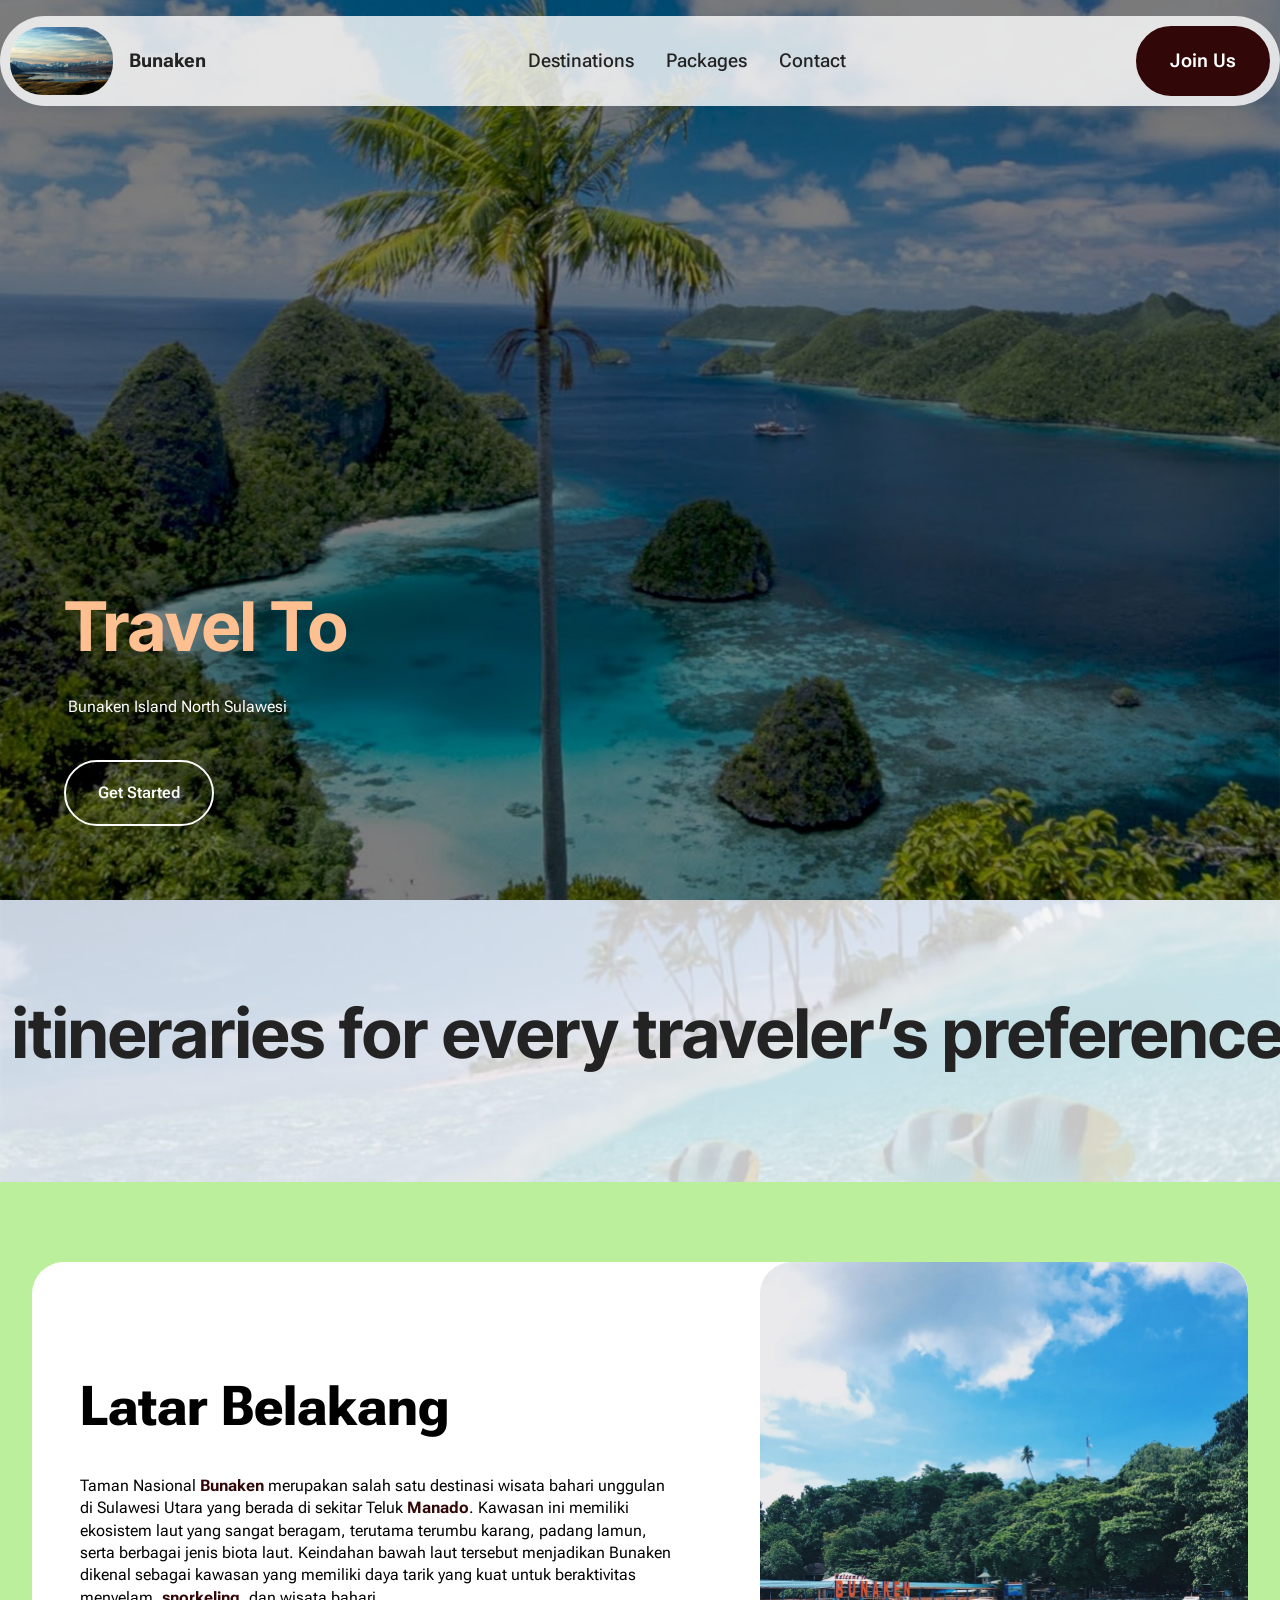
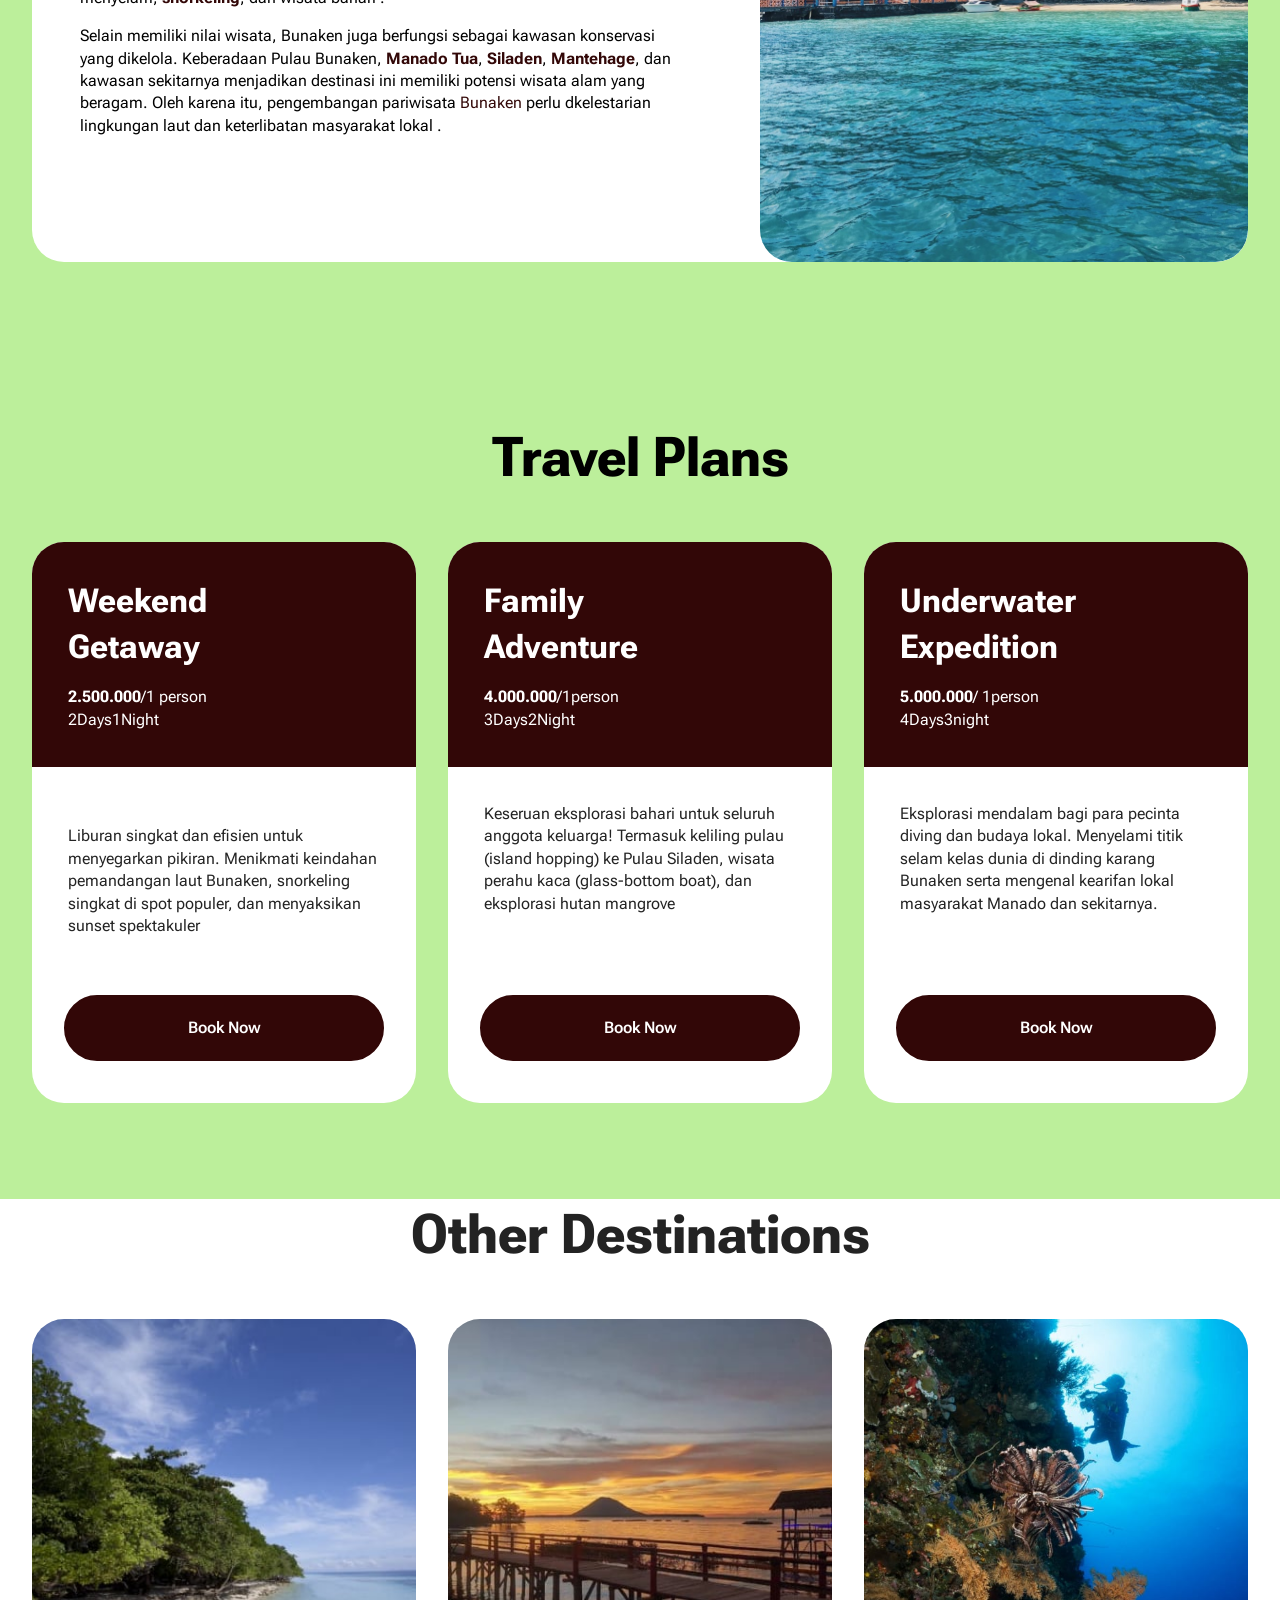
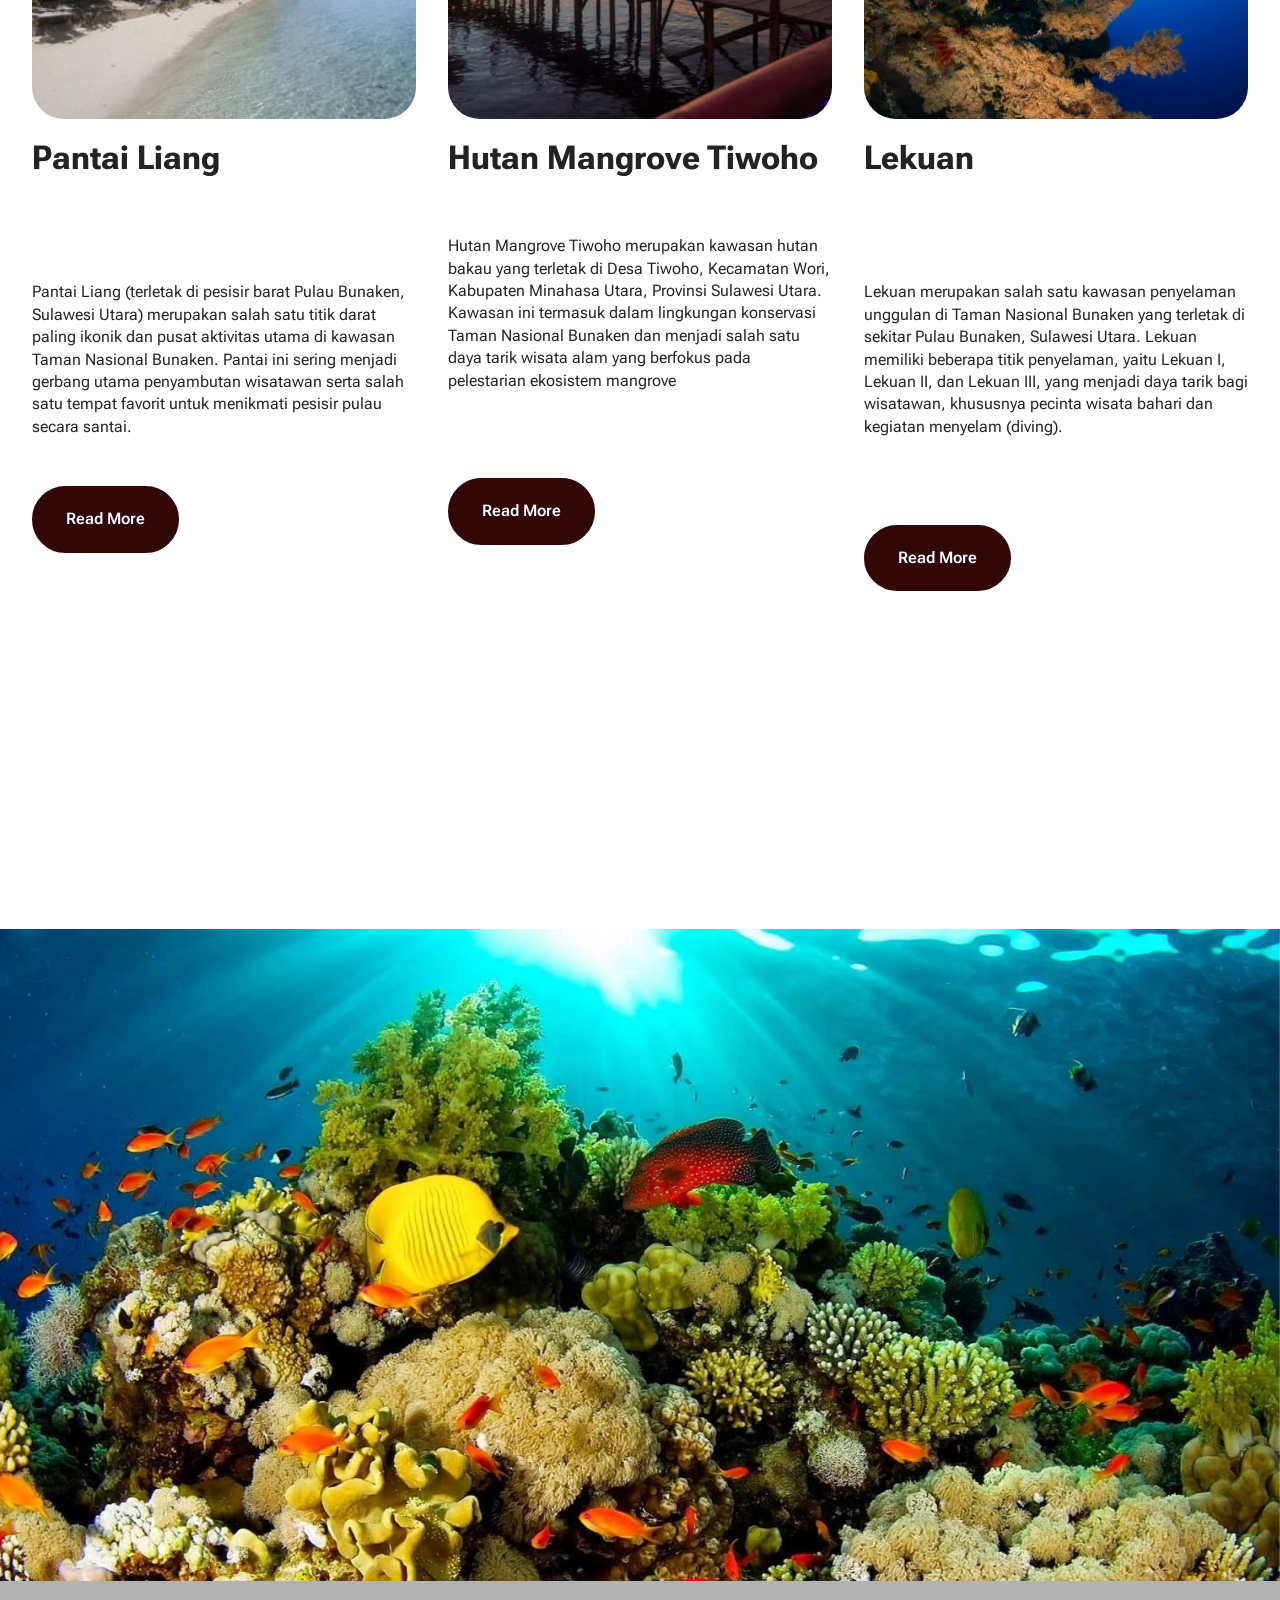
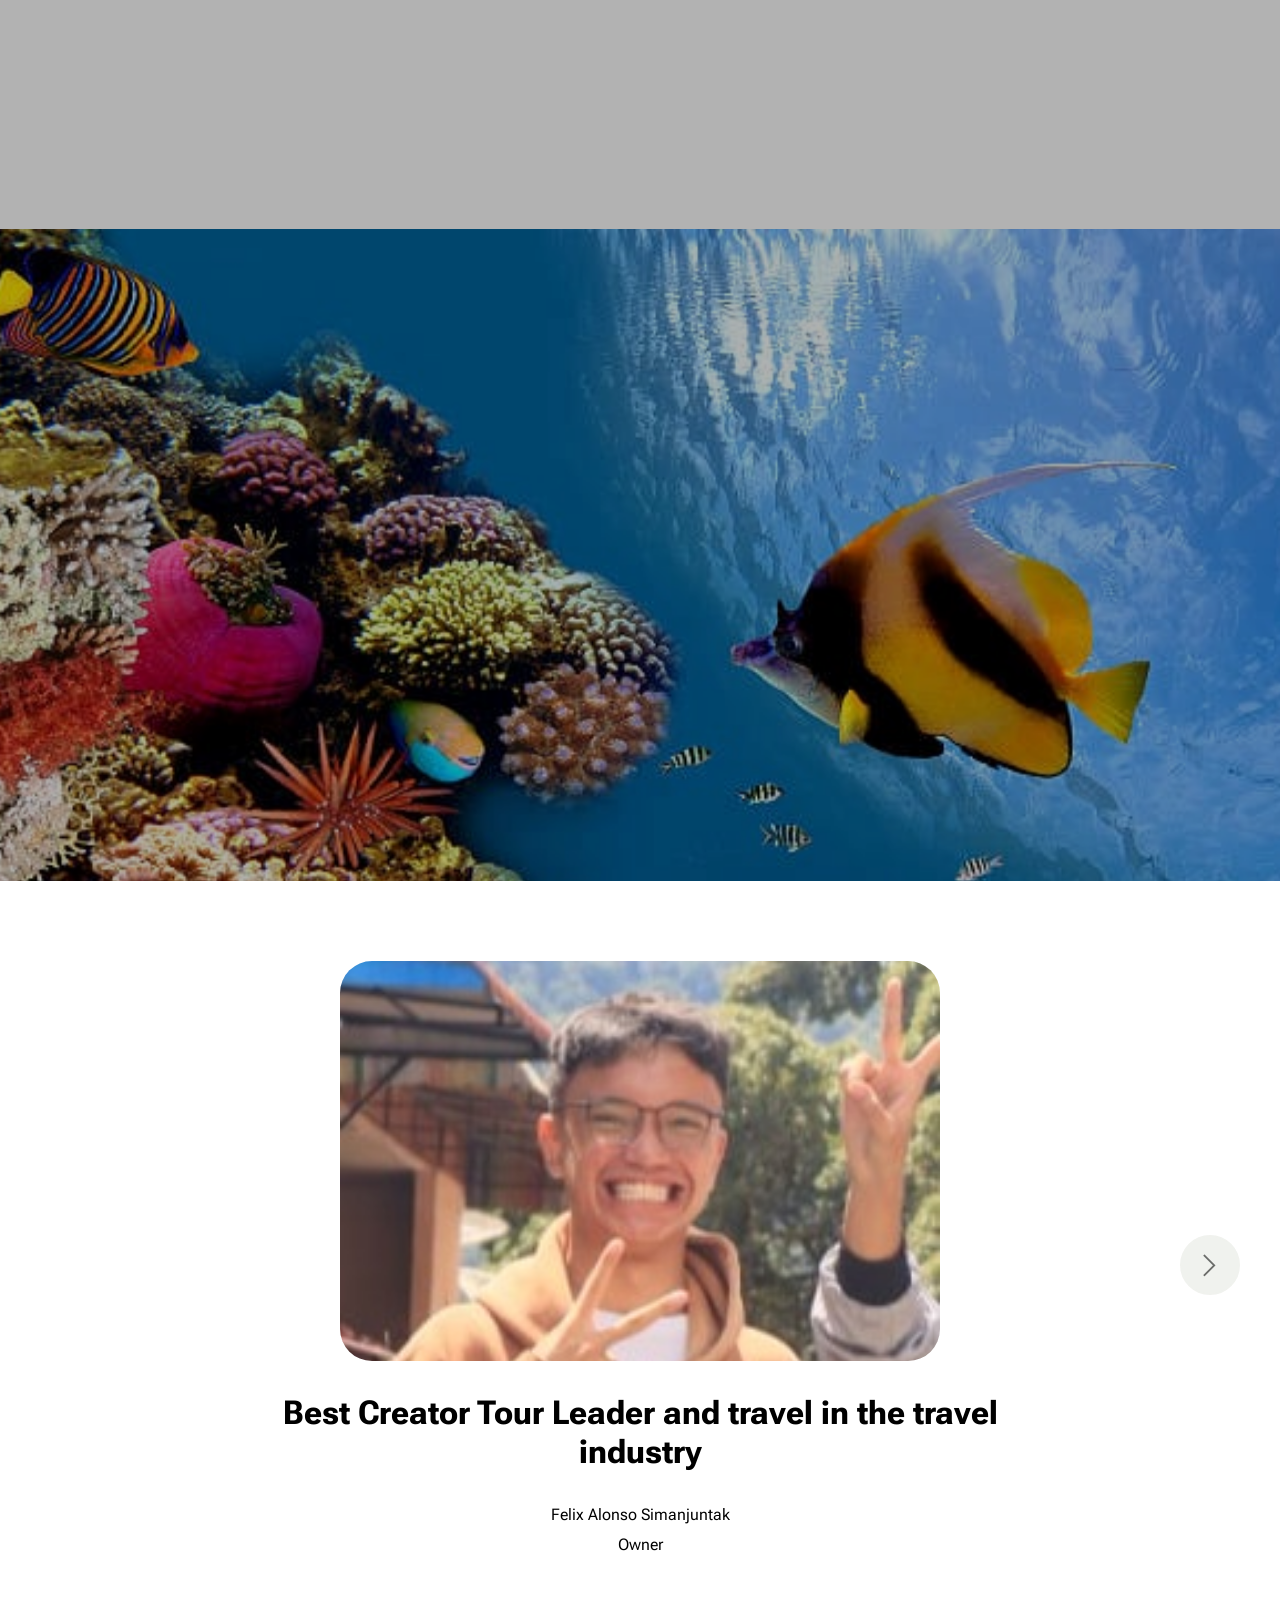
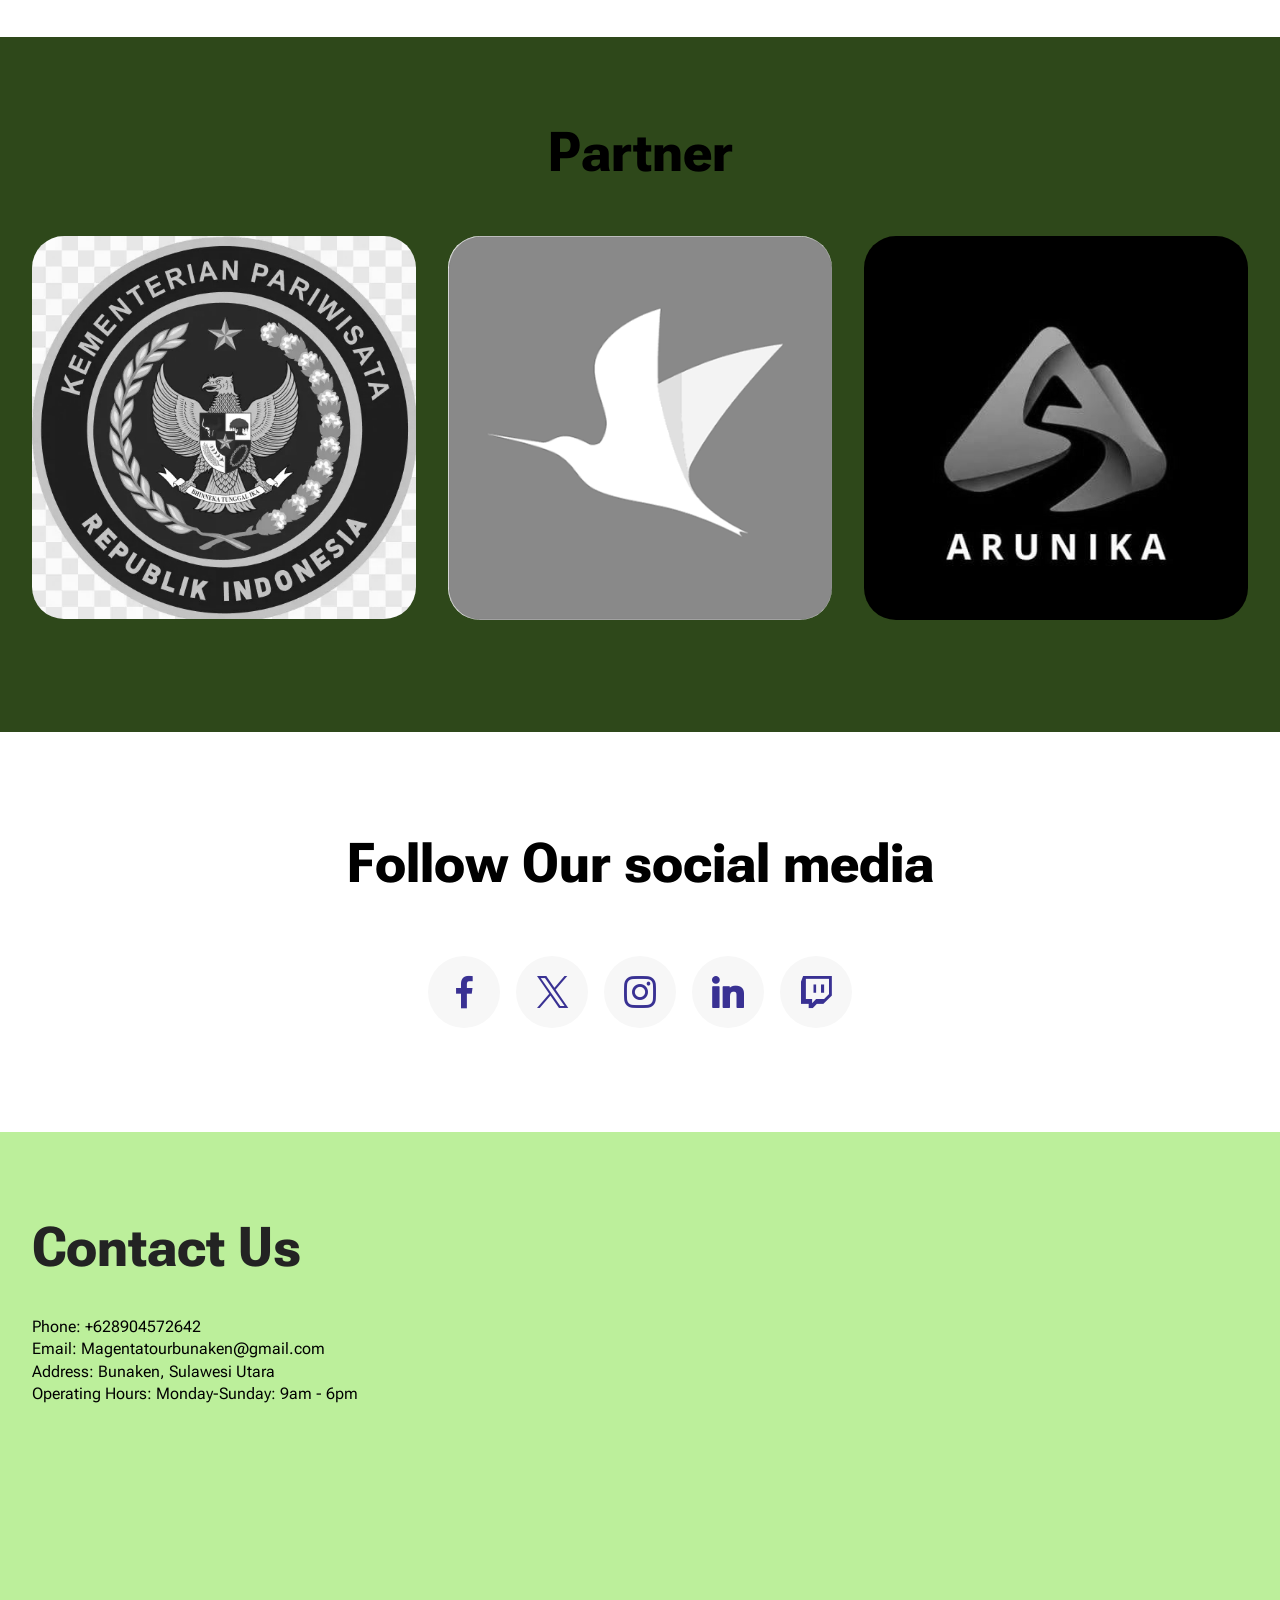
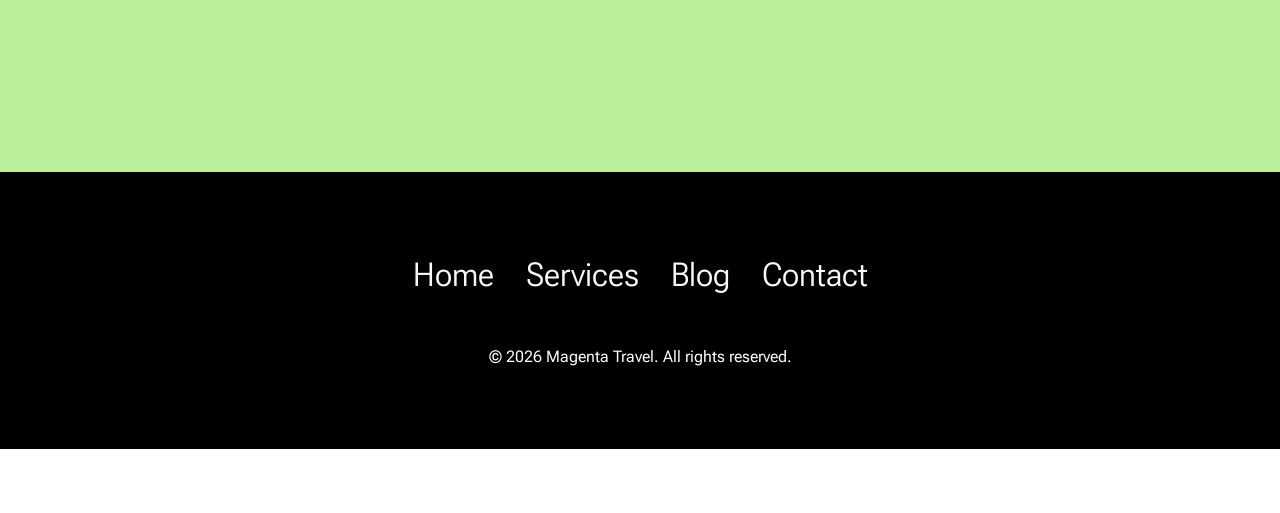
==== commit d05dda52: "Update index.html 1" ====
--- a/index.html
+++ b/index.html
@@ -29,6 +29,14 @@
   
 </head>
 <body>
+
+
+	<script async src="https://www.googletagmanager.com/gtm.js?id=GTM-P5WBVQWH"></script>
+<script>
+  window.dataLayer = window.dataLayer || [];
+  function gtag(){dataLayer.push(arguments);}
+  gtag('js', new Date());
+</script>
   
   <section data-bs-version="5.1" class="menu menu2 cid-vwAIilwwLY" once="menu" id="menu-5-vwAIilwwLY">
 	
@@ -475,4 +483,4 @@
   
   <input name="animation" type="hidden">
   </body>
-</html>+</html>
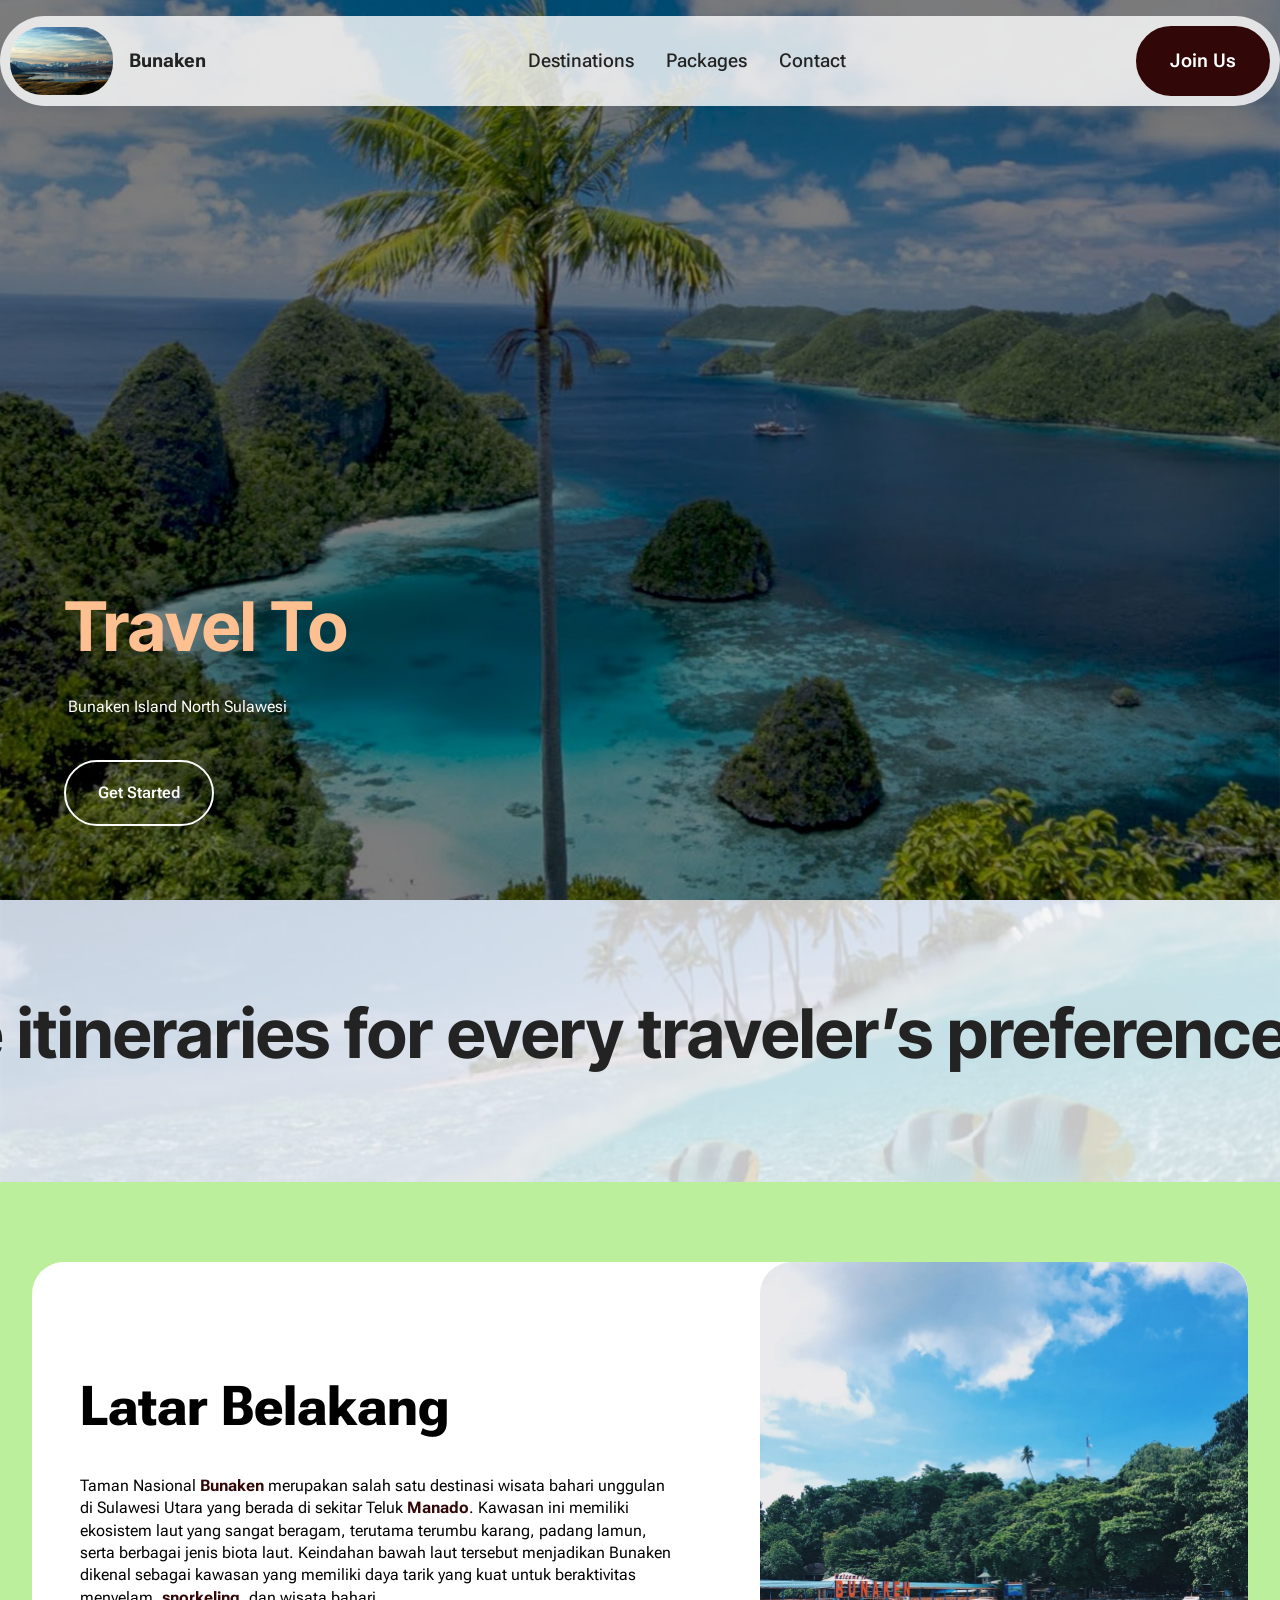
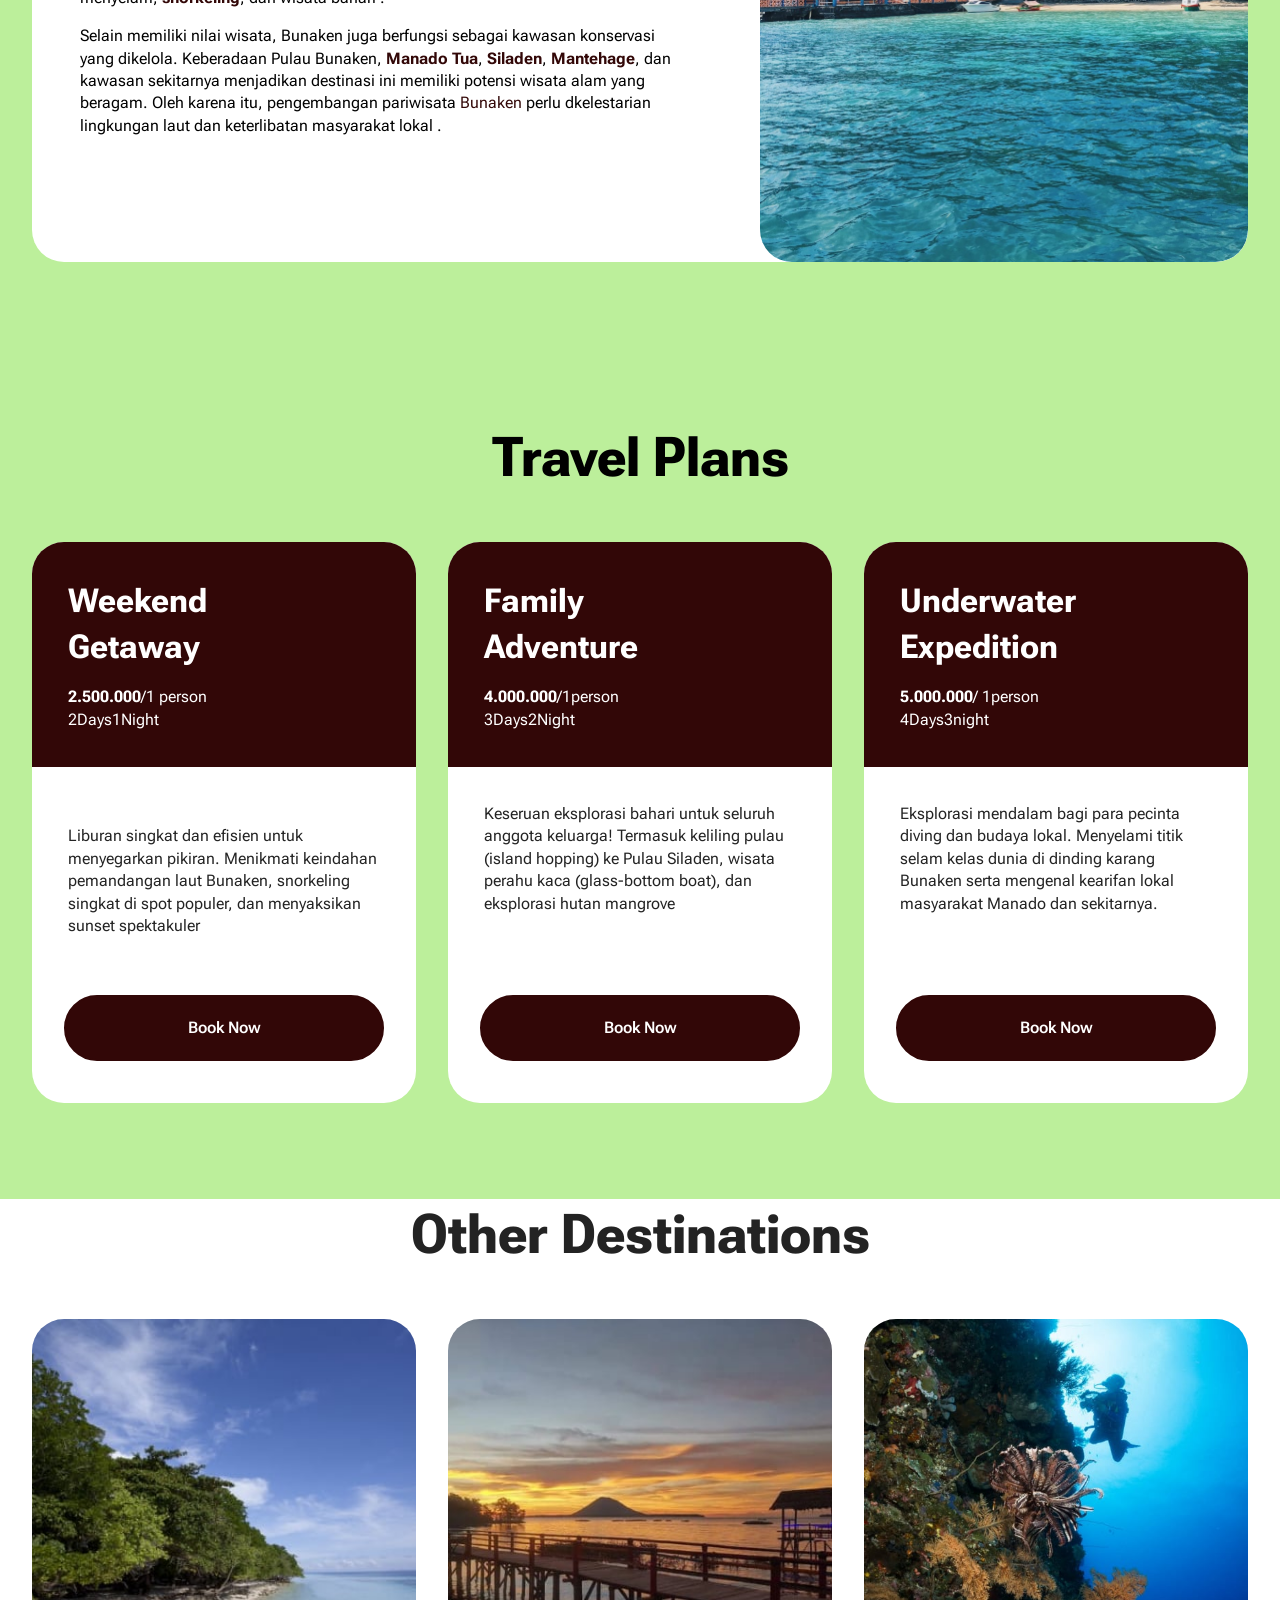
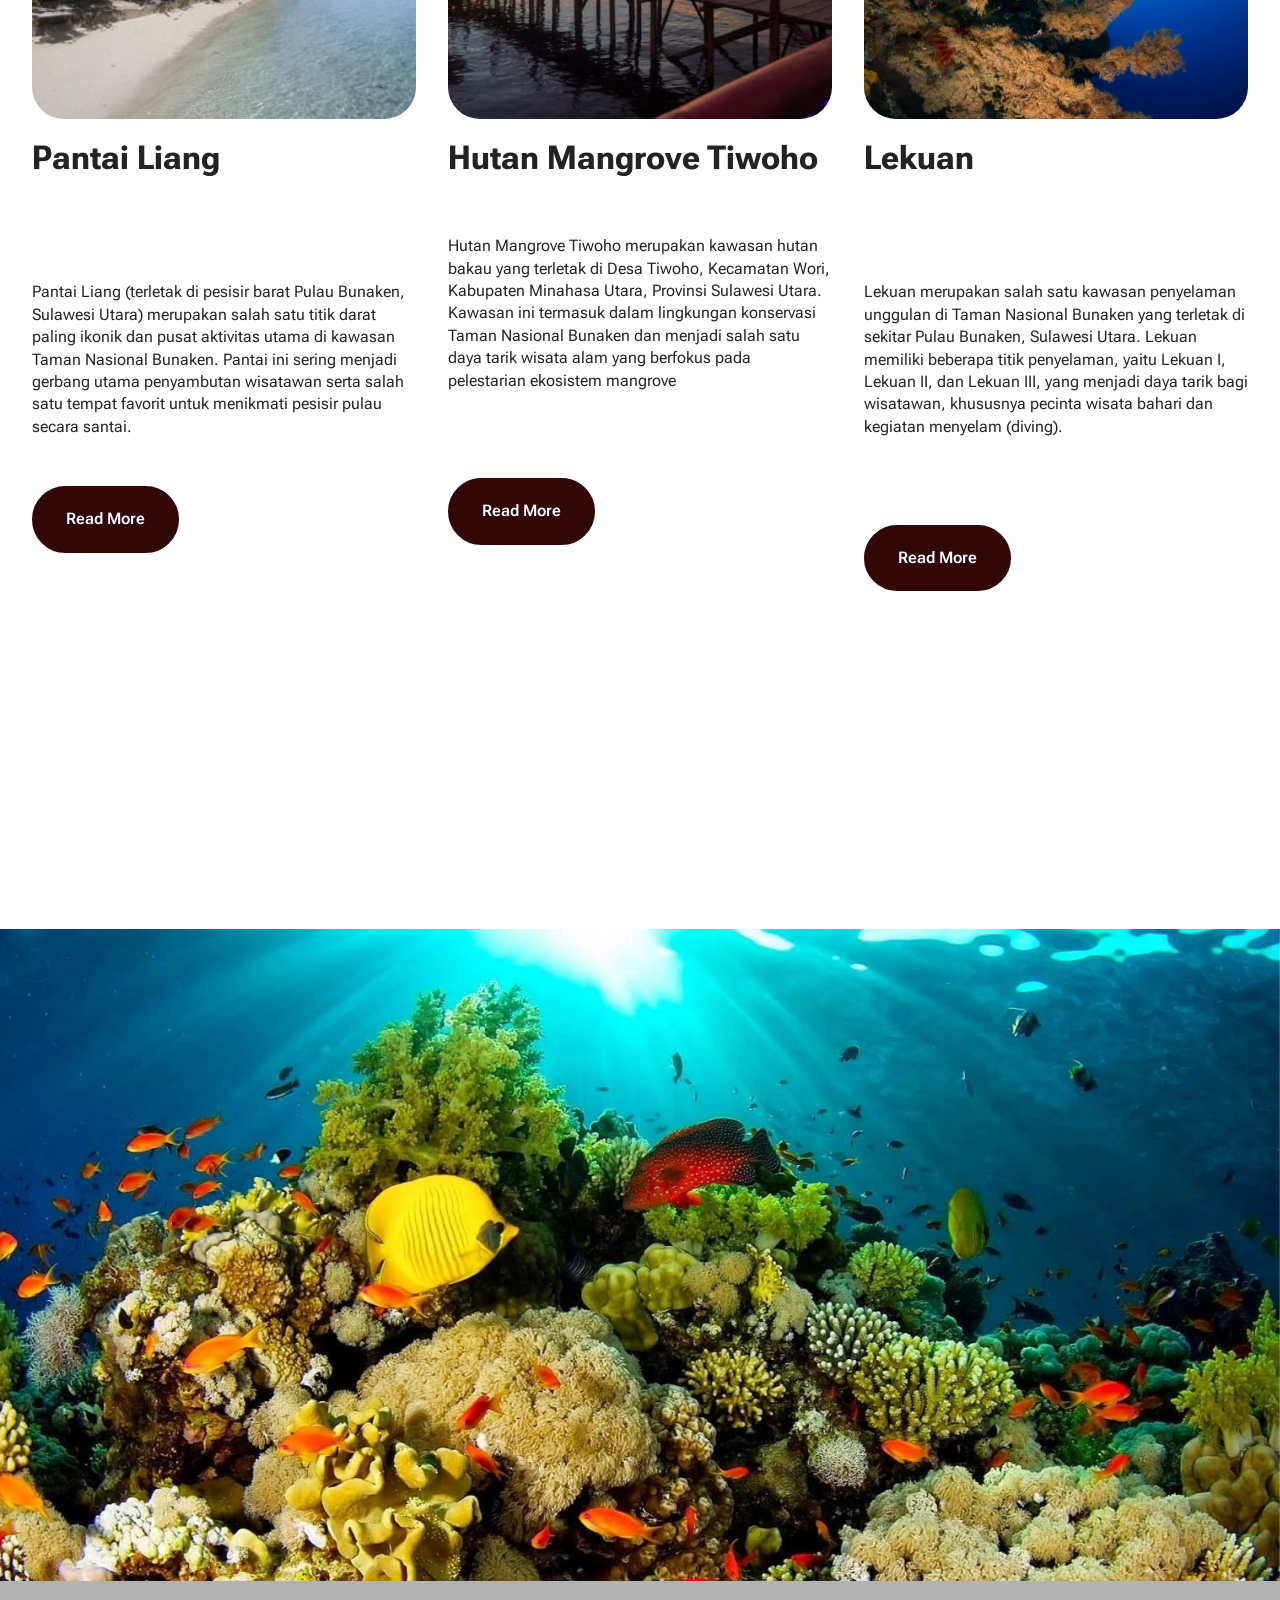
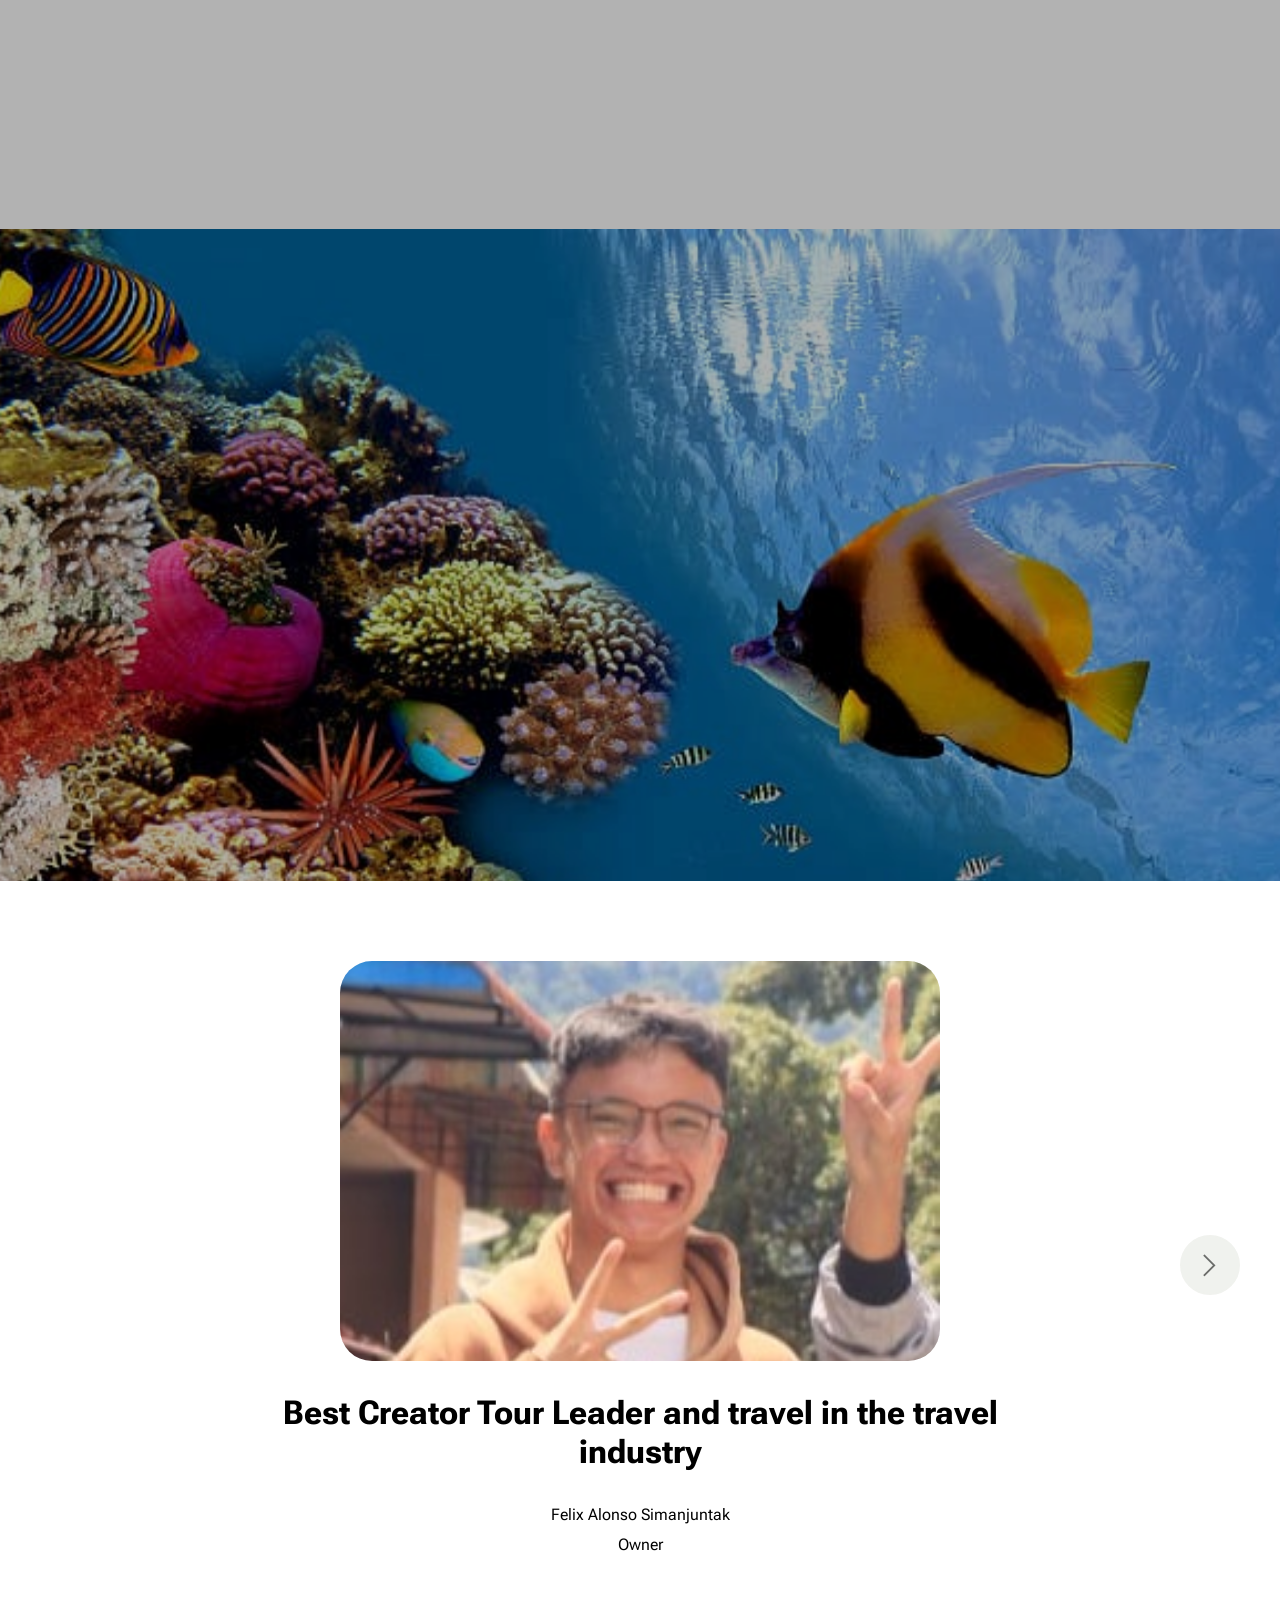
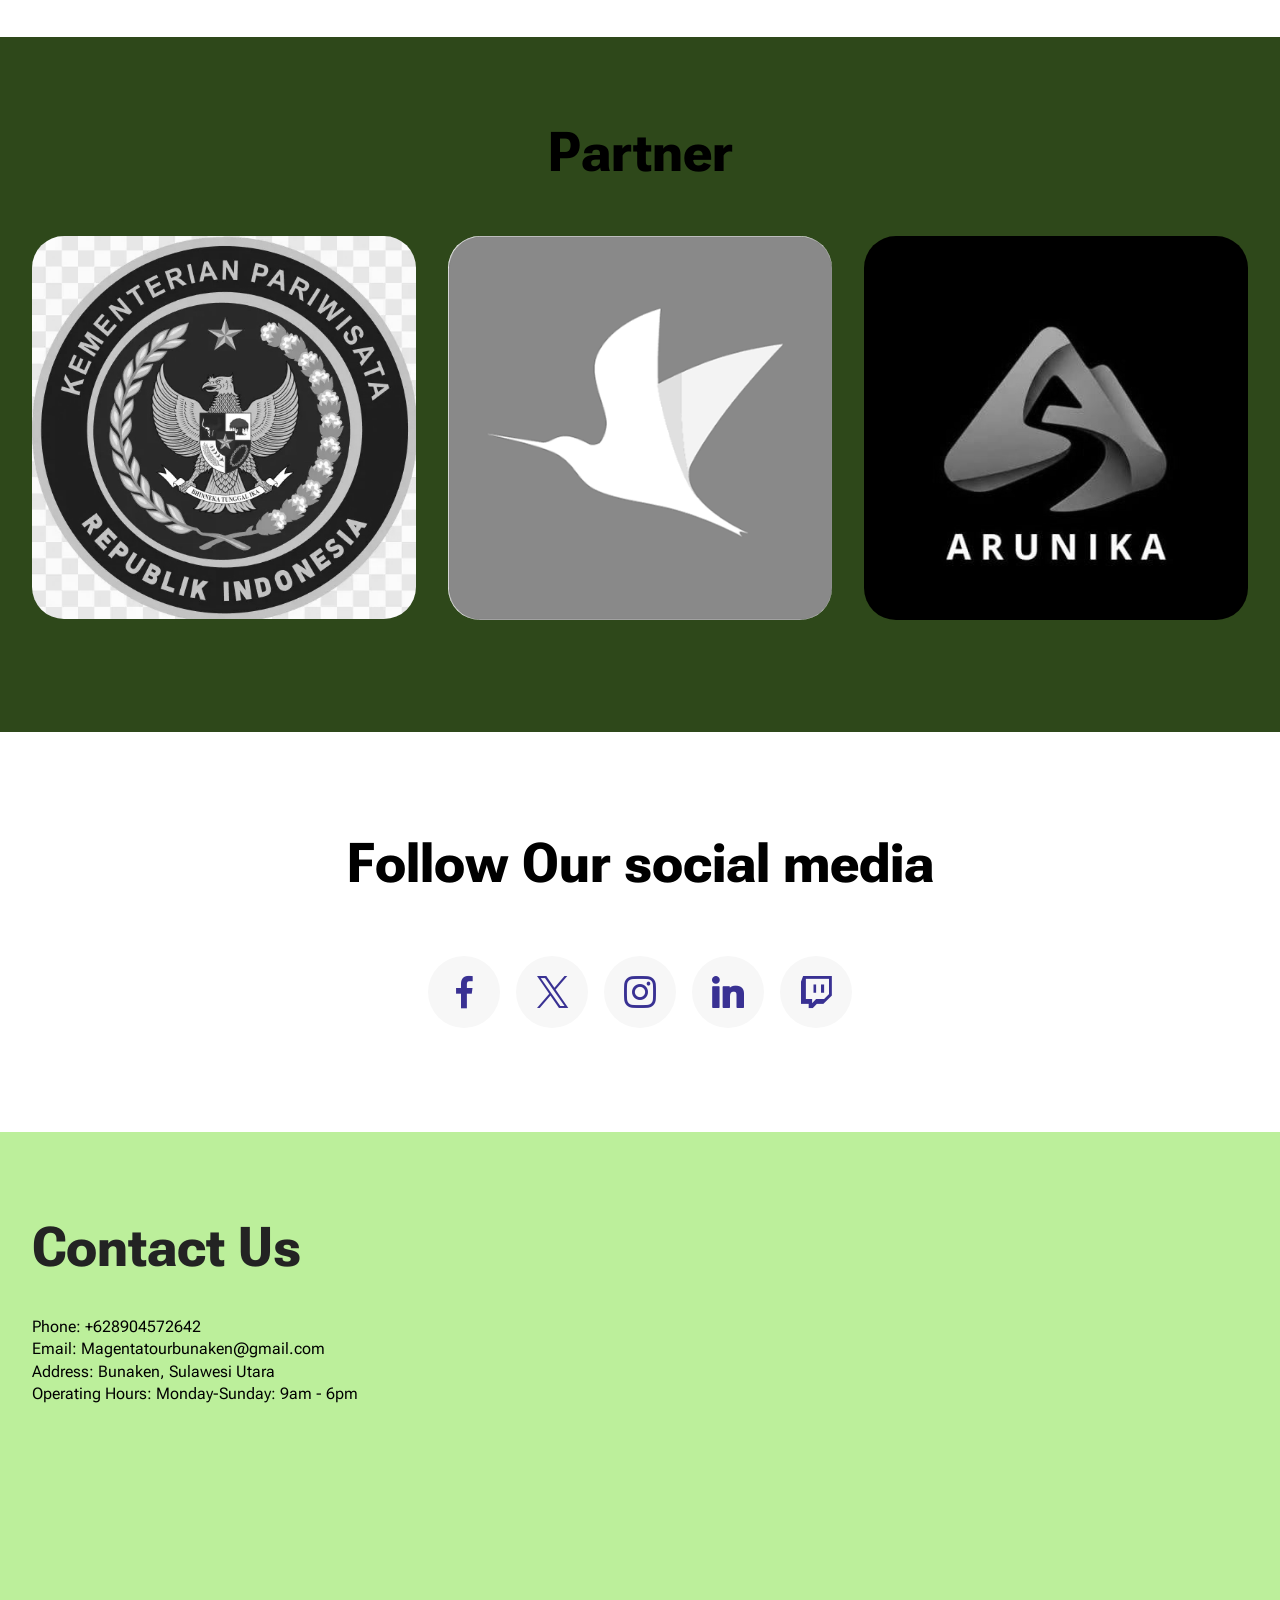
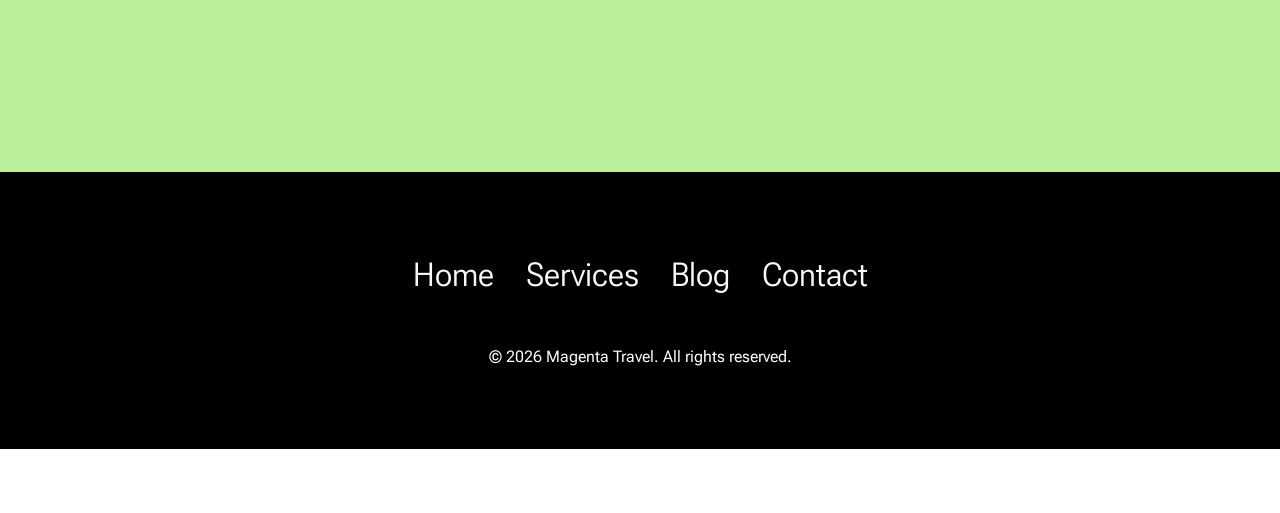
==== commit 27eaa548: "Update index.html" ====
--- a/index.html
+++ b/index.html
@@ -30,8 +30,7 @@
 </head>
 <body>
 
-
-	<script async src="https://www.googletagmanager.com/gtm.js?id=GTM-P5WBVQWH"></script>
+<script async src="https://www.googletagmanager.com/gtm.js?id=G-J2ZH6P296Y"></script>
 <script>
   window.dataLayer = window.dataLayer || [];
   function gtag(){dataLayer.push(arguments);}
